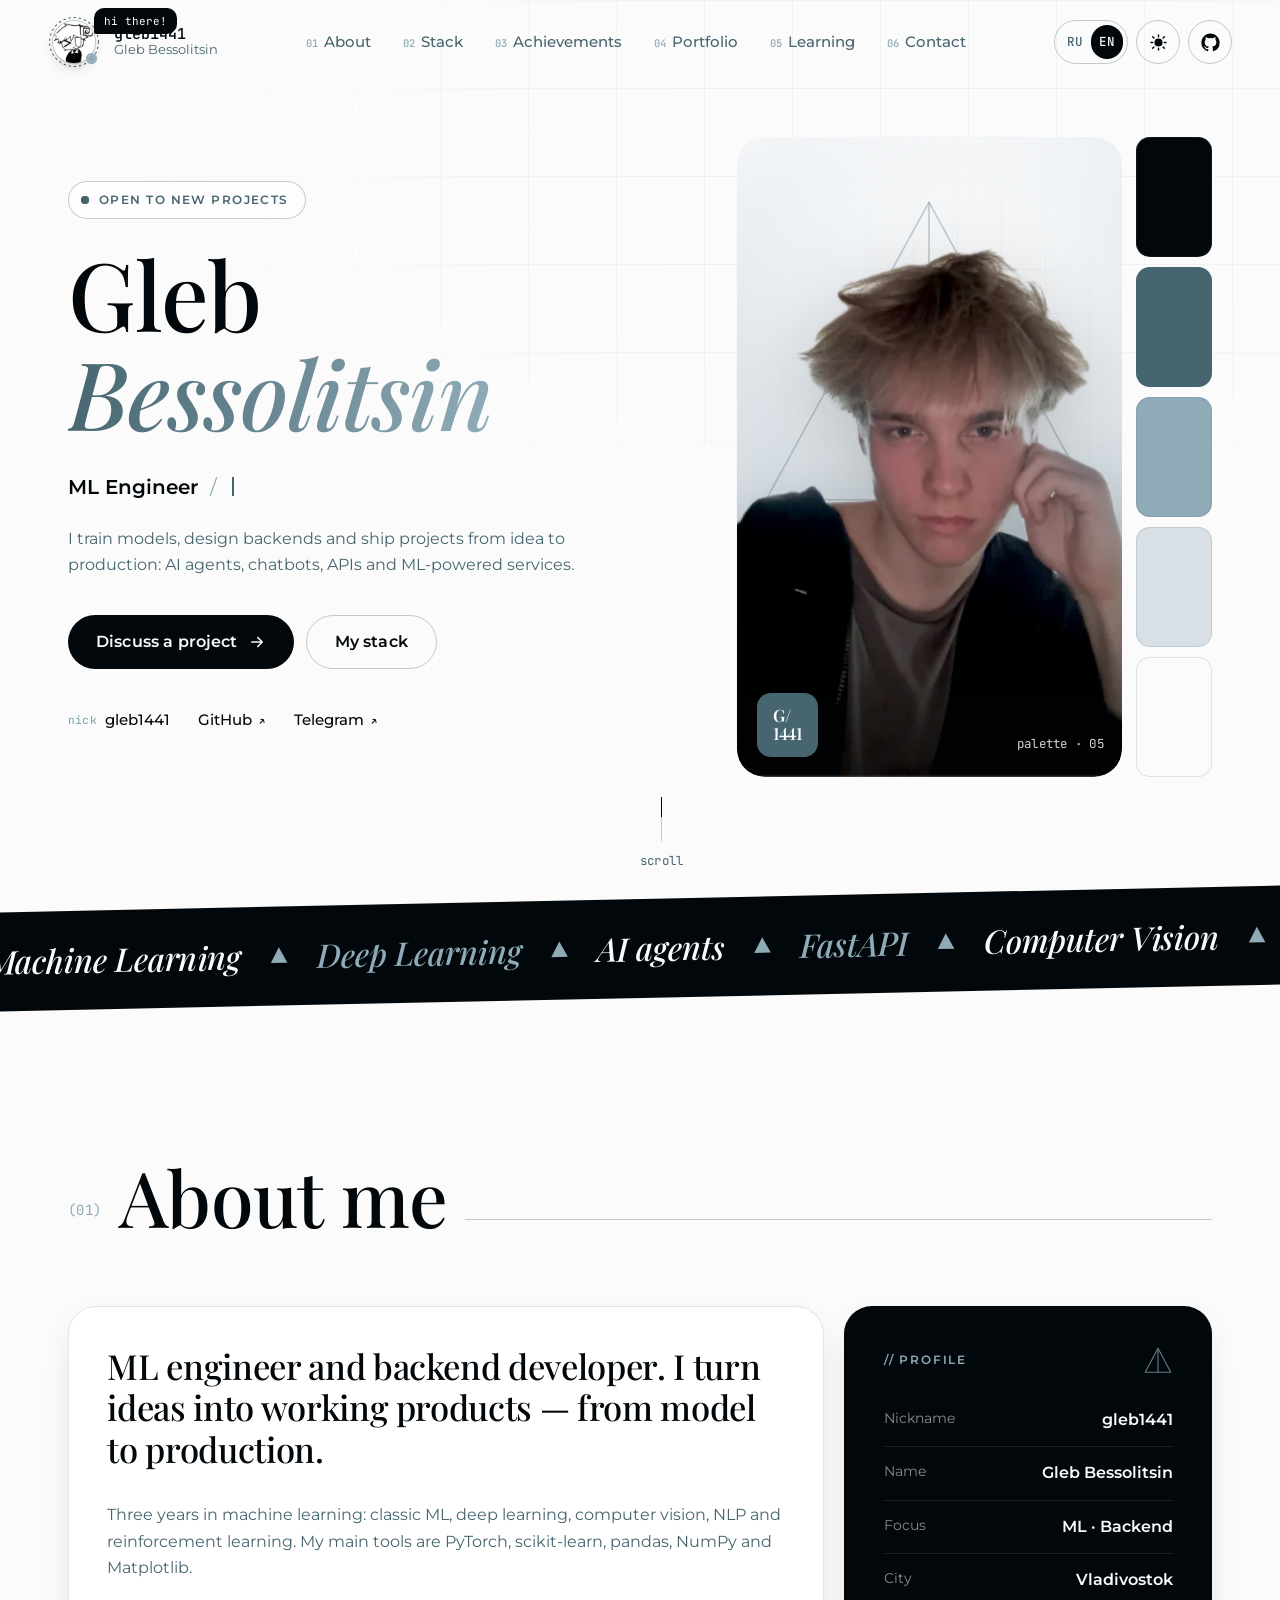
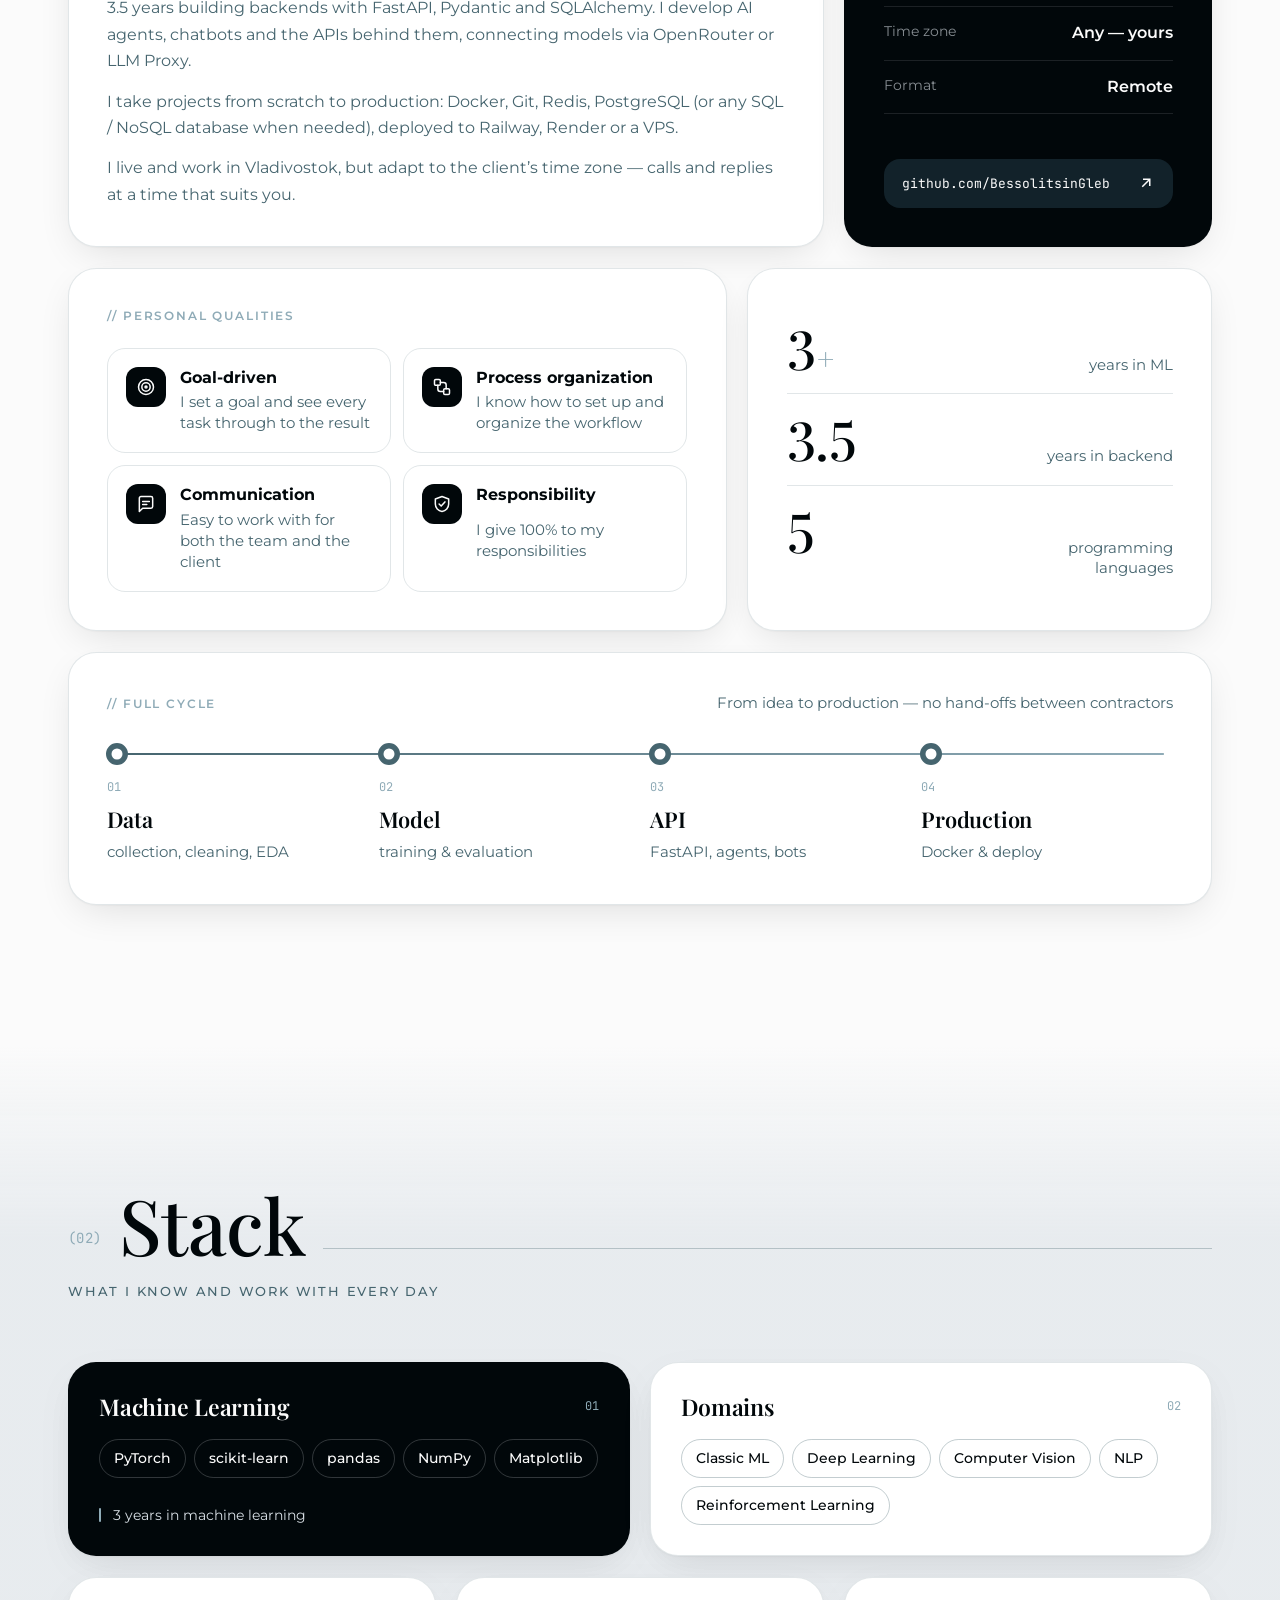
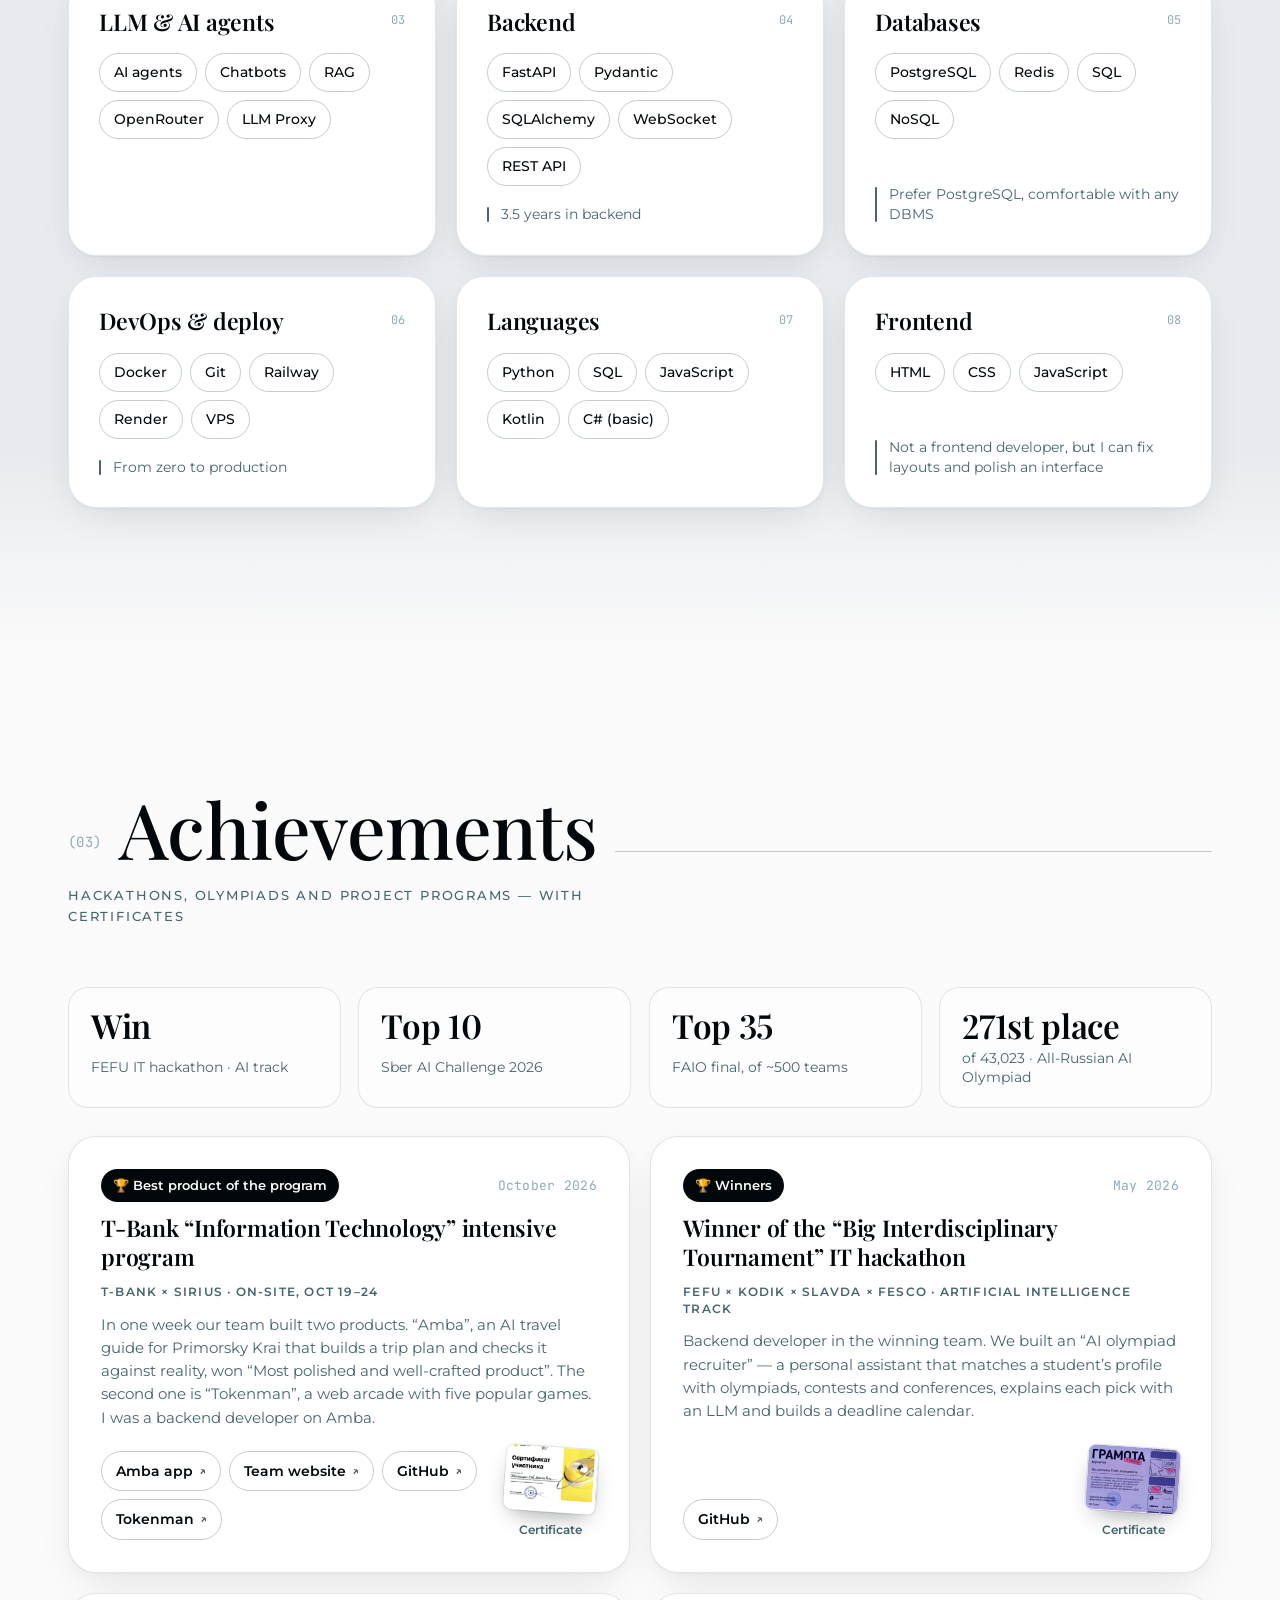
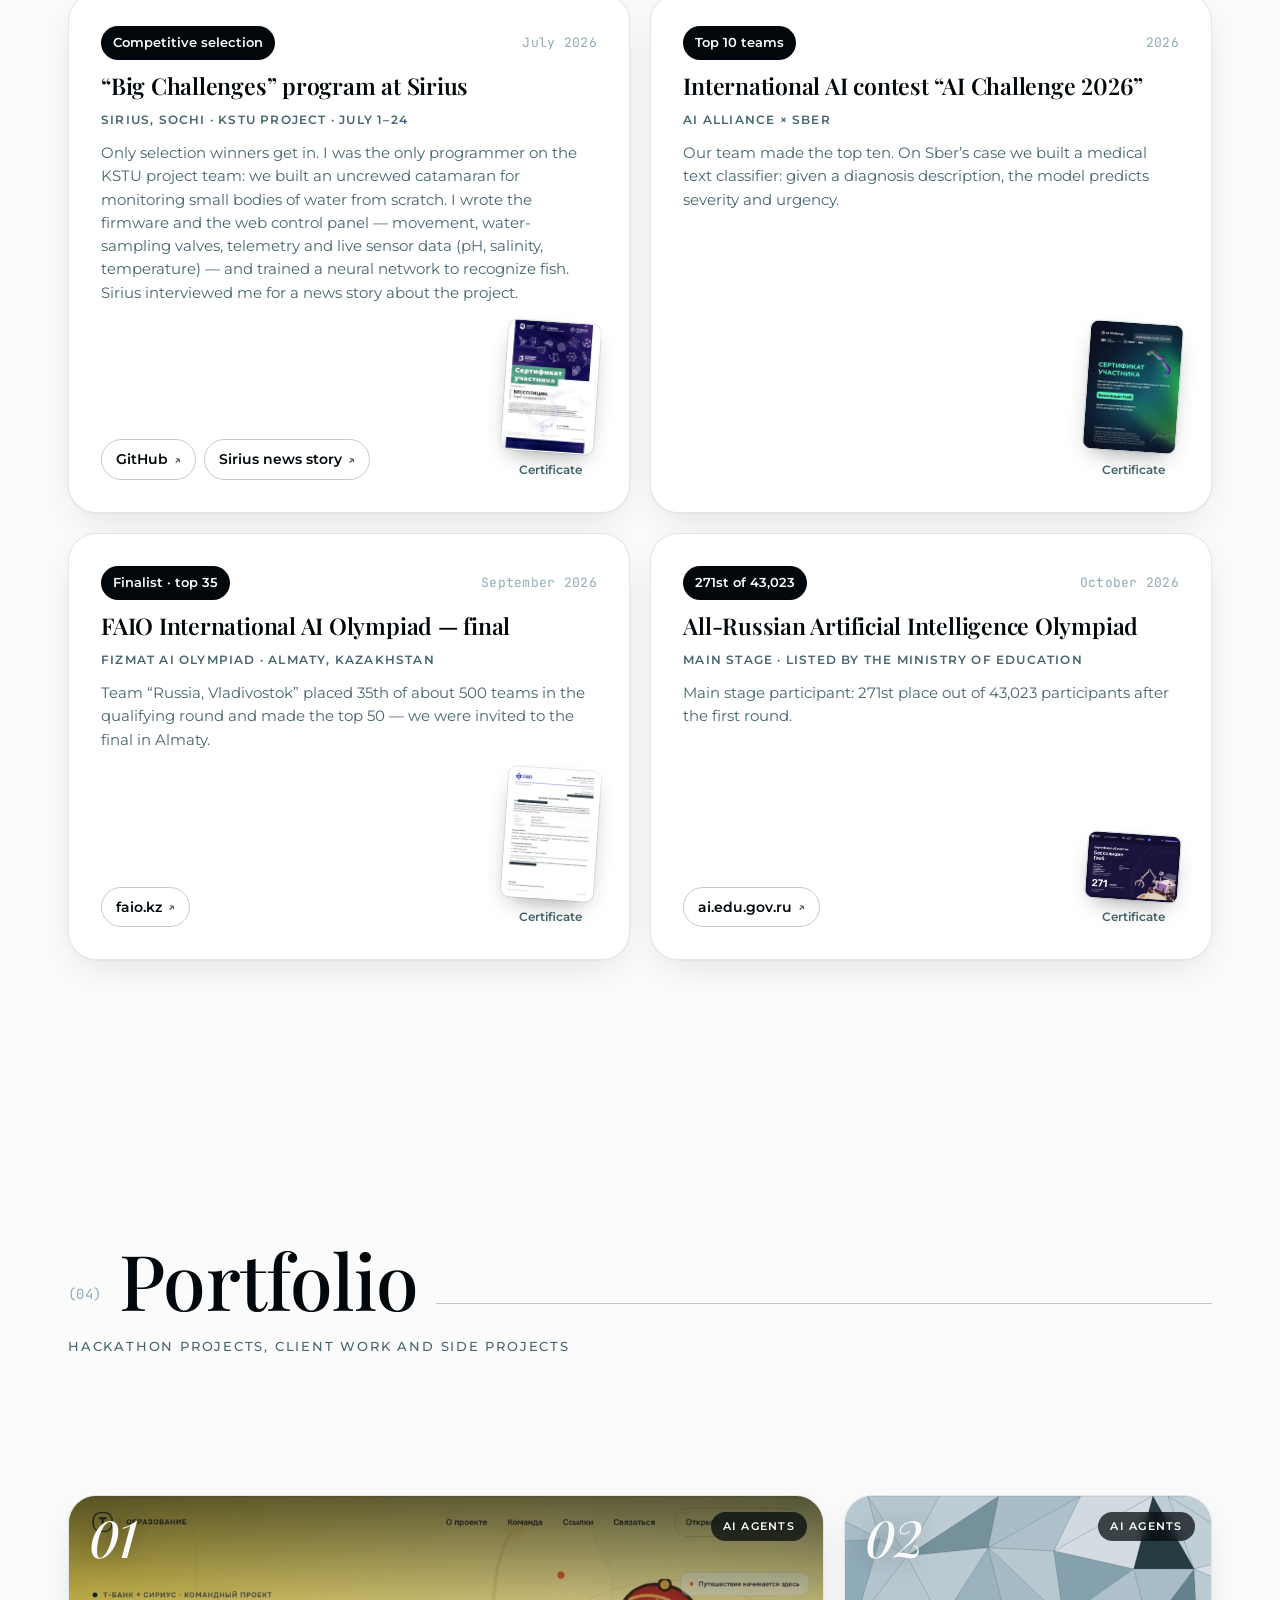
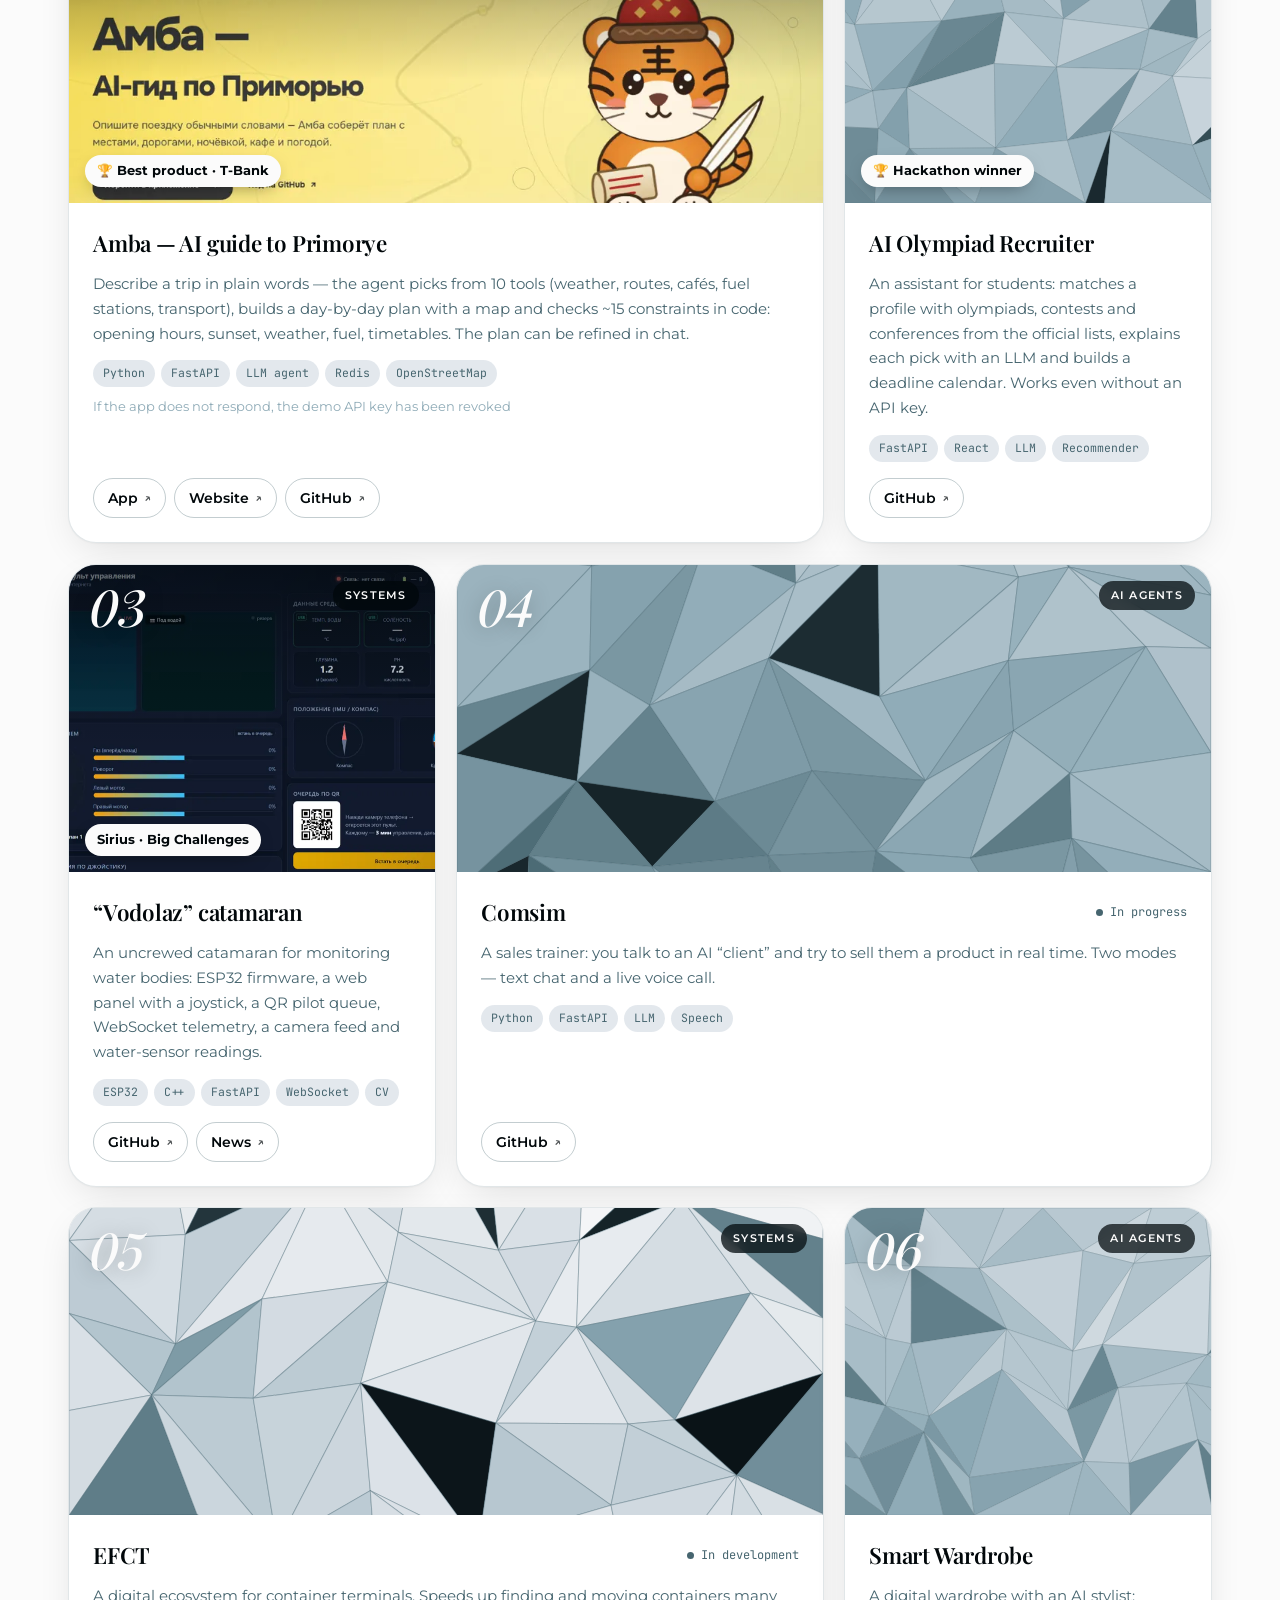
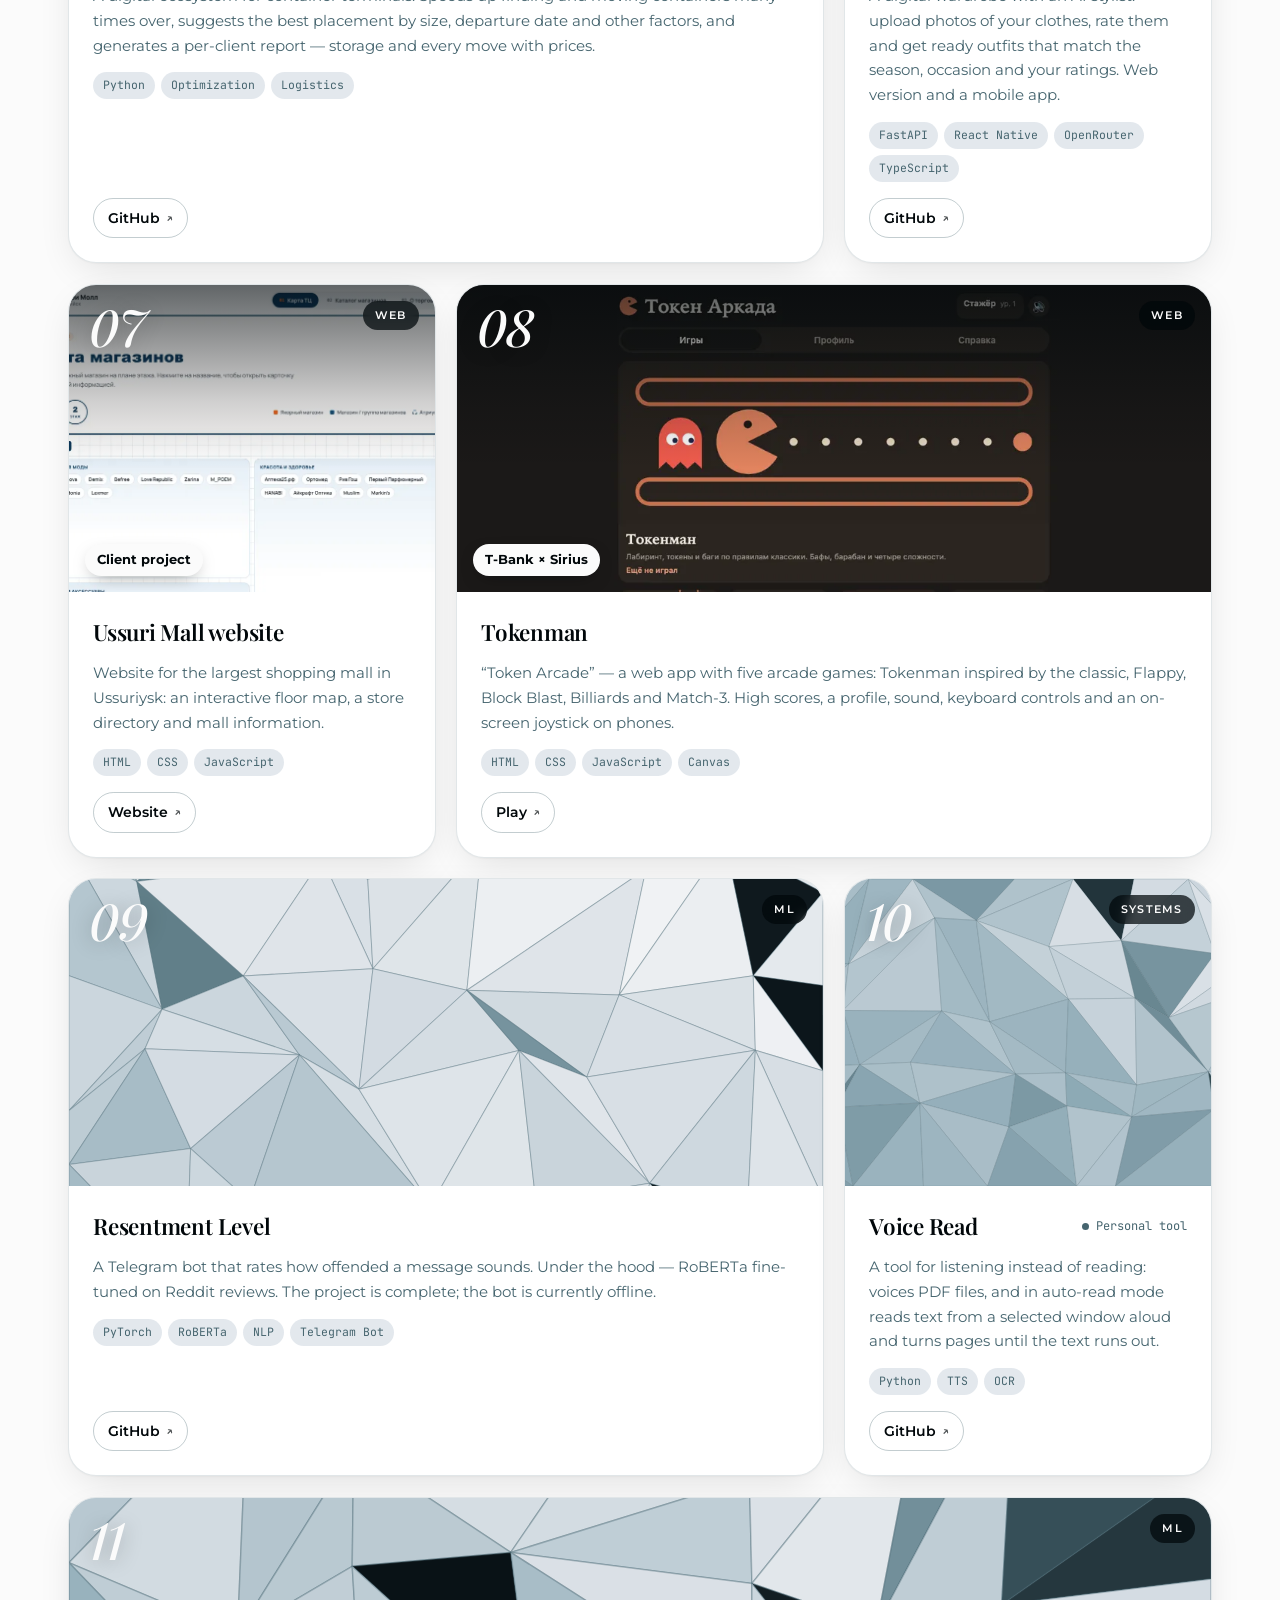
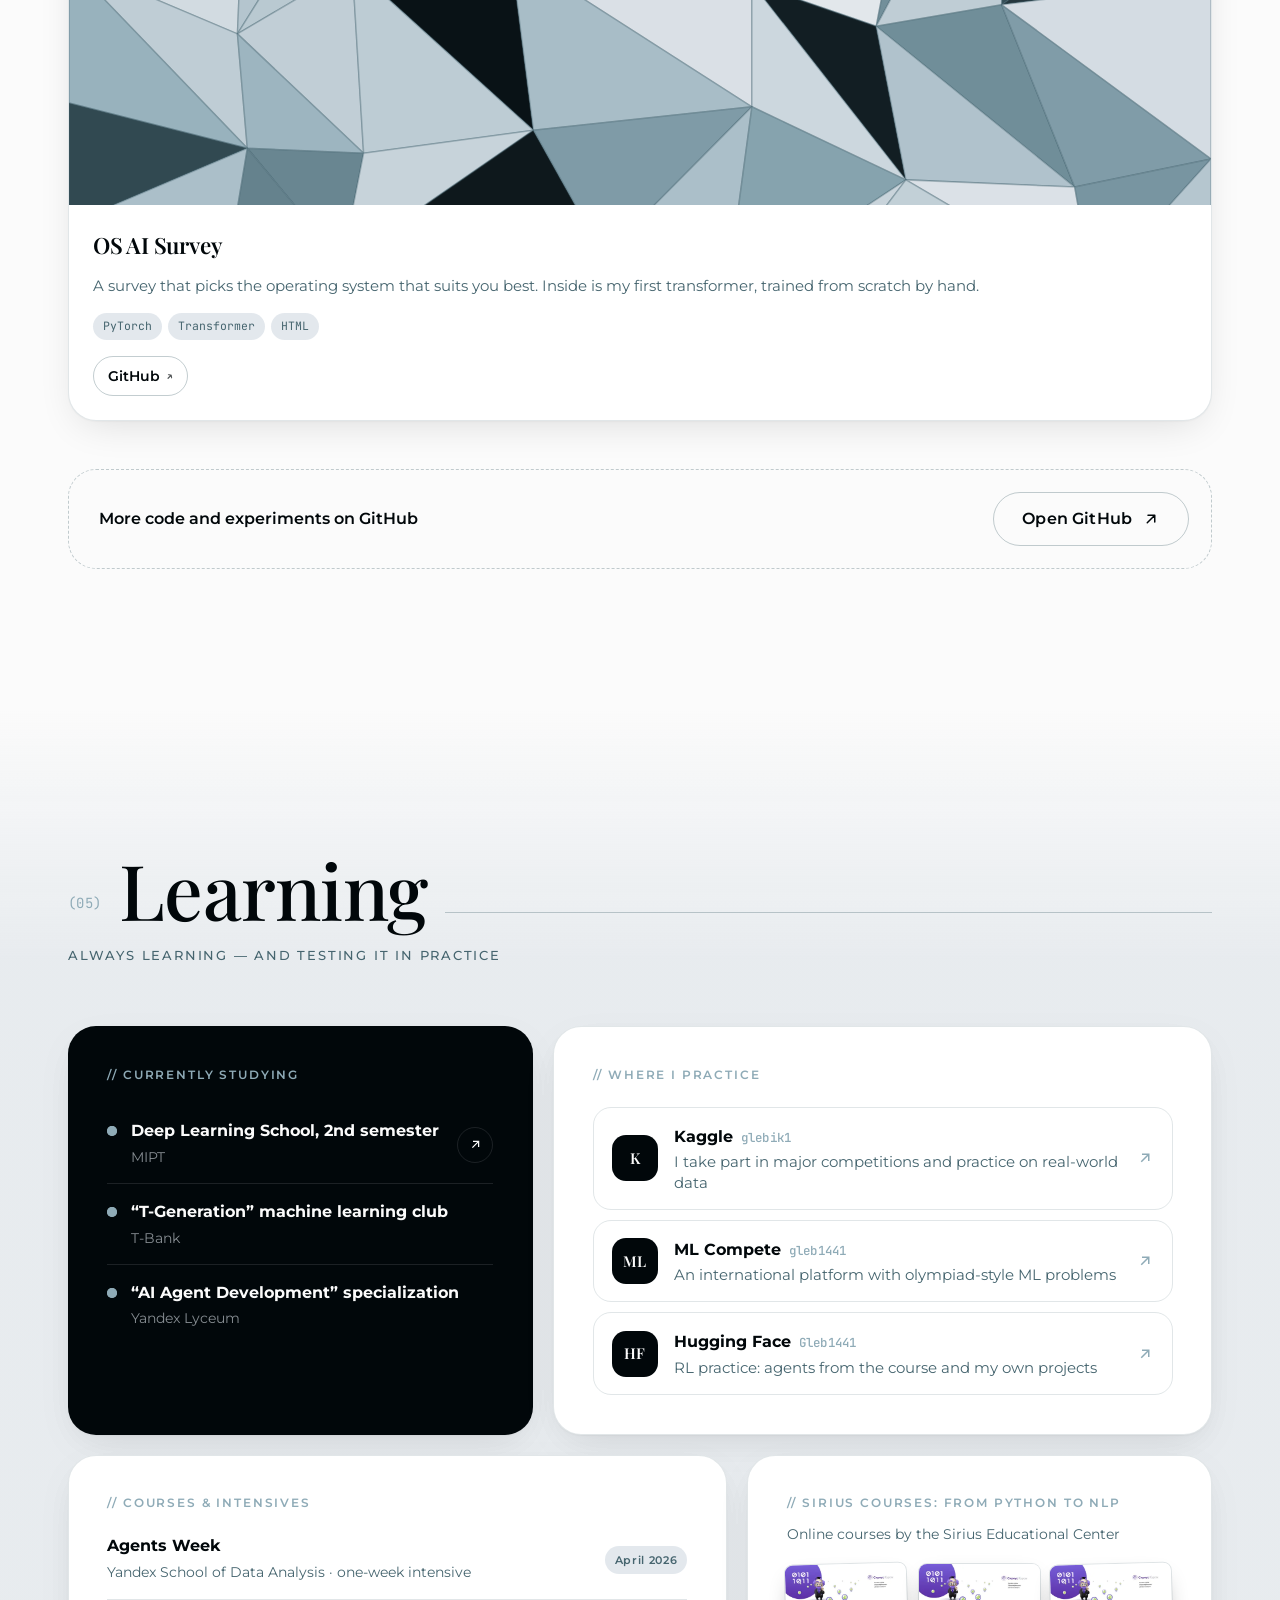
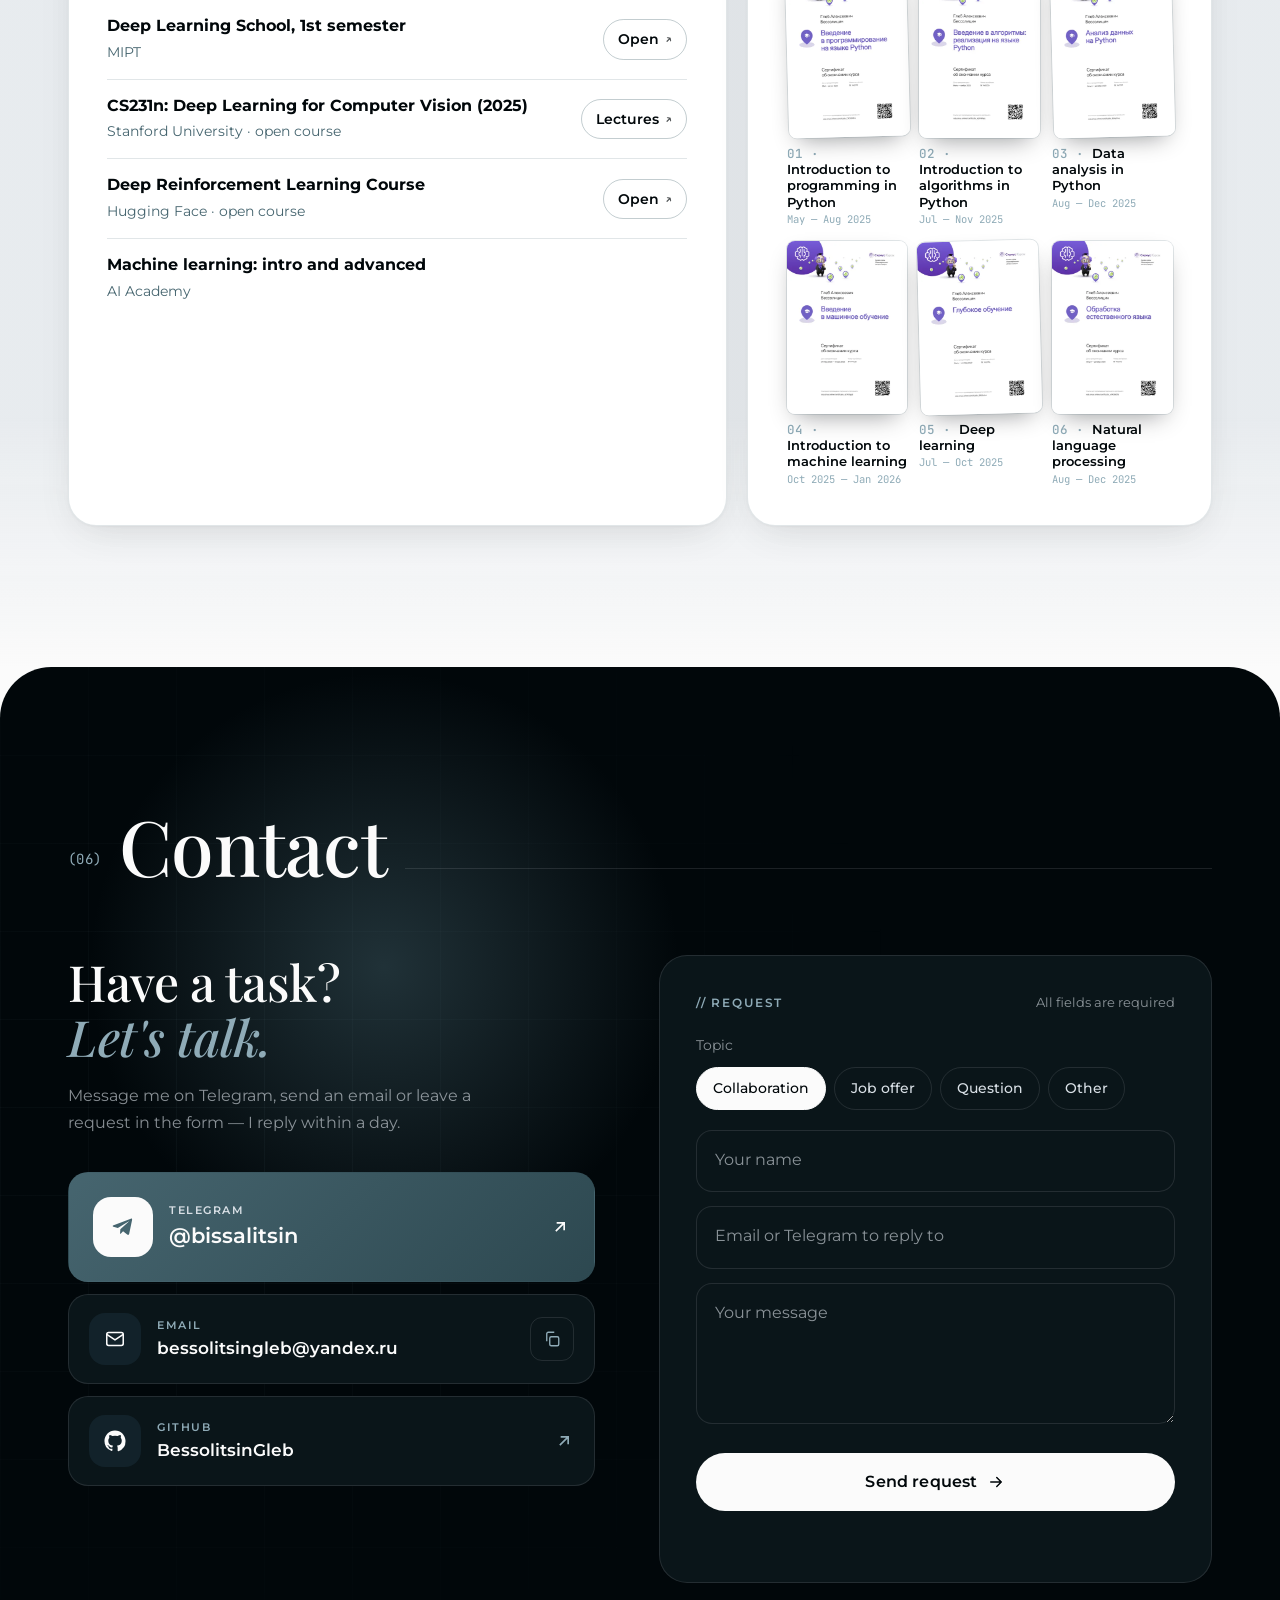
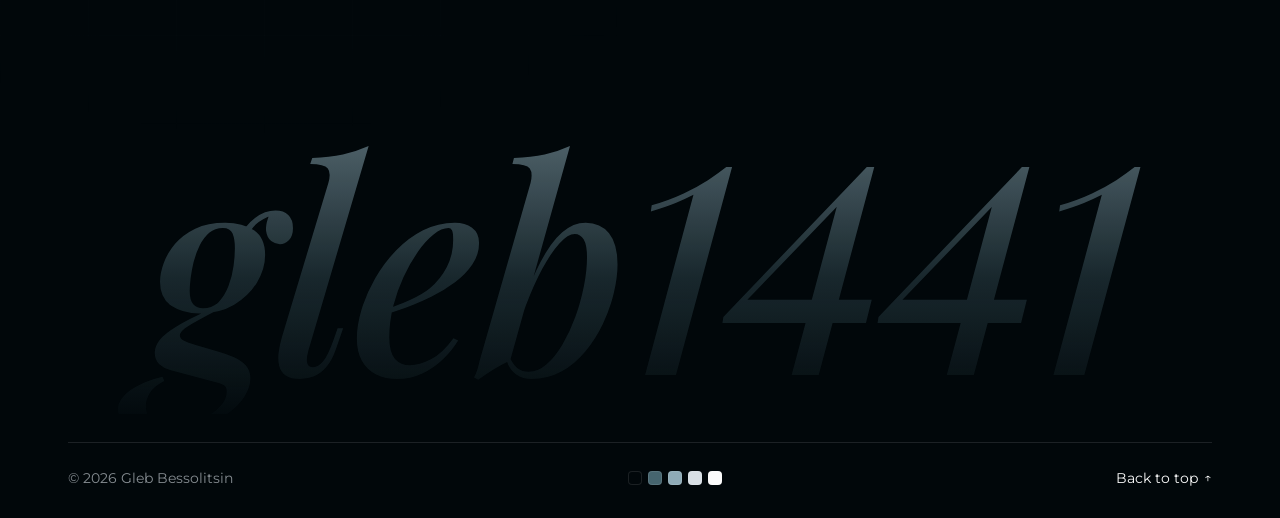
==== index.html @ 003b35a2 "Фото на первом экране вместо фасада из треугольников Фон вырезан (Apple Vision), цвет подогнан под п" ====
<!doctype html>
<html lang="ru" data-theme="light">
<head>
  <meta charset="utf-8">
  <meta name="viewport" content="width=device-width, initial-scale=1, viewport-fit=cover">
  <title>Бессолицин Глеб — ML-инженер · gleb1441</title>
  <meta name="description" content="Бессолицин Глеб (gleb1441) — ML-инженер и бэкенд-разработчик: нейросети, ИИ-агенты, чат-боты, FastAPI. Портфолио, стек и контакты.">
  <meta name="author" content="Бессолицин Глеб">
  <meta name="theme-color" content="#FBFBFB">
  <meta name="color-scheme" content="light dark">

  <link rel="canonical" href="https://bessolitsingleb.github.io/gleb1441/">
  <!-- превью ссылки в Telegram и соцсетях -->
  <meta property="og:type" content="website">
  <meta property="og:site_name" content="gleb1441">
  <meta property="og:locale" content="ru_RU">
  <meta property="og:locale:alternate" content="en_US">
  <meta property="og:url" content="https://bessolitsingleb.github.io/gleb1441/">
  <meta property="og:title" content="Бессолицин Глеб — ML-инженер · gleb1441">
  <meta property="og:description" content="ML-инженер и бэкенд-разработчик: нейросети, ИИ-агенты, чат-боты, FastAPI. Портфолио, достижения и контакты.">
  <meta property="og:image" content="https://bessolitsingleb.github.io/gleb1441/assets/img/og.jpg?v=2">
  <meta property="og:image:width" content="1200">
  <meta property="og:image:height" content="630">
  <meta property="og:image:alt" content="gleb1441 — Бессолицин Глеб, ML-инженер">
  <meta name="twitter:card" content="summary_large_image">
  <meta name="twitter:image" content="https://bessolitsingleb.github.io/gleb1441/assets/img/og.jpg?v=2">

  <link rel="icon" type="image/png" href="assets/img/favicon.png">
  <link rel="apple-touch-icon" href="assets/img/apple-touch-icon.png">

  <link rel="preload" as="image" href="assets/img/portrait.webp" imagesrcset="assets/img/portrait-620.webp 582w, assets/img/portrait.webp 985w" imagesizes="(max-width: 767px) 92vw, (max-width: 1099px) 70vw, 560px">
  <link rel="preconnect" href="https://fonts.googleapis.com">
  <link rel="preconnect" href="https://fonts.gstatic.com" crossorigin>
  <link href="https://fonts.googleapis.com/css2?family=JetBrains+Mono:wght@400;500&family=Montserrat:ital,wght@0,400..700;1,400..500&family=Playfair+Display:ital,wght@0,400..800;1,400..700&display=swap" rel="stylesheet">

  <!-- тема и язык выставляются до отрисовки, чтобы не было «мигания» -->
  <script>
    (function () {
      var d = document.documentElement, t, l;
      try { t = localStorage.getItem('gleb1441:theme'); l = localStorage.getItem('gleb1441:lang'); } catch (e) {}
      if (t !== 'light' && t !== 'dark') t = window.matchMedia('(prefers-color-scheme: dark)').matches ? 'dark' : 'light';
      if (l !== 'ru' && l !== 'en') l = /^ru|^be|^uk|^kk/i.test(navigator.language || 'ru') ? 'ru' : 'en';
      d.setAttribute('data-theme', t);
      d.lang = l;
      d.classList.add('js');
      // открыт внутри Telegram (Mini App или встроенный браузер)
      if (window.TelegramWebviewProxy || /tgWebApp/.test(location.hash)) {
        d.classList.add('in-telegram');
        var s = document.createElement('script');
        s.src = 'https://telegram.org/js/telegram-web-app.js';
        s.async = true;
        document.head.appendChild(s);
      }
    })();
  </script>
  <!-- ?v=… — версия файлов: увеличьте число после правок, чтобы браузеры сразу подхватили изменения -->
  <link rel="stylesheet" href="assets/css/style.css?v=9">
</head>
<body>

  <!-- Прелоадер -->
  <div class="preloader" id="preloader" aria-hidden="true">
    <div class="preloader__inner">
      <svg class="preloader__mark" viewBox="0 0 100 100">
        <path d="M50 8 L92 84 L8 84 Z" />
        <path d="M50 8 L50 84 M29 46 L71 46" />
      </svg>
      <span class="preloader__nick">gleb1441</span>
    </div>
  </div>

  <div class="progress" id="progress"></div>

  <!-- Шапка -->
  <header class="header" id="header">
    <div class="header__inner">
      <a href="#top" class="brand" data-i18n-attr="aria-label:aria.top" aria-label="gleb1441 — наверх">
        <span class="avatar">
          <svg class="avatar__ring" viewBox="0 0 100 100" aria-hidden="true"><circle cx="50" cy="50" r="47" /></svg>
          <span class="avatar__img"><img src="assets/img/avatar.webp" width="512" height="512" alt="gleb1441"></span>
          <span class="avatar__dot" aria-hidden="true"></span>
          <span class="avatar__bubble" aria-hidden="true" data-i18n="avatar.hi">привет!</span>
        </span>
        <span class="brand__text">
          <span class="brand__nick">gleb1441</span>
          <span class="brand__name" data-text="name">Бессолицин Глеб</span>
        </span>
      </a>

      <nav class="nav" id="nav" data-i18n-attr="aria-label:aria.nav" aria-label="Основная навигация">
        <a href="#about" class="nav__link"><span class="nav__num">01</span><span data-i18n="nav.about">Обо мне</span></a>
        <a href="#stack" class="nav__link"><span class="nav__num">02</span><span data-i18n="nav.stack">Стек</span></a>
        <a href="#achievements" class="nav__link"><span class="nav__num">03</span><span data-i18n="nav.achievements">Достижения</span></a>
        <a href="#portfolio" class="nav__link"><span class="nav__num">04</span><span data-i18n="nav.portfolio">Портфолио</span></a>
        <a href="#learning" class="nav__link"><span class="nav__num">05</span><span data-i18n="nav.learning">Обучение</span></a>
        <a href="#contact" class="nav__link"><span class="nav__num">06</span><span data-i18n="nav.contact">Связаться</span></a>
        <div class="nav__extra">
          <a href="https://github.com/BessolitsinGleb" target="_blank" rel="noopener" data-link="github" class="link-arrow">GitHub</a>
          <a href="#" target="_blank" rel="noopener" data-link="telegram" data-bind="telegram" class="link-arrow">Telegram</a>
        </div>
      </nav>

      <div class="header__actions">
        <button class="lang-btn" type="button" id="langBtn" data-i18n-attr="aria-label:aria.lang" aria-label="Сменить язык">
          <span data-l="ru">RU</span><span data-l="en">EN</span>
        </button>
        <button class="icon-btn theme-btn" type="button" id="themeBtn" data-i18n-attr="aria-label:aria.theme" aria-label="Сменить тему">
          <svg class="theme-btn__sun" viewBox="0 0 24 24" aria-hidden="true"><circle cx="12" cy="12" r="4.2"/><path d="M12 2.5v2.2M12 19.3v2.2M4.6 4.6l1.6 1.6M17.8 17.8l1.6 1.6M2.5 12h2.2M19.3 12h2.2M4.6 19.4l1.6-1.6M17.8 6.2l1.6-1.6"/></svg>
          <svg class="theme-btn__moon" viewBox="0 0 24 24" aria-hidden="true"><path d="M20.5 14.6A8.5 8.5 0 0 1 9.4 3.5a8.5 8.5 0 1 0 11.1 11.1Z"/></svg>
        </button>
        <a class="icon-btn header__gh" href="https://github.com/BessolitsinGleb" target="_blank" rel="noopener" aria-label="GitHub" data-link="github">
          <svg viewBox="0 0 24 24" aria-hidden="true"><path d="M12 .5C5.65.5.5 5.65.5 12a11.5 11.5 0 0 0 7.86 10.92c.58.1.79-.25.79-.56v-2c-3.2.7-3.87-1.37-3.87-1.37-.52-1.33-1.28-1.69-1.28-1.69-1.05-.72.08-.7.08-.7 1.16.08 1.77 1.19 1.77 1.19 1.03 1.77 2.7 1.26 3.36.96.1-.75.4-1.26.73-1.55-2.56-.29-5.25-1.28-5.25-5.68 0-1.26.45-2.28 1.19-3.09-.12-.29-.52-1.46.11-3.05 0 0 .97-.31 3.17 1.18a11 11 0 0 1 5.77 0c2.2-1.49 3.17-1.18 3.17-1.18.63 1.59.23 2.76.11 3.05.74.81 1.19 1.83 1.19 3.09 0 4.41-2.7 5.38-5.26 5.67.41.36.78 1.06.78 2.14v3.17c0 .31.21.67.8.56A11.5 11.5 0 0 0 23.5 12C23.5 5.65 18.35.5 12 .5Z"/></svg>
        </a>
        <a class="btn btn--primary btn--sm magnetic header__cta" href="#contact"><span data-i18n="header.cta">Связаться</span></a>
        <button class="burger" id="burger" type="button" data-i18n-attr="aria-label:aria.menuOpen" aria-label="Открыть меню" aria-expanded="false" aria-controls="nav">
          <span></span><span></span>
        </button>
      </div>
    </div>
  </header>

  <main>
    <!-- ============ HERO ============ -->
    <section class="hero" id="top">
      <div class="container hero__grid">
        <div class="hero__content">
          <p class="eyebrow hero__anim" data-bind="status"><span class="pulse" aria-hidden="true"></span><span data-text="status">Открыт для новых проектов</span></p>

          <h1 class="hero__title">
            <span class="line"><span data-text="nameLine1">Бессолицин</span></span>
            <span class="line line--accent"><span data-text="nameLine2">Глеб</span></span>
          </h1>

          <p class="hero__role hero__anim">
            <span data-text="role">ML-инженер</span><span class="hero__slash">/</span><span class="typed" id="typed"></span>
          </p>

          <p class="hero__lead hero__anim" data-text="tagline"></p>

          <div class="hero__cta hero__anim">
            <a class="btn btn--primary magnetic" href="#contact">
              <span data-i18n="hero.cta1">Обсудить проект</span>
              <svg class="btn__arrow" viewBox="0 0 24 24" aria-hidden="true"><path d="M5 12h14M13 6l6 6-6 6"/></svg>
            </a>
            <a class="btn btn--ghost magnetic" href="#stack"><span data-i18n="hero.cta2">Мой стек</span></a>
          </div>

          <ul class="hero__meta hero__anim">
            <li><span class="mono" data-i18n="hero.nick">ник</span> gleb1441</li>
            <li><a href="https://github.com/BessolitsinGleb" target="_blank" rel="noopener" data-link="github" class="link-arrow">GitHub</a></li>
            <li data-bind="telegram"><a href="#" target="_blank" rel="noopener" data-link="telegram" class="link-arrow">Telegram</a></li>
          </ul>
        </div>

        <div class="hero__visual">
          <div class="facade facade--portrait" id="portrait">
            <svg class="portrait__shape" viewBox="0 0 100 100" aria-hidden="true"><path d="M50 4 96 88H4Z"/><path d="M50 4v84"/></svg>
            <img class="portrait__img" src="assets/img/portrait.webp"
                 srcset="assets/img/portrait-620.webp 582w, assets/img/portrait.webp 985w"
                 sizes="(max-width: 767px) 92vw, (max-width: 1099px) 70vw, 560px"
                 width="985" height="1050" alt="Бессолицин Глеб" data-i18n-attr="alt:hero.photoAlt" fetchpriority="high">
            <div class="facade__tag" aria-hidden="true">
              <span>G/</span>
              <span>1441</span>
            </div>
            <div class="facade__coords mono" aria-hidden="true">palette · 05</div>
          </div>
          <ul class="swatches" aria-hidden="true">
            <li style="--c:#01070A" data-hex="#01070A"><span>#01070A</span></li>
            <li style="--c:#46656F" data-hex="#46656F"><span>#46656F</span></li>
            <li style="--c:#8FABB7" data-hex="#8FABB7"><span>#8FABB7</span></li>
            <li style="--c:#D8DFE5" data-hex="#D8DFE5"><span>#D8DFE5</span></li>
            <li style="--c:#FBFBFB" data-hex="#FBFBFB"><span>#FBFBFB</span></li>
          </ul>
        </div>
      </div>

      <a href="#about" class="scroll-cue hero__anim" data-i18n-attr="aria-label:aria.scroll" aria-label="Прокрутить вниз">
        <span class="scroll-cue__line"></span>
        <span class="mono" data-i18n="hero.scroll">листайте</span>
      </a>
    </section>

    <!-- Бегущая строка -->
    <div class="marquee" aria-hidden="true">
      <div class="marquee__track" id="marquee"></div>
    </div>

    <!-- ============ 01 ОБО МНЕ ============ -->
    <section class="section" id="about">
      <div class="container">
        <header class="section__head reveal">
          <span class="section__num mono">(01)</span>
          <h2 class="section__title" data-i18n="about.title">Обо мне</h2>
          <span class="section__line"></span>
        </header>

        <div class="bento">
          <article class="card card--lead spot reveal">
            <p class="about__lead" data-text="aboutLead"></p>
            <div class="about__text" id="aboutText"></div>
          </article>

          <aside class="card card--feature card--facts spot reveal" data-delay="1">
            <div class="facts__head">
              <span class="mono" data-i18n="about.profile">// профиль</span>
              <svg class="facts__glyph" viewBox="0 0 40 40" aria-hidden="true"><path d="M20 3 37 35H3Z"/><path d="M20 3v32"/></svg>
            </div>
            <dl class="facts" id="facts"></dl>
            <a href="https://github.com/BessolitsinGleb" target="_blank" rel="noopener" class="facts__gh" data-link="github">
              <span>github.com/BessolitsinGleb</span>
              <svg viewBox="0 0 24 24" aria-hidden="true"><path d="M7 17 17 7M8 7h9v9"/></svg>
            </a>
          </aside>

          <article class="card card--qualities spot reveal">
            <h3 class="card__title mono" data-i18n="about.qualities">// личные качества</h3>
            <ul class="qualities" id="qualities"></ul>
          </article>

          <article class="card card--stats spot reveal" data-delay="1">
            <div class="stats" id="stats"></div>
          </article>

          <article class="card card--cycle spot reveal">
            <div class="cycle__head">
              <h3 class="card__title mono" data-i18n="about.cycle">// полный цикл</h3>
              <p class="cycle__lead" data-i18n="about.cycleLead">От идеи до продакшена — без передачи проекта между подрядчиками</p>
            </div>
            <ol class="cycle" id="cycle"></ol>
          </article>
        </div>
      </div>
    </section>

    <!-- ============ 02 СТЕК ============ -->
    <section class="section section--soft" id="stack">
      <div class="container">
        <header class="section__head reveal">
          <span class="section__num mono">(02)</span>
          <h2 class="section__title" data-i18n="stack.title">Стек</h2>
          <span class="section__line"></span>
        </header>
        <p class="section__kicker reveal" data-i18n="stack.kicker">Чем владею и с чем работаю каждый день</p>

        <div class="stack" id="stackGrid"></div>
      </div>
    </section>

    <!-- ============ 03 ДОСТИЖЕНИЯ ============ -->
    <section class="section" id="achievements">
      <div class="container">
        <header class="section__head reveal">
          <span class="section__num mono">(03)</span>
          <h2 class="section__title" data-i18n="achievements.title">Достижения</h2>
          <span class="section__line"></span>
        </header>
        <p class="section__kicker reveal" data-i18n="achievements.kicker">Хакатоны, олимпиады и проектные смены — с сертификатами</p>

        <ul class="highlights reveal" id="highlights"></ul>
        <div class="achievements" id="achList"></div>
      </div>
    </section>

    <!-- ============ 04 ПОРТФОЛИО ============ -->
    <section class="section" id="portfolio">
      <div class="container">
        <header class="section__head reveal">
          <span class="section__num mono">(04)</span>
          <h2 class="section__title" data-i18n="portfolio.title">Портфолио</h2>
          <span class="section__line"></span>
        </header>
        <p class="section__kicker reveal" data-i18n="portfolio.kicker">Проекты с хакатонов и смен, заказы и пет-проекты</p>

        <div class="filters reveal" id="filters" role="tablist" data-i18n-attr="aria-label:aria.filters" aria-label="Фильтр проектов"></div>
        <div class="projects" id="projects"></div>

        <div class="portfolio__more reveal">
          <p data-i18n="portfolio.more">Больше кода и экспериментов — на GitHub</p>
          <a class="btn btn--ghost magnetic" href="https://github.com/BessolitsinGleb" target="_blank" rel="noopener" data-link="github">
            <span data-i18n="portfolio.openGh">Открыть GitHub</span>
            <svg class="btn__arrow" viewBox="0 0 24 24" aria-hidden="true"><path d="M7 17 17 7M8 7h9v9"/></svg>
          </a>
        </div>
      </div>
    </section>

    <!-- ============ 05 ОБУЧЕНИЕ ============ -->
    <section class="section section--soft" id="learning">
      <div class="container">
        <header class="section__head reveal">
          <span class="section__num mono">(05)</span>
          <h2 class="section__title" data-i18n="learning.title">Обучение</h2>
          <span class="section__line"></span>
        </header>
        <p class="section__kicker reveal" data-i18n="learning.kicker">Постоянно учусь и проверяю знания на практике</p>

        <div class="learn">
          <article class="card card--feature learn-now spot reveal">
            <h3 class="card__title mono" data-i18n="learning.now">// сейчас изучаю</h3>
            <ul class="learn-now__list" id="learnNow"></ul>
          </article>

          <article class="card learn-practice spot reveal" data-delay="1">
            <h3 class="card__title mono" data-i18n="learning.practice">// где практикуюсь</h3>
            <ul class="practice" id="practice"></ul>
          </article>

          <article class="card learn-courses spot reveal">
            <h3 class="card__title mono" data-i18n="learning.courses">// курсы и интенсивы</h3>
            <ul class="courses" id="courses"></ul>
          </article>

          <article class="card learn-sirius spot reveal" data-delay="1" id="sirius"></article>
        </div>
      </div>
    </section>

    <!-- ============ 06 СВЯЗАТЬСЯ ============ -->
    <section class="contact" id="contact">
      <div class="contact__glow" aria-hidden="true"></div>
      <div class="container">
        <header class="section__head section__head--light reveal">
          <span class="section__num mono">(06)</span>
          <h2 class="section__title" data-i18n="contact.title">Связаться</h2>
          <span class="section__line"></span>
        </header>

        <div class="contact__grid">
          <div class="contact__info">
            <h3 class="contact__title reveal"><span data-i18n="contact.h1">Есть задача?</span> <br><span class="contact__accent" data-i18n="contact.h2">Давайте обсудим.</span></h3>
            <p class="contact__text reveal" data-i18n="contact.text">Напишите в Telegram, на почту или оставьте заявку в форме — отвечу в течение дня.</p>

            <div class="channels">
              <a class="channel channel--tg spot reveal" href="#" target="_blank" rel="noopener" data-link="telegram">
                <span class="channel__icon">
                  <svg viewBox="0 0 24 24" aria-hidden="true"><path d="M21.9 4.3 18.7 19.5c-.24 1.07-.87 1.33-1.76.83l-4.87-3.59-2.35 2.26c-.26.26-.48.48-.98.48l.35-4.96 9.03-8.16c.39-.35-.09-.54-.61-.2L6.36 13.2l-4.8-1.5c-1.05-.33-1.07-1.05.22-1.55L20.5 2.9c.87-.32 1.63.2 1.4 1.4Z"/></svg>
                </span>
                <span class="channel__body">
                  <span class="channel__label mono">Telegram</span>
                  <span class="channel__value" data-text="telegramHandle">@username</span>
                </span>
                <svg class="channel__arrow" viewBox="0 0 24 24" aria-hidden="true"><path d="M7 17 17 7M8 7h9v9"/></svg>
              </a>

              <div class="channel channel--mail spot reveal" data-delay="1">
                <a class="channel__main" href="#" data-link="email">
                  <span class="channel__icon">
                    <svg viewBox="0 0 24 24" aria-hidden="true"><rect x="3" y="5" width="18" height="14" rx="2"/><path d="m3 7 9 6 9-6"/></svg>
                  </span>
                  <span class="channel__body">
                    <span class="channel__label mono" data-i18n="contact.mail">Почта</span>
                    <span class="channel__value" data-text="emailText">почта скоро появится</span>
                  </span>
                </a>
                <button class="copy-btn" type="button" id="copyEmail" data-i18n-attr="aria-label:aria.copyEmail" aria-label="Скопировать почту">
                  <svg viewBox="0 0 24 24" aria-hidden="true"><rect x="9" y="9" width="12" height="12" rx="2"/><path d="M5 15V5a2 2 0 0 1 2-2h8"/></svg>
                </button>
              </div>

              <a class="channel channel--gh spot reveal" data-delay="2" href="https://github.com/BessolitsinGleb" target="_blank" rel="noopener" data-link="github">
                <span class="channel__icon">
                  <svg viewBox="0 0 24 24" aria-hidden="true"><path d="M12 .5C5.65.5.5 5.65.5 12a11.5 11.5 0 0 0 7.86 10.92c.58.1.79-.25.79-.56v-2c-3.2.7-3.87-1.37-3.87-1.37-.52-1.33-1.28-1.69-1.28-1.69-1.05-.72.08-.7.08-.7 1.16.08 1.77 1.19 1.77 1.19 1.03 1.77 2.7 1.26 3.36.96.1-.75.4-1.26.73-1.55-2.56-.29-5.25-1.28-5.25-5.68 0-1.26.45-2.28 1.19-3.09-.12-.29-.52-1.46.11-3.05 0 0 .97-.31 3.17 1.18a11 11 0 0 1 5.77 0c2.2-1.49 3.17-1.18 3.17-1.18.63 1.59.23 2.76.11 3.05.74.81 1.19 1.83 1.19 3.09 0 4.41-2.7 5.38-5.26 5.67.41.36.78 1.06.78 2.14v3.17c0 .31.21.67.8.56A11.5 11.5 0 0 0 23.5 12C23.5 5.65 18.35.5 12 .5Z"/></svg>
                </span>
                <span class="channel__body">
                  <span class="channel__label mono">GitHub</span>
                  <span class="channel__value">BessolitsinGleb</span>
                </span>
                <svg class="channel__arrow" viewBox="0 0 24 24" aria-hidden="true"><path d="M7 17 17 7M8 7h9v9"/></svg>
              </a>
            </div>
          </div>

          <form class="form reveal" id="contactForm" data-delay="1" novalidate>
            <div class="form__head">
              <span class="mono" data-i18n="form.head">// заявка</span>
              <span class="form__hint" data-i18n="form.hint">Все поля обязательны</span>
            </div>

            <fieldset class="topics">
              <legend class="topics__legend" data-i18n="form.topic">Тема</legend>
              <label><input type="radio" name="topic" value="0" checked><span data-i18n="form.topic1">Сотрудничество</span></label>
              <label><input type="radio" name="topic" value="1"><span data-i18n="form.topic2">Предложение работы</span></label>
              <label><input type="radio" name="topic" value="2"><span data-i18n="form.topic3">Вопрос</span></label>
              <label><input type="radio" name="topic" value="3"><span data-i18n="form.topic4">Другое</span></label>
            </fieldset>

            <div class="field">
              <input id="f-name" name="name" type="text" placeholder=" " required autocomplete="name" maxlength="80">
              <label for="f-name" data-i18n="form.name">Как вас зовут</label>
            </div>
            <div class="field">
              <input id="f-contact" name="contact" type="text" placeholder=" " required maxlength="120">
              <label for="f-contact" data-i18n="form.contact">Почта или Telegram для ответа</label>
            </div>
            <div class="field">
              <textarea id="f-message" name="message" rows="4" placeholder=" " required maxlength="3000"></textarea>
              <label for="f-message" data-i18n="form.message">Ваше сообщение</label>
            </div>
            <!-- антиспам: поле скрыто от людей -->
            <input type="text" name="_honey" class="honey" tabindex="-1" autocomplete="off" aria-hidden="true">

            <button class="btn btn--light btn--block magnetic" type="submit" id="formSubmit">
              <span class="btn__label" data-i18n="form.submit">Отправить заявку</span>
              <svg class="btn__arrow" viewBox="0 0 24 24" aria-hidden="true"><path d="M5 12h14M13 6l6 6-6 6"/></svg>
            </button>
            <p class="form__status" id="formStatus" role="status" aria-live="polite"></p>
          </form>
        </div>
      </div>

      <footer class="footer">
        <div class="container">
          <div class="footer__big" aria-hidden="true">gleb1441</div>
          <div class="footer__row">
            <span>© <span id="year">2026</span> <span data-text="name">Бессолицин Глеб</span></span>
            <span class="mono footer__palette">
              <i style="--c:#01070A"></i><i style="--c:#46656F"></i><i style="--c:#8FABB7"></i><i style="--c:#D8DFE5"></i><i style="--c:#FBFBFB"></i>
            </span>
            <a href="#top" class="link-arrow link-arrow--up" data-i18n="footer.top">Наверх</a>
          </div>
        </div>
      </footer>
    </section>
  </main>

  <!-- просмотр сертификатов -->
  <dialog class="viewer" id="viewer" aria-labelledby="viewerTitle">
    <div class="viewer__bar">
      <p class="viewer__title" id="viewerTitle"></p>
      <div class="viewer__actions">
        <a class="viewer__pdf" id="viewerPdf" href="#" target="_blank" rel="noopener" data-i18n="viewer.pdf">Оригинал PDF</a>
        <button class="viewer__btn" type="button" data-viewer="close" data-i18n-attr="aria-label:viewer.close" aria-label="Закрыть">
          <svg viewBox="0 0 24 24" aria-hidden="true"><path d="M6 6l12 12M18 6 6 18"/></svg>
        </button>
      </div>
    </div>
    <figure class="viewer__stage">
      <button class="viewer__nav viewer__nav--prev" type="button" data-viewer="prev" data-i18n-attr="aria-label:viewer.prev" aria-label="Предыдущий">
        <svg viewBox="0 0 24 24" aria-hidden="true"><path d="M15 5l-7 7 7 7"/></svg>
      </button>
      <img id="viewerImg" alt="">
      <button class="viewer__nav viewer__nav--next" type="button" data-viewer="next" data-i18n-attr="aria-label:viewer.next" aria-label="Следующий">
        <svg viewBox="0 0 24 24" aria-hidden="true"><path d="M9 5l7 7-7 7"/></svg>
      </button>
    </figure>
    <p class="viewer__count mono" id="viewerCount"></p>
  </dialog>

  <div class="toast" id="toast" role="status" aria-live="polite"></div>

  <script src="assets/js/content.js?v=9"></script>
  <script src="assets/js/main.js?v=9"></script>
</body>
</html>
---- assets/css/style.css ----
/* ==========================================================================
   gleb1441 — визитка
   Палитра: #01070A · #46656F · #8FABB7 · #D8DFE5 · #FBFBFB
   Темы: светлая (по умолчанию) и тёмная — [data-theme="dark"] на <html>
   ========================================================================== */

:root {
  /* палитра */
  --ink: #01070A;
  --slate: #46656F;
  --steel: #8FABB7;
  --mist: #D8DFE5;
  --paper: #FBFBFB;
  --white: #FFFFFF;
  --ink-2: #0A1519;
  --ink-3: #12222A;

  /* семантические токены — светлая тема */
  --bg: var(--paper);
  --bg-soft: rgba(216, 223, 229, .55);
  --surface: var(--white);
  --text: var(--ink);
  --text-2: var(--slate);
  --text-3: var(--steel);
  --accent: var(--slate);
  --line: rgba(70, 101, 111, .16);
  --line-strong: rgba(70, 101, 111, .32);
  --inv-bg: var(--ink);
  --inv-fg: var(--paper);
  --inv-fill: var(--slate);
  --hover-bg: rgba(216, 223, 229, .6);
  --glass: rgba(255, 255, 255, .6);
  --header-bg: rgba(251, 251, 251, .78);
  --grid: rgba(70, 101, 111, .07);
  --tag-bg: rgba(216, 223, 229, .7);
  --feature-bg: var(--ink);
  --feature-2: var(--ink-3);
  --marquee-bg: var(--ink);
  --marquee-fg: var(--paper);
  --marquee-alt: var(--steel);
  --title-grad: linear-gradient(100deg, #46656F 0%, #8FABB7 45%, #46656F 90%);
  --shadow: 0 1px 2px rgba(1, 7, 10, .04), 0 12px 40px -12px rgba(1, 7, 10, .14);
  --shadow-lg: 0 30px 80px -30px rgba(1, 7, 10, .35);
  --facade-filter: none;

  /* блок контактов — всегда тёмный */
  --c-bg: var(--ink);
  --c-card: var(--ink-2);
  --c-card-2: var(--ink-3);
  --c-line: rgba(216, 223, 229, .12);
  --c-muted: rgba(216, 223, 229, .62);

  --font: 'Montserrat', system-ui, -apple-system, 'Segoe UI', sans-serif;
  --font-display: 'Playfair Display', Georgia, 'Times New Roman', serif;
  --font-mono: 'JetBrains Mono', ui-monospace, 'SFMono-Regular', Menlo, monospace;

  --container: 1240px;
  --gutter: clamp(16px, 4vw, 48px);
  --radius: 28px;
  --radius-sm: 16px;
  --header-h: 84px;

  --ease: cubic-bezier(.22, 1, .36, 1);
  --ease-io: cubic-bezier(.65, 0, .35, 1);

  color-scheme: light;
}

/* ---------- Тёмная тема ---------- */
:root[data-theme="dark"] {
  --bg: #050C0F;
  --bg-soft: rgba(18, 34, 42, .55);
  --surface: #0B161B;
  --text: #EEF2F4;
  --text-2: #A9BEC7;
  --text-3: #6F8C97;
  --accent: var(--steel);
  --line: rgba(143, 171, 183, .12);
  --line-strong: rgba(143, 171, 183, .26);
  --inv-bg: var(--paper);
  --inv-fg: var(--ink);
  --inv-fill: var(--steel);
  --hover-bg: rgba(143, 171, 183, .1);
  --glass: rgba(11, 22, 27, .6);
  --header-bg: rgba(5, 12, 15, .72);
  --grid: rgba(143, 171, 183, .05);
  --tag-bg: rgba(143, 171, 183, .12);
  --feature-bg: linear-gradient(160deg, #183440 0%, #0B161B 70%);
  --feature-2: rgba(1, 7, 10, .45);
  --marquee-bg: var(--mist);
  --marquee-fg: var(--ink);
  --marquee-alt: var(--slate);
  --title-grad: linear-gradient(100deg, #8FABB7 0%, #D8DFE5 45%, #8FABB7 90%);
  --shadow: 0 1px 2px rgba(0, 0, 0, .3), 0 12px 40px -12px rgba(0, 0, 0, .6);
  --shadow-lg: 0 30px 80px -30px rgba(0, 0, 0, .8);
  --facade-filter: brightness(.62) contrast(1.06);

  --c-bg: #0B161B;
  --c-card: rgba(1, 7, 10, .5);
  --c-card-2: #142830;

  color-scheme: dark;
}

/* ---------- База ---------- */
*, *::before, *::after { box-sizing: border-box; }
html { scroll-behavior: smooth; -webkit-text-size-adjust: 100%; scroll-padding-top: 72px; }
body {
  margin: 0;
  font-family: var(--font);
  font-size: 17px;
  line-height: 1.6;
  color: var(--text);
  background: var(--bg);
  -webkit-font-smoothing: antialiased;
  text-rendering: optimizeLegibility;
  overflow-x: hidden;
}
body.is-locked { overflow: hidden; }
[hidden] { display: none !important; }
main { overflow-x: clip; }
img, svg, canvas { display: block; max-width: 100%; }
a { color: inherit; text-decoration: none; }
button, input, textarea { font: inherit; color: inherit; }
button { cursor: pointer; background: none; border: 0; padding: 0; }
h1, h2, h3, h4, p, dl, dd, ol, ul { margin: 0; }
ol, ul { list-style: none; padding: 0; }
::selection { background: var(--slate); color: var(--paper); }
:focus-visible { outline: 2px solid var(--accent); outline-offset: 3px; border-radius: 6px; }

/* чертёжная сетка на фоне */
body::before {
  content: '';
  position: fixed;
  inset: 0;
  z-index: -1;
  pointer-events: none;
  background-image:
    linear-gradient(to right, var(--grid) 1px, transparent 1px),
    linear-gradient(to bottom, var(--grid) 1px, transparent 1px);
  background-size: 88px 88px;
  mask-image: radial-gradient(ellipse 80% 60% at 70% 20%, #000 20%, transparent 75%);
  -webkit-mask-image: radial-gradient(ellipse 80% 60% at 70% 20%, #000 20%, transparent 75%);
}

.container { width: 100%; max-width: var(--container); margin: 0 auto; padding: 0 var(--gutter); }
.mono { font-family: var(--font-mono); font-size: .78em; letter-spacing: .02em; }

/* смена темы — круговое раскрытие (View Transitions) */
::view-transition-old(root), ::view-transition-new(root) { animation: none; mix-blend-mode: normal; }
::view-transition-new(root) { z-index: 9999; }
/* запасной вариант без View Transitions */
.theme-fade, .theme-fade *, .theme-fade *::before, .theme-fade *::after {
  transition: background-color .5s ease, color .5s ease, border-color .5s ease, fill .5s ease, stroke .5s ease !important;
}

/* смена языка — мягкое затухание */
main, .nav, .brand__name { transition: opacity .22s ease, transform .22s ease; }
.is-switching main, .is-switching .nav, .is-switching .brand__name { opacity: 0; transform: translateY(6px); }

/* ---------- Прелоадер ---------- */
.preloader {
  position: fixed;
  inset: 0;
  z-index: 200;
  display: grid;
  place-items: center;
  background: var(--ink);
  color: var(--paper);
  transition: clip-path 1s var(--ease-io), visibility 0s 1s;
  clip-path: inset(0 0 0 0);
}
.preloader.is-done { clip-path: inset(0 0 100% 0); visibility: hidden; }
.preloader__inner { display: grid; justify-items: center; gap: 18px; }
.preloader__mark { width: 64px; height: 64px; fill: none; stroke: var(--steel); stroke-width: 2.5; stroke-linejoin: round; }
.preloader__mark path { stroke-dasharray: 300; stroke-dashoffset: 300; animation: draw 1.1s var(--ease) forwards; }
.preloader__mark path + path { stroke: var(--slate); animation-delay: .25s; }
.preloader__nick { font-family: var(--font-mono); font-size: 14px; letter-spacing: .3em; opacity: 0; animation: fadeUp .6s .35s var(--ease) forwards; }
html:not(.js) .preloader { display: none; }

@keyframes draw { to { stroke-dashoffset: 0; } }
@keyframes fadeUp { from { opacity: 0; transform: translateY(10px); } to { opacity: 1; transform: none; } }

/* ---------- Прогресс прокрутки ---------- */
.progress {
  position: fixed;
  top: 0; left: 0; right: 0;
  height: 2px;
  z-index: 120;
  background: linear-gradient(90deg, var(--slate), var(--steel));
  transform-origin: 0 50%;
  transform: scaleX(0);
}

/* ---------- Кнопки ---------- */
.btn {
  --b-bg: var(--inv-bg);
  --b-fg: var(--inv-fg);
  --b-fill: var(--inv-fill);
  position: relative;
  display: inline-flex;
  align-items: center;
  justify-content: center;
  gap: 10px;
  min-height: 54px;
  padding: 0 28px;
  border-radius: 999px;
  background: var(--b-bg);
  color: var(--b-fg);
  font-weight: 600;
  font-size: 15.5px;
  letter-spacing: .01em;
  white-space: nowrap;
  overflow: hidden;
  isolation: isolate;
  transition: color .4s var(--ease), border-color .4s var(--ease), transform .3s var(--ease);
}
.btn::before {
  content: '';
  position: absolute;
  inset: 0;
  z-index: -1;
  border-radius: inherit;
  background: var(--b-fill);
  transform: translateY(101%);
  transition: transform .5s var(--ease);
}
.btn:hover::before { transform: none; }
.btn > * { pointer-events: none; }
.btn__arrow { width: 18px; height: 18px; fill: none; stroke: currentColor; stroke-width: 2; stroke-linecap: round; stroke-linejoin: round; transition: transform .4s var(--ease); }
.btn:hover .btn__arrow { transform: translateX(4px); }
.btn--ghost { --b-bg: transparent; --b-fg: var(--text); --b-fill: var(--inv-bg); border: 1px solid var(--line-strong); }
.btn--ghost:hover { color: var(--inv-fg); border-color: var(--inv-bg); }
.btn--light { --b-bg: var(--paper); --b-fg: var(--ink); --b-fill: var(--steel); }
.btn--sm { min-height: 44px; padding: 0 20px; font-size: 14.5px; }
.btn--block { width: 100%; }
.btn[disabled] { opacity: .6; pointer-events: none; }

.icon-btn {
  position: relative;
  display: grid;
  place-items: center;
  width: 44px;
  height: 44px;
  flex: none;
  border-radius: 50%;
  border: 1px solid var(--line-strong);
  color: var(--text);
  transition: background .3s, color .3s, border-color .3s, transform .3s var(--ease);
}
.icon-btn svg { width: 19px; height: 19px; fill: currentColor; }
.icon-btn:hover { background: var(--inv-bg); color: var(--inv-fg); border-color: var(--inv-bg); transform: rotate(-8deg); }

/* переключатель темы */
.theme-btn { overflow: hidden; }
.theme-btn svg { position: absolute; transition: transform .6s var(--ease), opacity .4s; }
.theme-btn__sun { fill: none !important; stroke: currentColor; stroke-width: 1.8; stroke-linecap: round; }
.theme-btn__sun circle { fill: currentColor; }
.theme-btn__moon { opacity: 0; transform: translateY(120%) rotate(-40deg); }
[data-theme="dark"] .theme-btn__sun { opacity: 0; transform: translateY(-120%) rotate(90deg); }
[data-theme="dark"] .theme-btn__moon { opacity: 1; transform: none; }

/* переключатель языка */
.lang-btn {
  position: relative;
  display: inline-grid;
  grid-template-columns: 1fr 1fr;
  align-items: center;
  height: 44px;
  padding: 4px;
  flex: none;
  border-radius: 999px;
  border: 1px solid var(--line-strong);
  font-family: var(--font-mono);
  font-size: 12.5px;
  font-weight: 500;
  isolation: isolate;
  transition: border-color .3s;
}
.lang-btn::before {
  content: '';
  position: absolute;
  z-index: -1;
  top: 4px; bottom: 4px; left: 4px;
  width: calc(50% - 4px);
  border-radius: 999px;
  background: var(--inv-bg);
  transition: transform .5s var(--ease), background .3s;
}
.lang-btn span { display: grid; place-items: center; min-width: 32px; height: 100%; color: var(--text-2); transition: color .4s; }
html[lang="ru"] .lang-btn [data-l="ru"], html[lang="en"] .lang-btn [data-l="en"] { color: var(--inv-fg); }
html[lang="en"] .lang-btn::before { transform: translateX(100%); }
.lang-btn:hover { border-color: var(--accent); }

.link-arrow { position: relative; display: inline-flex; align-items: center; gap: 6px; }
.link-arrow::after { content: '↗'; font-size: .9em; transition: transform .3s var(--ease); }
.link-arrow--up::after { content: '↑'; }
.link-arrow:hover::after { transform: translate(2px, -2px); }
.link-arrow::before {
  content: '';
  position: absolute;
  left: 0; right: 1.1em; bottom: -2px;
  height: 1px;
  background: currentColor;
  transform: scaleX(0);
  transform-origin: right;
  transition: transform .4s var(--ease);
}
.link-arrow:hover::before { transform: scaleX(1); transform-origin: left; }

/* ---------- Шапка ---------- */
.header {
  position: fixed;
  top: 0; left: 0; right: 0;
  z-index: 100;
  transition: transform .5s var(--ease), background .4s, box-shadow .4s;
}
.header__inner {
  display: flex;
  align-items: center;
  justify-content: space-between;
  gap: 20px;
  height: var(--header-h);
  max-width: calc(var(--container) + 80px);
  margin: 0 auto;
  padding: 0 var(--gutter);
  transition: height .4s var(--ease);
}
.header.is-scrolled {
  background: var(--header-bg);
  backdrop-filter: blur(16px) saturate(140%);
  -webkit-backdrop-filter: blur(16px) saturate(140%);
  box-shadow: 0 1px 0 var(--line);
}
.header.is-scrolled .header__inner { height: 68px; }
.header.is-hidden:not(.is-open) { transform: translateY(-100%); }

/* бренд + аватар */
.brand { display: flex; align-items: center; gap: 14px; position: relative; z-index: 2; min-width: 0; }
.avatar {
  position: relative;
  width: 52px;
  height: 52px;
  flex: none;
  animation: avatarIn 1s .9s var(--ease) both;
}
.avatar__img {
  position: absolute;
  inset: 5px;
  border-radius: 50%;
  overflow: hidden;
  background: var(--white);
  box-shadow: 0 0 0 1px var(--line-strong), 0 6px 16px -6px rgba(1, 7, 10, .35);
  animation: bob 5s ease-in-out infinite;
  transform-origin: 50% 80%;
}
.avatar__img img {
  width: 100%;
  height: 100%;
  object-fit: cover;
  object-position: 50% 50%;
  transform: scale(1.12) translateY(5%);
  transition: transform .6s var(--ease);
}
.avatar__ring {
  position: absolute;
  inset: 0;
  fill: none;
  stroke: var(--accent);
  stroke-width: 2;
  stroke-dasharray: 3 7;
  stroke-linecap: round;
  animation: spin 18s linear infinite;
  transition: stroke .4s;
}
.avatar__dot {
  position: absolute;
  right: 3px;
  bottom: 4px;
  width: 11px;
  height: 11px;
  border-radius: 50%;
  background: var(--steel);
  border: 2px solid var(--bg);
}
.avatar__dot::after {
  content: '';
  position: absolute;
  inset: -2px;
  border-radius: 50%;
  border: 2px solid var(--steel);
  animation: ping 2.4s var(--ease) infinite;
}
.avatar__bubble {
  position: absolute;
  left: calc(100% - 6px);
  top: -8px;
  padding: 4px 10px;
  border-radius: 10px 10px 10px 2px;
  background: var(--inv-bg);
  color: var(--inv-fg);
  font-family: var(--font-mono);
  font-size: 11px;
  white-space: nowrap;
  opacity: 0;
  transform: translate(-6px, 6px) scale(.8);
  transform-origin: 0 100%;
  transition: opacity .3s, transform .4s var(--ease);
  pointer-events: none;
}
.brand:hover .avatar__bubble, .avatar.is-waving .avatar__bubble { opacity: 1; transform: none; }
.brand:hover .avatar__img, .avatar.is-waving .avatar__img, .avatar.is-wobble .avatar__img { animation: wobble .9s var(--ease); }
.brand:hover .avatar__img img { transform: scale(1.22) translateY(5%); }
.brand:hover .avatar__ring { stroke: var(--text); animation-duration: 4s; }

.brand__text { display: grid; line-height: 1.15; min-width: 0; }
.brand__nick { font-family: var(--font-mono); font-weight: 500; font-size: 15px; }
.brand__name { font-size: 12.5px; color: var(--text-2); white-space: nowrap; overflow: hidden; text-overflow: ellipsis; }

@keyframes avatarIn { from { opacity: 0; transform: scale(.4) rotate(-40deg); } to { opacity: 1; transform: none; } }
@keyframes bob { 0%, 100% { transform: translateY(0) rotate(-3deg); } 50% { transform: translateY(-2px) rotate(3deg); } }
@keyframes wobble {
  0% { transform: rotate(0) scale(1); }
  25% { transform: rotate(-12deg) scale(1.06); }
  50% { transform: rotate(9deg) scale(.96); }
  75% { transform: rotate(-4deg) scale(1.02); }
  100% { transform: rotate(0) scale(1); }
}
@keyframes spin { to { transform: rotate(360deg); } }
@keyframes ping { 0% { transform: scale(1); opacity: .9; } 80%, 100% { transform: scale(2.2); opacity: 0; } }

/* навигация */
.nav { display: flex; align-items: center; gap: 4px; }
.nav__link {
  position: relative;
  display: inline-flex;
  align-items: baseline;
  gap: 6px;
  padding: 9px 14px;
  border-radius: 999px;
  font-size: 15px;
  font-weight: 500;
  color: var(--text-2);
  white-space: nowrap;
  transition: color .3s, background .3s;
}
.nav__num { font-family: var(--font-mono); font-size: 10.5px; color: var(--text-3); transition: color .3s; }
.nav__link:hover { color: var(--text); background: var(--hover-bg); }
.nav__link.is-active { color: var(--inv-fg); background: var(--inv-bg); }
.nav__link.is-active .nav__num { color: var(--steel); }
.nav__extra { display: none; }

.header__actions { display: flex; align-items: center; gap: 8px; position: relative; z-index: 2; }

.burger { display: none; position: relative; width: 44px; height: 44px; flex: none; border-radius: 50%; background: var(--inv-bg); }
.burger span {
  position: absolute;
  left: 13px; right: 13px;
  height: 2px;
  border-radius: 2px;
  background: var(--inv-fg);
  transition: transform .45s var(--ease), top .45s var(--ease);
}
.burger span:first-child { top: 17px; }
.burger span:last-child { top: 25px; }
.header.is-open .burger span:first-child { top: 21px; transform: rotate(45deg); }
.header.is-open .burger span:last-child { top: 21px; transform: rotate(-45deg); }

/* ---------- Hero ---------- */
.hero {
  position: relative;
  min-height: 100vh;
  min-height: 100svh;
  display: flex;
  align-items: center;
  padding: calc(var(--header-h) + 40px) 0 110px;
}
.hero__grid {
  display: grid;
  grid-template-columns: minmax(0, 1.12fr) minmax(0, .88fr);
  align-items: center;
  gap: clamp(32px, 5vw, 80px);
}

.eyebrow {
  display: inline-flex;
  align-items: center;
  gap: 10px;
  margin-bottom: 28px;
  padding: 8px 16px 8px 12px;
  border: 1px solid var(--line-strong);
  border-radius: 999px;
  background: var(--glass);
  font-size: 14px;
  font-weight: 500;
  color: var(--text-2);
}
.pulse { position: relative; width: 8px; height: 8px; border-radius: 50%; background: var(--accent); }
.pulse::after { content: ''; position: absolute; inset: 0; border-radius: 50%; background: var(--accent); animation: ping 2s var(--ease) infinite; }

.hero__title {
  font-family: var(--font-display);
  font-weight: 600;
  font-size: min(4.6rem, 5.2vw);
  line-height: 1.02;
  letter-spacing: -.035em;
  margin-bottom: 26px;
}
.hero__title .line { display: block; overflow: hidden; padding-bottom: .06em; }
.hero__title .line > span { display: inline-block; white-space: nowrap; }
.hero__title .line--accent > span {
  color: transparent;
  background: var(--title-grad);
  background-size: 220% 100%;
  -webkit-background-clip: text;
  background-clip: text;
  animation: sheen 7s ease-in-out infinite;
}
@keyframes sheen { 0%, 100% { background-position: 0% 50%; } 50% { background-position: 100% 50%; } }

.hero__role {
  display: flex;
  align-items: center;
  flex-wrap: wrap;
  gap: 0 12px;
  min-height: 1.6em;
  margin-bottom: 22px;
  font-size: clamp(1.05rem, 1.6vw, 1.35rem);
  font-weight: 600;
}
.hero__slash { color: var(--text-3); font-weight: 400; }
.typed { font-family: var(--font-mono); font-weight: 500; color: var(--accent); font-size: .92em; }
.typed::after {
  content: '';
  display: inline-block;
  width: 2px;
  height: 1.05em;
  margin-left: 3px;
  vertical-align: -.15em;
  background: var(--accent);
  animation: caret 1s steps(1) infinite;
}
@keyframes caret { 50% { opacity: 0; } }

.hero__lead { max-width: 540px; margin-bottom: 36px; font-size: clamp(1rem, 1.2vw, 1.12rem); color: var(--text-2); }
.hero__cta { display: flex; flex-wrap: wrap; gap: 12px; margin-bottom: 40px; }
.hero__meta { display: flex; flex-wrap: wrap; gap: 10px 28px; font-size: 14.5px; font-weight: 500; }
.hero__meta li { display: inline-flex; align-items: center; gap: 8px; }
.hero__meta .mono { color: var(--text-3); }

/* визуал: фасад + образцы цвета */
.hero__visual {
  display: grid;
  grid-template-columns: minmax(0, 1fr) 76px;
  gap: 14px;
  height: min(640px, 72vh);
  min-height: 420px;
}
.facade {
  position: relative;
  border-radius: var(--radius);
  overflow: hidden;
  background: var(--mist);
  box-shadow: var(--shadow-lg);
}
.facade canvas { width: 100%; height: 100%; filter: var(--facade-filter); transition: filter .6s; }
.facade::after {
  content: '';
  position: absolute;
  inset: 0;
  pointer-events: none;
  background: linear-gradient(180deg, transparent 60%, rgba(1, 7, 10, .25));
}
.facade__tag {
  position: absolute;
  left: 20px; bottom: 20px;
  z-index: 1;
  display: grid;
  padding: 14px 16px;
  border-radius: 14px;
  background: var(--slate);
  color: var(--paper);
  font-family: var(--font-display);
  font-weight: 600;
  font-size: 15px;
  line-height: 1.05;
  letter-spacing: .02em;
}
.facade__coords {
  position: absolute;
  right: 18px; bottom: 22px;
  z-index: 1;
  color: var(--paper);
  opacity: .85;
}
.swatches { display: grid; grid-template-rows: repeat(5, 1fr); gap: 10px; }
.swatches li {
  position: relative;
  border-radius: 14px;
  background: var(--c);
  box-shadow: inset 0 0 0 1px var(--line);
  cursor: pointer;
  transform-origin: 50% 0;
  transition: transform .5s var(--ease), border-radius .5s var(--ease);
}
.swatches li:hover { transform: scaleX(1.1); border-radius: 10px; }
.swatches span {
  position: absolute;
  right: calc(100% + 10px);
  top: 50%;
  padding: 4px 8px;
  border-radius: 6px;
  background: var(--inv-bg);
  color: var(--inv-fg);
  font-family: var(--font-mono);
  font-size: 11px;
  white-space: nowrap;
  opacity: 0;
  transform: translate(6px, -50%);
  transition: opacity .25s, transform .35s var(--ease);
  pointer-events: none;
}
.swatches li:hover span { opacity: 1; transform: translate(0, -50%); }

.scroll-cue {
  position: absolute;
  left: 50%;
  bottom: 28px;
  display: grid;
  justify-items: center;
  gap: 10px;
  color: var(--text-2);
  transform: translateX(-50%);
}
.scroll-cue__line { position: relative; width: 1px; height: 44px; background: var(--line-strong); overflow: hidden; }
.scroll-cue__line::after {
  content: '';
  position: absolute;
  left: 0; top: 0;
  width: 1px; height: 45%;
  background: var(--text);
  animation: scrollLine 2s var(--ease-io) infinite;
}
@keyframes scrollLine { from { transform: translateY(-100%); } to { transform: translateY(240%); } }

/* анимация появления hero */
.js .hero__title .line > span { transform: translateY(110%); transition: transform 1.2s var(--ease); }
.js .hero__title .line:nth-child(2) > span { transition-delay: .12s; }
.js .hero__anim { opacity: 0; transform: translateY(18px); transition: opacity .9s var(--ease), transform .9s var(--ease); }
.js .hero__visual .facade { clip-path: inset(100% 0 0 0 round var(--radius)); transition: clip-path 1.4s var(--ease-io) .15s; }
.js .swatches li { transform: scaleY(0); transition: transform .9s var(--ease); }
.is-loaded .hero__title .line > span { transform: none; }
.is-loaded .hero__anim { opacity: 1; transform: none; }
.is-loaded .hero__role { transition-delay: .3s; }
.is-loaded .hero__lead { transition-delay: .4s; }
.is-loaded .hero__cta { transition-delay: .5s; }
.is-loaded .hero__meta { transition-delay: .6s; }
.is-loaded .scroll-cue { transition-delay: 1s; }
.is-loaded .hero__visual .facade { clip-path: inset(0 0 0 0 round var(--radius)); }
.is-loaded .swatches li { transform: none; }
.is-loaded .swatches li:hover { transform: scaleX(1.1); }
.is-loaded .swatches li:nth-child(1) { transition-delay: .5s; }
.is-loaded .swatches li:nth-child(2) { transition-delay: .58s; }
.is-loaded .swatches li:nth-child(3) { transition-delay: .66s; }
.is-loaded .swatches li:nth-child(4) { transition-delay: .74s; }
.is-loaded .swatches li:nth-child(5) { transition-delay: .82s; }
.is-loaded.is-settled .swatches li { transition-delay: 0s; transition-duration: .5s; }

/* ---------- Бегущая строка ---------- */
.marquee {
  position: relative;
  overflow: hidden;
  padding: 22px 0;
  background: var(--marquee-bg);
  color: var(--marquee-fg);
  transform: rotate(-1.2deg) scale(1.02);
  margin: 0 0 20px;
}
.marquee__track {
  display: flex;
  width: max-content;
  animation: marquee 44s linear infinite;
}
.marquee:hover .marquee__track { animation-play-state: paused; }
.marquee__item {
  display: inline-flex;
  align-items: center;
  gap: 28px;
  padding-right: 28px;
  font-family: var(--font-display);
  font-weight: 500;
  font-size: clamp(1.1rem, 2.2vw, 1.6rem);
  letter-spacing: -.01em;
  white-space: nowrap;
}
.marquee__item svg { width: 18px; height: 18px; fill: var(--marquee-alt); flex: none; }
.marquee__item:nth-child(even) { color: var(--marquee-alt); }
@keyframes marquee { to { transform: translateX(-50%); } }

/* ---------- Секции ---------- */
.section { position: relative; padding: clamp(84px, 11vw, 150px) 0; }
.section--soft { background: linear-gradient(180deg, transparent 0%, var(--bg-soft) 16%, var(--bg-soft) 84%, transparent 100%); }

.section__head {
  display: grid;
  grid-template-columns: auto auto 1fr;
  align-items: end;
  gap: 18px;
  margin-bottom: clamp(40px, 6vw, 72px);
}
.section__head:has(+ .section__kicker) { margin-bottom: 18px; }
.section__num { color: var(--text-3); font-size: 14px; padding-bottom: .9em; }
.section__title {
  font-family: var(--font-display);
  font-weight: 600;
  font-size: clamp(2.1rem, 5.2vw, 4.2rem);
  line-height: 1;
  letter-spacing: -.035em;
}
.section__line {
  height: 1px;
  margin-bottom: .9em;
  background: var(--line-strong);
  transform-origin: 0 50%;
  transform: scaleX(0);
  transition: transform 1.4s var(--ease) .2s;
}
.section__head.is-visible .section__line { transform: none; }
.section__kicker { max-width: 560px; margin-bottom: clamp(36px, 5vw, 60px); color: var(--text-2); font-size: clamp(1rem, 1.3vw, 1.15rem); }
.section__head--light .section__title { color: var(--paper); }
.section__head--light .section__num { color: var(--steel); }
.section__head--light .section__line { background: var(--c-line); }

/* reveal при прокрутке */
.js .reveal { opacity: 0; transform: translateY(36px); transition: opacity 1s var(--ease), transform 1s var(--ease); }
.js .reveal.is-visible { opacity: 1; transform: none; }
.js .reveal[data-delay="1"] { transition-delay: .1s; }
.js .reveal[data-delay="2"] { transition-delay: .2s; }
.js .reveal[data-delay="3"] { transition-delay: .3s; }

/* ---------- Карточки ---------- */
.card {
  position: relative;
  padding: clamp(24px, 3vw, 40px);
  border-radius: var(--radius);
  background: var(--surface);
  border: 1px solid var(--line);
  box-shadow: var(--shadow);
  overflow: hidden;
  isolation: isolate;
}
.card__title { margin-bottom: 22px; color: var(--text-3); font-weight: 400; font-size: 13px; }
.card--feature { background: var(--feature-bg); color: var(--paper); border-color: transparent; }
[data-theme="dark"] .card--feature { border-color: var(--line-strong); }

/* подсветка за курсором */
.spot::before {
  content: '';
  position: absolute;
  inset: 0;
  z-index: -1;
  opacity: 0;
  background: radial-gradient(420px circle at var(--mx, 50%) var(--my, 50%), rgba(143, 171, 183, .2), transparent 60%);
  transition: opacity .4s;
  pointer-events: none;
}
.spot:hover::before { opacity: 1; }

/* ---------- Обо мне (bento) ---------- */
.bento { display: grid; grid-template-columns: repeat(12, minmax(0, 1fr)); gap: clamp(14px, 1.6vw, 22px); }
.card--lead { grid-column: span 8; display: flex; flex-direction: column; justify-content: space-between; gap: 32px; }
.card--facts { grid-column: span 4; display: flex; flex-direction: column; }
.card--qualities { grid-column: span 7; }
.card--stats { grid-column: span 5; }
.card--cycle { grid-column: 1 / -1; }

.about__lead {
  font-family: var(--font-display);
  font-weight: 500;
  font-size: clamp(1.4rem, 2.4vw, 2.05rem);
  line-height: 1.22;
  letter-spacing: -.025em;
  max-width: 20em;
}
.about__text { display: grid; gap: 14px; max-width: 680px; color: var(--text-2); }

.facts__head { display: flex; justify-content: space-between; align-items: center; margin-bottom: 18px; color: var(--steel); }
.facts__glyph { width: 30px; height: 30px; fill: none; stroke: var(--steel); stroke-width: 1.5; stroke-linejoin: round; opacity: .7; transition: transform 1s var(--ease); }
.card--facts:hover .facts__glyph { transform: rotate(180deg); }
.facts { display: grid; flex: 1; align-content: start; }
.facts > div { display: flex; justify-content: space-between; gap: 16px; padding: 13px 0; border-bottom: 1px solid var(--c-line); }
.facts dt { color: var(--c-muted); font-size: 14px; }
.facts dd { font-weight: 600; text-align: right; }
.facts__gh {
  display: flex;
  align-items: center;
  justify-content: space-between;
  gap: 10px;
  margin-top: 24px;
  padding: 14px 18px;
  border-radius: var(--radius-sm);
  background: var(--feature-2);
  font-family: var(--font-mono);
  font-size: 13px;
  transition: background .3s;
  overflow: hidden;
}
.facts__gh span { overflow: hidden; text-overflow: ellipsis; white-space: nowrap; }
.facts__gh svg { width: 18px; height: 18px; flex: none; fill: none; stroke: currentColor; stroke-width: 2; transition: transform .4s var(--ease); }
.facts__gh:hover { background: var(--slate); }
.facts__gh:hover svg { transform: translate(2px, -2px) rotate(45deg); }

/* личные качества */
.qualities { display: grid; grid-template-columns: repeat(2, minmax(0, 1fr)); gap: 12px; }
.quality {
  position: relative;
  display: grid;
  grid-template-columns: auto 1fr;
  gap: 4px 14px;
  align-items: start;
  padding: 18px;
  border-radius: 18px;
  border: 1px solid var(--line);
  transition: border-color .4s, background .4s, transform .5s var(--ease);
}
.quality:hover { border-color: var(--line-strong); background: var(--hover-bg); transform: translateY(-2px); }
.quality__icon {
  grid-row: span 2;
  display: grid;
  place-items: center;
  width: 40px;
  height: 40px;
  border-radius: 12px;
  background: var(--inv-bg);
  color: var(--inv-fg);
  transition: transform .6s var(--ease);
}
.quality:hover .quality__icon { transform: rotate(-10deg) scale(1.06); }
.quality__icon svg { width: 20px; height: 20px; fill: none; stroke: currentColor; stroke-width: 1.8; stroke-linecap: round; stroke-linejoin: round; }
.quality__title { font-weight: 700; font-size: 15.5px; line-height: 1.3; padding-top: 1px; }
.quality__text { color: var(--text-2); font-size: 14.5px; line-height: 1.45; }

/* цифры */
.stats { display: grid; height: 100%; align-content: center; }
.stat { display: flex; align-items: baseline; justify-content: space-between; gap: 16px; padding: 18px 0; border-bottom: 1px solid var(--line); }
.stat:first-child { padding-top: 0; }
.stat:last-child { border-bottom: 0; padding-bottom: 0; }
.stat__value { font-family: var(--font-display); font-weight: 600; font-size: clamp(2rem, 3.6vw, 3rem); line-height: 1; letter-spacing: -.04em; font-variant-numeric: tabular-nums; white-space: nowrap; }
.stat__value small { font-size: .55em; color: var(--text-3); margin-left: 2px; }
.stat__label { max-width: 12em; text-align: right; color: var(--text-2); font-size: 15px; line-height: 1.35; }

/* полный цикл */
.cycle__head { display: flex; align-items: baseline; justify-content: space-between; flex-wrap: wrap; gap: 6px 24px; margin-bottom: 28px; }
.cycle__head .card__title { margin: 0; }
.cycle__lead { color: var(--text-2); font-size: 15px; }
.cycle { position: relative; display: grid; grid-template-columns: repeat(4, minmax(0, 1fr)); gap: 20px; }
.cycle::before, .cycle::after {
  content: '';
  position: absolute;
  top: 9px;
  left: 9px;
  right: 9px;
  height: 2px;
  border-radius: 2px;
  background: var(--line-strong);
}
.cycle::after {
  background: linear-gradient(90deg, var(--slate), var(--steel));
  transform-origin: 0 50%;
  transform: scaleX(0);
  transition: transform 1.8s var(--ease-io) .3s;
}
.card--cycle.is-visible .cycle::after { transform: none; }
.cycle__step { position: relative; display: grid; gap: 4px; padding-top: 34px; }
.cycle__dot {
  position: absolute;
  left: 0; top: 0;
  z-index: 1;
  width: 20px;
  height: 20px;
  border-radius: 50%;
  background: var(--surface);
  border: 2px solid var(--line-strong);
  transition: background .5s, border-color .5s, transform .6s var(--ease);
  transition-delay: calc(.3s + var(--i, 0) * .45s);
}
.cycle__dot::after { content: ''; position: absolute; inset: 3px; border-radius: 50%; background: var(--surface); }
.card--cycle.is-visible .cycle__dot { background: var(--accent); border-color: var(--accent); transform: scale(1.1); }
.cycle__num { font-family: var(--font-mono); font-size: 12px; color: var(--text-3); }
.cycle__title { font-family: var(--font-display); font-weight: 500; font-size: clamp(1.05rem, 1.5vw, 1.3rem); letter-spacing: -.02em; }
.cycle__text { color: var(--text-2); font-size: 14.5px; }

/* ---------- Стек ---------- */
.stack { display: grid; grid-template-columns: repeat(6, minmax(0, 1fr)); gap: clamp(14px, 1.6vw, 22px); }
.stack-card { grid-column: span 2; display: flex; flex-direction: column; gap: 18px; padding: clamp(22px, 2.4vw, 30px); transition: transform .5s var(--ease), border-color .4s, box-shadow .5s, opacity 1s var(--ease); }
.stack-card:nth-child(1), .stack-card:nth-child(2) { grid-column: span 3; }
.js .stack-card:not(.is-visible) { opacity: 0; transform: translateY(36px); }
.stack-card:nth-child(3n+2) { transition-delay: 0s, 0s, 0s, .08s; }
.stack-card:hover { transform: translateY(-4px); border-color: var(--line-strong); box-shadow: var(--shadow-lg); }
.stack-card__head { display: flex; align-items: center; justify-content: space-between; gap: 12px; }
.stack-card__title { font-family: var(--font-display); font-weight: 500; font-size: clamp(1.1rem, 1.5vw, 1.3rem); letter-spacing: -.02em; line-height: 1.2; }
.stack-card__num { font-family: var(--font-mono); font-size: 12px; color: var(--text-3); }
.stack-card .chips { flex: 1; align-content: flex-start; }
.stack-card__note {
  position: relative;
  padding-left: 14px;
  font-size: 14px;
  line-height: 1.45;
  color: var(--text-2);
}
.stack-card__note::before { content: ''; position: absolute; left: 0; top: .2em; bottom: .2em; width: 2px; border-radius: 2px; background: var(--accent); }
.stack-card.card--feature .stack-card__num { color: var(--steel); }
.stack-card.card--feature .stack-card__note { color: var(--mist); }
.stack-card.card--feature .stack-card__note::before { background: var(--steel); }
.stack-card.card--feature .chip { border-color: rgba(216, 223, 229, .22); color: var(--paper); }
.stack-card.card--feature .chip:hover { background: var(--paper); color: var(--ink); border-color: var(--paper); }

.chips { display: flex; flex-wrap: wrap; gap: 8px; }
.chip {
  padding: 7px 14px;
  border-radius: 999px;
  border: 1px solid var(--line-strong);
  font-size: 14px;
  font-weight: 500;
  transition: background .3s, color .3s, border-color .3s, transform .3s var(--ease), opacity .6s var(--ease);
}
.chip:hover { background: var(--inv-bg); color: var(--inv-fg); border-color: var(--inv-bg); transform: translateY(-2px); }
.js .stack-card .chip { opacity: 0; transform: translateY(10px); transition-delay: calc(.15s + var(--i, 0) * 45ms); }
.js .stack-card.is-visible .chip { opacity: 1; transform: none; }
.js .stack-card.is-visible .chip:hover { transform: translateY(-2px); transition-delay: 0s; }

/* ---------- Портфолио ---------- */
.filters { display: flex; flex-wrap: wrap; gap: 8px; margin-bottom: 32px; }
.filter {
  display: inline-flex;
  align-items: center;
  gap: 8px;
  padding: 10px 18px;
  border-radius: 999px;
  border: 1px solid var(--line-strong);
  font-size: 14.5px;
  font-weight: 600;
  color: var(--text-2);
  transition: background .3s, color .3s, border-color .3s;
}
.filter sup { font-family: var(--font-mono); font-size: 10px; color: var(--text-3); }
.filter:hover { color: var(--text); border-color: var(--accent); }
.filter.is-active { background: var(--inv-bg); border-color: var(--inv-bg); color: var(--inv-fg); }

.projects { display: grid; grid-template-columns: repeat(6, minmax(0, 1fr)); gap: clamp(14px, 1.6vw, 22px); }
.project { grid-column: span 3; }
.project:nth-child(4n+1), .project:nth-child(4n+4) { grid-column: span 4; }
.project:nth-child(4n+2), .project:nth-child(4n+3) { grid-column: span 2; }
.project:only-child, .project:nth-child(4n+1):last-child, .project:nth-child(4n+3):last-child { grid-column: span 6; }

.project__link {
  display: flex;
  flex-direction: column;
  height: 100%;
  border-radius: var(--radius);
  background: var(--surface);
  border: 1px solid var(--line);
  box-shadow: var(--shadow);
  overflow: hidden;
  transform-style: preserve-3d;
  transition: transform .5s var(--ease), box-shadow .5s var(--ease), border-color .5s;
  will-change: transform;
}
.project__link:hover { box-shadow: var(--shadow-lg); border-color: var(--line-strong); }
.project__cover { position: relative; height: clamp(220px, 24vw, 320px); overflow: hidden; background: var(--mist); }
.project__cover img, .project__cover svg { width: 100%; height: 100%; object-fit: cover; transition: transform 1s var(--ease), filter .6s; }
.project__cover svg { filter: var(--facade-filter); }
.project__link:hover .project__cover img, .project__link:hover .project__cover svg { transform: scale(1.06); }
.project__index {
  position: absolute;
  left: 20px; top: 16px;
  font-family: var(--font-display);
  font-weight: 600;
  font-size: clamp(2.4rem, 4vw, 3.6rem);
  line-height: 1;
  color: var(--paper);
  letter-spacing: -.04em;
  text-shadow: 0 2px 20px rgba(1, 7, 10, .25);
}
.project__cat {
  position: absolute;
  right: 16px; top: 16px;
  padding: 6px 12px;
  border-radius: 999px;
  background: rgba(1, 7, 10, .72);
  color: var(--paper);
  font-family: var(--font-mono);
  font-size: 11.5px;
  backdrop-filter: blur(6px);
}
.project__body { display: grid; gap: 10px; flex: 1; align-content: start; padding: 22px 24px 24px; }
.project__top { display: flex; align-items: center; justify-content: space-between; gap: 12px; }
.project__title { font-family: var(--font-display); font-weight: 500; font-size: 1.2rem; letter-spacing: -.02em; }
.project__go {
  display: grid;
  place-items: center;
  flex: none;
  width: 40px;
  height: 40px;
  border-radius: 50%;
  border: 1px solid var(--line-strong);
  transition: background .4s, color .4s, transform .5s var(--ease), border-color .4s;
}
.project__go svg { width: 16px; height: 16px; fill: none; stroke: currentColor; stroke-width: 2; stroke-linecap: round; stroke-linejoin: round; }
.project__link:hover .project__go { background: var(--inv-bg); color: var(--inv-fg); border-color: var(--inv-bg); transform: rotate(45deg); }
.project__desc { color: var(--text-2); font-size: 15px; }
.project__tags { display: flex; flex-wrap: wrap; gap: 6px; margin-top: 4px; }
.project__tags li { padding: 4px 10px; border-radius: 999px; background: var(--tag-bg); font-family: var(--font-mono); font-size: 11.5px; color: var(--text-2); }
.project.is-entering { animation: projectIn .7s var(--ease) both; }
@keyframes projectIn { from { opacity: 0; transform: translateY(24px) scale(.98); } to { opacity: 1; transform: none; } }

.portfolio__more {
  display: flex;
  align-items: center;
  justify-content: space-between;
  flex-wrap: wrap;
  gap: 16px 24px;
  margin-top: clamp(28px, 4vw, 48px);
  padding: 22px 22px 22px 30px;
  border-radius: var(--radius);
  border: 1px dashed var(--line-strong);
}
.portfolio__more p { font-weight: 600; }

/* ---------- Контакты ---------- */
.contact {
  position: relative;
  padding: clamp(84px, 11vw, 140px) 0 0;
  background: var(--c-bg);
  color: var(--paper);
  border-radius: clamp(28px, 4vw, 56px) clamp(28px, 4vw, 56px) 0 0;
  overflow: hidden;
  isolation: isolate;
}
[data-theme="dark"] .contact { box-shadow: inset 0 1px 0 var(--line-strong); }
.contact::before {
  content: '';
  position: absolute;
  inset: 0;
  z-index: -1;
  background-image:
    linear-gradient(to right, rgba(143, 171, 183, .06) 1px, transparent 1px),
    linear-gradient(to bottom, rgba(143, 171, 183, .06) 1px, transparent 1px);
  background-size: 88px 88px;
  mask-image: radial-gradient(ellipse 70% 60% at 20% 30%, #000, transparent 75%);
  -webkit-mask-image: radial-gradient(ellipse 70% 60% at 20% 30%, #000, transparent 75%);
}
.contact__glow {
  position: absolute;
  z-index: -1;
  left: 0; top: 0;
  width: 640px;
  height: 640px;
  margin: -320px 0 0 -320px;
  border-radius: 50%;
  background: radial-gradient(circle, rgba(70, 101, 111, .45), transparent 65%);
  transform: translate(var(--gx, 30vw), var(--gy, 300px));
  transition: transform 1.2s var(--ease);
  pointer-events: none;
}

.contact__grid { display: grid; grid-template-columns: minmax(0, 1fr) minmax(0, 1.05fr); gap: clamp(28px, 5vw, 72px); align-items: start; }
.contact__title {
  margin-bottom: 18px;
  font-family: var(--font-display);
  font-weight: 500;
  font-size: clamp(1.8rem, 3.4vw, 2.8rem);
  line-height: 1.1;
  letter-spacing: -.03em;
}
.contact__accent { color: var(--steel); }
.contact__text { max-width: 440px; margin-bottom: 36px; color: var(--c-muted); }

.channels { display: grid; gap: 12px; }
.channel {
  position: relative;
  display: flex;
  align-items: center;
  gap: 16px;
  padding: 18px 20px;
  border-radius: 20px;
  background: var(--c-card);
  border: 1px solid var(--c-line);
  overflow: hidden;
  isolation: isolate;
  transition: border-color .4s, transform .5s var(--ease), background .4s;
}
.channel:hover { border-color: rgba(143, 171, 183, .4); transform: translateY(-3px); }
.channel.spot::before { background: radial-gradient(300px circle at var(--mx, 50%) var(--my, 50%), rgba(143, 171, 183, .16), transparent 60%); }
.channel__main { display: flex; align-items: center; gap: 16px; flex: 1; min-width: 0; }
.channel__icon {
  display: grid;
  place-items: center;
  flex: none;
  width: 52px;
  height: 52px;
  border-radius: 16px;
  background: var(--c-card-2);
  transition: background .4s, transform .6s var(--ease);
}
.channel__icon svg { width: 22px; height: 22px; fill: var(--paper); }
.channel--mail .channel__icon svg { fill: none; stroke: var(--paper); stroke-width: 1.7; stroke-linejoin: round; }
.channel:hover .channel__icon { transform: rotate(-10deg) scale(1.06); }
.channel__body { display: grid; flex: 1; min-width: 0; }
.channel__label { color: var(--steel); }
.channel__value { font-weight: 600; font-size: 1.08rem; overflow: hidden; text-overflow: ellipsis; white-space: nowrap; }
.channel__arrow { width: 20px; height: 20px; flex: none; fill: none; stroke: var(--steel); stroke-width: 2; transition: transform .4s var(--ease), stroke .4s; }
.channel:hover .channel__arrow { transform: translate(3px, -3px); stroke: var(--paper); }

.channel--tg { padding: 24px; background: linear-gradient(135deg, var(--slate), #2D4850); border-color: transparent; }
.channel--tg .channel__icon { width: 60px; height: 60px; background: var(--paper); border-radius: 18px; }
.channel--tg .channel__icon svg { fill: var(--slate); }
.channel--tg .channel__label { color: var(--mist); }
.channel--tg .channel__value { font-size: 1.3rem; }
.channel--tg .channel__arrow { stroke: var(--paper); }
.channel.is-empty .channel__value { opacity: .6; font-weight: 500; }

.copy-btn {
  display: grid;
  place-items: center;
  flex: none;
  width: 44px;
  height: 44px;
  border-radius: 12px;
  border: 1px solid var(--c-line);
  color: var(--steel);
  transition: background .3s, color .3s, border-color .3s;
}
.copy-btn svg { width: 18px; height: 18px; fill: none; stroke: currentColor; stroke-width: 1.8; }
.copy-btn:hover { background: var(--paper); color: var(--ink); border-color: var(--paper); }

/* форма */
.form {
  display: grid;
  gap: 14px;
  padding: clamp(22px, 3vw, 36px);
  border-radius: var(--radius);
  background: var(--c-card);
  border: 1px solid var(--c-line);
  backdrop-filter: blur(8px);
}
.form__head { display: flex; justify-content: space-between; align-items: center; gap: 12px; margin-bottom: 6px; color: var(--steel); }
.form__hint { font-size: 13px; color: var(--c-muted); }

.topics { display: flex; flex-wrap: wrap; gap: 8px; margin: 0 0 6px; padding: 0; border: 0; min-width: 0; }
.topics__legend { width: 100%; margin-bottom: 10px; padding: 0; font-size: 14px; color: var(--c-muted); }
.topics label { position: relative; cursor: pointer; }
.topics input { position: absolute; opacity: 0; pointer-events: none; }
.topics span {
  display: inline-block;
  padding: 9px 16px;
  border-radius: 999px;
  border: 1px solid var(--c-line);
  font-size: 14px;
  font-weight: 500;
  color: var(--mist);
  transition: background .3s, color .3s, border-color .3s;
}
.topics label:hover span { border-color: rgba(143, 171, 183, .5); }
.topics input:checked + span { background: var(--paper); color: var(--ink); border-color: var(--paper); }
.topics input:focus-visible + span { outline: 2px solid var(--steel); outline-offset: 2px; }

.field { position: relative; }
.field input, .field textarea {
  width: 100%;
  padding: 24px 18px 10px;
  border-radius: var(--radius-sm);
  border: 1px solid var(--c-line);
  background: var(--c-card);
  color: var(--paper);
  font-size: 16px;
  outline: none;
  resize: vertical;
  transition: border-color .3s, background .3s, box-shadow .3s;
}
.field textarea { min-height: 140px; }
.field label {
  position: absolute;
  left: 19px;
  top: 17px;
  color: var(--c-muted);
  font-size: 15.5px;
  pointer-events: none;
  transform-origin: 0 0;
  transition: transform .3s var(--ease), color .3s;
}
.field input:focus, .field textarea:focus { border-color: var(--steel); background: var(--c-card-2); box-shadow: 0 0 0 4px rgba(143, 171, 183, .12); }
.field input:focus + label, .field textarea:focus + label,
.field input:not(:placeholder-shown) + label, .field textarea:not(:placeholder-shown) + label { transform: translateY(-10px) scale(.78); color: var(--steel); }
.field.is-invalid input, .field.is-invalid textarea { border-color: #C98A8A; }
.honey { position: absolute; left: -9999px; width: 1px; height: 1px; opacity: 0; }

.form .btn { margin-top: 6px; min-height: 58px; }
.form__status { min-height: 1.5em; font-size: 14.5px; color: var(--c-muted); }
.form__status.is-ok { color: var(--steel); }
.form__status.is-error { color: #E0A9A9; }
.btn.is-loading .btn__label::after { content: '…'; }
.btn.is-loading .btn__arrow { animation: spin 1s linear infinite; }

/* подвал */
.footer { margin-top: clamp(80px, 10vw, 140px); padding-bottom: 28px; }
.footer__big {
  font-family: var(--font-display);
  font-weight: 700;
  font-size: min(14rem, calc((100vw - 2 * var(--gutter)) / 5.05));
  line-height: .9;
  letter-spacing: -.06em;
  text-align: center;
  white-space: nowrap;
  user-select: none;
  color: transparent;
  background: linear-gradient(180deg, rgba(143, 171, 183, .62) 0%, rgba(70, 101, 111, .35) 55%, rgba(70, 101, 111, .04) 100%);
  -webkit-background-clip: text;
  background-clip: text;
  opacity: 0;
  transform: translateY(40%);
  transition: opacity 1.2s var(--ease), transform 1.4s var(--ease);
}
.footer__big.is-visible { opacity: 1; transform: none; }
html:not(.js) .footer__big { opacity: 1; transform: none; }
.footer__row {
  display: flex;
  align-items: center;
  justify-content: space-between;
  flex-wrap: wrap;
  gap: 14px 24px;
  margin-top: 28px;
  padding-top: 24px;
  border-top: 1px solid var(--c-line);
  font-size: 14px;
  color: var(--c-muted);
}
.footer__row a { color: var(--paper); }
.footer__palette { display: inline-flex; gap: 6px; }
.footer__palette i { width: 14px; height: 14px; border-radius: 4px; background: var(--c); box-shadow: inset 0 0 0 1px rgba(255, 255, 255, .1); }

/* ---------- Тост ---------- */
.toast {
  position: fixed;
  left: 50%;
  bottom: 24px;
  z-index: 150;
  max-width: calc(100vw - 32px);
  padding: 12px 20px;
  border-radius: 999px;
  background: var(--inv-bg);
  color: var(--inv-fg);
  font-size: 14.5px;
  font-weight: 500;
  box-shadow: var(--shadow-lg);
  opacity: 0;
  transform: translate(-50%, 20px);
  transition: opacity .35s, transform .5s var(--ease);
  pointer-events: none;
}
.toast.is-shown { opacity: 1; transform: translate(-50%, 0); }

/* ==========================================================================
   АДАПТИВ
   ≥1100 — компьютер · 768–1099 — планшет · <768 — телефон
   ========================================================================== */

/* --- Большие экраны --- */
@media (min-width: 1600px) {
  :root { --container: 1360px; }
  body { font-size: 18px; }
}

/* --- Ноутбуки / небольшие десктопы --- */
@media (max-width: 1480px) {
  .header__cta { display: none; }
}
@media (max-width: 1240px) {
  .nav__link { padding: 9px 11px; }
  .nav__num { display: none; }
}

/* --- Планшет: альбомная и книжная --- */
@media (max-width: 1099px) {
  :root { --header-h: 76px; }

  /* меню прячется в бургер */
  .burger { display: block; }
  .nav {
    position: fixed;
    inset: 0;
    z-index: 1;
    flex-direction: column;
    align-items: stretch;
    justify-content: center;
    gap: 4px;
    padding: 100px var(--gutter) 40px;
    background: var(--bg);
    opacity: 0;
    visibility: hidden;
    clip-path: circle(0 at calc(100% - 44px) 40px);
    transition: clip-path .8s var(--ease-io), opacity .3s, visibility 0s .8s;
  }
  .header.is-open .nav { opacity: 1; visibility: visible; clip-path: circle(150% at calc(100% - 44px) 40px); transition: clip-path .8s var(--ease-io), opacity .2s, visibility 0s; }
  .nav__link {
    padding: 14px 0;
    border-radius: 0;
    border-bottom: 1px solid var(--line);
    font-family: var(--font-display);
    font-size: clamp(1.7rem, 6vw, 2.6rem);
    font-weight: 500;
    color: var(--text);
    letter-spacing: -.03em;
    gap: 14px;
    opacity: 0;
    transform: translateY(20px);
    transition: opacity .5s var(--ease), transform .6s var(--ease), color .3s;
  }
  .nav__num { display: inline; font-size: 13px; }
  .nav__link:hover, .nav__link.is-active { background: none; color: var(--accent); }
  .nav__link.is-active .nav__num { color: var(--accent); }
  .nav__extra {
    display: flex;
    gap: 24px;
    padding-top: 26px;
    font-weight: 600;
    opacity: 0;
    transition: opacity .5s var(--ease) .1s;
  }
  .header.is-open .nav__link, .header.is-open .nav__extra { opacity: 1; transform: none; }
  .header.is-open .nav__link:nth-child(1) { transition-delay: .2s; }
  .header.is-open .nav__link:nth-child(2) { transition-delay: .25s; }
  .header.is-open .nav__link:nth-child(3) { transition-delay: .3s; }
  .header.is-open .nav__link:nth-child(4) { transition-delay: .35s; }
  .header.is-open .nav__link:nth-child(5) { transition-delay: .4s; }
  .header.is-open .nav__extra { transition-delay: .5s; }
  .header.is-open { background: transparent; box-shadow: none; backdrop-filter: none; -webkit-backdrop-filter: none; }

  /* hero: текст сверху, визуал снизу */
  .hero { min-height: auto; padding-top: calc(var(--header-h) + 48px); padding-bottom: 96px; }
  .hero__grid { grid-template-columns: 1fr; gap: 56px; }
  .hero__title { font-size: min(5.2rem, 9.4vw); }
  .hero__lead { max-width: 600px; }
  .hero__visual { height: auto; min-height: 0; grid-template-columns: 1fr; gap: 12px; }
  .facade { aspect-ratio: 16 / 10; }
  .swatches { grid-template-rows: none; grid-template-columns: repeat(5, 1fr); height: 64px; }
  .swatches li { transform-origin: 0 50%; }
  .js:not(.is-loaded) .swatches li { transform: scaleX(0); }
  .swatches li:hover, .is-loaded .swatches li:hover { transform: scaleY(1.1); }
  .swatches span { right: auto; left: 50%; top: auto; bottom: calc(100% + 8px); transform: translate(-50%, 6px); }
  .swatches li:hover span { transform: translate(-50%, 0); }
  .scroll-cue { display: none; }

  /* bento → 2 колонки */
  .bento { grid-template-columns: repeat(2, minmax(0, 1fr)); }
  .card--lead, .card--qualities, .card--cycle { grid-column: 1 / -1; }
  .card--facts, .card--stats { grid-column: span 1; }
  .card--qualities { order: 3; }
  .card--cycle { order: 4; }

  /* стек → 2 колонки */
  .stack { grid-template-columns: repeat(2, minmax(0, 1fr)); }
  .stack-card, .stack-card:nth-child(n) { grid-column: span 1; }

  /* портфолио → 2 колонки */
  .projects { grid-template-columns: repeat(2, minmax(0, 1fr)); }
  .project, .project:nth-child(n) { grid-column: span 1; }
  .project:only-child, .projects .project:last-child:nth-child(odd) { grid-column: 1 / -1; }

  /* контакты в одну колонку */
  .contact__grid { grid-template-columns: 1fr; }
  .contact__text { max-width: 560px; }
  .channels { grid-template-columns: repeat(2, minmax(0, 1fr)); }
  .channel--tg { grid-column: 1 / -1; }
}

/* --- Телефон --- */
@media (max-width: 767px) {
  :root { --header-h: 68px; --radius: 22px; }
  body { font-size: 16px; }
  html { scroll-padding-top: 64px; }
  body::before { background-size: 56px 56px; }

  .header__inner { gap: 10px; }
  .header.is-scrolled .header__inner { height: 60px; }
  .header__actions { gap: 6px; }
  .header__gh { display: none; }
  .avatar { width: 44px; height: 44px; }
  .avatar__img { inset: 4px; }
  .brand { gap: 10px; }
  .brand__nick { font-size: 14px; }
  .brand__name { font-size: 11.5px; }
  .icon-btn { width: 40px; height: 40px; }
  .lang-btn { height: 40px; padding: 3px; font-size: 11.5px; }
  .lang-btn::before { top: 3px; bottom: 3px; left: 3px; width: calc(50% - 3px); }
  .lang-btn span { min-width: 28px; }
  .burger { width: 40px; height: 40px; }
  .burger span { left: 12px; right: 12px; }
  .burger span:first-child { top: 15px; }
  .burger span:last-child { top: 23px; }
  .header.is-open .burger span:first-child, .header.is-open .burger span:last-child { top: 19px; }
  .avatar__bubble { display: none; }

  .hero { padding-top: calc(var(--header-h) + 32px); padding-bottom: 72px; }
  .hero__grid { gap: 40px; }
  .eyebrow { margin-bottom: 22px; font-size: 13px; }
  .hero__title { font-size: min(3.6rem, 10.8vw); margin-bottom: 20px; }
  .hero__lead { margin-bottom: 28px; }
  .hero__cta { flex-direction: column; margin-bottom: 30px; }
  .hero__cta .btn { width: 100%; }
  .hero__meta { gap: 10px 22px; }
  .facade { aspect-ratio: 4 / 3.4; }
  .facade__tag { left: 14px; bottom: 14px; padding: 11px 13px; font-size: 13px; }
  .facade__coords { right: 14px; bottom: 16px; }
  .swatches { height: 48px; gap: 8px; }
  .swatches li { border-radius: 10px; }
  .swatches span { display: none; }

  .marquee { padding: 16px 0; }
  .marquee__item { gap: 20px; padding-right: 20px; }
  .marquee__item svg { width: 14px; height: 14px; }

  .section__head { grid-template-columns: auto 1fr; gap: 6px 14px; }
  .section__num { grid-column: 1 / -1; padding: 0; }
  .section__line { margin-bottom: .45em; }

  .bento { grid-template-columns: 1fr; }
  .card--lead, .card--facts, .card--qualities, .card--stats, .card--cycle { grid-column: 1 / -1; }
  .card--stats { order: 2; }
  .about__text { font-size: 15.5px; }
  .qualities { grid-template-columns: 1fr; }
  .quality { padding: 16px; }

  .cycle { grid-template-columns: 1fr; gap: 22px; }
  .cycle::before, .cycle::after { top: 9px; bottom: 9px; left: 9px; right: auto; width: 2px; height: auto; }
  .cycle::after { transform-origin: 50% 0; transform: scaleY(0); }
  .card--cycle.is-visible .cycle::after { transform: none; }
  .cycle__step { padding: 0 0 0 38px; }

  .stack { grid-template-columns: 1fr; }

  .filters { flex-wrap: nowrap; overflow-x: auto; margin: 0 calc(var(--gutter) * -1) 24px; padding: 0 var(--gutter) 4px; scrollbar-width: none; }
  .filters::-webkit-scrollbar { display: none; }
  .filter { flex: none; }
  .projects { grid-template-columns: 1fr; }
  .project, .project:nth-child(n), .projects .project:last-child:nth-child(odd) { grid-column: 1 / -1; }
  .project__cover { height: 210px; }
  .project__body { padding: 18px 20px 22px; }
  .portfolio__more { flex-direction: column; align-items: stretch; text-align: center; padding: 22px; }

  .contact__title { font-size: clamp(1.7rem, 8vw, 2.2rem); }
  .contact__text { margin-bottom: 28px; }
  .channels { grid-template-columns: 1fr; }
  .channel { padding: 16px; gap: 14px; }
  .channel__main { gap: 14px; }
  .channel__icon { width: 46px; height: 46px; border-radius: 14px; }
  .channel--tg { padding: 18px; }
  .channel--tg .channel__icon { width: 52px; height: 52px; }
  .channel--tg .channel__value { font-size: 1.15rem; }
  .channel__value { font-size: 1rem; }
  .form__head { flex-direction: column; align-items: flex-start; gap: 2px; }
  .topics span { padding: 8px 14px; font-size: 13.5px; }

  .footer__row { flex-direction: column; text-align: center; }
  .toast { bottom: 16px; border-radius: 16px; text-align: center; }
}

/* --- Маленькие телефоны --- */
@media (max-width: 359px) {
  .brand__name { display: none; }
  .hero__title { font-size: 10.4vw; }
  .stat__label { font-size: 14px; }
}

/* --- Сенсорные устройства: без hover-эффектов, которые «залипают» --- */
@media (hover: none) {
  .spot::before { display: none; }
  .project__link:hover, .stack-card:hover { box-shadow: var(--shadow); transform: none; }
  .channel:hover, .quality:hover { transform: none; }
}

/* --- Пониженная анимация --- */
@media (prefers-reduced-motion: reduce) {
  html { scroll-behavior: auto; }
  *, *::before, *::after { animation-duration: .01ms !important; animation-iteration-count: 1 !important; transition-duration: .01ms !important; transition-delay: 0s !important; }
  .js .reveal, .js .hero__anim, .js .stack-card .chip { opacity: 1; transform: none; }
  .marquee__track { animation: none; }
}

/* ==========================================================================
   ДОСТИЖЕНИЯ · ПОРТФОЛИО · ОБУЧЕНИЕ · ПРОСМОТР СЕРТИФИКАТОВ
   ========================================================================== */

/* ---------- Главные цифры ---------- */
.highlights { display: grid; grid-template-columns: repeat(4, minmax(0, 1fr)); gap: clamp(10px, 1.4vw, 18px); margin-bottom: clamp(18px, 2.4vw, 28px); }
.highlight {
  display: grid;
  gap: 6px;
  padding: 20px 22px;
  border-radius: 20px;
  border: 1px solid var(--line);
  background: var(--glass);
  backdrop-filter: blur(6px);
}
.highlight__value { font-family: var(--font-display); font-weight: 600; font-size: clamp(1.35rem, 2.3vw, 1.9rem); line-height: 1.05; letter-spacing: -.03em; white-space: nowrap; }
.highlight__label { color: var(--text-2); font-size: 14px; line-height: 1.35; }

/* ---------- Достижения ---------- */
.achievements { display: grid; grid-template-columns: repeat(2, minmax(0, 1fr)); gap: clamp(14px, 1.6vw, 22px); }
.ach { display: flex; flex-direction: column; gap: 12px; padding: clamp(22px, 2.6vw, 32px); }
.ach__top { display: flex; align-items: center; justify-content: space-between; flex-wrap: wrap; gap: 8px 12px; }
.ach__badge {
  display: inline-flex;
  align-items: center;
  padding: 6px 12px;
  border-radius: 999px;
  background: var(--inv-bg);
  color: var(--inv-fg);
  font-size: 13px;
  font-weight: 600;
}
.ach__date { color: var(--text-3); font-size: 13px; }
.ach__title { font-family: var(--font-display); font-weight: 500; font-size: clamp(1.1rem, 1.6vw, 1.35rem); line-height: 1.25; letter-spacing: -.02em; }
.ach__place { color: var(--accent); font-size: 14px; font-weight: 600; line-height: 1.4; }
.ach__text { color: var(--text-2); font-size: 15px; line-height: 1.55; flex: 1; }
.ach__foot { display: flex; align-items: flex-end; justify-content: space-between; gap: 16px; margin-top: 6px; }

.pills { display: flex; flex-wrap: wrap; gap: 8px; }
.pill {
  display: inline-flex;
  align-items: center;
  gap: 6px;
  padding: 8px 14px;
  border-radius: 999px;
  border: 1px solid var(--line-strong);
  font-size: 13.5px;
  font-weight: 600;
  transition: background .3s, color .3s, border-color .3s;
}
.pill::after { content: '↗'; font-size: .9em; opacity: .7; transition: transform .3s var(--ease); }
.pill:hover { background: var(--inv-bg); color: var(--inv-fg); border-color: var(--inv-bg); }
.pill:hover::after { transform: translate(2px, -2px); }

/* превью сертификата — «листок» с лёгким наклоном */
.cert-btn {
  position: relative;
  flex: none;
  display: grid;
  justify-items: center;
  gap: 8px;
  width: 92px;
  color: var(--text-2);
  font-size: 12px;
  font-weight: 600;
}
.cert-btn__paper {
  position: relative;
  width: 100%;
  border-radius: 8px;
  overflow: hidden;
  background: var(--white);
  box-shadow: 0 0 0 1px var(--line), 0 10px 24px -10px rgba(1, 7, 10, .45);
  transform: rotate(4deg);
  transition: transform .5s var(--ease), box-shadow .5s var(--ease);
}
.cert-btn__paper img { width: 100%; height: auto; max-height: 132px; object-fit: cover; object-position: top left; }
.cert-btn__paper::after {
  content: '';
  position: absolute;
  inset: 0;
  display: grid;
  background: rgba(1, 7, 10, 0) url("data:image/svg+xml,%3Csvg xmlns='http://www.w3.org/2000/svg' viewBox='0 0 24 24' fill='none' stroke='%23FBFBFB' stroke-width='2' stroke-linecap='round'%3E%3Ccircle cx='11' cy='11' r='6'/%3E%3Cpath d='m20 20-4.5-4.5M11 8v6M8 11h6'/%3E%3C/svg%3E") center / 26px no-repeat;
  opacity: 0;
  transition: opacity .3s, background-color .3s;
}
.cert-btn:hover .cert-btn__paper { transform: rotate(0) translateY(-4px) scale(1.04); box-shadow: 0 0 0 1px var(--line-strong), 0 18px 34px -12px rgba(1, 7, 10, .5); }
.cert-btn:hover .cert-btn__paper::after { opacity: 1; background-color: rgba(1, 7, 10, .45); }
.cert-btn:hover { color: var(--text); }

/* ---------- Портфолио: карточка с несколькими ссылками ---------- */
.project__cover img { object-position: top center; }
.project__flag {
  position: absolute;
  left: 16px; bottom: 16px;
  z-index: 1;
  padding: 6px 12px;
  border-radius: 999px;
  background: var(--paper);
  color: var(--ink);
  font-size: 12.5px;
  font-weight: 700;
  box-shadow: 0 6px 18px -8px rgba(1, 7, 10, .5);
}
.project__status {
  display: inline-flex;
  align-items: center;
  gap: 7px;
  font-family: var(--font-mono);
  font-size: 12px;
  color: var(--text-2);
}
.project__status::before { content: ''; width: 7px; height: 7px; border-radius: 50%; background: var(--accent); animation: pulseDot 2s ease-in-out infinite; }
@keyframes pulseDot { 50% { opacity: .3; } }
.project__note { font-size: 13px; color: var(--text-3); line-height: 1.4; }
.project__links { display: flex; flex-wrap: wrap; gap: 8px; margin-top: auto; padding-top: 6px; }
.project__soon { font-family: var(--font-mono); font-size: 12px; color: var(--text-3); padding: 8px 0; }
.project__link { cursor: default; }
.project__body { align-content: stretch; display: flex; flex-direction: column; }

/* ---------- Обучение ---------- */
.learn { display: grid; grid-template-columns: repeat(12, minmax(0, 1fr)); gap: clamp(14px, 1.6vw, 22px); }
.learn-now { grid-column: span 5; }
.learn-practice { grid-column: span 7; }
.learn-courses { grid-column: span 7; }
.learn-sirius { grid-column: span 5; }

.learn-now__list { display: grid; gap: 4px; }
.learn-now__item { display: grid; grid-template-columns: auto 1fr auto; align-items: center; gap: 4px 14px; padding: 14px 0; border-bottom: 1px solid var(--c-line); }
.learn-now__item:last-child { border-bottom: 0; padding-bottom: 0; }
.learn-now__dot { position: relative; width: 10px; height: 10px; border-radius: 50%; background: var(--steel); }
.learn-now__dot::after { content: ''; position: absolute; inset: 0; border-radius: 50%; background: var(--steel); animation: ping 2.2s var(--ease) infinite; }
.learn-now__title { font-weight: 700; line-height: 1.3; }
.learn-now__org { grid-column: 2; color: var(--c-muted); font-size: 14px; }
.learn-now__link { grid-row: 1 / span 2; grid-column: 3; display: grid; place-items: center; width: 36px; height: 36px; border-radius: 50%; border: 1px solid var(--c-line); transition: background .3s, color .3s; }
.learn-now__link svg { width: 15px; height: 15px; fill: none; stroke: currentColor; stroke-width: 2; }
.learn-now__link:hover { background: var(--paper); color: var(--ink); }

.practice { display: grid; gap: 10px; }
.practice__item {
  display: grid;
  grid-template-columns: auto 1fr auto;
  align-items: center;
  gap: 2px 16px;
  padding: 16px 18px;
  border-radius: 18px;
  border: 1px solid var(--line);
  transition: border-color .4s, background .4s, transform .5s var(--ease);
}
.practice__item:hover { border-color: var(--line-strong); background: var(--hover-bg); transform: translateX(4px); }
.practice__logo {
  grid-row: span 2;
  display: grid;
  place-items: center;
  width: 46px;
  height: 46px;
  border-radius: 14px;
  background: var(--inv-bg);
  color: var(--inv-fg);
  font-family: var(--font-display);
  font-weight: 600;
  font-size: 15px;
}
.practice__title { display: flex; flex-wrap: wrap; align-items: baseline; column-gap: 8px; font-weight: 700; white-space: nowrap; }
.practice__title .mono { color: var(--text-3); font-weight: 500; }
.practice__text { grid-column: 2; color: var(--text-2); font-size: 14.5px; line-height: 1.4; }
.practice__arrow { grid-row: 1 / span 2; grid-column: 3; width: 18px; height: 18px; fill: none; stroke: var(--text-3); stroke-width: 2; transition: transform .4s var(--ease), stroke .3s; }
.practice__item:hover .practice__arrow { transform: translate(3px, -3px); stroke: var(--text); }

.courses { display: grid; }
.course { display: grid; grid-template-columns: 1fr auto; align-items: center; gap: 4px 16px; padding: 15px 0; border-bottom: 1px solid var(--line); }
.course:first-child { padding-top: 0; }
.course:last-child { border-bottom: 0; padding-bottom: 0; }
.course__title { font-weight: 700; line-height: 1.35; }
.course__org { grid-column: 1; color: var(--text-2); font-size: 14px; }
.course__side { grid-row: 1 / span 2; grid-column: 2; display: flex; align-items: center; gap: 8px; }
.course__date { padding: 5px 10px; border-radius: 999px; background: var(--tag-bg); font-family: var(--font-mono); font-size: 11.5px; color: var(--text-2); white-space: nowrap; }

.sirius__org { margin: -12px 0 18px; color: var(--text-2); font-size: 14px; }
.sirius__grid { display: grid; grid-template-columns: repeat(3, minmax(0, 1fr)); gap: 14px 12px; counter-reset: step; }
.sirius__cert { display: grid; gap: 8px; width: auto; min-width: 0; justify-items: stretch; align-content: start; text-align: left; }
.sirius__cert .cert-btn__paper img { max-height: none; }
.sirius__cert .cert-btn__paper { transform: none; aspect-ratio: 974 / 1400; }
.sirius__cert:hover .cert-btn__paper { transform: translateY(-4px); }
.sirius__cert:nth-child(odd) .cert-btn__paper { transform: rotate(-1.5deg); }
.sirius__cert:nth-child(odd):hover .cert-btn__paper { transform: rotate(0) translateY(-4px); }
.sirius__name { hyphens: auto; overflow-wrap: break-word; font-size: 12.5px; font-weight: 600; line-height: 1.3; color: var(--text); }
.sirius__name::before { counter-increment: step; content: counter(step, decimal-leading-zero) ' · '; font-family: var(--font-mono); color: var(--text-3); font-weight: 500; }
.sirius__date { display: block; margin-top: 2px; font-family: var(--font-mono); font-size: 10.5px; color: var(--text-3); font-weight: 400; }

/* ---------- Просмотр сертификата ---------- */
.viewer {
  width: 100vw;
  max-width: 100vw;
  height: 100vh;
  height: 100dvh;
  max-height: 100dvh;
  margin: 0;
  padding: max(14px, env(safe-area-inset-top)) max(16px, env(safe-area-inset-right)) max(14px, env(safe-area-inset-bottom)) max(16px, env(safe-area-inset-left));
  border: 0;
  background: transparent;
  color: var(--paper);
  display: none;
  flex-direction: column;
  gap: 12px;
  overscroll-behavior: contain;
}
.viewer[open] { display: flex; animation: viewerIn .35s var(--ease); }
.viewer::backdrop { background: rgba(1, 7, 10, .86); backdrop-filter: blur(10px); -webkit-backdrop-filter: blur(10px); }
@keyframes viewerIn { from { opacity: 0; } to { opacity: 1; } }
.viewer__bar { display: flex; align-items: center; justify-content: space-between; gap: 16px; max-width: 1100px; width: 100%; margin: 0 auto; }
.viewer__title { font-weight: 600; font-size: 15.5px; line-height: 1.35; min-width: 0; }
.viewer__actions { display: flex; align-items: center; gap: 8px; flex: none; }
.viewer__pdf { padding: 10px 16px; border-radius: 999px; border: 1px solid rgba(216, 223, 229, .25); font-size: 14px; font-weight: 600; transition: background .3s, color .3s; }
.viewer__pdf:hover { background: var(--paper); color: var(--ink); }
.viewer__btn, .viewer__nav {
  display: grid;
  place-items: center;
  width: 44px;
  height: 44px;
  flex: none;
  border-radius: 50%;
  background: rgba(216, 223, 229, .12);
  color: var(--paper);
  transition: background .3s, color .3s, opacity .3s;
}
.viewer__btn:hover, .viewer__nav:hover { background: var(--paper); color: var(--ink); }
.viewer__btn svg, .viewer__nav svg { width: 20px; height: 20px; fill: none; stroke: currentColor; stroke-width: 2; stroke-linecap: round; stroke-linejoin: round; }
.viewer__stage { position: relative; flex: 1; min-height: 0; margin: 0; display: flex; align-items: center; justify-content: center; gap: 16px; }
.viewer__stage img {
  max-width: min(100%, 1000px);
  max-height: 100%;
  object-fit: contain;
  border-radius: 10px;
  background: var(--white);
  box-shadow: 0 30px 80px -20px rgba(0, 0, 0, .8);
  animation: viewerImg .45s var(--ease);
  min-width: 0;
}
.viewer__stage img.is-swap { animation: none; }
@keyframes viewerImg { from { opacity: 0; transform: scale(.96) translateY(10px); } to { opacity: 1; transform: none; } }
.viewer__nav[hidden] { display: none; }
.viewer__count { text-align: center; color: rgba(216, 223, 229, .6); min-height: 1em; }

/* ---------- Безопасные зоны (вырезы экрана, Telegram) ---------- */
@supports (padding: max(0px)) {
  .header__inner { padding-left: max(var(--gutter), env(safe-area-inset-left)); padding-right: max(var(--gutter), env(safe-area-inset-right)); }
  .header { padding-top: env(safe-area-inset-top); }
  .hero { padding-top: calc(var(--header-h) + 40px + env(safe-area-inset-top)); }
  .footer { padding-bottom: calc(28px + env(safe-area-inset-bottom)); }
  .toast { bottom: calc(24px + env(safe-area-inset-bottom)); }
}
/* внутри Telegram: без системной подсветки тапа и «резинового» скролла */
.in-telegram body { -webkit-tap-highlight-color: transparent; overscroll-behavior-y: none; }
.in-telegram .marquee:hover .marquee__track { animation-play-state: running; }

/* ---------- Адаптив новых блоков ---------- */
@media (max-width: 1240px) {
  .highlights { grid-template-columns: repeat(2, minmax(0, 1fr)); }
}
@media (max-width: 1099px) {
  .achievements { grid-template-columns: 1fr; }
  .projects > .project:nth-child(n) { grid-column: span 1; }
  .projects > .project:last-child:nth-child(odd) { grid-column: 1 / -1; }
  .learn { grid-template-columns: repeat(2, minmax(0, 1fr)); }
  .learn-now, .learn-practice, .learn-courses, .learn-sirius { grid-column: 1 / -1; }
  .learn-now { grid-column: span 1; }
  .learn-practice { grid-column: span 1; }
  .sirius__grid { grid-template-columns: repeat(6, minmax(0, 1fr)); }
}
@media (max-width: 767px) {
  .hero { padding-top: calc(var(--header-h) + 32px + env(safe-area-inset-top)); }
  .highlight { padding: 16px; }
  .ach__foot { flex-direction: column-reverse; align-items: flex-start; }
  .ach .cert-btn { grid-template-columns: 64px auto; justify-items: start; align-items: center; width: auto; gap: 12px; font-size: 13.5px; }
  .ach .cert-btn__paper { width: 64px; }
  .projects > .project:nth-child(n), .projects > .project:last-child:nth-child(odd) { grid-column: 1 / -1; }
  .learn { grid-template-columns: 1fr; }
  .learn-now, .learn-practice, .learn-courses, .learn-sirius { grid-column: 1 / -1; }
  .sirius__grid { grid-template-columns: repeat(2, minmax(0, 1fr)); gap: 18px 14px; }
  .course { grid-template-columns: 1fr; }
  .course__side { grid-row: auto; grid-column: 1; margin-top: 6px; }
  .practice__item { padding: 14px; gap: 2px 12px; }
  .practice__logo { width: 40px; height: 40px; font-size: 13px; }
  .viewer__title { font-size: 14px; }
  .viewer__pdf { padding: 9px 12px; font-size: 13px; }
  .viewer__stage { flex-direction: column; }
  .viewer__nav { position: absolute; bottom: 8px; z-index: 1; background: rgba(1, 7, 10, .7); }
  .viewer__nav--prev { left: calc(50% - 56px); }
  .viewer__nav--next { right: calc(50% - 56px); }
  .viewer__stage img { max-height: calc(100% - 64px); align-self: center; margin-bottom: 56px; }
}
@media (max-width: 420px) {
  .highlights { grid-template-columns: 1fr 1fr; gap: 8px; }
  .highlight__value { font-size: 1.2rem; }
  .highlight__label { font-size: 12.5px; }
}
@media (hover: none) {
  .practice__item:hover { transform: none; }
}

/* обложки-скриншоты: затемнение сверху, чтобы номер и категория читались */
.project__cover--img::after {
  content: '';
  position: absolute;
  inset: 0;
  pointer-events: none;
  background: linear-gradient(180deg, rgba(1, 7, 10, .62) 0%, rgba(1, 7, 10, .18) 38%, transparent 60%);
}
.project__cover--img .project__index, .project__cover--img .project__cat, .project__cover--img .project__flag { z-index: 1; }

/* ==========================================================================
   ТИПОГРАФИКА: Playfair Display (заголовки) + Montserrat (текст и подписи)
   Пара в духе «The Seasons + Beautifully Delicious»
   ========================================================================== */
body { font-size: 16px; line-height: 1.65; }

/* заголовки: антиква, прямое начертание + курсивный акцент */
.hero__title, .section__title, .about__lead, .stat__value, .cycle__title, .stack-card__title,
.ach__title, .project__title, .project__index, .contact__title, .highlight__value,
.marquee__item, .footer__big, .facade__tag, .preloader__nick { letter-spacing: -.01em; }

.hero__title { font-weight: 500; line-height: .98; }
.hero__title .line--accent > span { font-style: italic; font-weight: 500; padding-right: .08em; }
.section__title { font-weight: 500; font-size: clamp(2.5rem, 6vw, 5rem); }
.about__lead { font-weight: 500; font-size: clamp(1.6rem, 2.7vw, 2.35rem); line-height: 1.2; }
.contact__title { font-weight: 500; font-size: clamp(2.1rem, 3.9vw, 3.2rem); }
.contact__accent { font-style: italic; }
.stat__value { font-weight: 500; font-size: clamp(2.4rem, 4.2vw, 3.6rem); }
.highlight__value { font-weight: 600; font-size: clamp(1.6rem, 2.6vw, 2.2rem); }
.ach__title, .stack-card__title { font-weight: 600; font-size: clamp(1.25rem, 1.8vw, 1.55rem); }
.cycle__title { font-weight: 600; font-size: clamp(1.25rem, 1.7vw, 1.5rem); }
.project__title { font-weight: 600; font-size: 1.4rem; }
.project__index { font-style: italic; font-weight: 500; }
.marquee__item { font-style: italic; font-weight: 500; font-size: clamp(1.35rem, 2.6vw, 2rem); }
.facade__tag { font-weight: 600; font-size: 17px; }
.footer__big { font-style: italic; font-weight: 500; font-size: min(15rem, calc((100vw - 2 * var(--gutter)) / 4.4)); line-height: 1; padding-bottom: .05em; }
.tl-card__title { font-weight: 600; }

/* подписи: широкий гротеск капсом с разрядкой */
.card__title, .eyebrow, .section__kicker, .ach__place, .cycle__lead, .sirius__org, .form__head .mono,
.facts__head .mono, .channel__label, .highlight__label, .project__cat, .ach__badge, .project__flag, .course__date {
  font-family: var(--font);
}
.card__title, .facts__head .mono, .form__head .mono {
  font-size: 11.5px;
  font-weight: 600;
  letter-spacing: .16em;
  text-transform: uppercase;
}
.section__kicker { text-transform: uppercase; letter-spacing: .14em; font-size: clamp(.78rem, 1vw, .9rem); font-weight: 500; }
.channel__label { font-size: 11px; font-weight: 600; letter-spacing: .14em; text-transform: uppercase; }
.ach__place { font-size: 12px; letter-spacing: .1em; text-transform: uppercase; }
.project__cat { font-size: 10.5px; font-weight: 600; letter-spacing: .12em; text-transform: uppercase; }
.course__date { font-size: 11px; font-weight: 600; letter-spacing: .06em; }
.eyebrow { font-size: 12px; font-weight: 600; letter-spacing: .12em; text-transform: uppercase; }
.hero__role { font-weight: 600; }
.nav__link { font-weight: 500; }

@media (max-width: 1099px) {
  .nav__link { font-family: var(--font-display); font-weight: 500; letter-spacing: -.01em; }
  .nav__link > span:last-child { font-style: italic; }
}
@media (max-width: 767px) {
  .eyebrow { font-size: 11px; }
  .ach__title, .stack-card__title { font-size: 1.3rem; }
}

/* размер имени: самая длинная строка ≈ 5.6em */
.hero__title { font-size: min(6.4rem, 7.4vw); }
.footer__big { font-size: min(18rem, calc((100vw - 2 * var(--gutter)) / 3.5)); }
@media (max-width: 1099px) { .hero__title { font-size: min(8rem, 14.5vw); } }
@media (max-width: 767px) { .hero__title { font-size: min(4.6rem, 14.8vw); } }
@media (max-width: 359px) { .hero__title { font-size: 14.4vw; } }

/* ровные (прописные) цифры в заголовках Playfair */
.hero__title, .section__title, .stat__value, .highlight__value, .project__index, .facade__tag,
.ach__title, .project__title, .stack-card__title, .cycle__title, .footer__big, .marquee__item, .about__lead {
  font-variant-numeric: lining-nums;
}
.stat__value { font-variant-numeric: lining-nums tabular-nums; }

/* ==========================================================================
   ПОРТРЕТ НА ПЕРВОМ ЭКРАНЕ (вместо фасада из треугольников)
   ========================================================================== */
:root {
  --portrait-bg:
    radial-gradient(85% 60% at 60% 30%, rgba(255, 255, 255, .95) 0%, rgba(255, 255, 255, 0) 70%),
    linear-gradient(170deg, #F3F5F7 0%, #D8DFE5 48%, #9FB6C1 100%);
  --portrait-shape: rgba(70, 101, 111, .28);
}
:root[data-theme="dark"] {
  --portrait-bg:
    radial-gradient(80% 55% at 60% 30%, rgba(95, 132, 145, .55) 0%, rgba(70, 101, 111, 0) 72%),
    linear-gradient(170deg, #1B323B 0%, #0E1D23 55%, #060E12 100%);
  --portrait-shape: rgba(143, 171, 183, .22);
}
.facade--portrait { background: var(--portrait-bg); isolation: isolate; }
.facade--portrait::before {
  content: '';
  position: absolute;
  inset: 0;
  z-index: -1;
  background-image:
    linear-gradient(to right, var(--grid) 1px, transparent 1px),
    linear-gradient(to bottom, var(--grid) 1px, transparent 1px);
  background-size: 44px 44px;
  mask-image: radial-gradient(ellipse 70% 60% at 60% 35%, #000, transparent 75%);
  -webkit-mask-image: radial-gradient(ellipse 70% 60% at 60% 35%, #000, transparent 75%);
}
.facade--portrait::after { background: linear-gradient(180deg, transparent 72%, rgba(1, 7, 10, .28)); z-index: 1; }
.portrait__shape {
  position: absolute;
  left: 50%;
  top: 8%;
  width: 92%;
  fill: none;
  stroke: var(--portrait-shape);
  stroke-width: .5;
  stroke-linejoin: round;
  transform: translate(calc(-50% + var(--px, 0) * -14px), calc(var(--py, 0) * -10px)) rotate(calc(var(--px, 0) * -4deg));
  animation: shapeSway 16s ease-in-out infinite alternate;
}
@keyframes shapeSway { from { rotate: -3deg; } to { rotate: 3deg; } }
.portrait__img {
  position: absolute;
  right: -4%;
  bottom: 0;
  height: 92%;
  width: auto;
  max-width: none;
  transform-origin: 60% 100%;
  transform: translate3d(calc(var(--px, 0) * 14px), calc(var(--py, 0) * 6px), 0);
  filter: drop-shadow(0 24px 40px rgba(1, 7, 10, .22));
  transition: transform .2s linear;
}
[data-theme="dark"] .portrait__img { filter: drop-shadow(0 24px 50px rgba(0, 0, 0, .55)); }
.facade--portrait .facade__tag, .facade--portrait .facade__coords { z-index: 2; }

/* появление: фото поднимается снизу */
.js .portrait__img { opacity: 0; translate: 0 8%; transition: opacity 1.2s var(--ease) .45s, translate 1.4s var(--ease) .45s, transform .2s linear; }
.is-loaded .portrait__img { opacity: 1; translate: 0 0; }

@media (max-width: 1099px) {
  .facade--portrait { aspect-ratio: 1 / 1.02; max-height: 760px; }
  .portrait__img { right: 0; height: 94%; }
}
@media (max-width: 767px) {
  .facade--portrait { aspect-ratio: 1 / 1.08; }
  .portrait__img { right: -2%; height: 93%; }
  .portrait__shape { width: 100%; top: 6%; }
}
@media (prefers-reduced-motion: reduce) {
  .js .portrait__img { opacity: 1; translate: 0 0; }
  .portrait__shape { animation: none; }
}
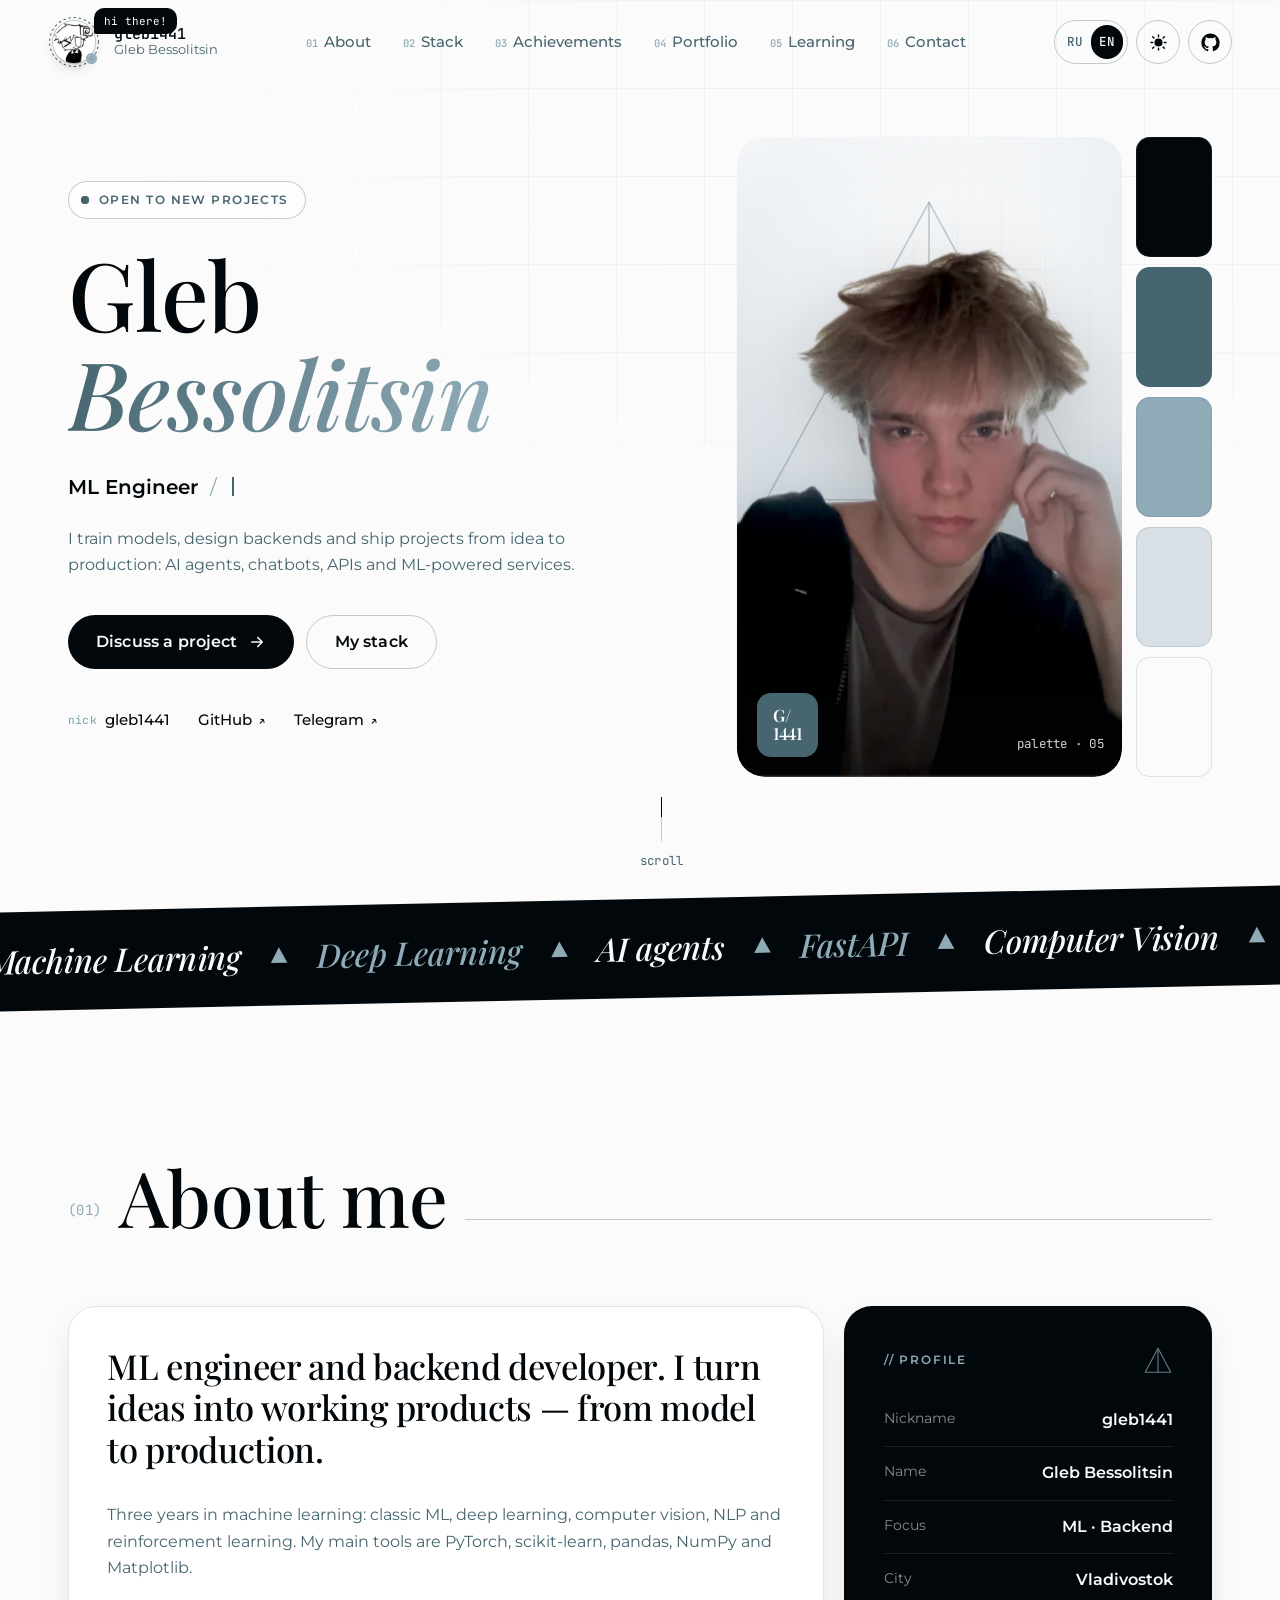
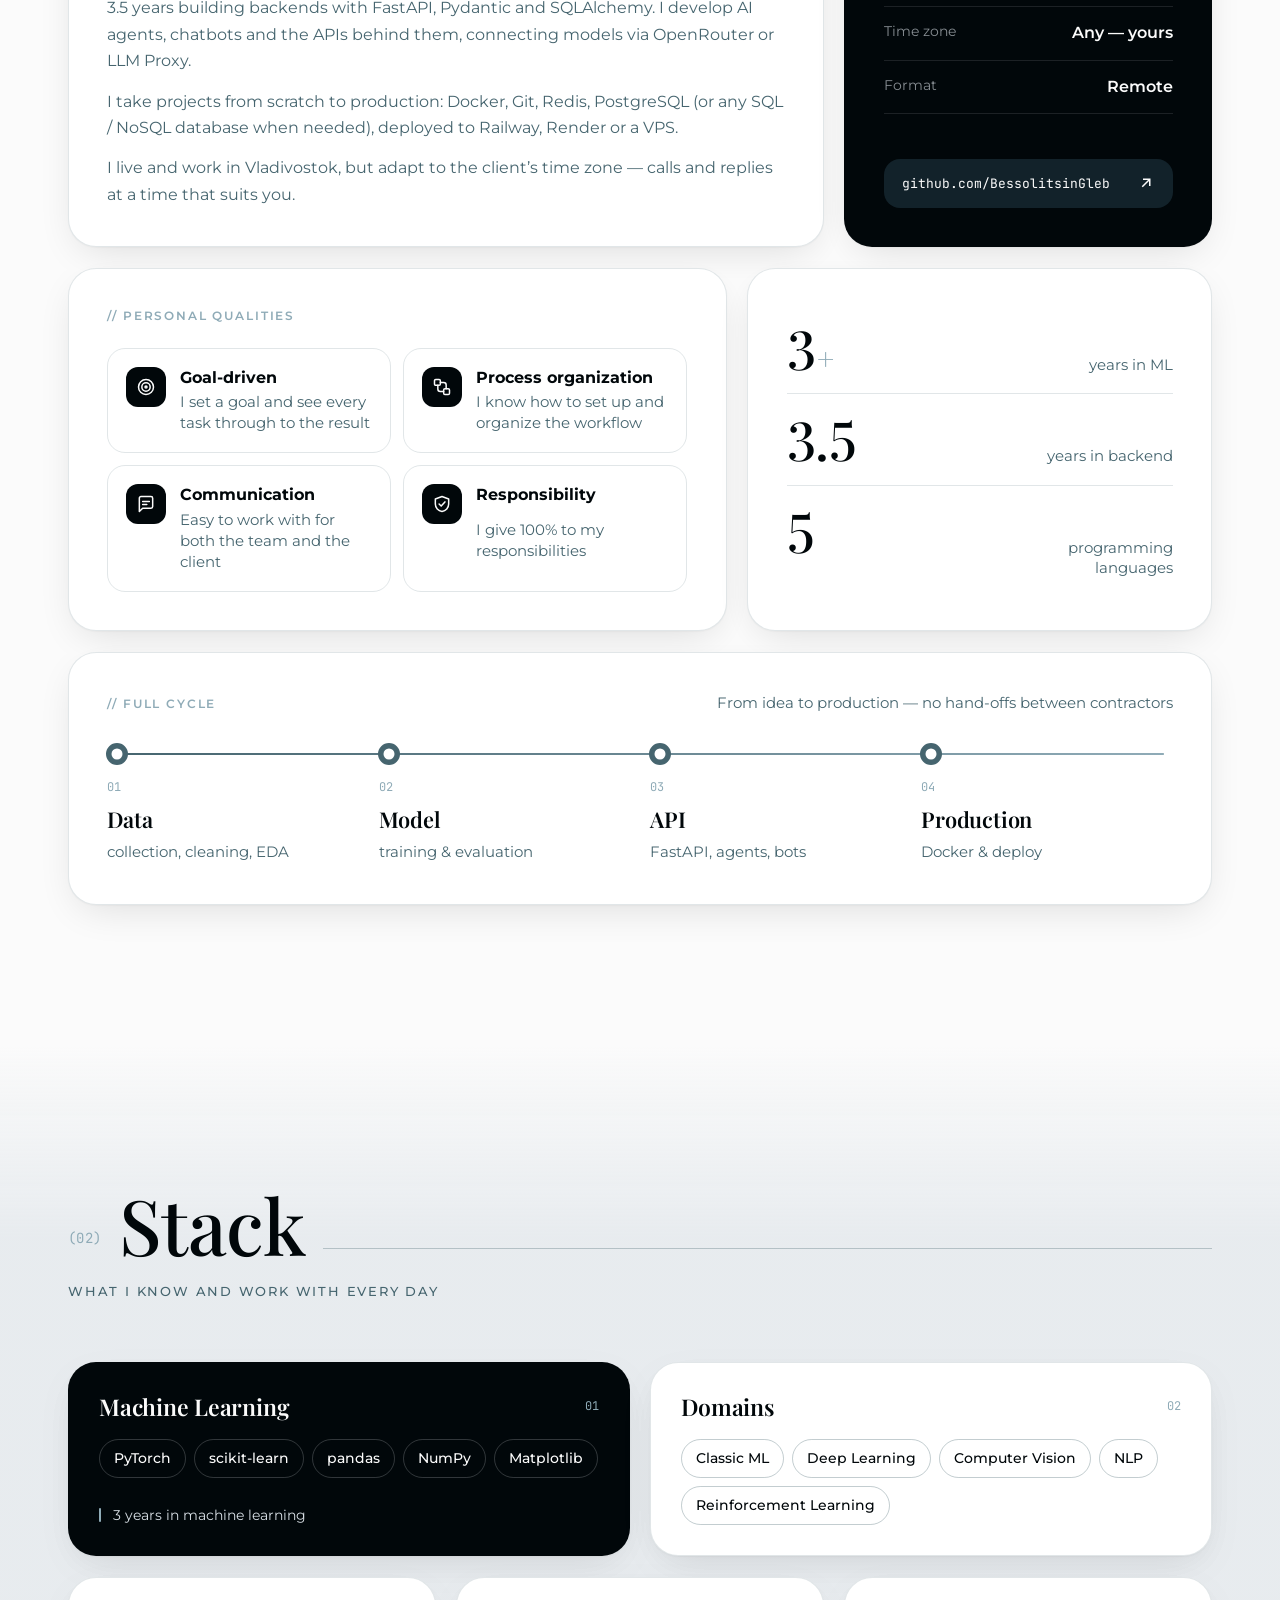
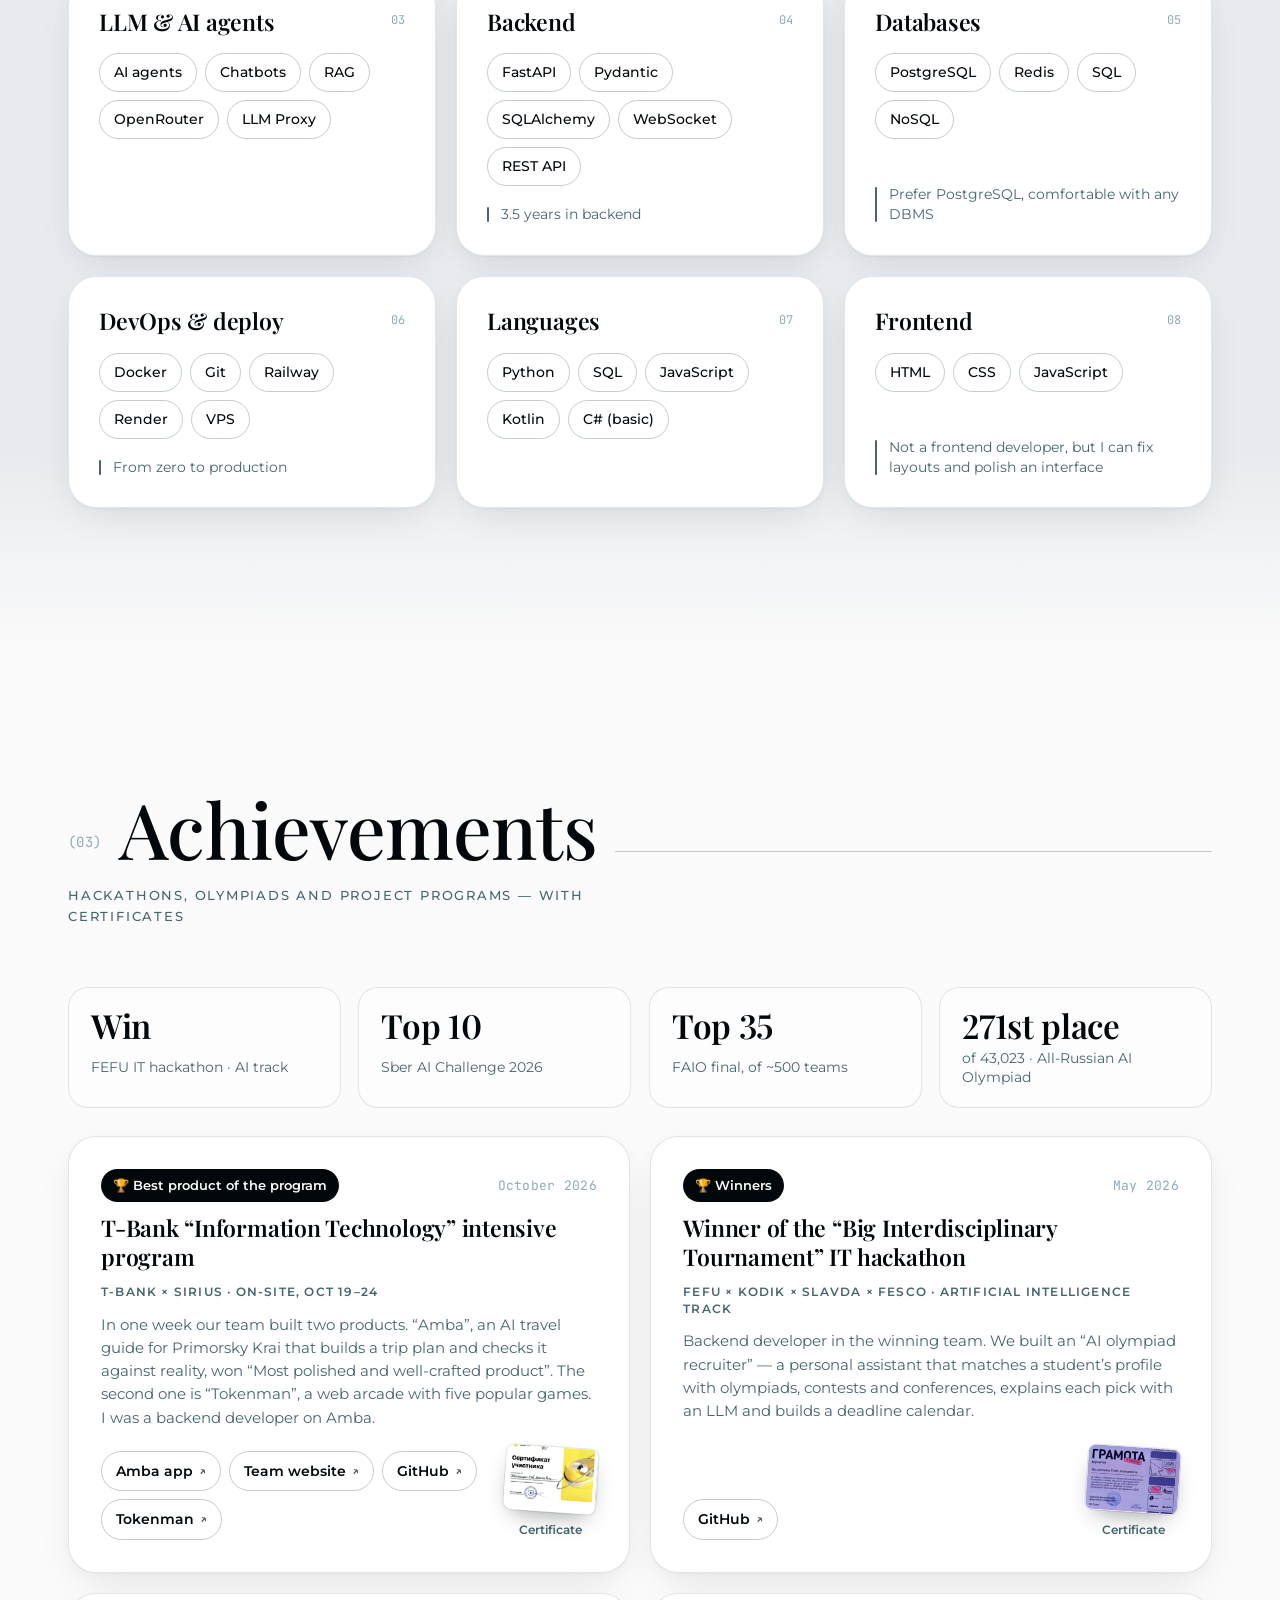
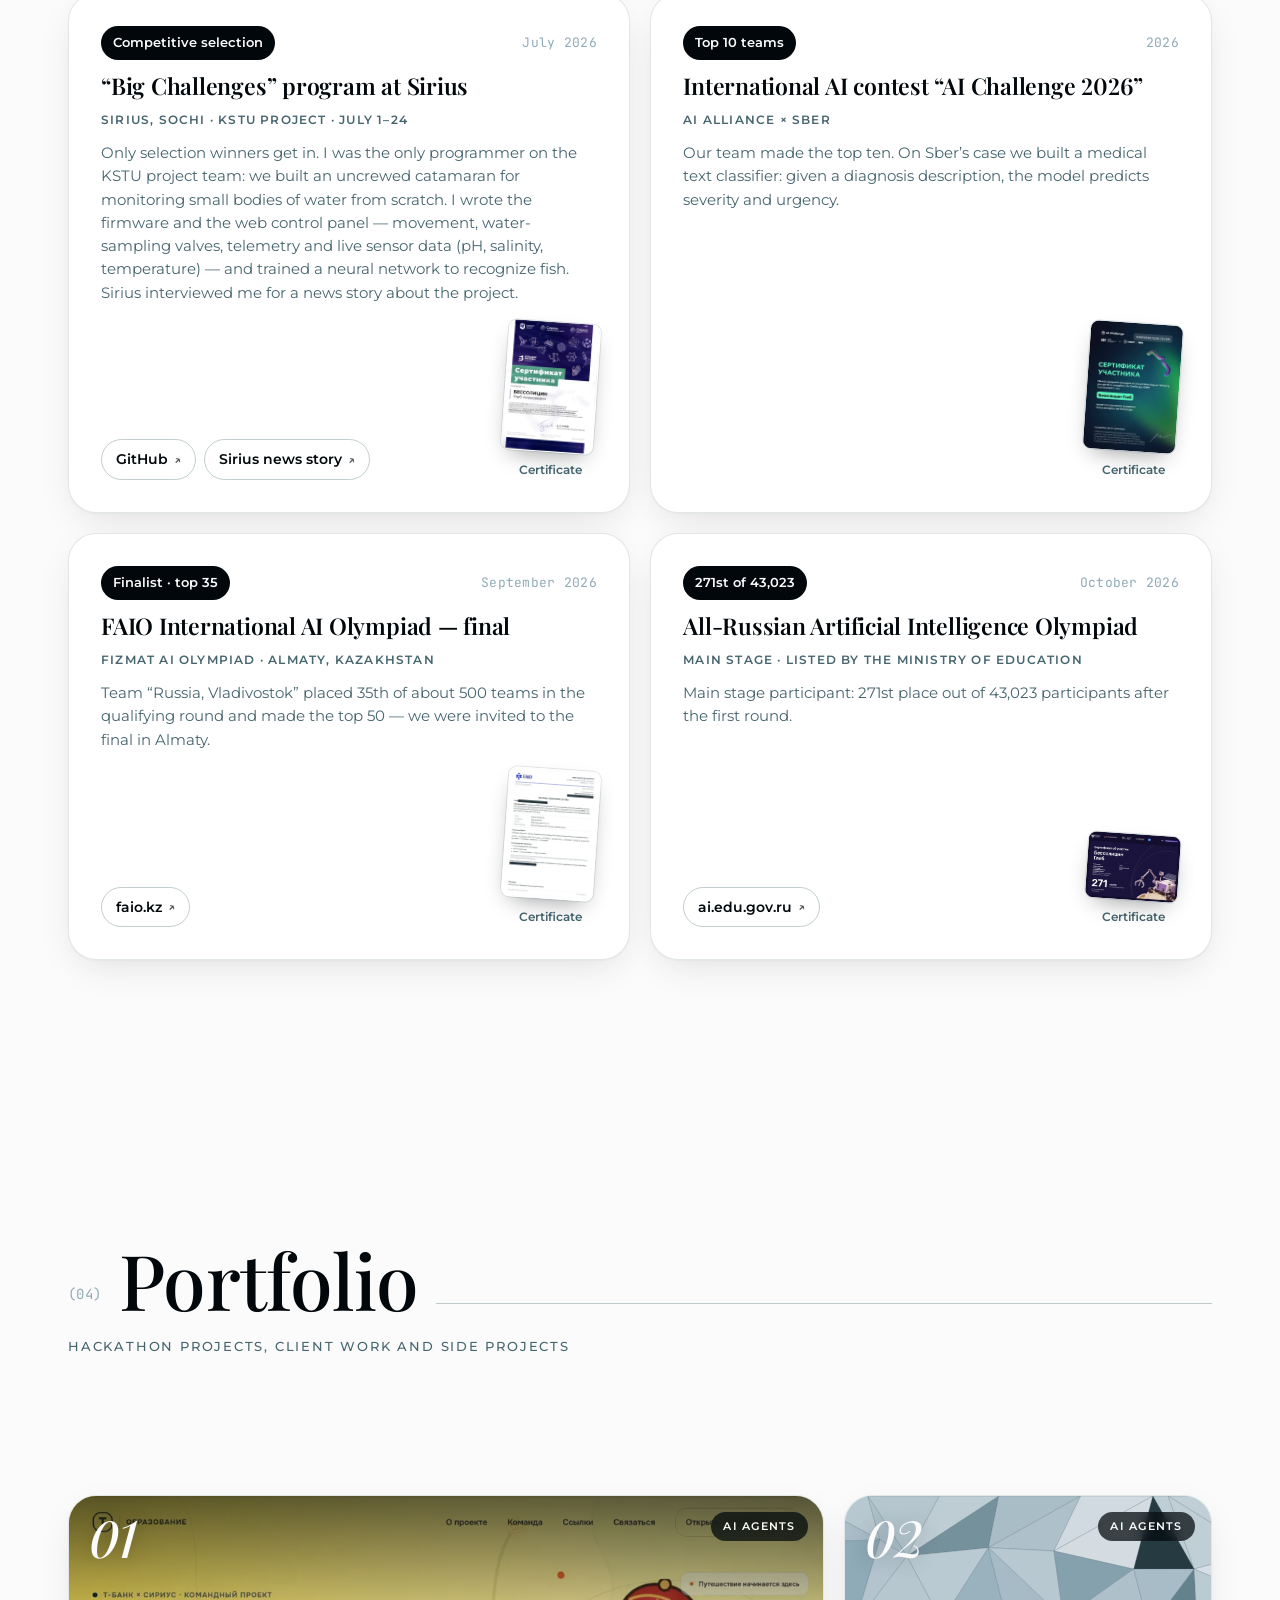
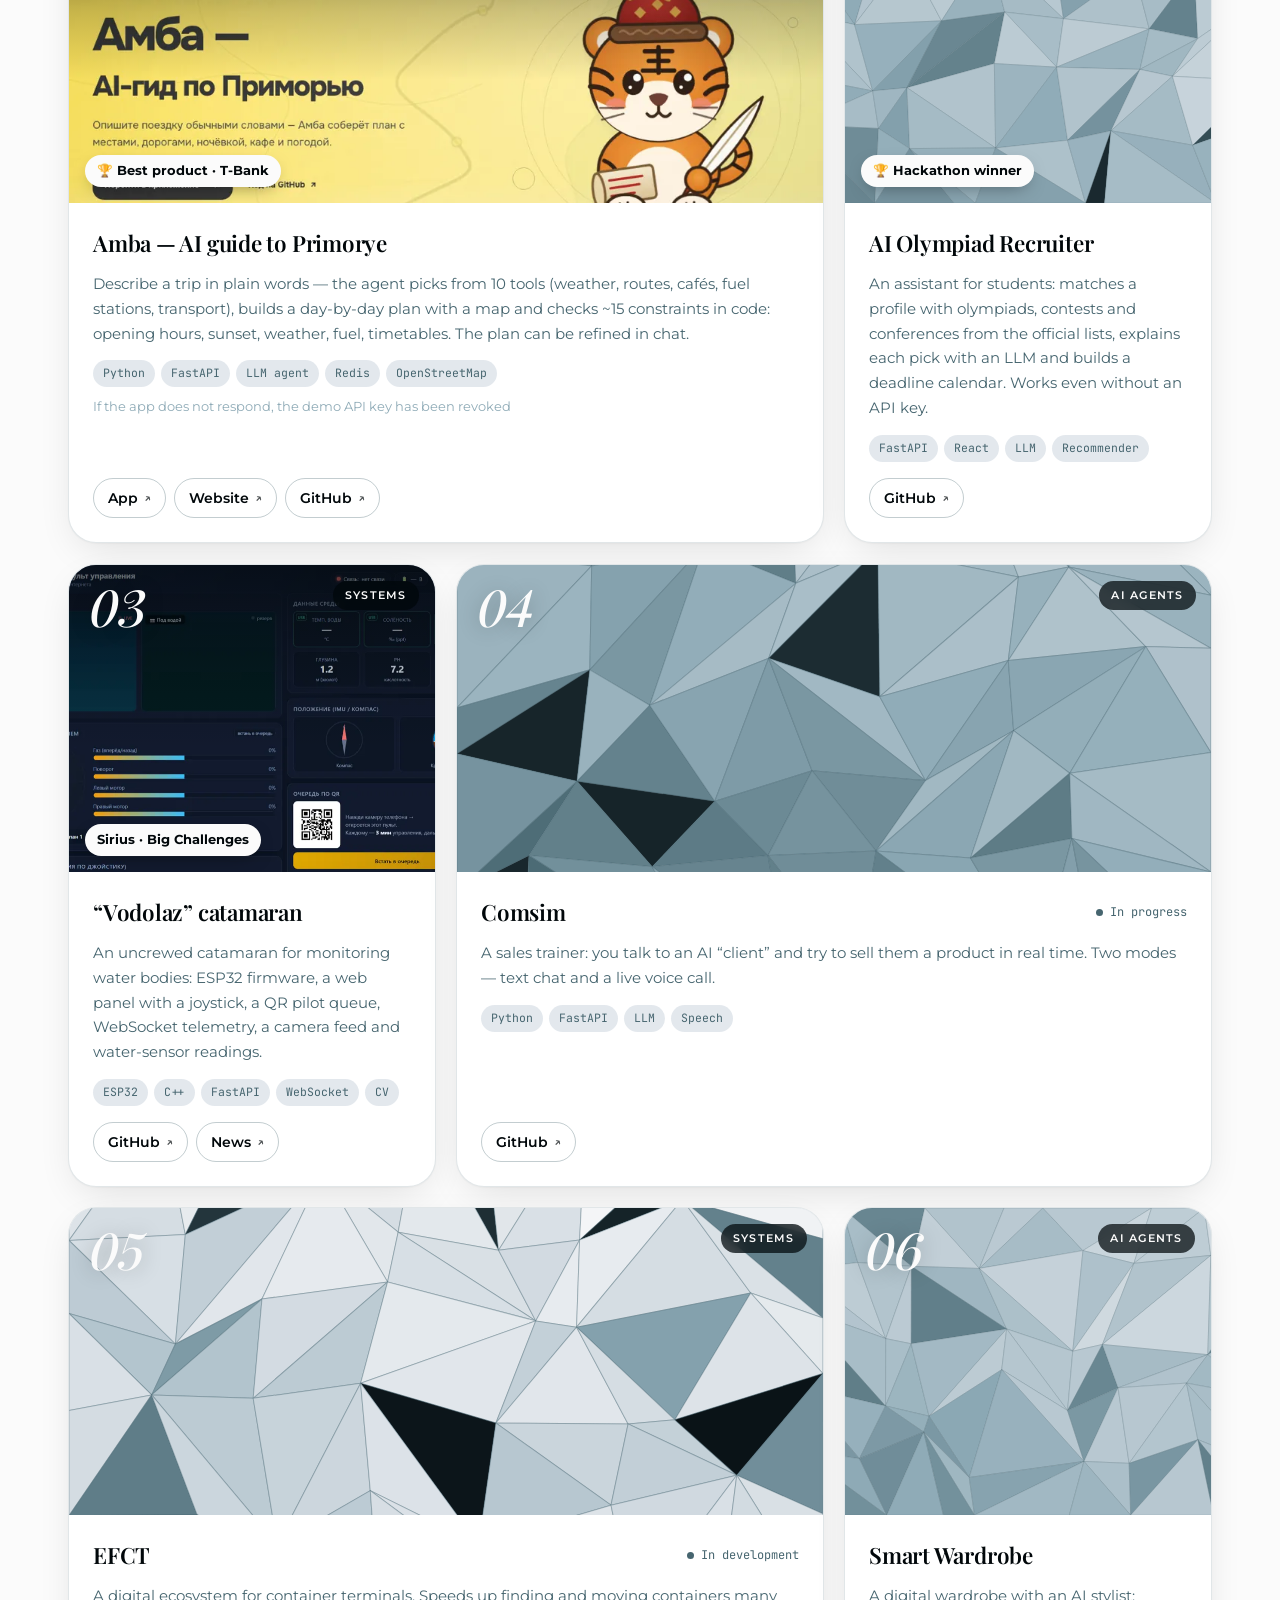
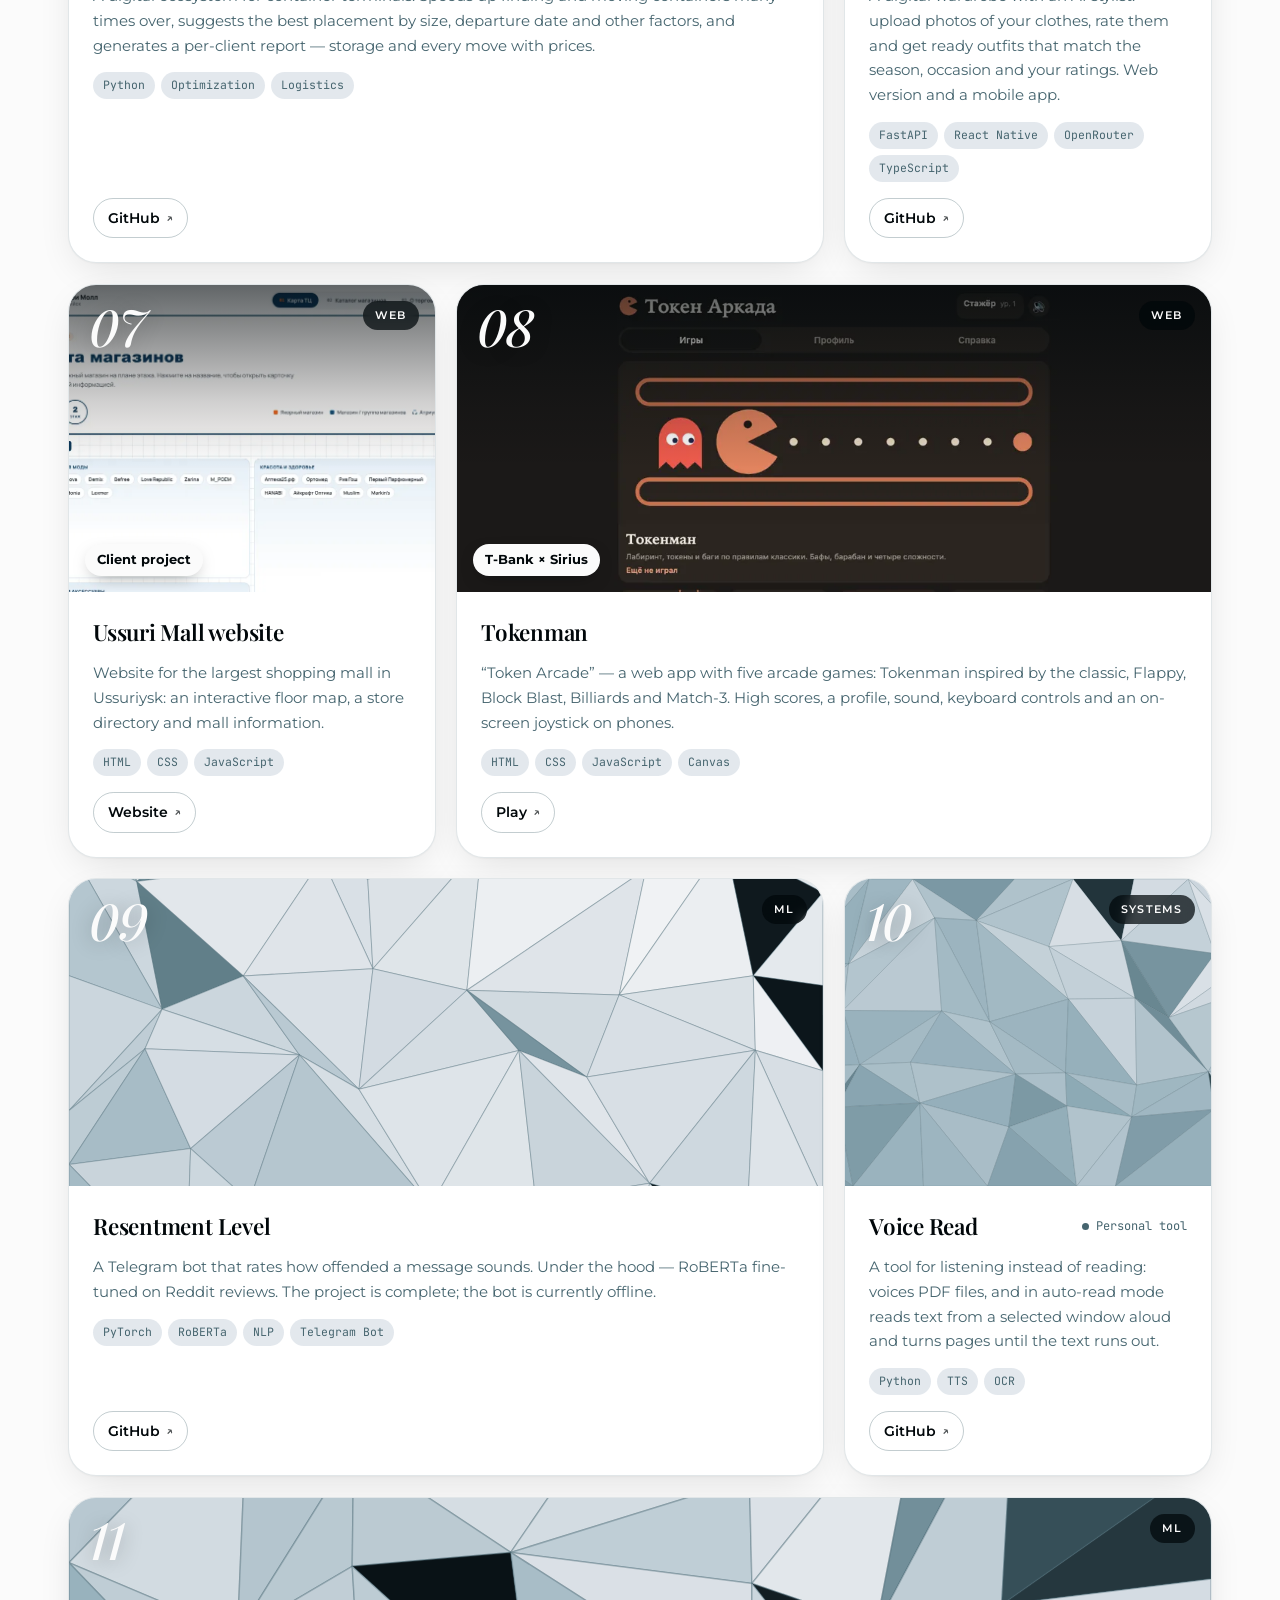
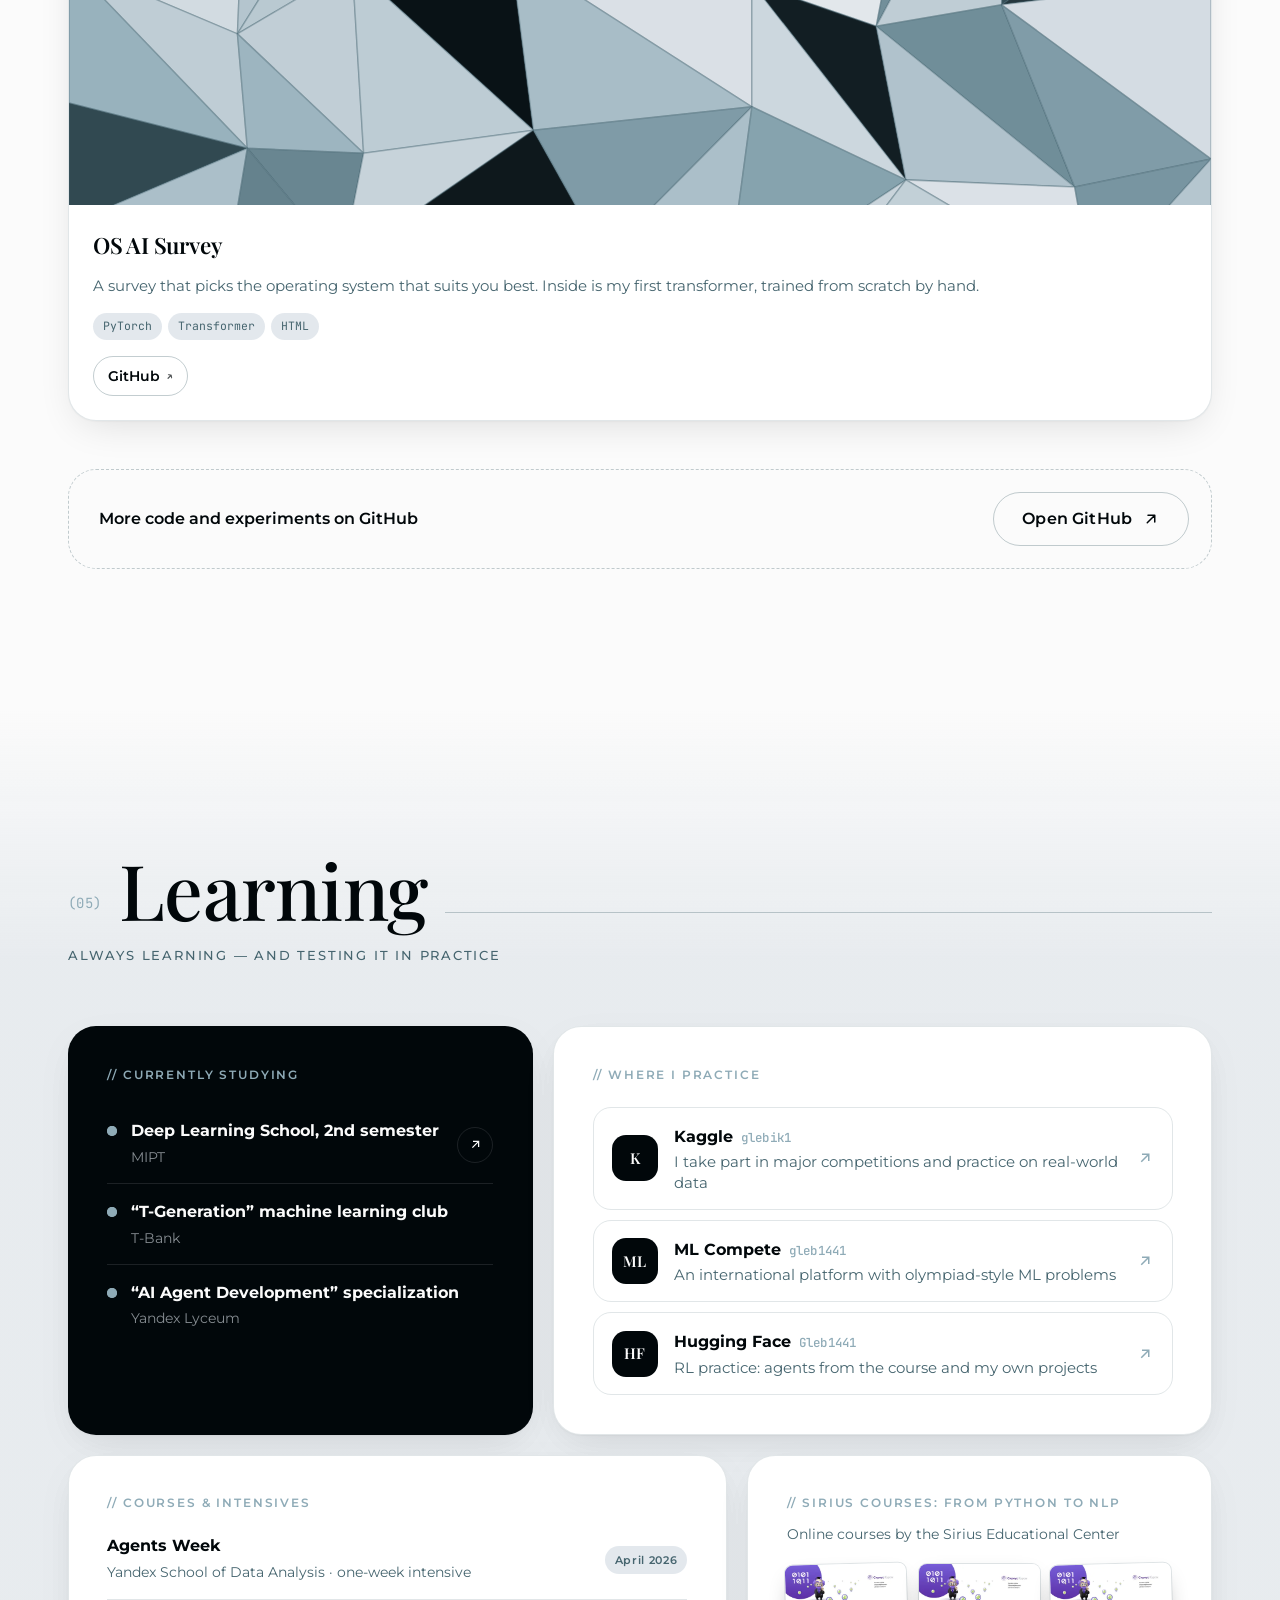
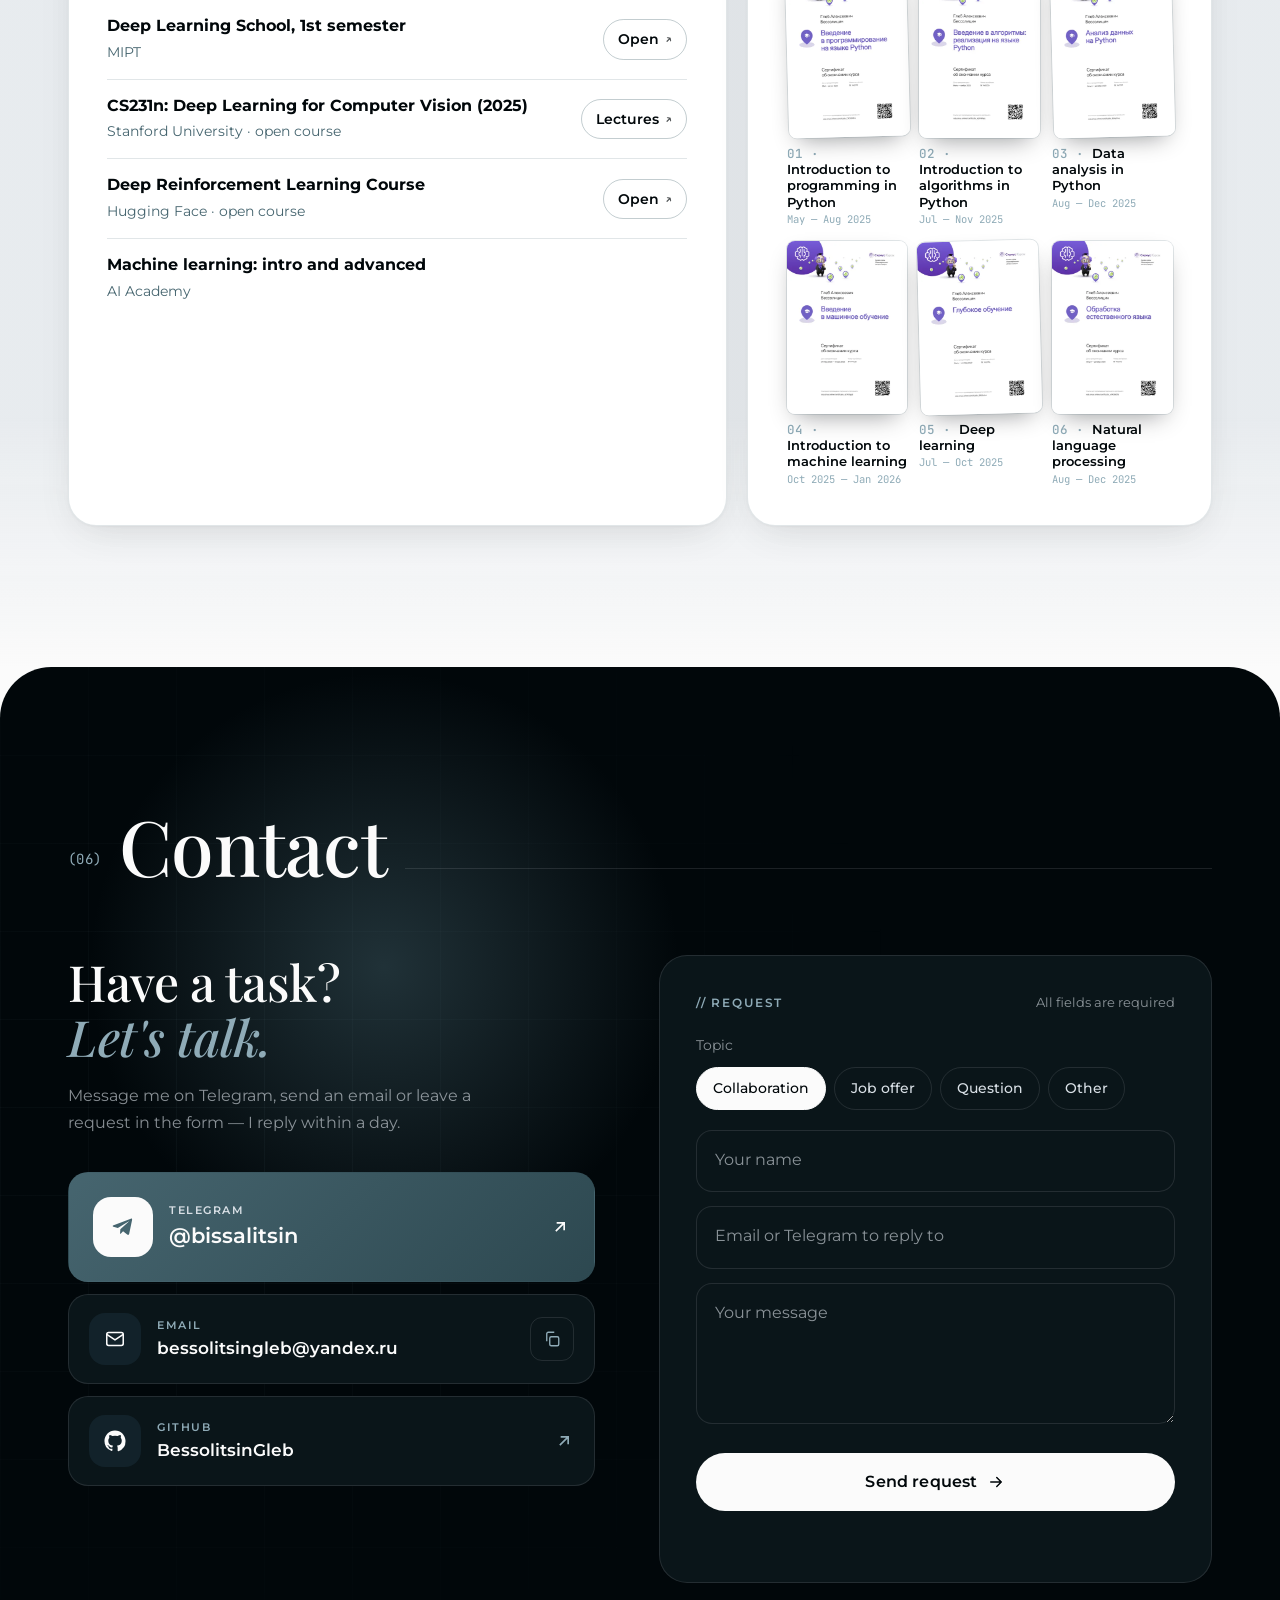
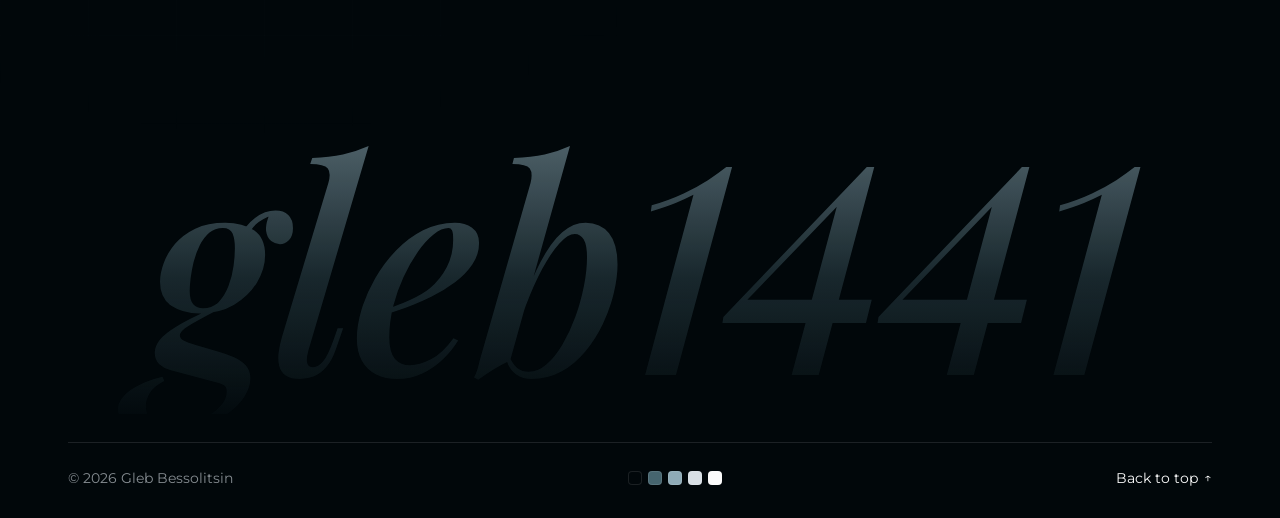
==== commit 5739fe5e: "Фото на светлом фоне в обеих темах Co-Authored-By: Claude Opus 5.5 <noreply@anthropic.com>" ====
--- a/index.html
+++ b/index.html
@@ -54,7 +54,7 @@
     })();
   </script>
   <!-- ?v=… — версия файлов: увеличьте число после правок, чтобы браузеры сразу подхватили изменения -->
-  <link rel="stylesheet" href="assets/css/style.css?v=9">
+  <link rel="stylesheet" href="assets/css/style.css?v=10">
 </head>
 <body>
 
@@ -449,7 +449,7 @@
 
   <div class="toast" id="toast" role="status" aria-live="polite"></div>
 
-  <script src="assets/js/content.js?v=9"></script>
-  <script src="assets/js/main.js?v=9"></script>
+  <script src="assets/js/content.js?v=10"></script>
+  <script src="assets/js/main.js?v=10"></script>
 </body>
 </html>
--- a/assets/css/style.css
+++ b/assets/css/style.css
@@ -1878,12 +1878,14 @@
     linear-gradient(170deg, #F3F5F7 0%, #D8DFE5 48%, #9FB6C1 100%);
   --portrait-shape: rgba(70, 101, 111, .28);
 }
+/* в тёмной теме фото тоже на светлом фоне — только чуть приглушённом */
 :root[data-theme="dark"] {
   --portrait-bg:
-    radial-gradient(80% 55% at 60% 30%, rgba(95, 132, 145, .55) 0%, rgba(70, 101, 111, 0) 72%),
-    linear-gradient(170deg, #1B323B 0%, #0E1D23 55%, #060E12 100%);
-  --portrait-shape: rgba(143, 171, 183, .22);
-}
+    radial-gradient(85% 60% at 60% 30%, rgba(240, 244, 246, .9) 0%, rgba(240, 244, 246, 0) 70%),
+    linear-gradient(170deg, #DDE4E9 0%, #C2CFD7 50%, #8FABB7 100%);
+  --portrait-shape: rgba(70, 101, 111, .3);
+}
+[data-theme="dark"] .facade--portrait::before { background-image: linear-gradient(to right, rgba(70, 101, 111, .08) 1px, transparent 1px), linear-gradient(to bottom, rgba(70, 101, 111, .08) 1px, transparent 1px); }
 .facade--portrait { background: var(--portrait-bg); isolation: isolate; }
 .facade--portrait::before {
   content: '';
@@ -1923,7 +1925,7 @@
   filter: drop-shadow(0 24px 40px rgba(1, 7, 10, .22));
   transition: transform .2s linear;
 }
-[data-theme="dark"] .portrait__img { filter: drop-shadow(0 24px 50px rgba(0, 0, 0, .55)); }
+
 .facade--portrait .facade__tag, .facade--portrait .facade__coords { z-index: 2; }
 
 /* появление: фото поднимается снизу */
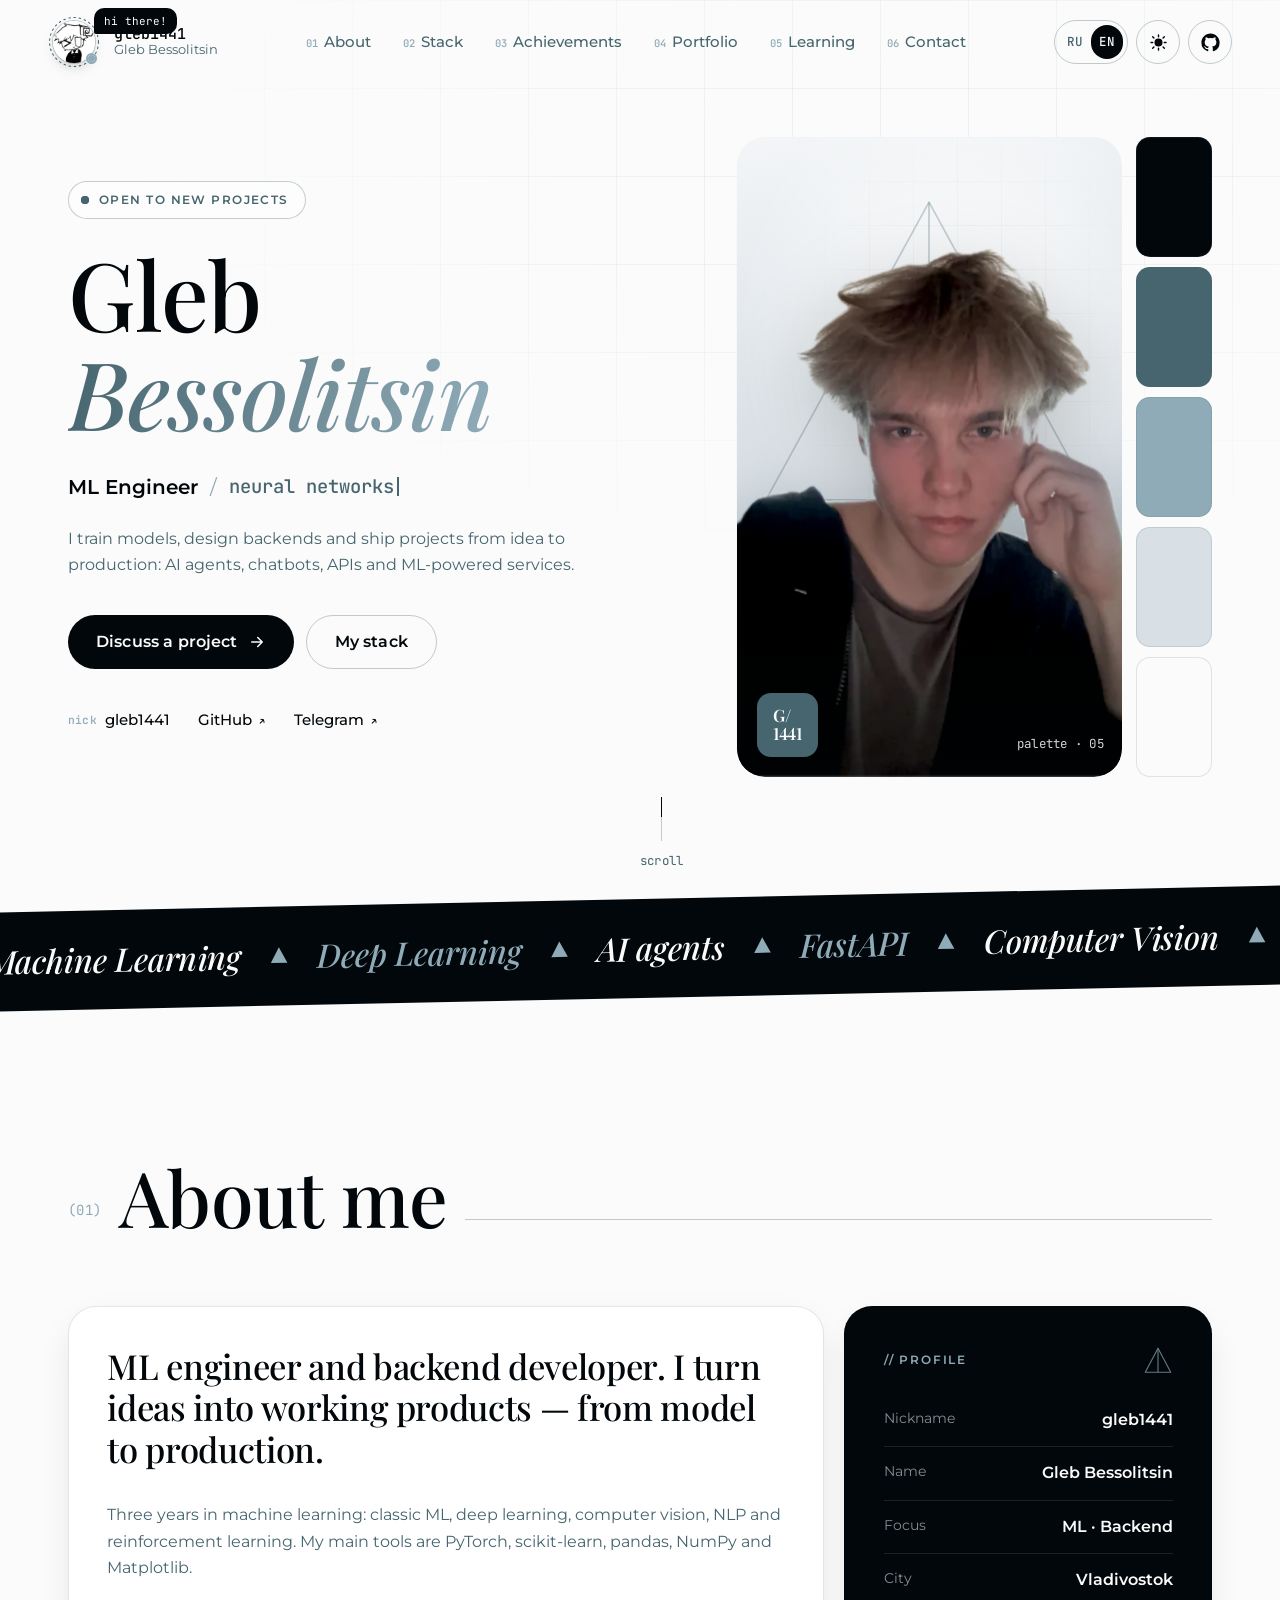
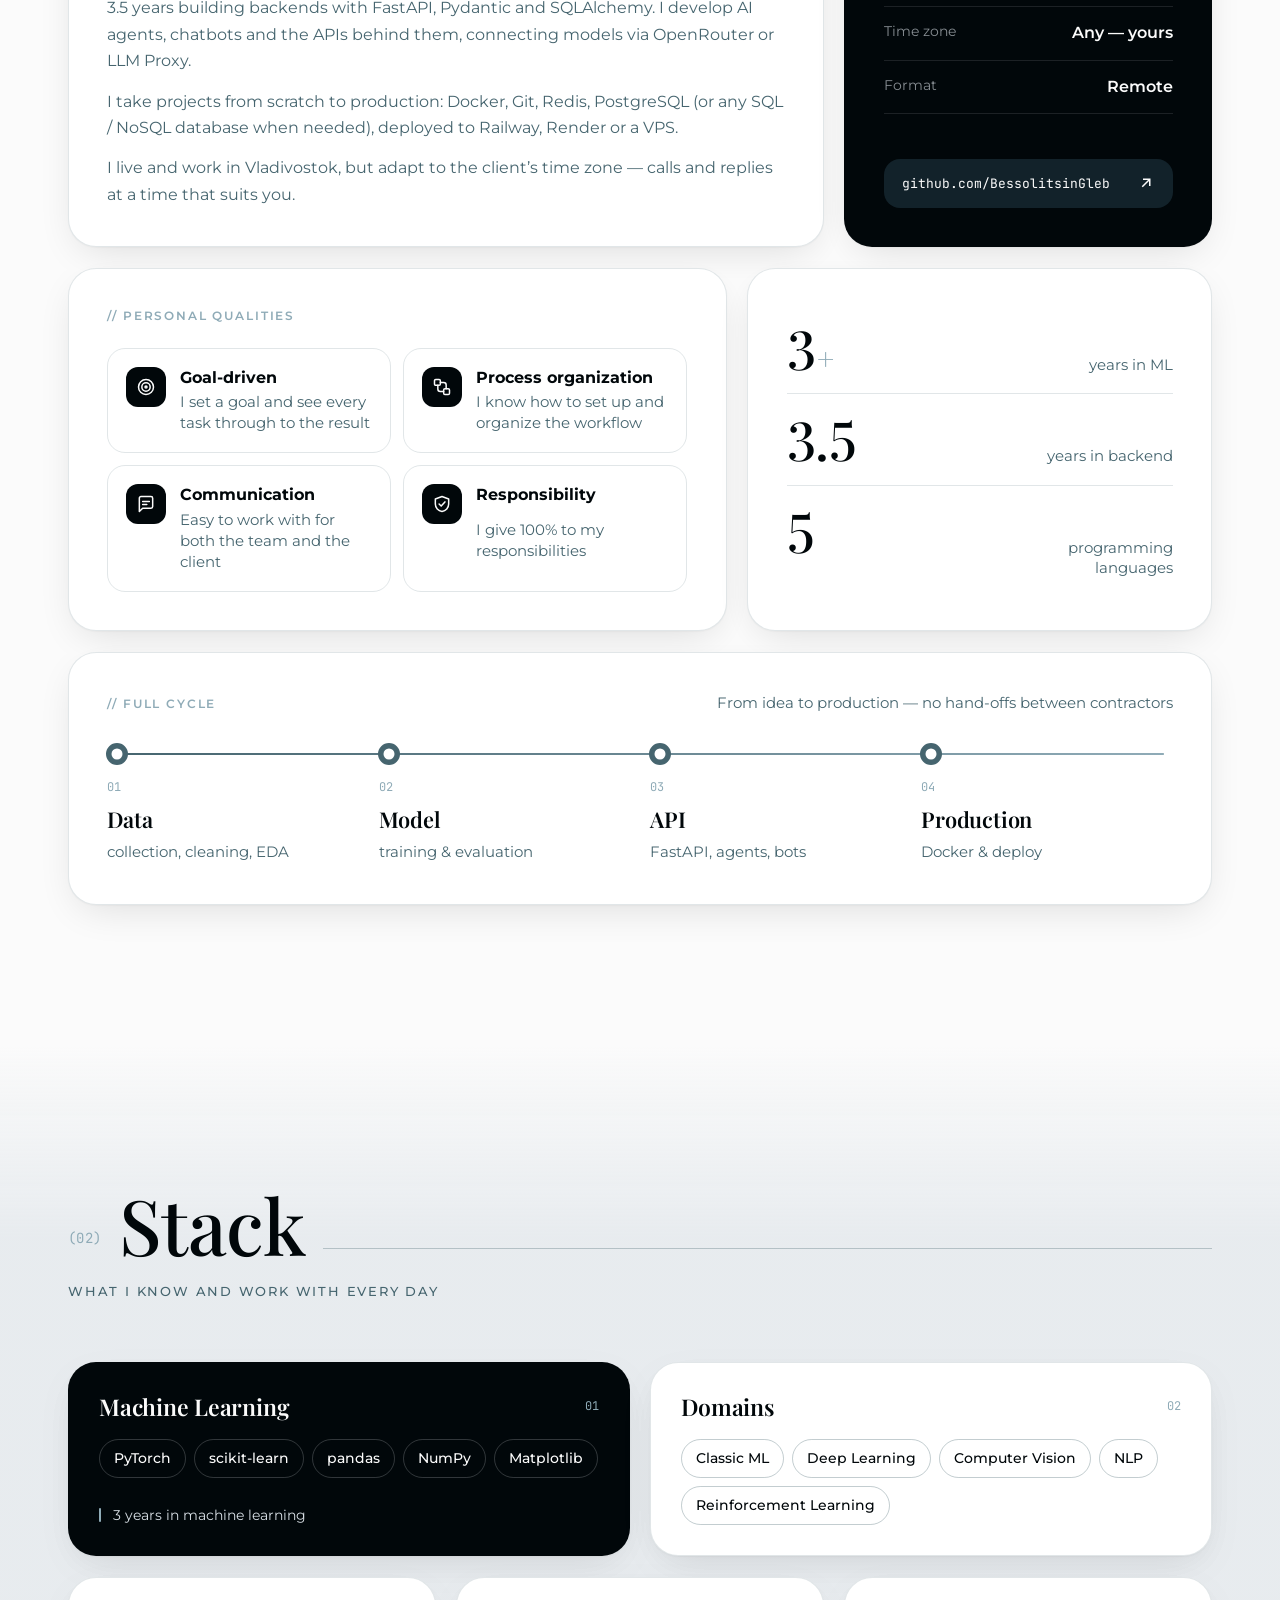
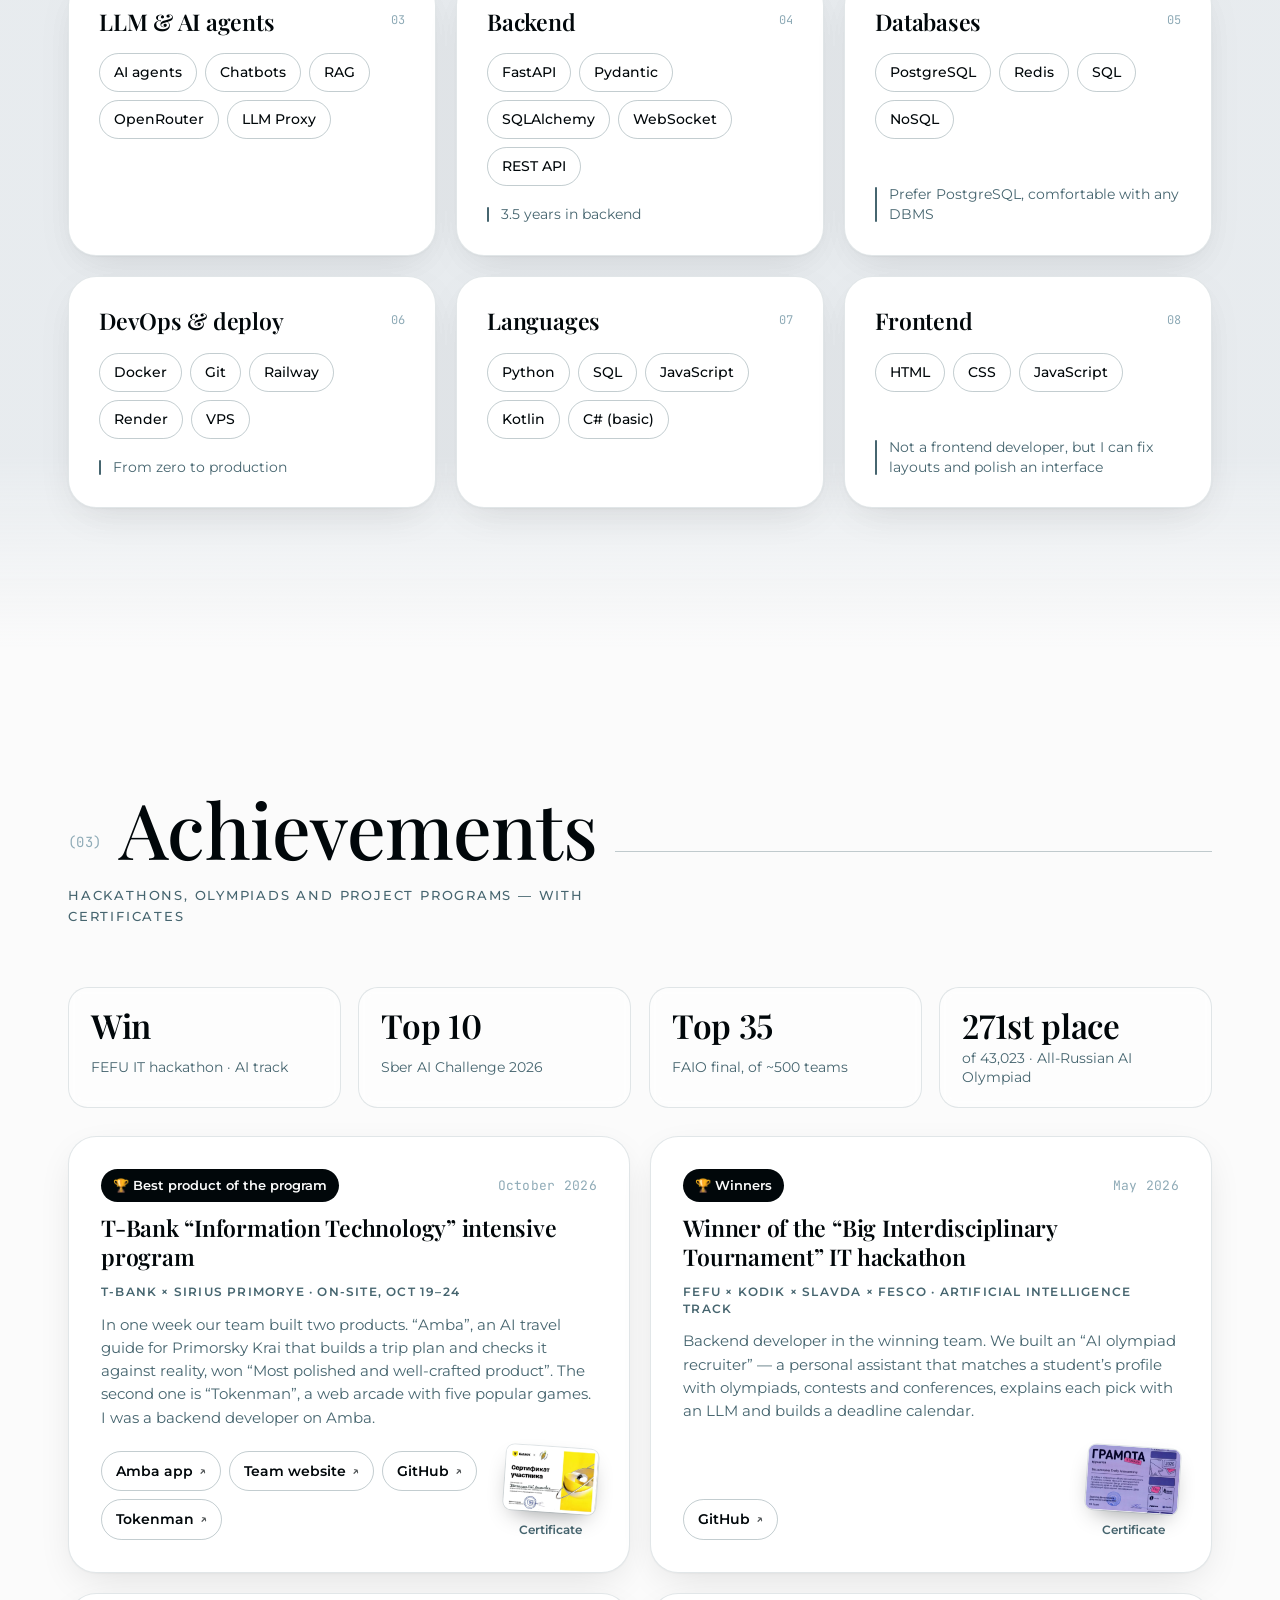
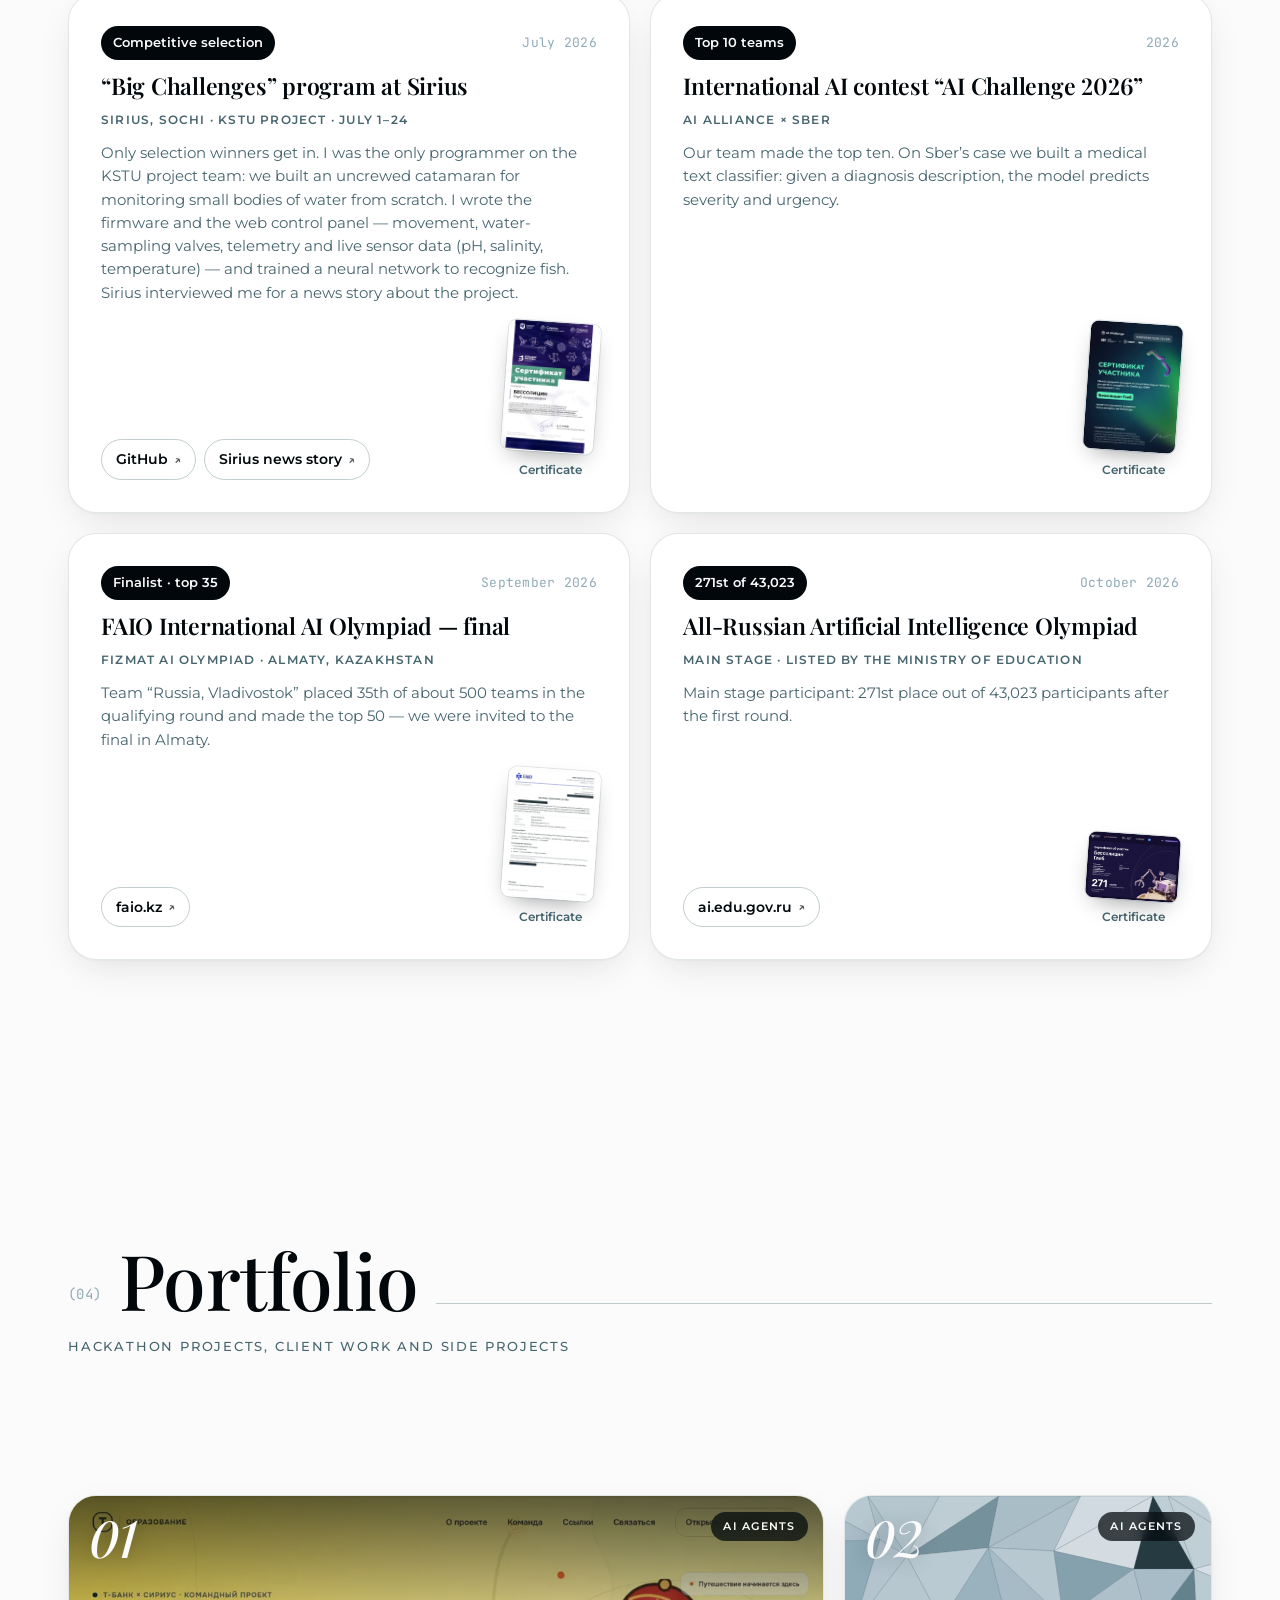
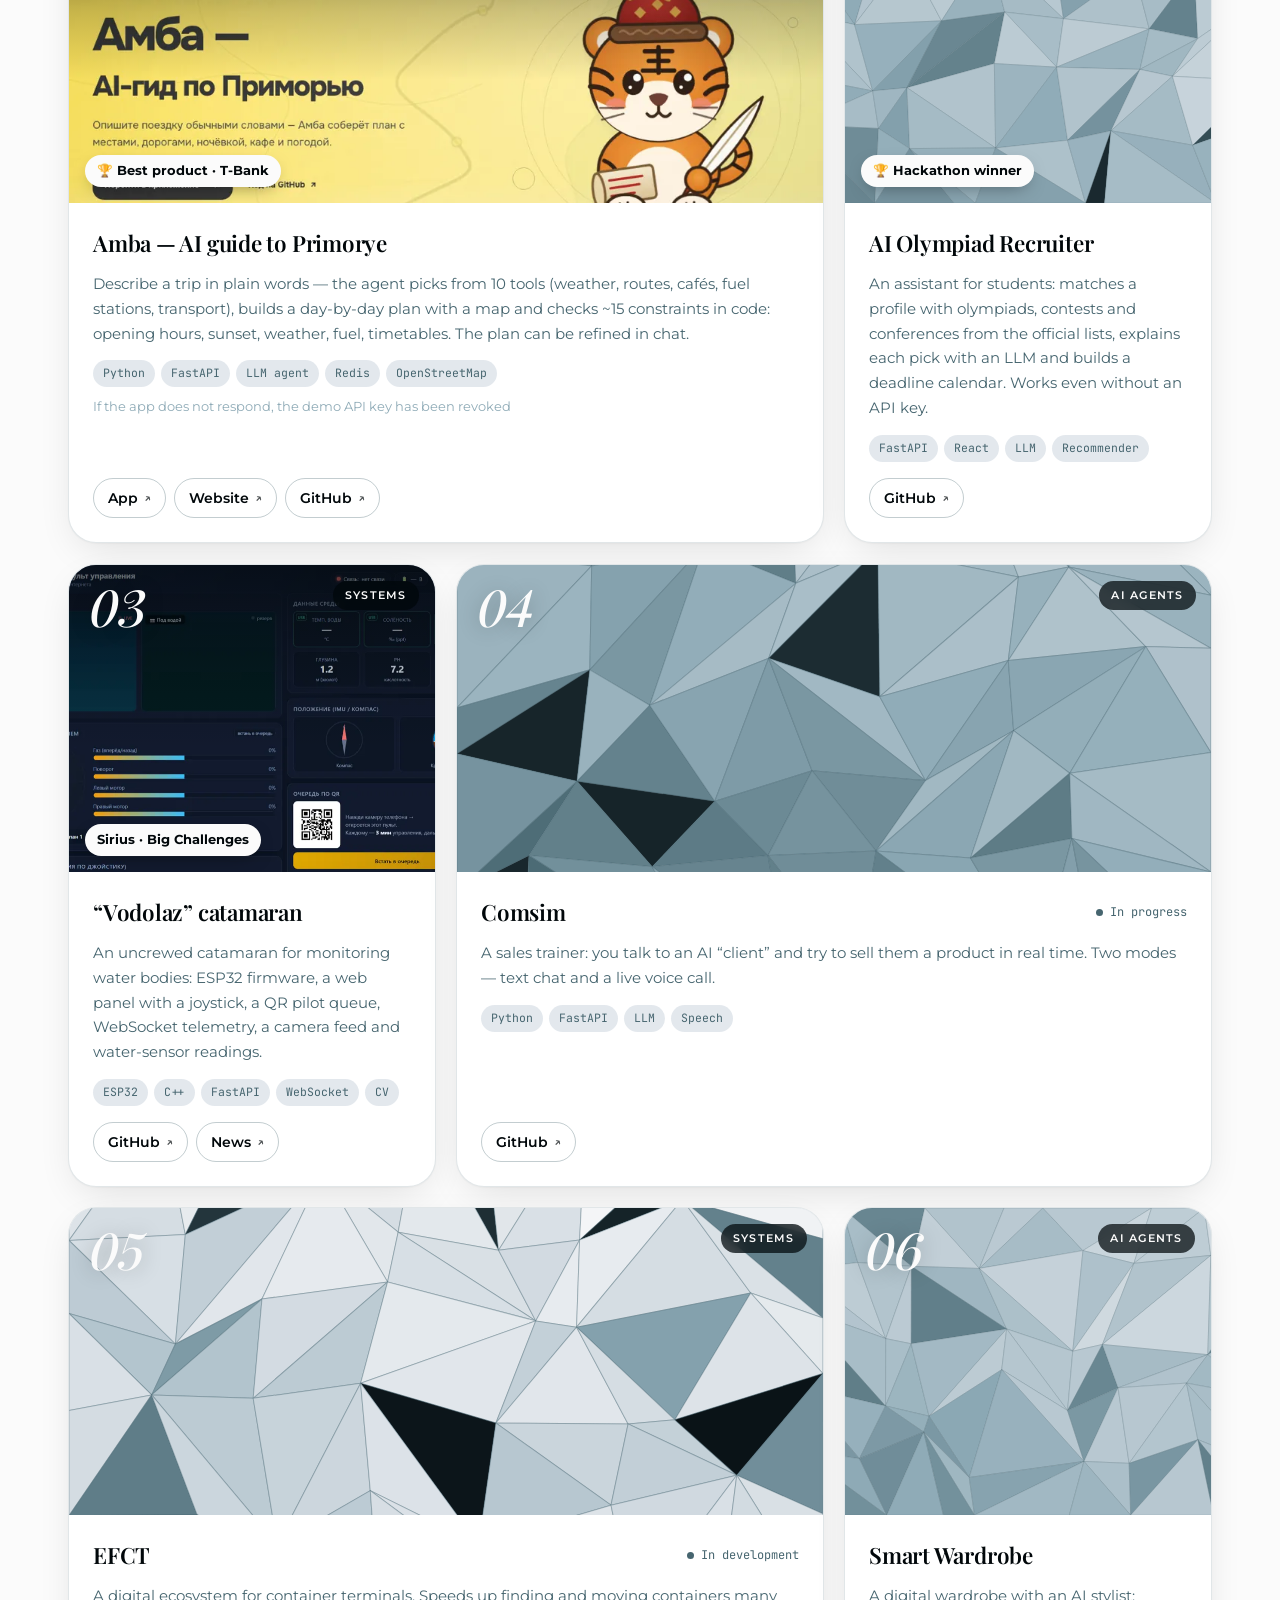
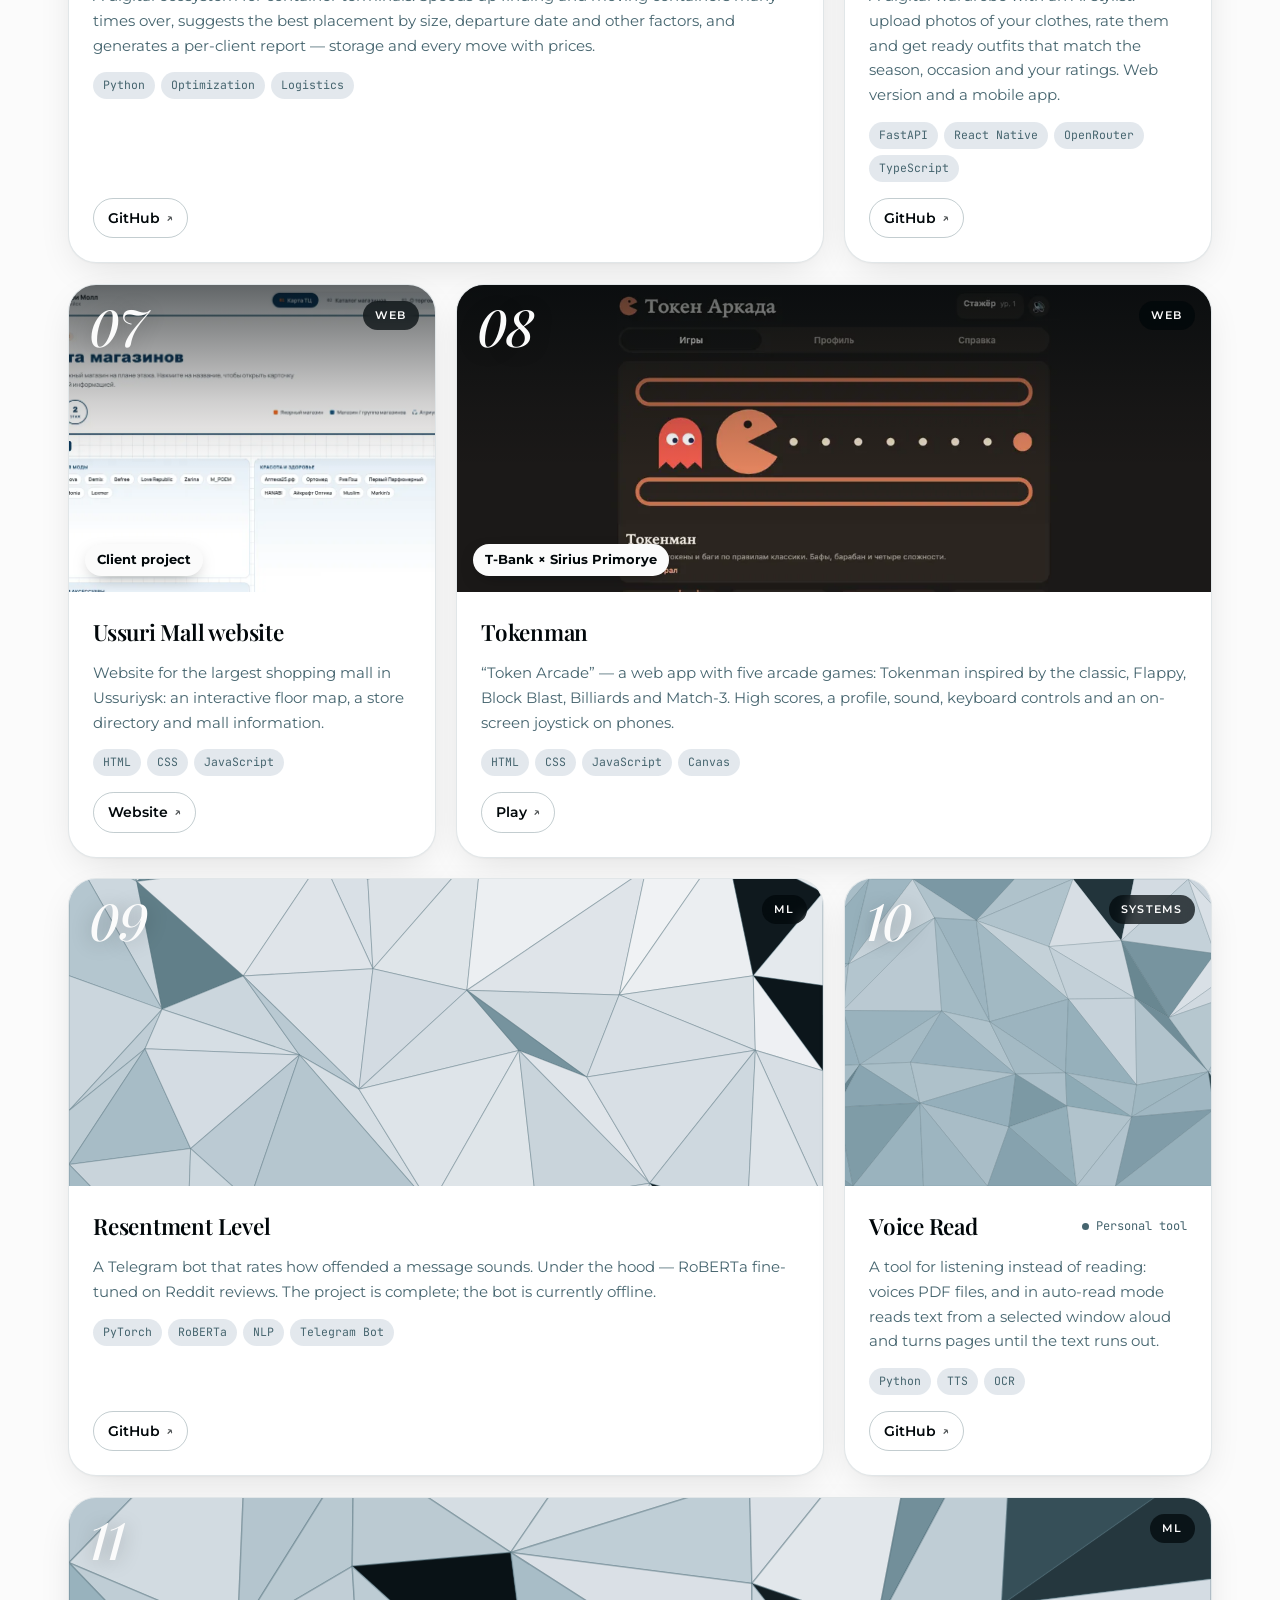
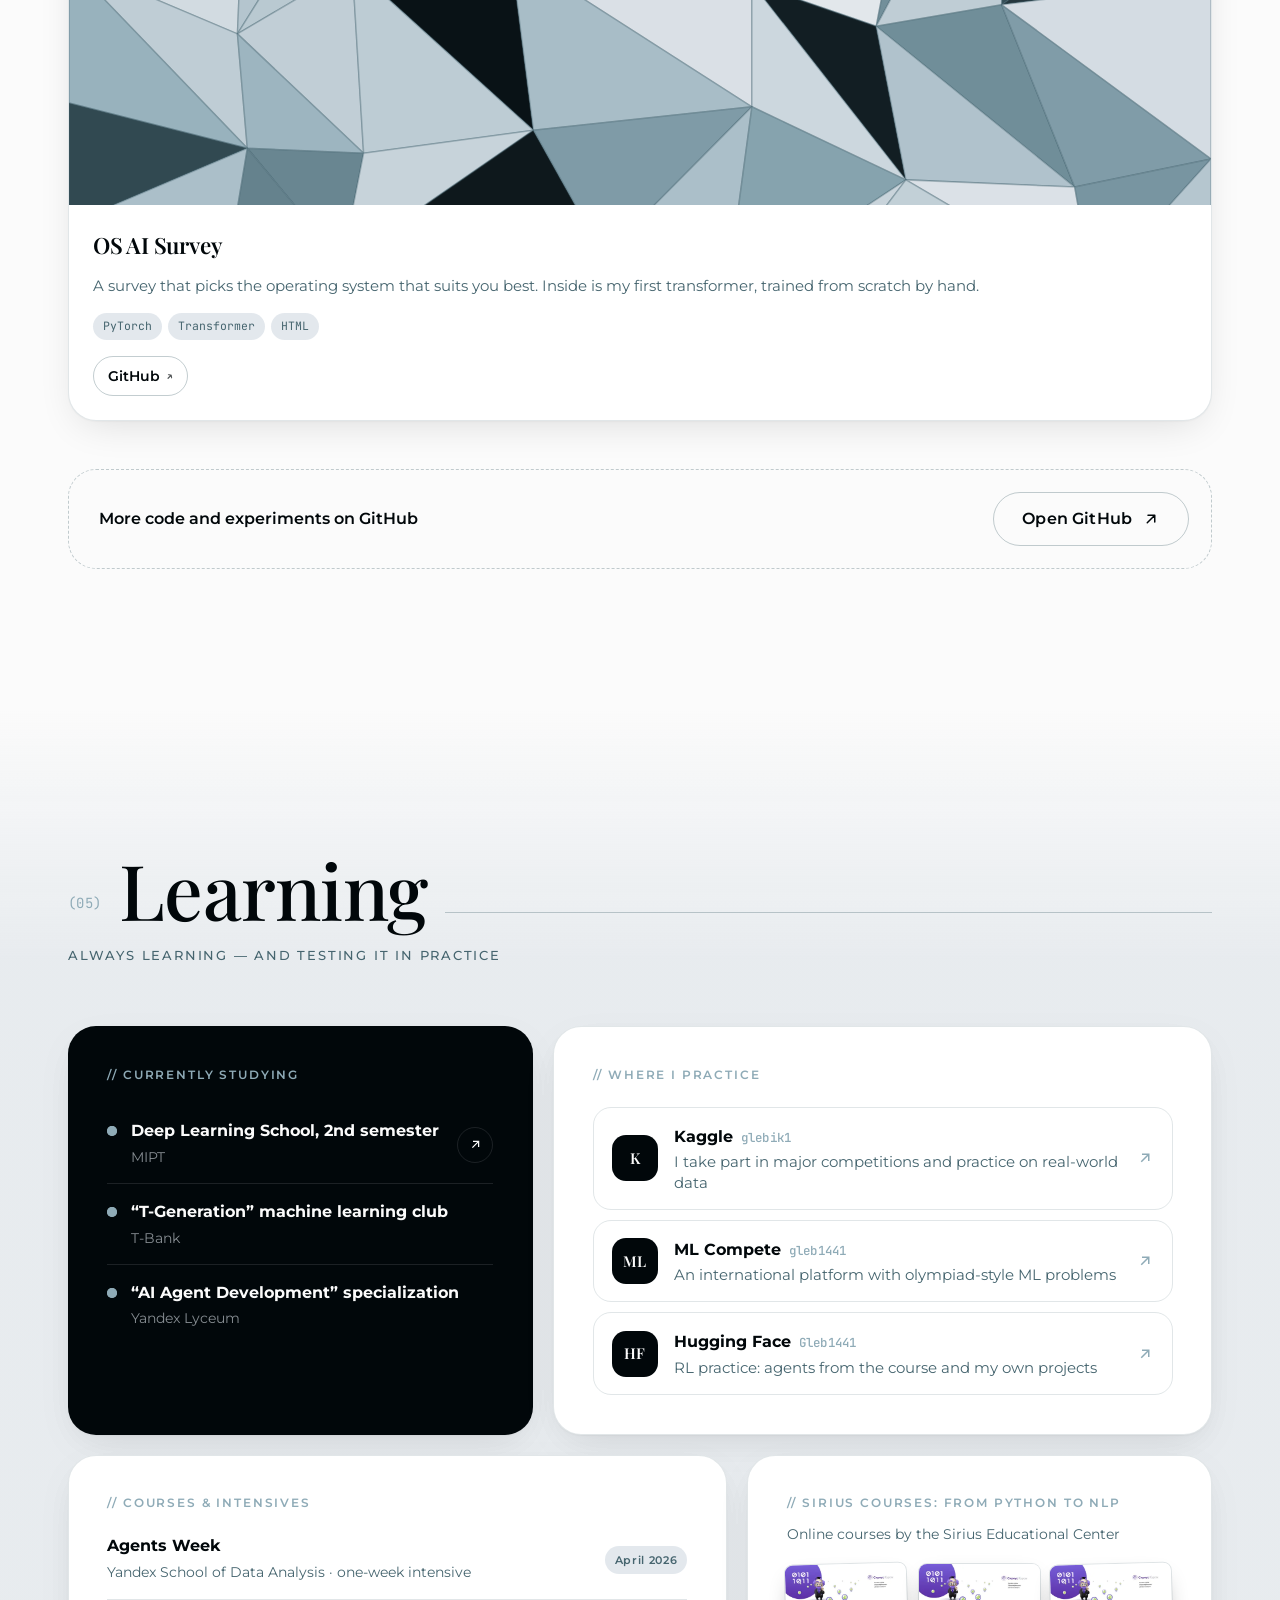
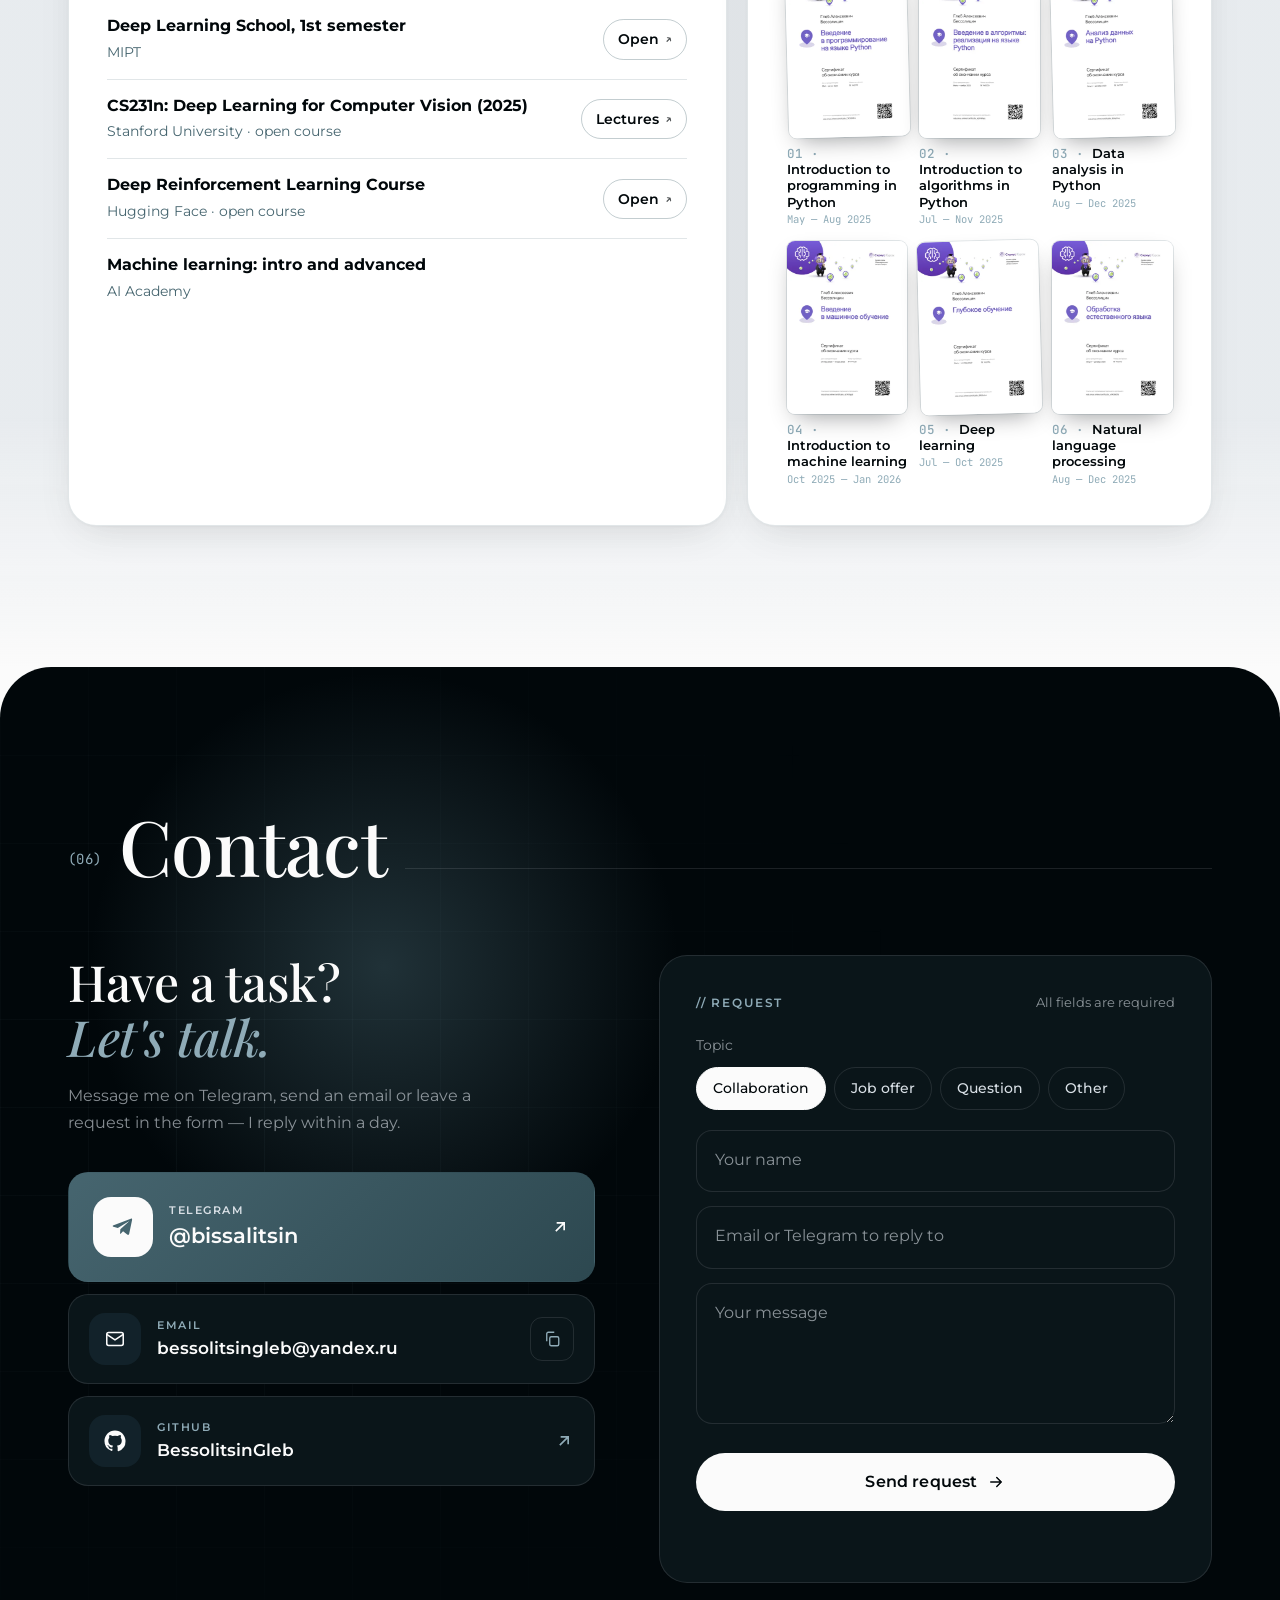
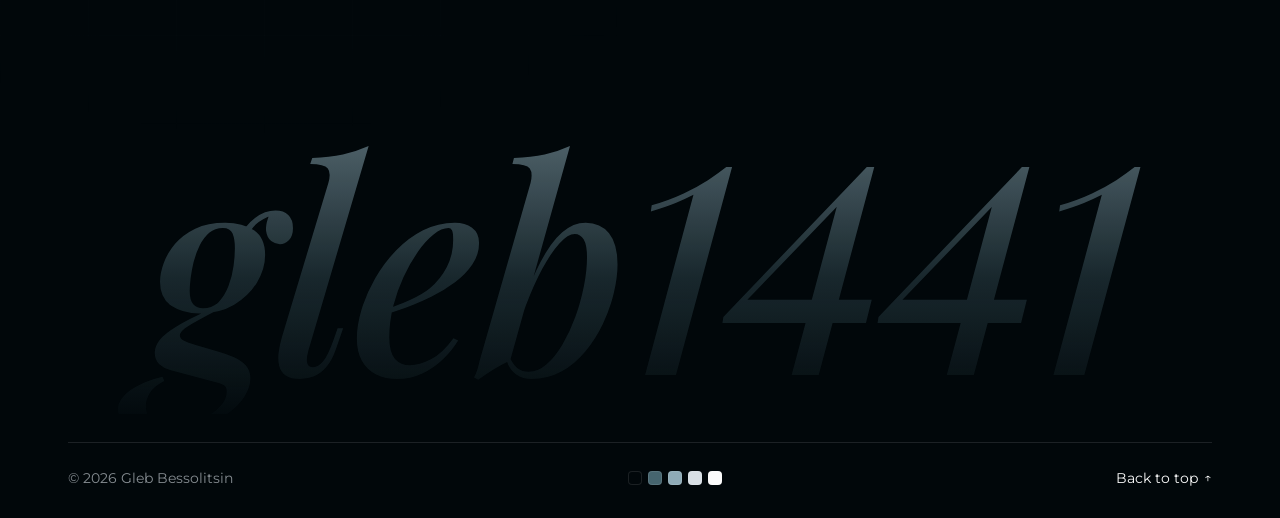
==== commit c8850f42: "Полный сертификат Т-Банка с логотипами и оригиналом PDF Скан извлечён из PDF целиком (страница была " ====
--- a/index.html
+++ b/index.html
@@ -54,7 +54,7 @@
     })();
   </script>
   <!-- ?v=… — версия файлов: увеличьте число после правок, чтобы браузеры сразу подхватили изменения -->
-  <link rel="stylesheet" href="assets/css/style.css?v=10">
+  <link rel="stylesheet" href="assets/css/style.css?v=11">
 </head>
 <body>
 
@@ -449,7 +449,7 @@
 
   <div class="toast" id="toast" role="status" aria-live="polite"></div>
 
-  <script src="assets/js/content.js?v=10"></script>
-  <script src="assets/js/main.js?v=10"></script>
+  <script src="assets/js/content.js?v=11"></script>
+  <script src="assets/js/main.js?v=11"></script>
 </body>
 </html>
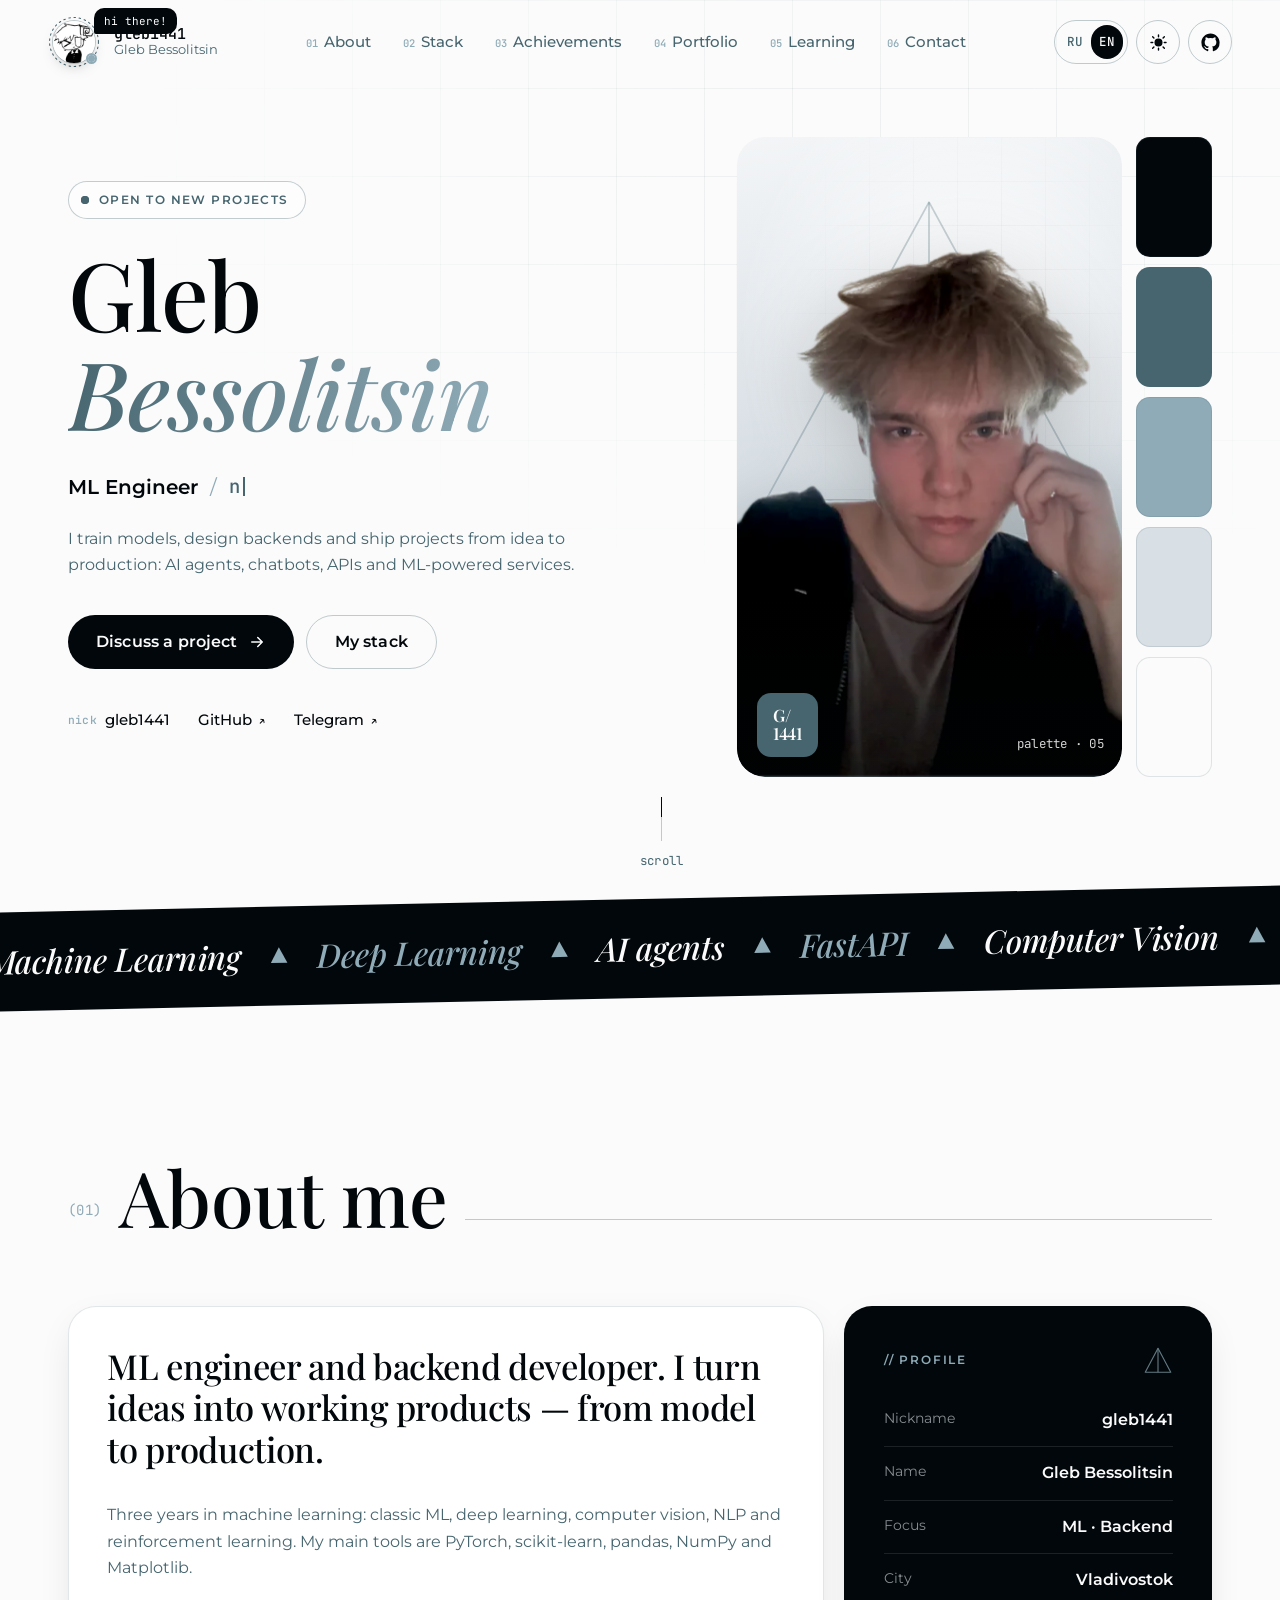
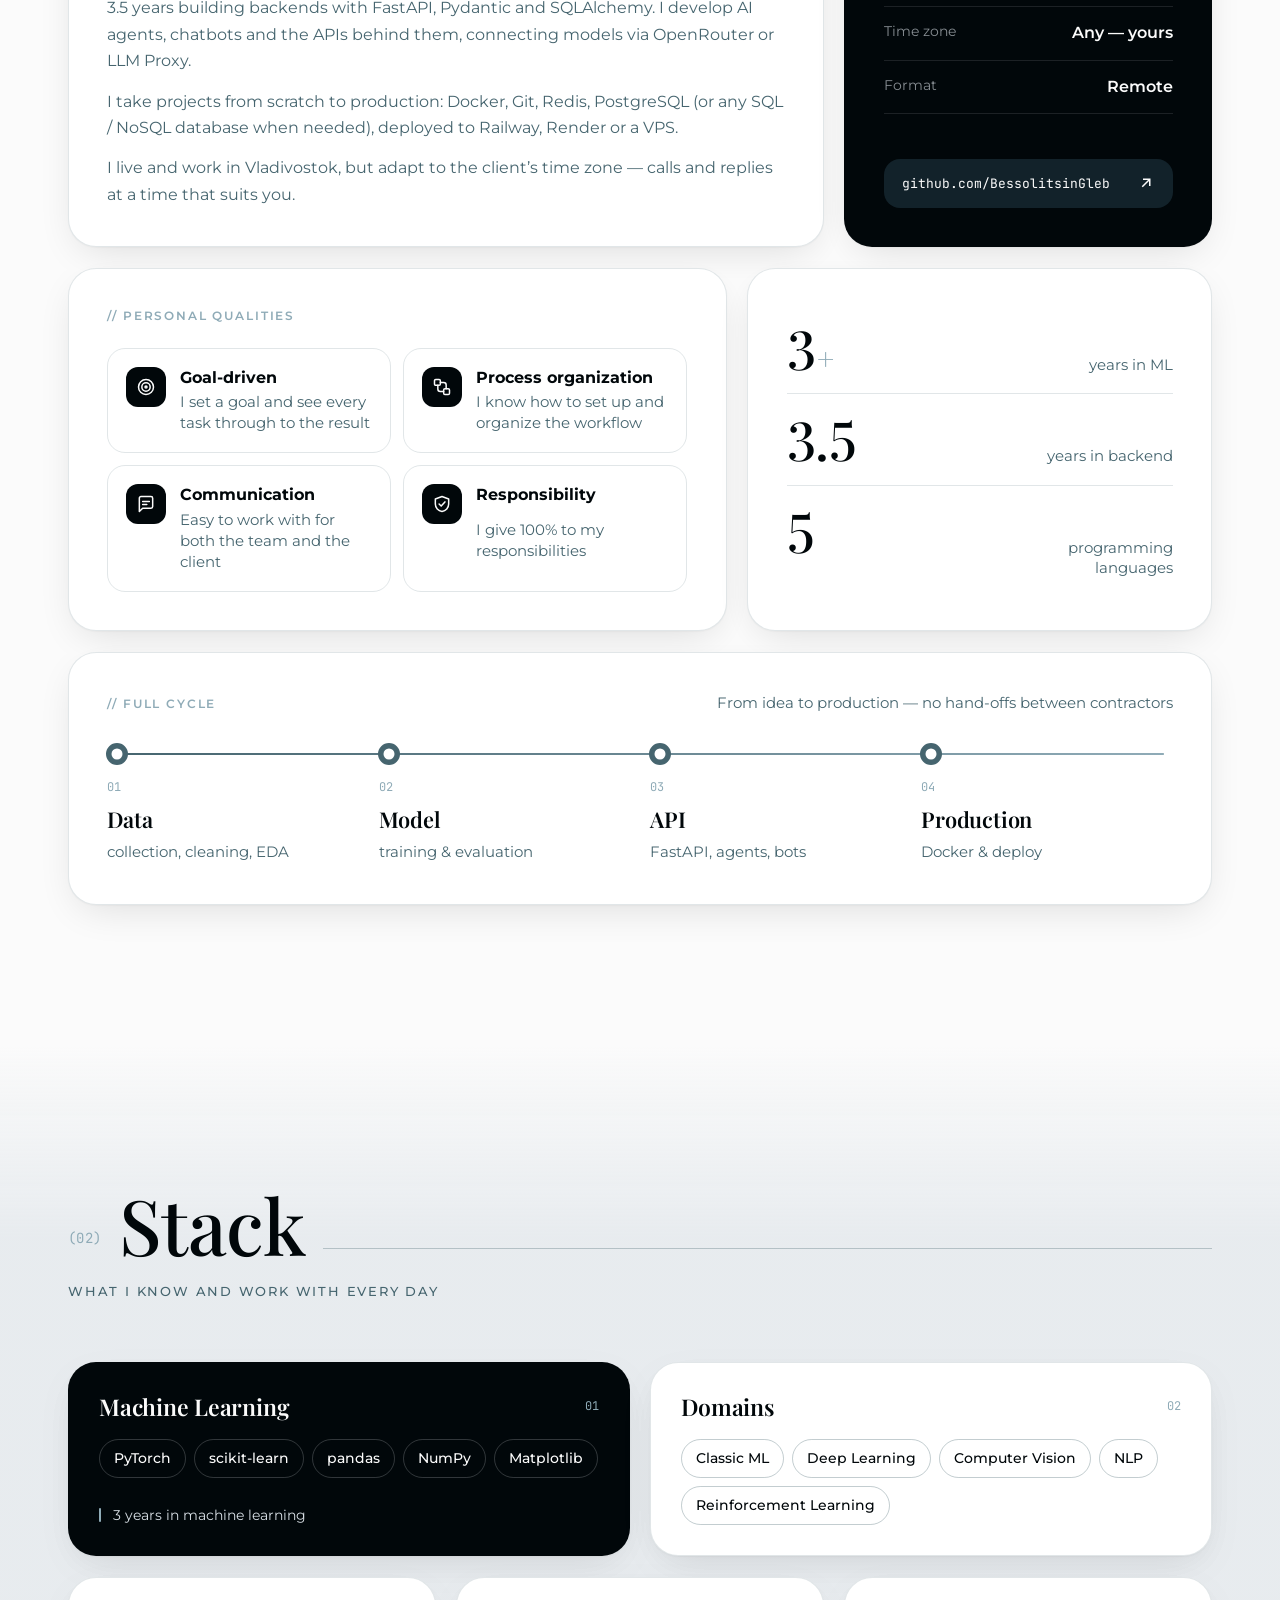
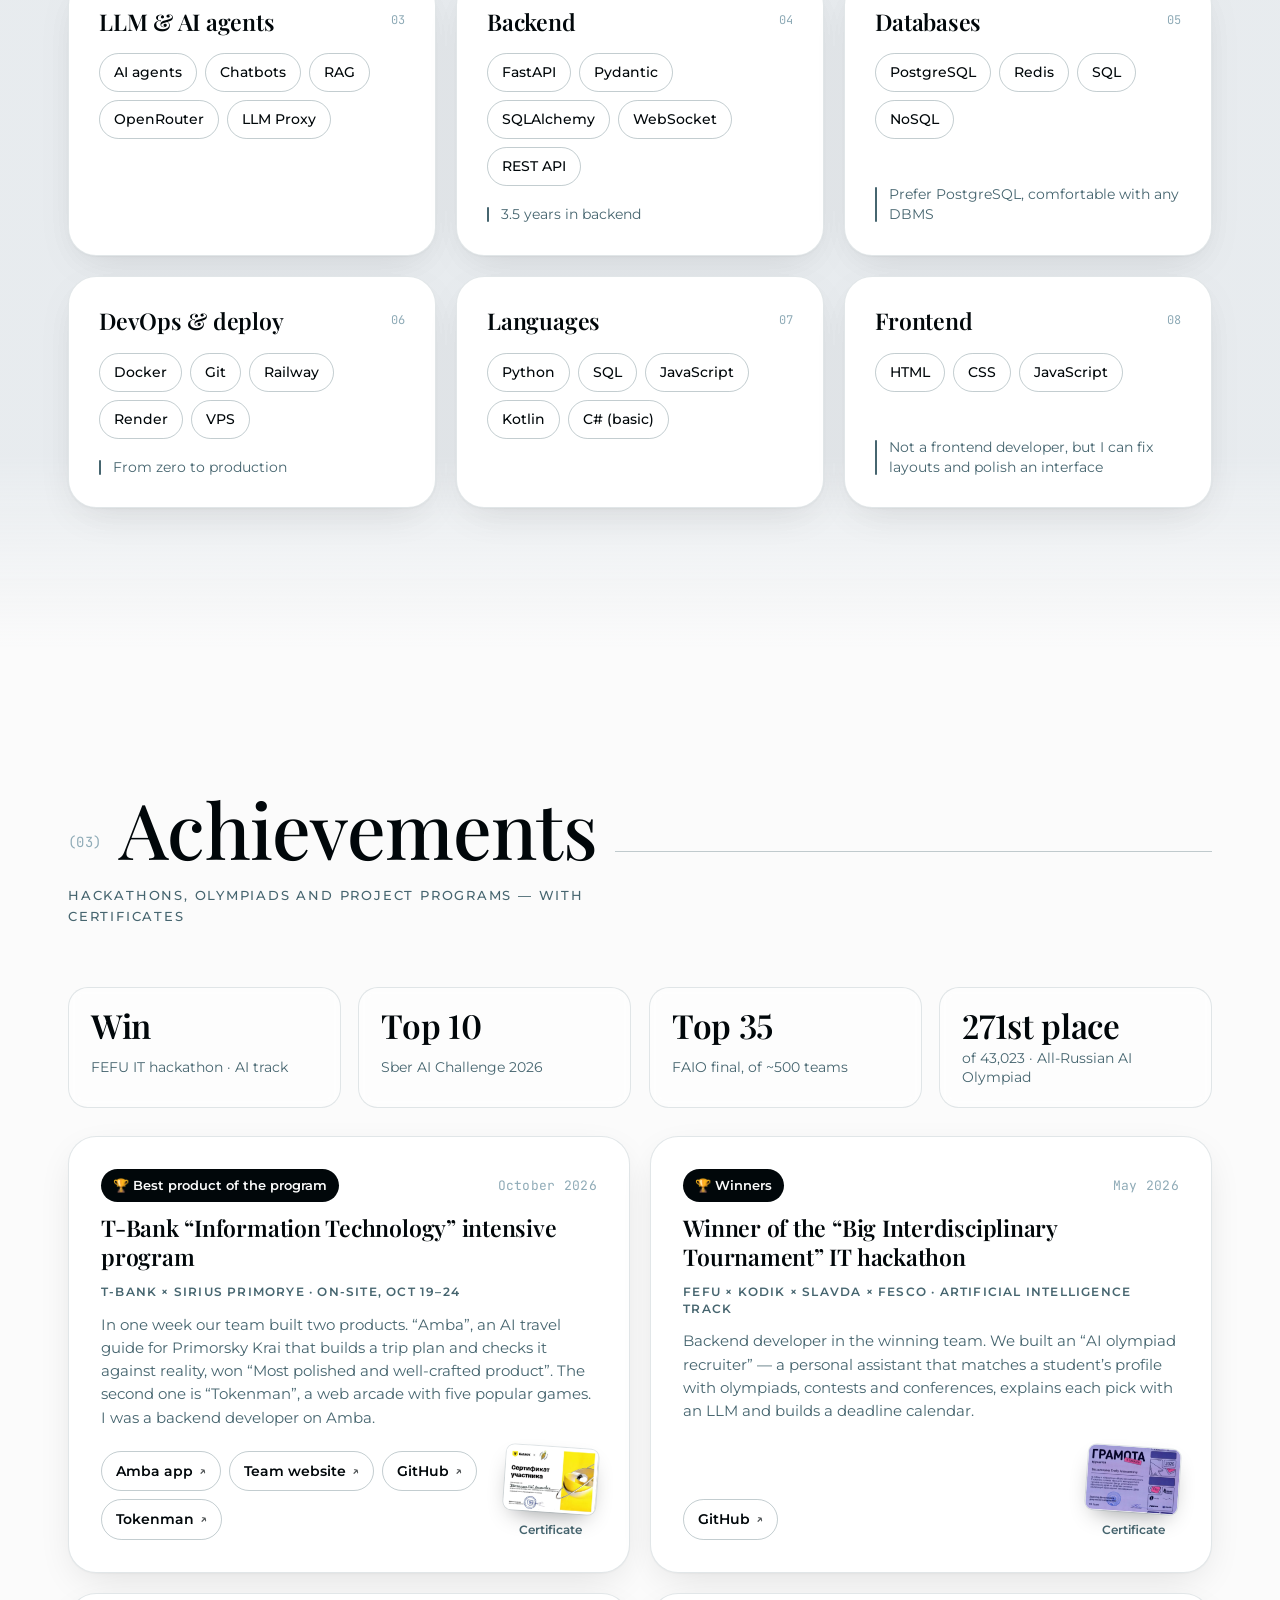
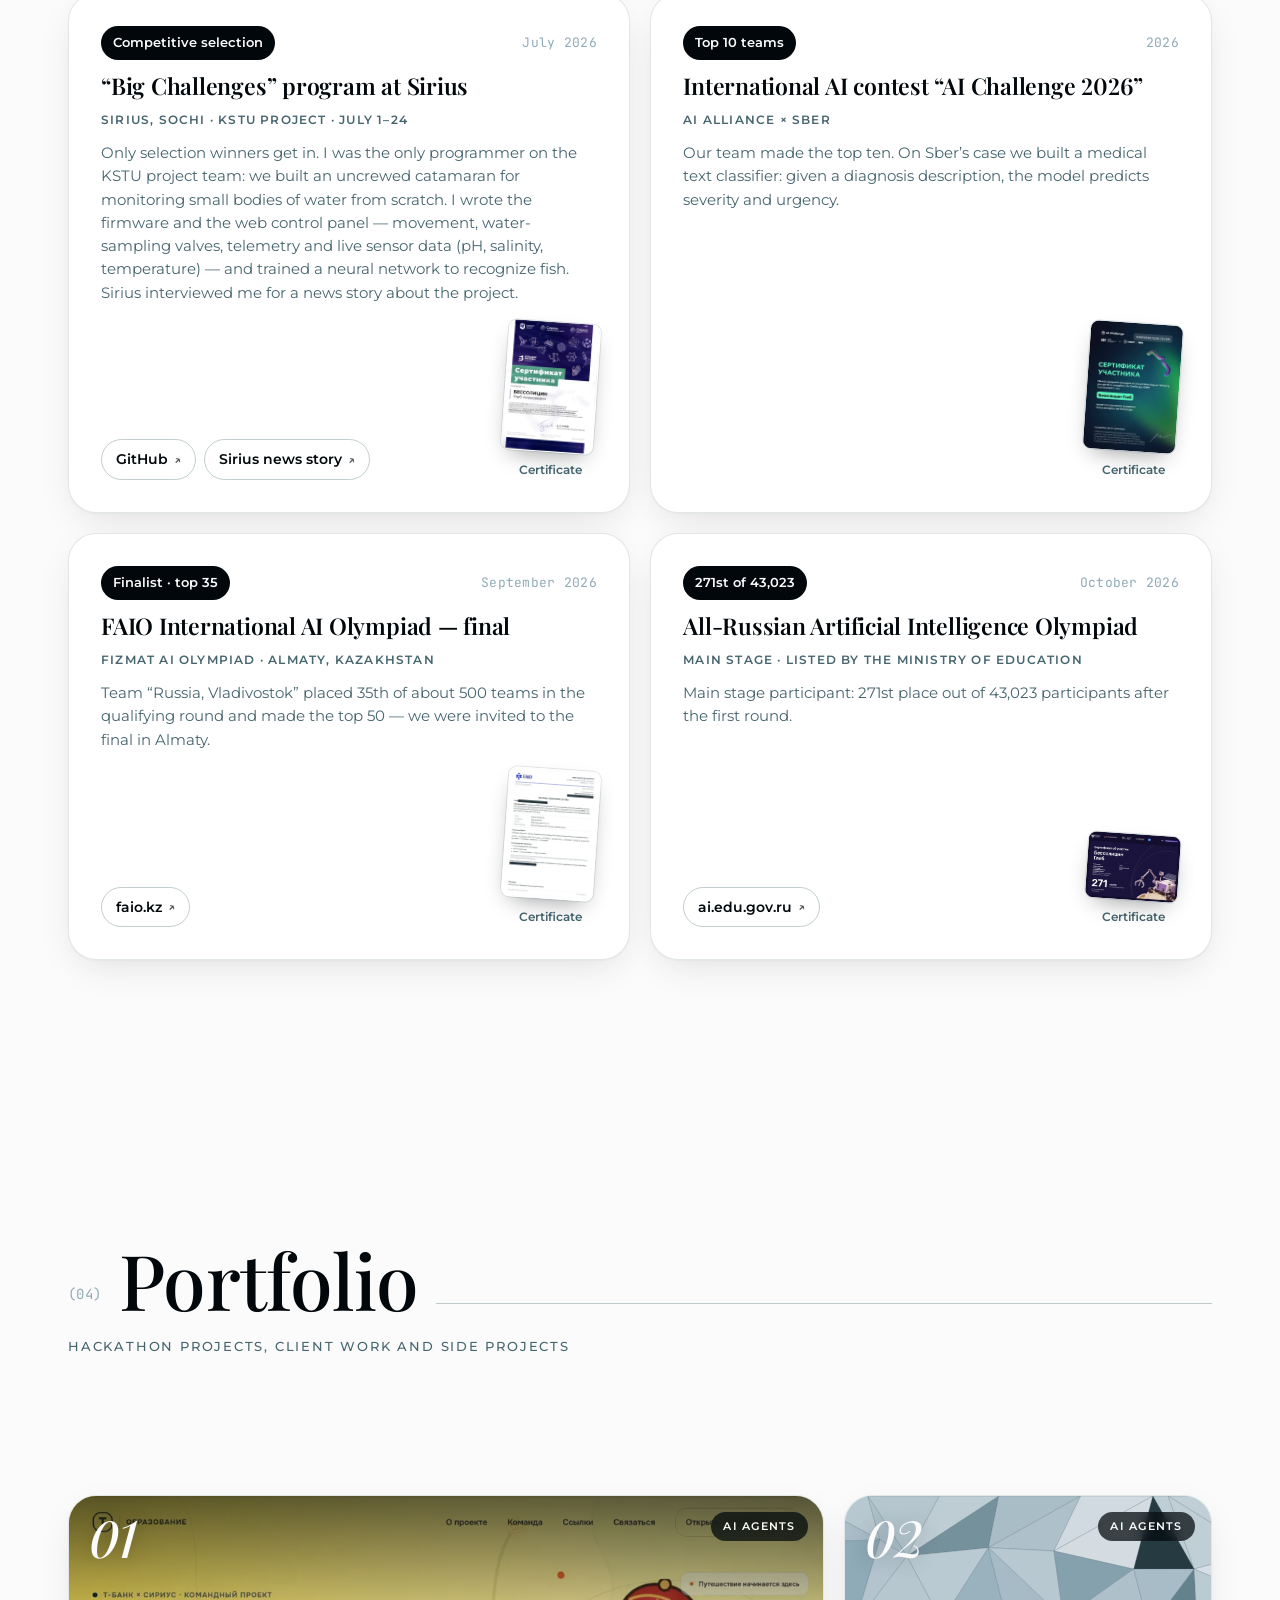
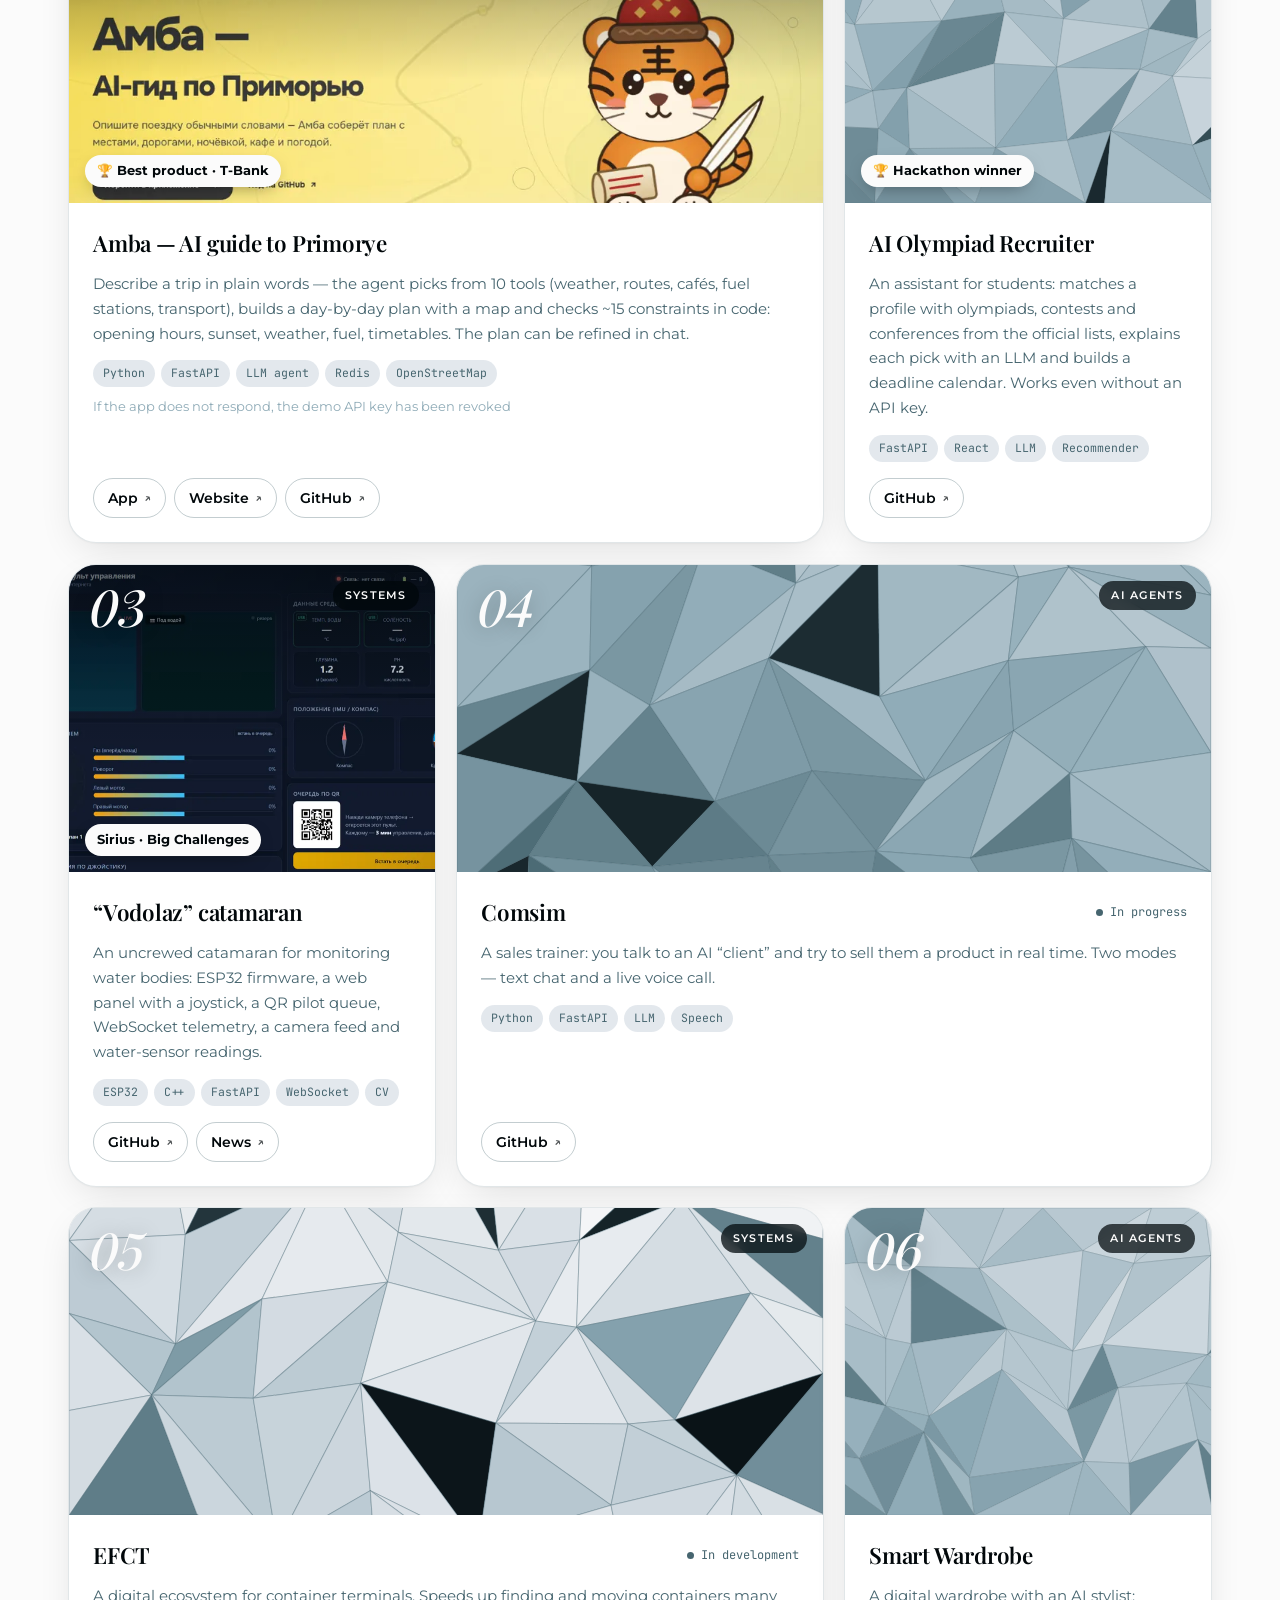
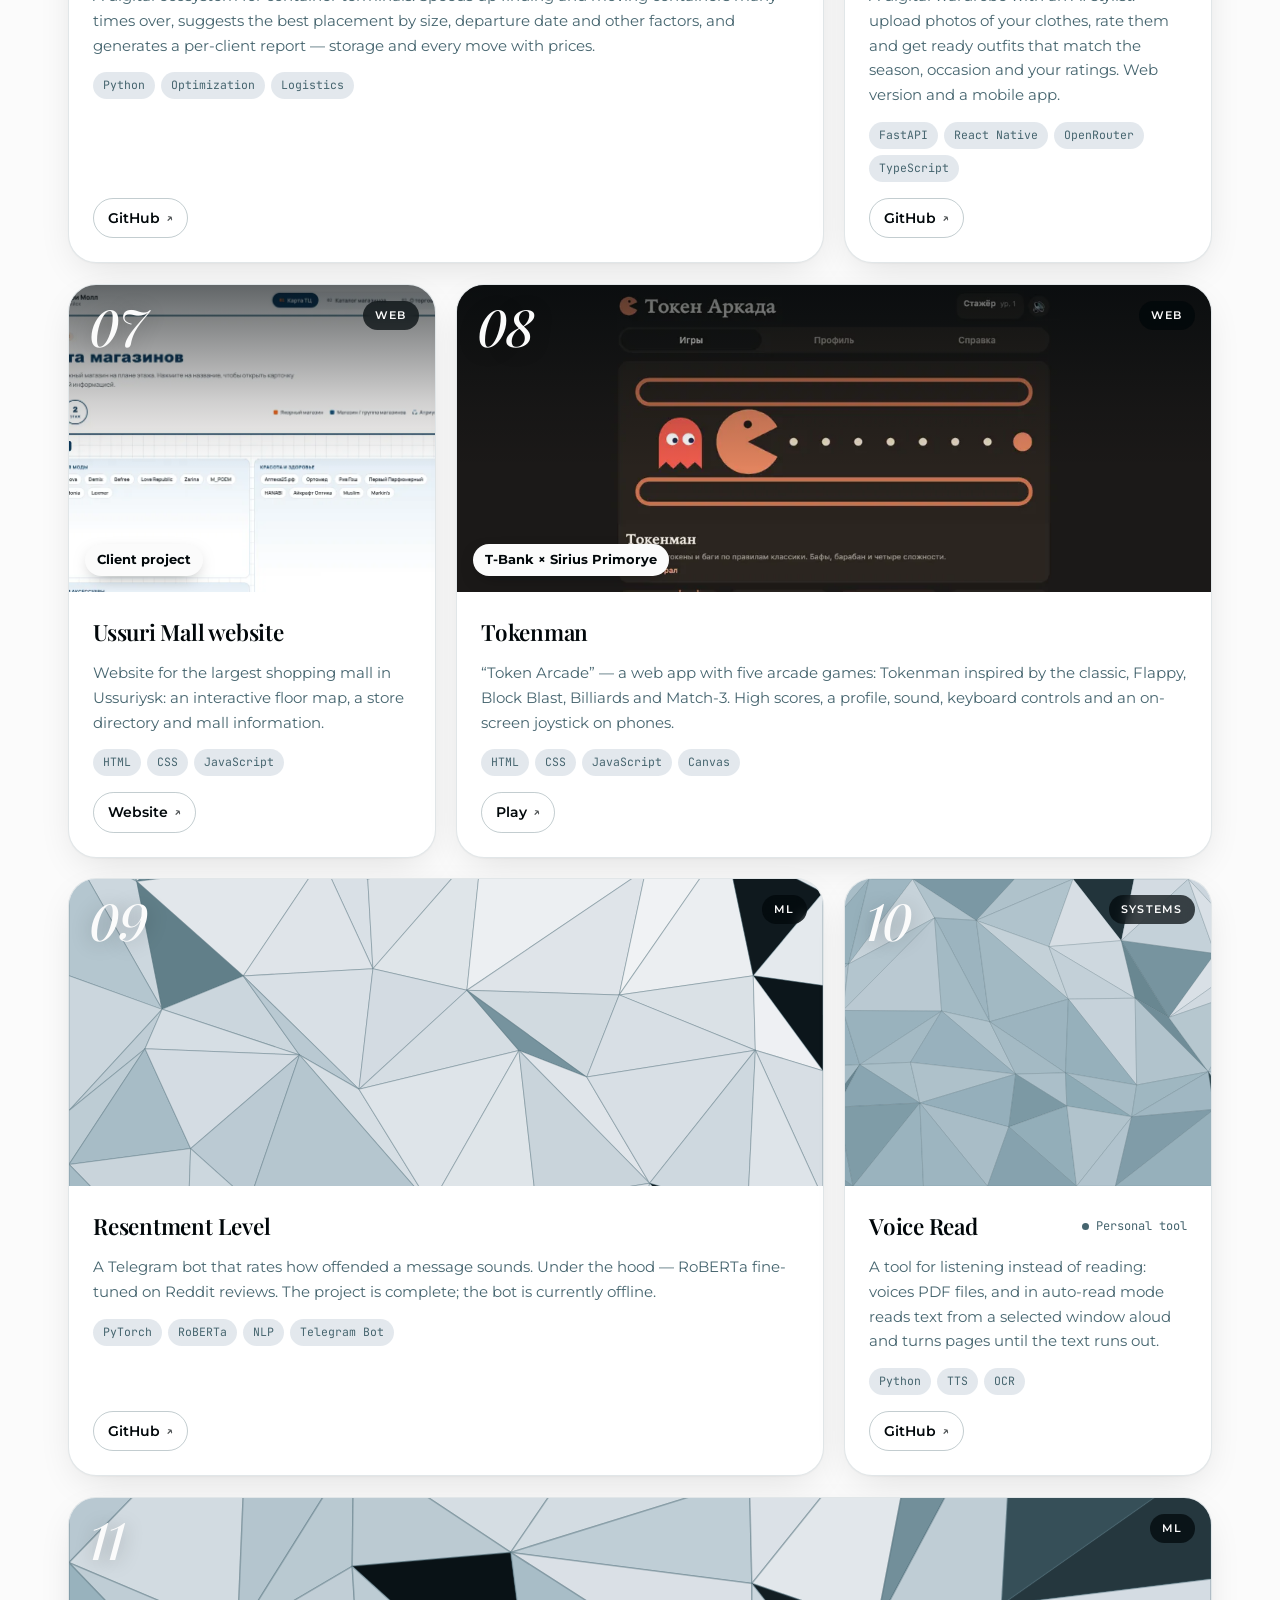
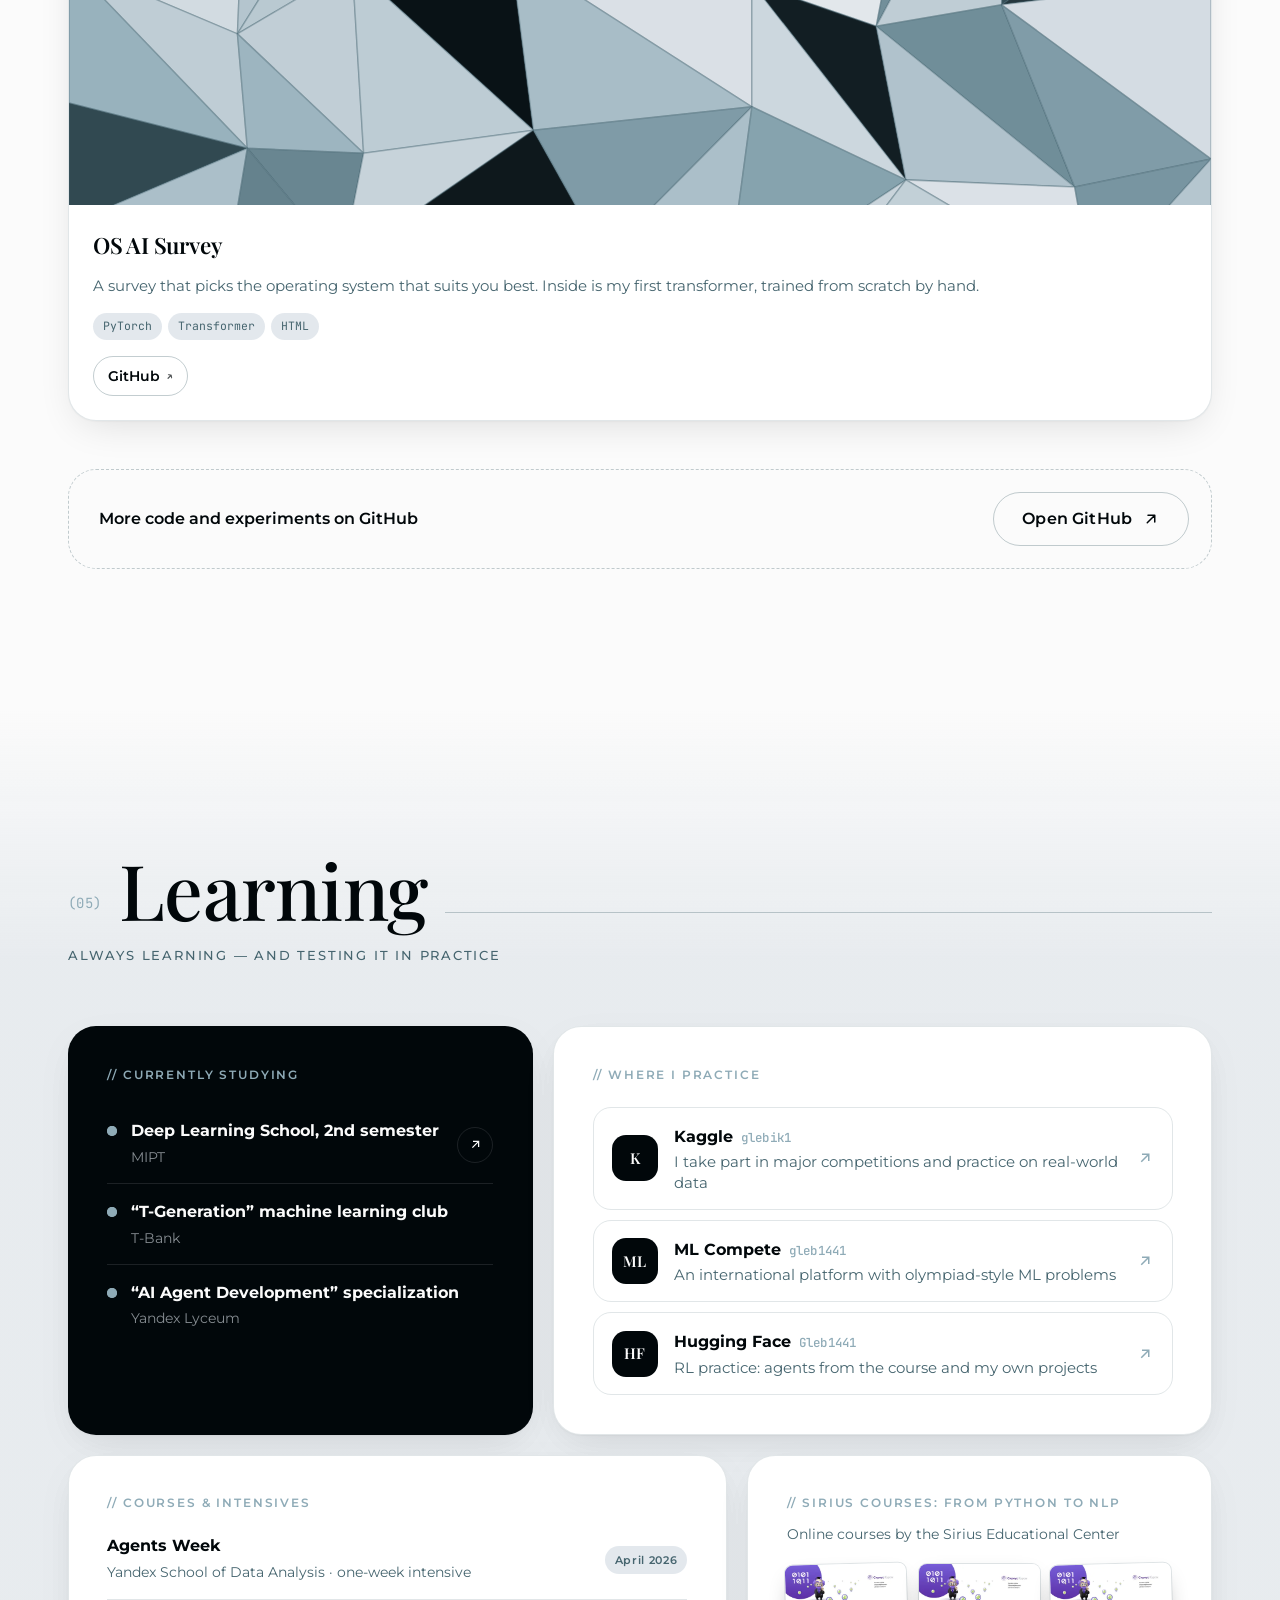
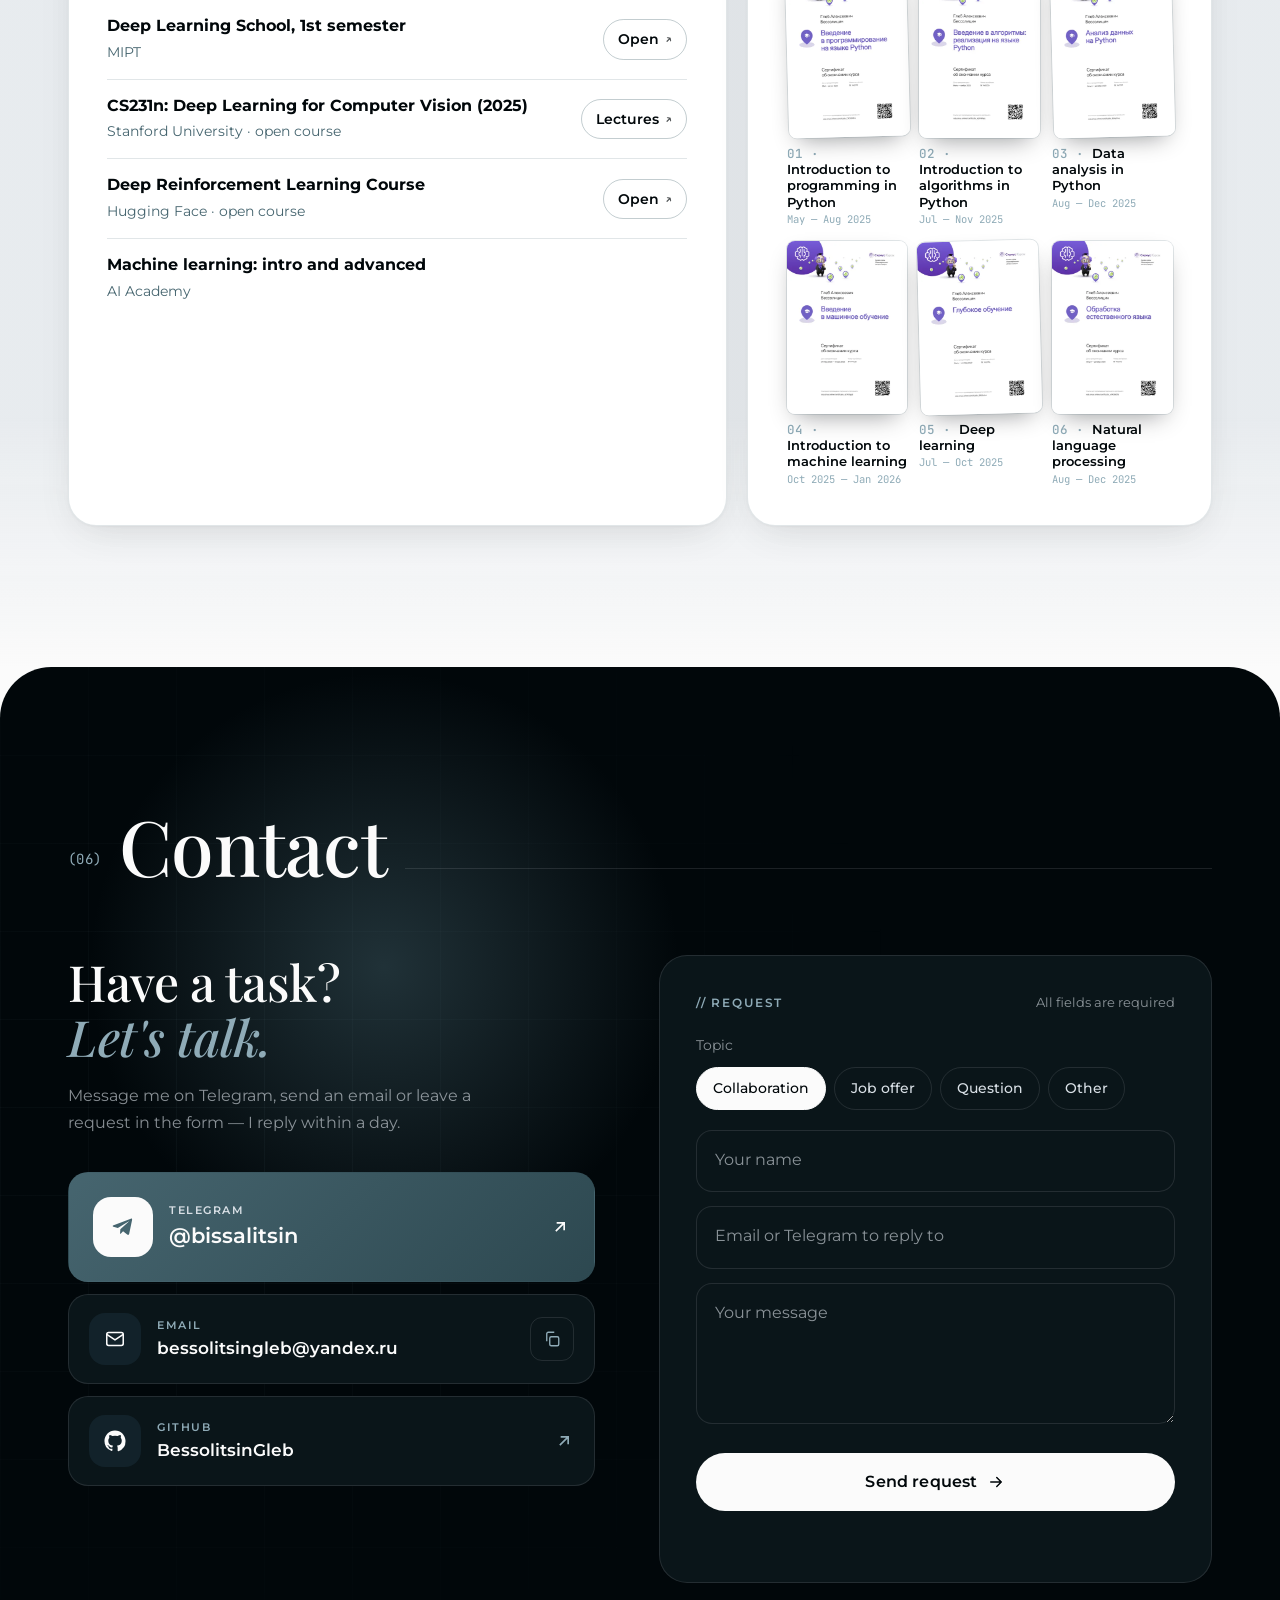
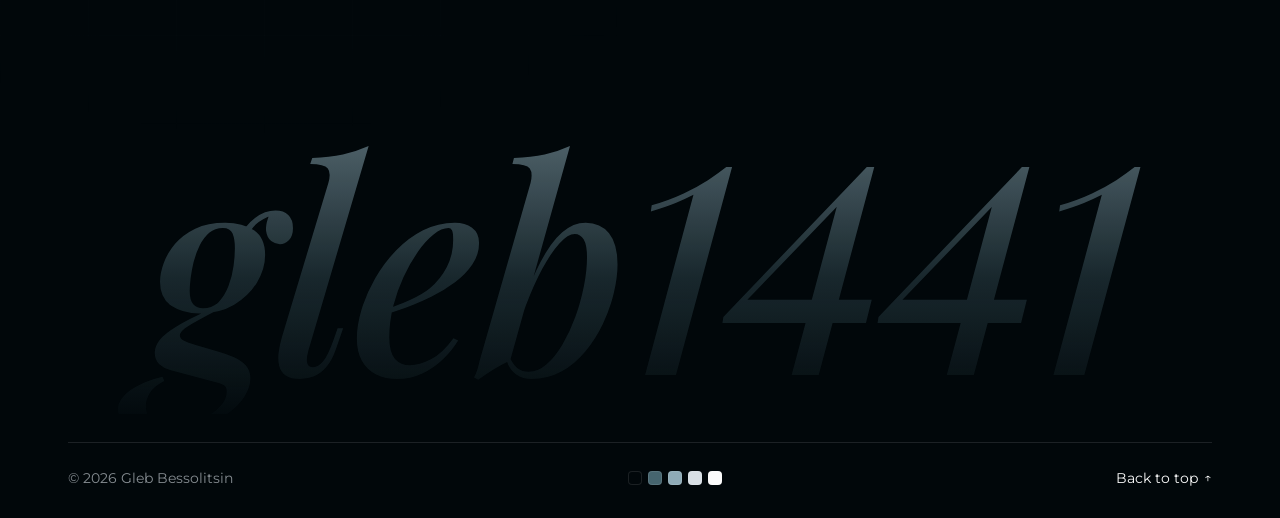
==== commit 9d1a8db7: "Автообновление версии: страница из кэша (например, в Telegram) сама перезагружается на свежую Co-Aut" ====
--- a/index.html
+++ b/index.html
@@ -41,6 +41,8 @@
       if (t !== 'light' && t !== 'dark') t = window.matchMedia('(prefers-color-scheme: dark)').matches ? 'dark' : 'light';
       if (l !== 'ru' && l !== 'en') l = /^ru|^be|^uk|^kk/i.test(navigator.language || 'ru') ? 'ru' : 'en';
       d.setAttribute('data-theme', t);
+      // версия сайта: должна совпадать с version.json (см. README)
+      window.SITE_VERSION = '12';
       d.lang = l;
       d.classList.add('js');
       // открыт внутри Telegram (Mini App или встроенный браузер)
@@ -54,7 +56,7 @@
     })();
   </script>
   <!-- ?v=… — версия файлов: увеличьте число после правок, чтобы браузеры сразу подхватили изменения -->
-  <link rel="stylesheet" href="assets/css/style.css?v=11">
+  <link rel="stylesheet" href="assets/css/style.css?v=12">
 </head>
 <body>
 
@@ -449,7 +451,25 @@
 
   <div class="toast" id="toast" role="status" aria-live="polite"></div>
 
-  <script src="assets/js/content.js?v=11"></script>
-  <script src="assets/js/main.js?v=11"></script>
+  <!-- автообновление: если браузер (например, встроенный в Telegram) показал страницу из кэша,
+       а на сервере уже новая версия — перезагружаемся на свежую -->
+  <script>
+    (function () {
+      if (!window.fetch || !window.URL) return;
+      fetch('version.json?t=' + Date.now(), { cache: 'no-store' })
+        .then(function (r) { return r.ok ? r.json() : null; })
+        .then(function (d) {
+          if (!d || !d.version || String(d.version) === window.SITE_VERSION) return;
+          var key = 'gleb1441:reloaded-' + d.version;
+          try { if (sessionStorage.getItem(key)) return; sessionStorage.setItem(key, '1'); } catch (e) {}
+          var u = new URL(location.href);
+          u.searchParams.set('v', d.version);
+          location.replace(u.toString());
+        })
+        .catch(function () {});
+    })();
+  </script>
+  <script src="assets/js/content.js?v=12"></script>
+  <script src="assets/js/main.js?v=12"></script>
 </body>
 </html>
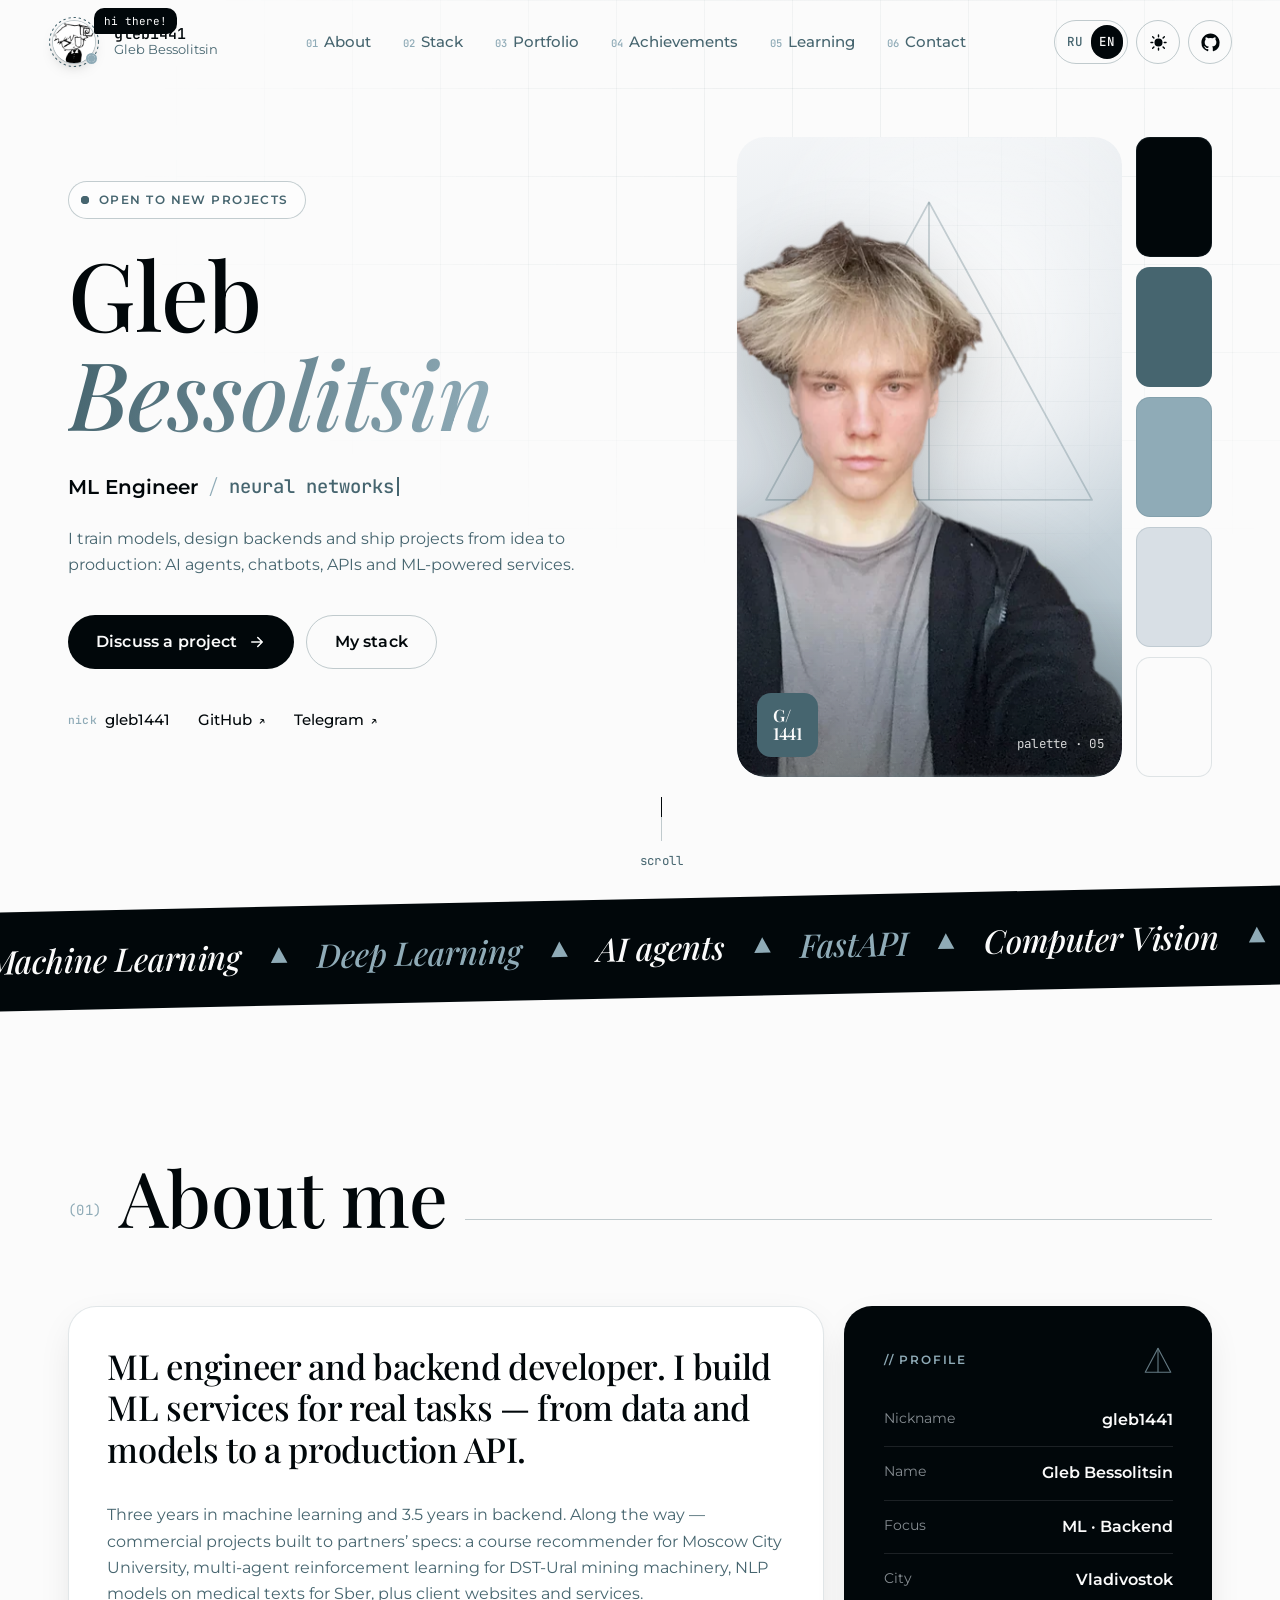
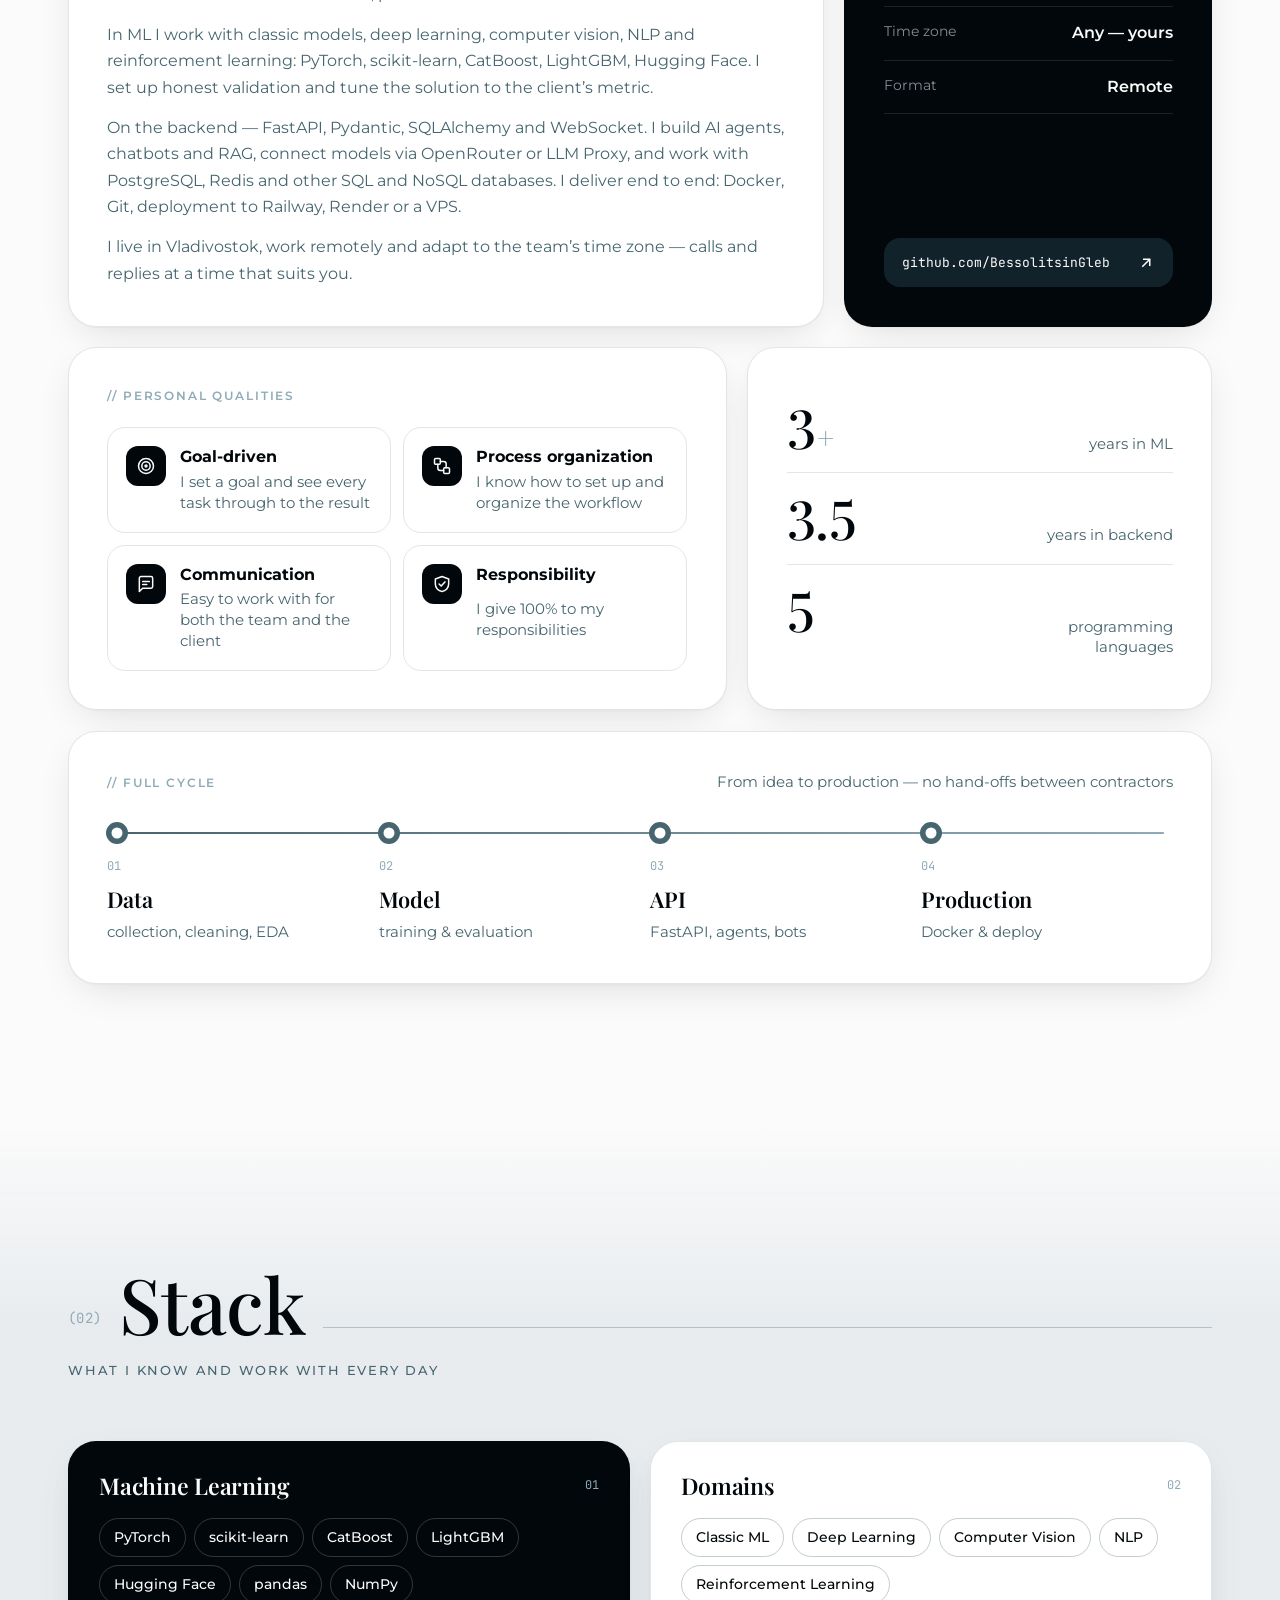
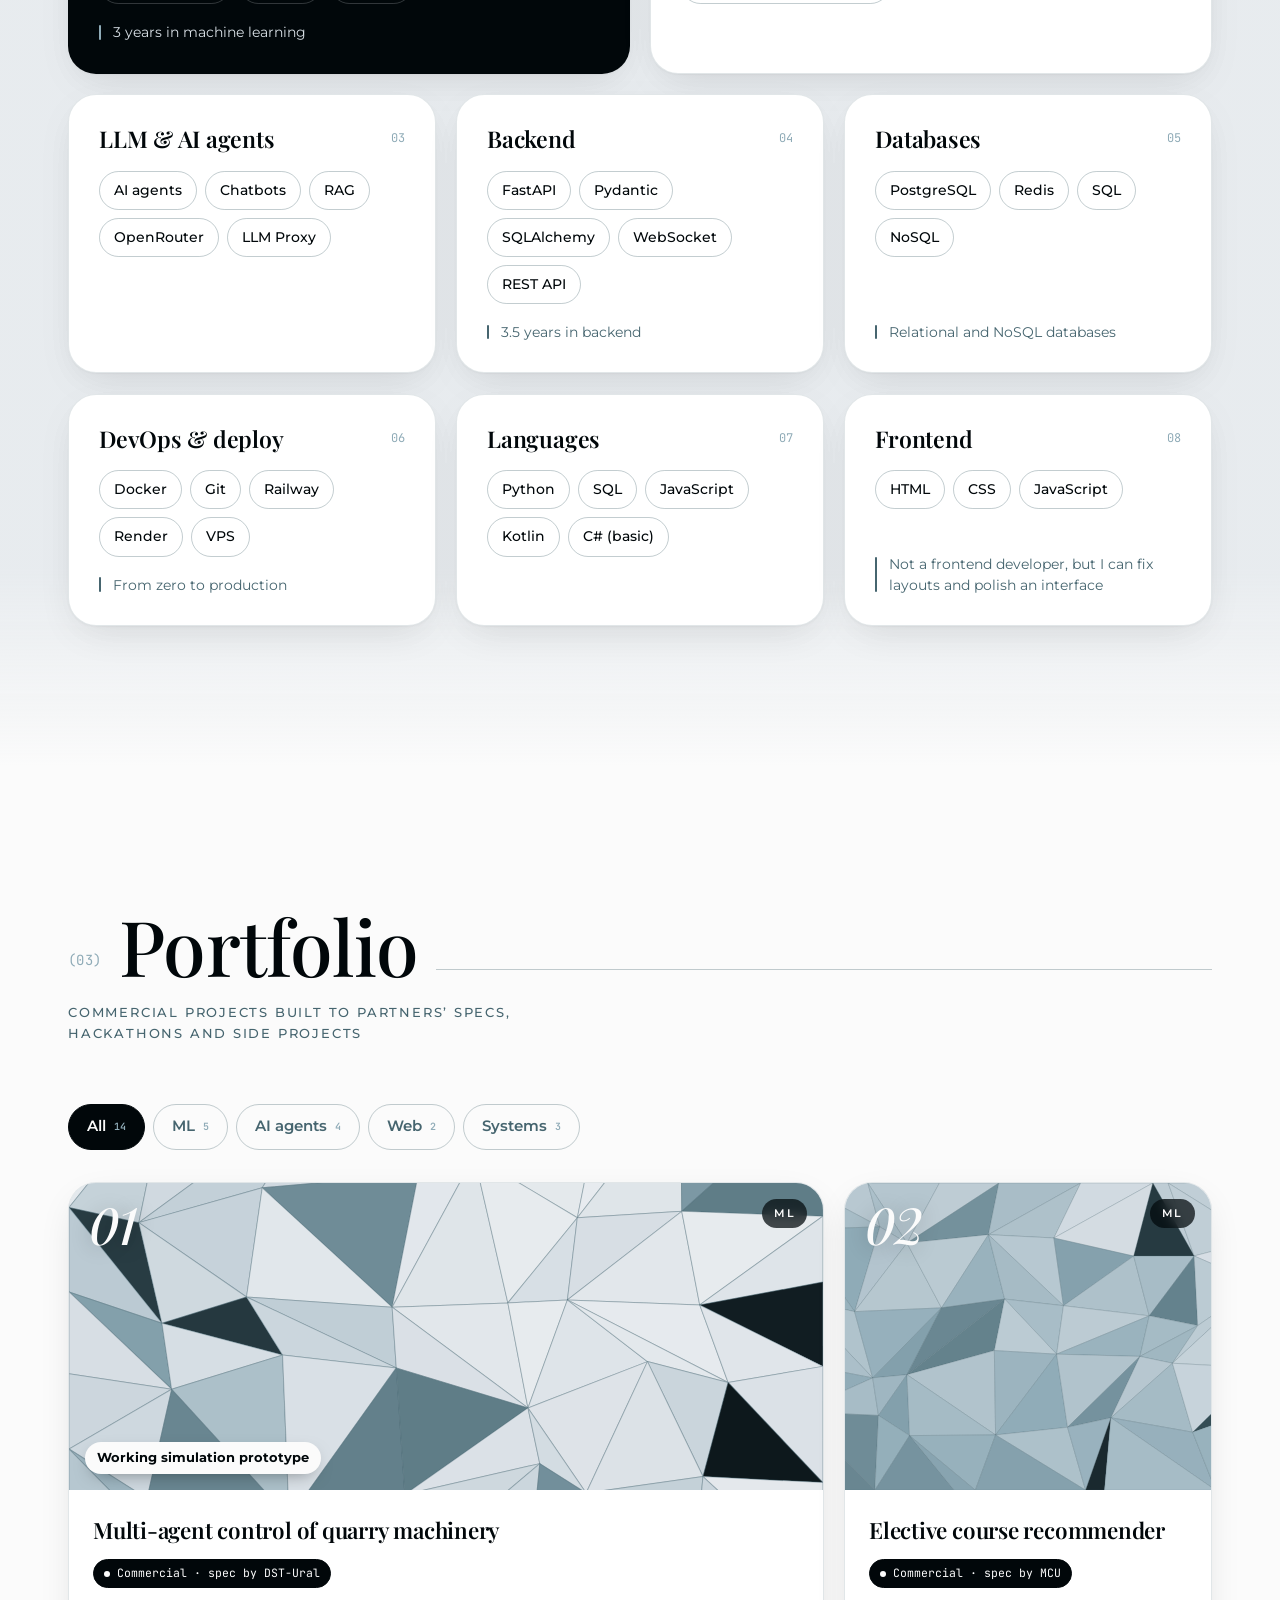
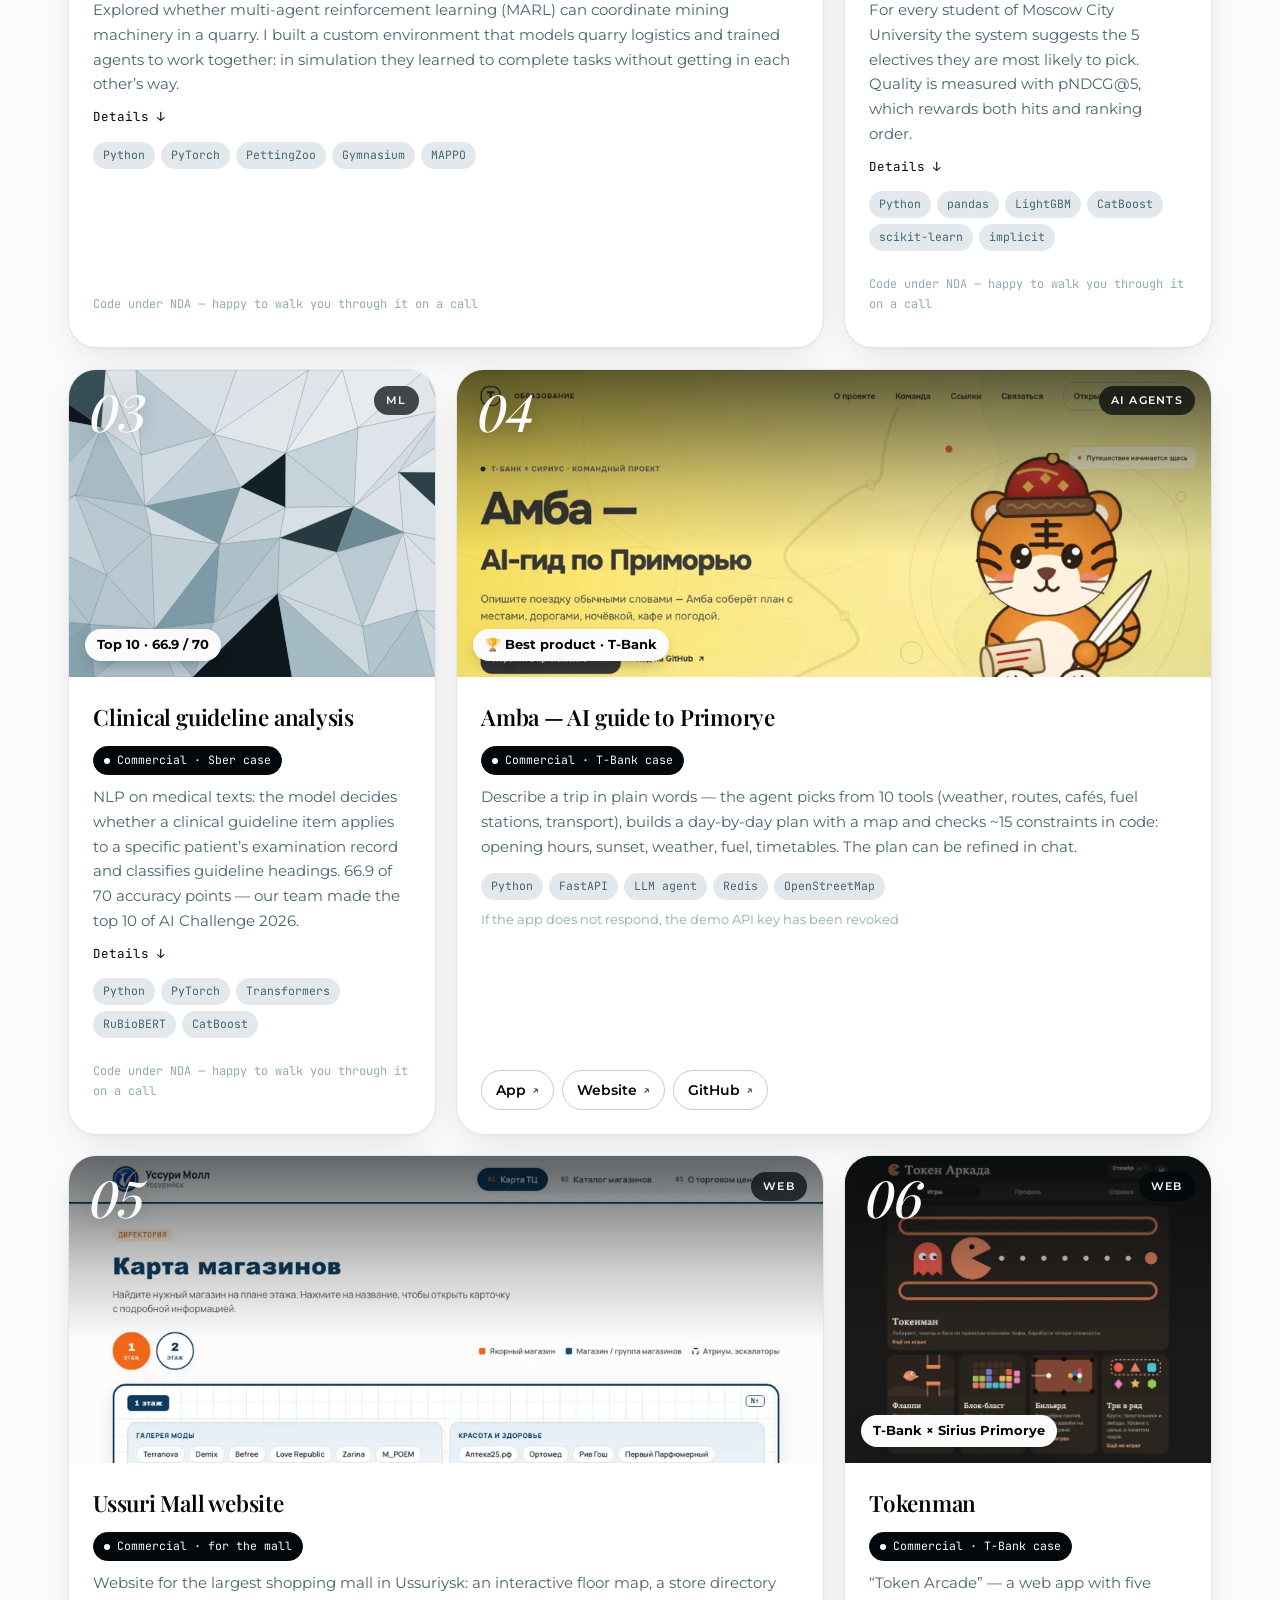
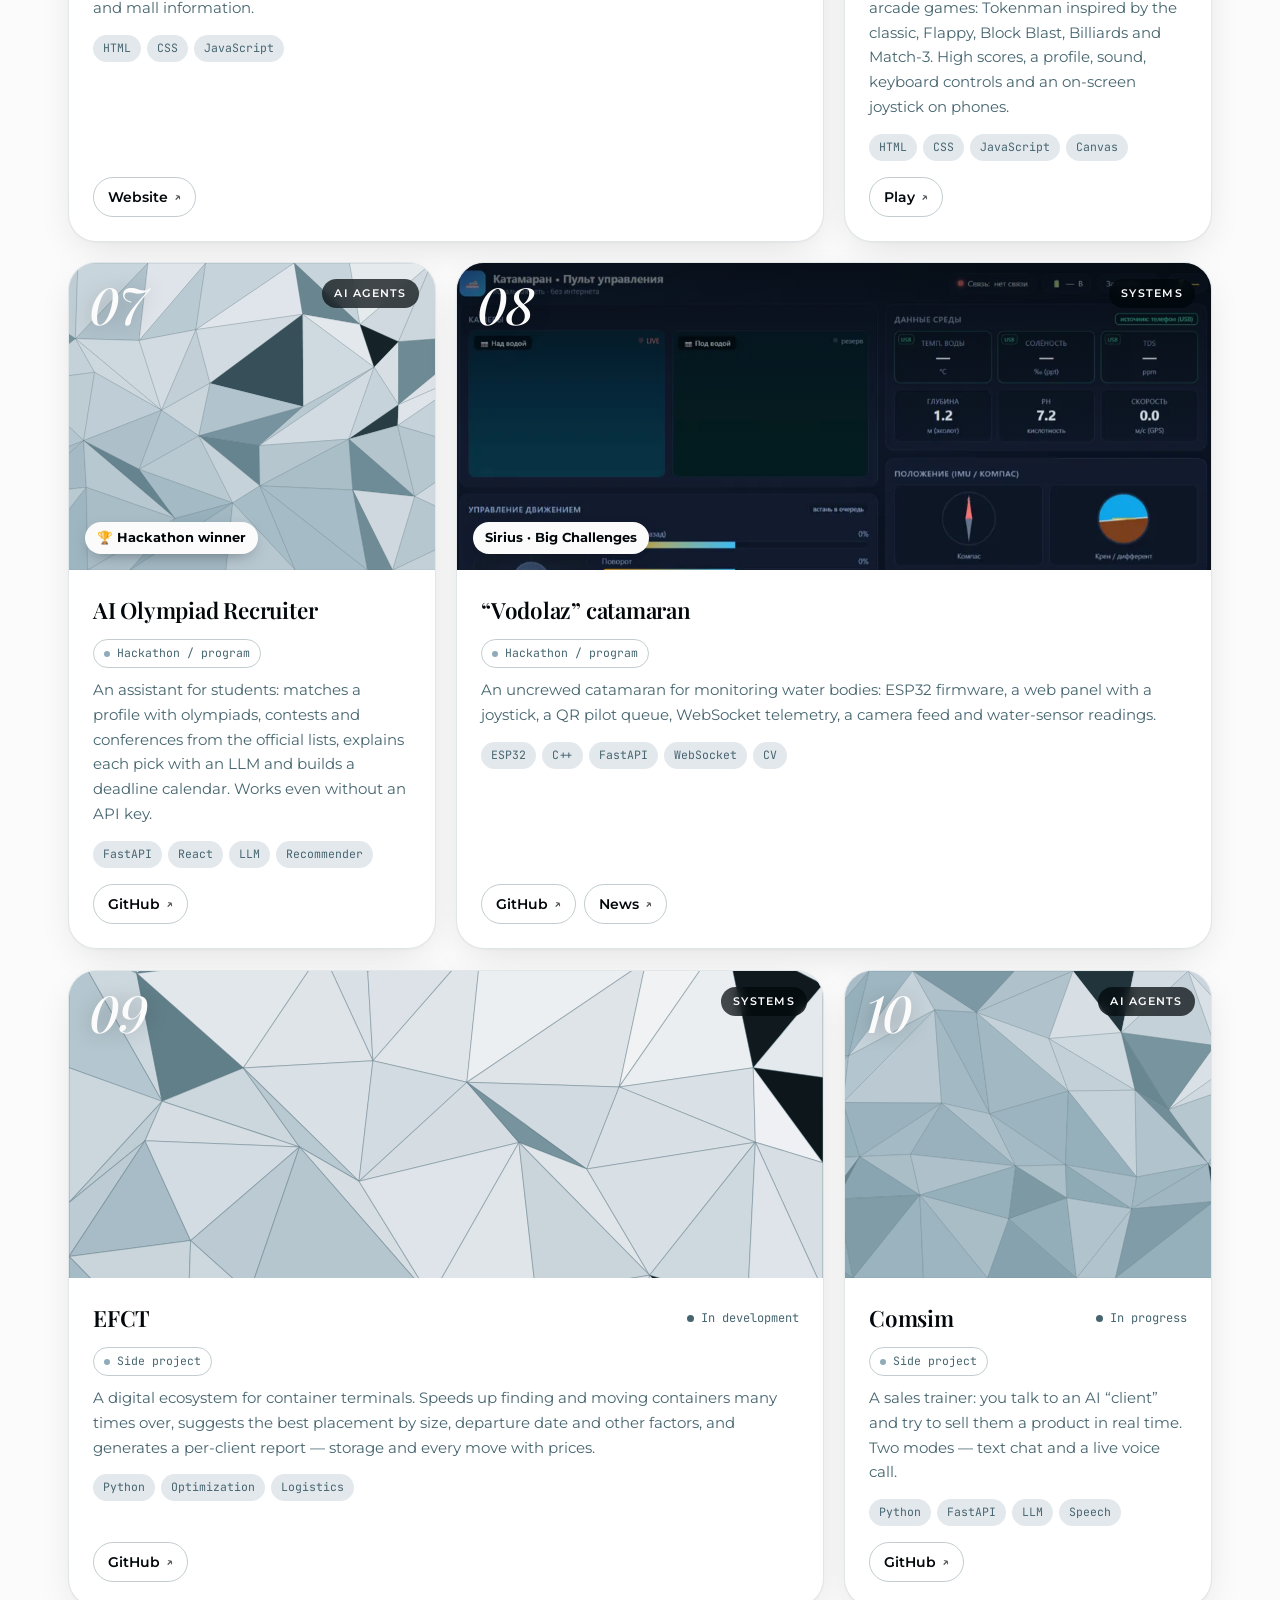
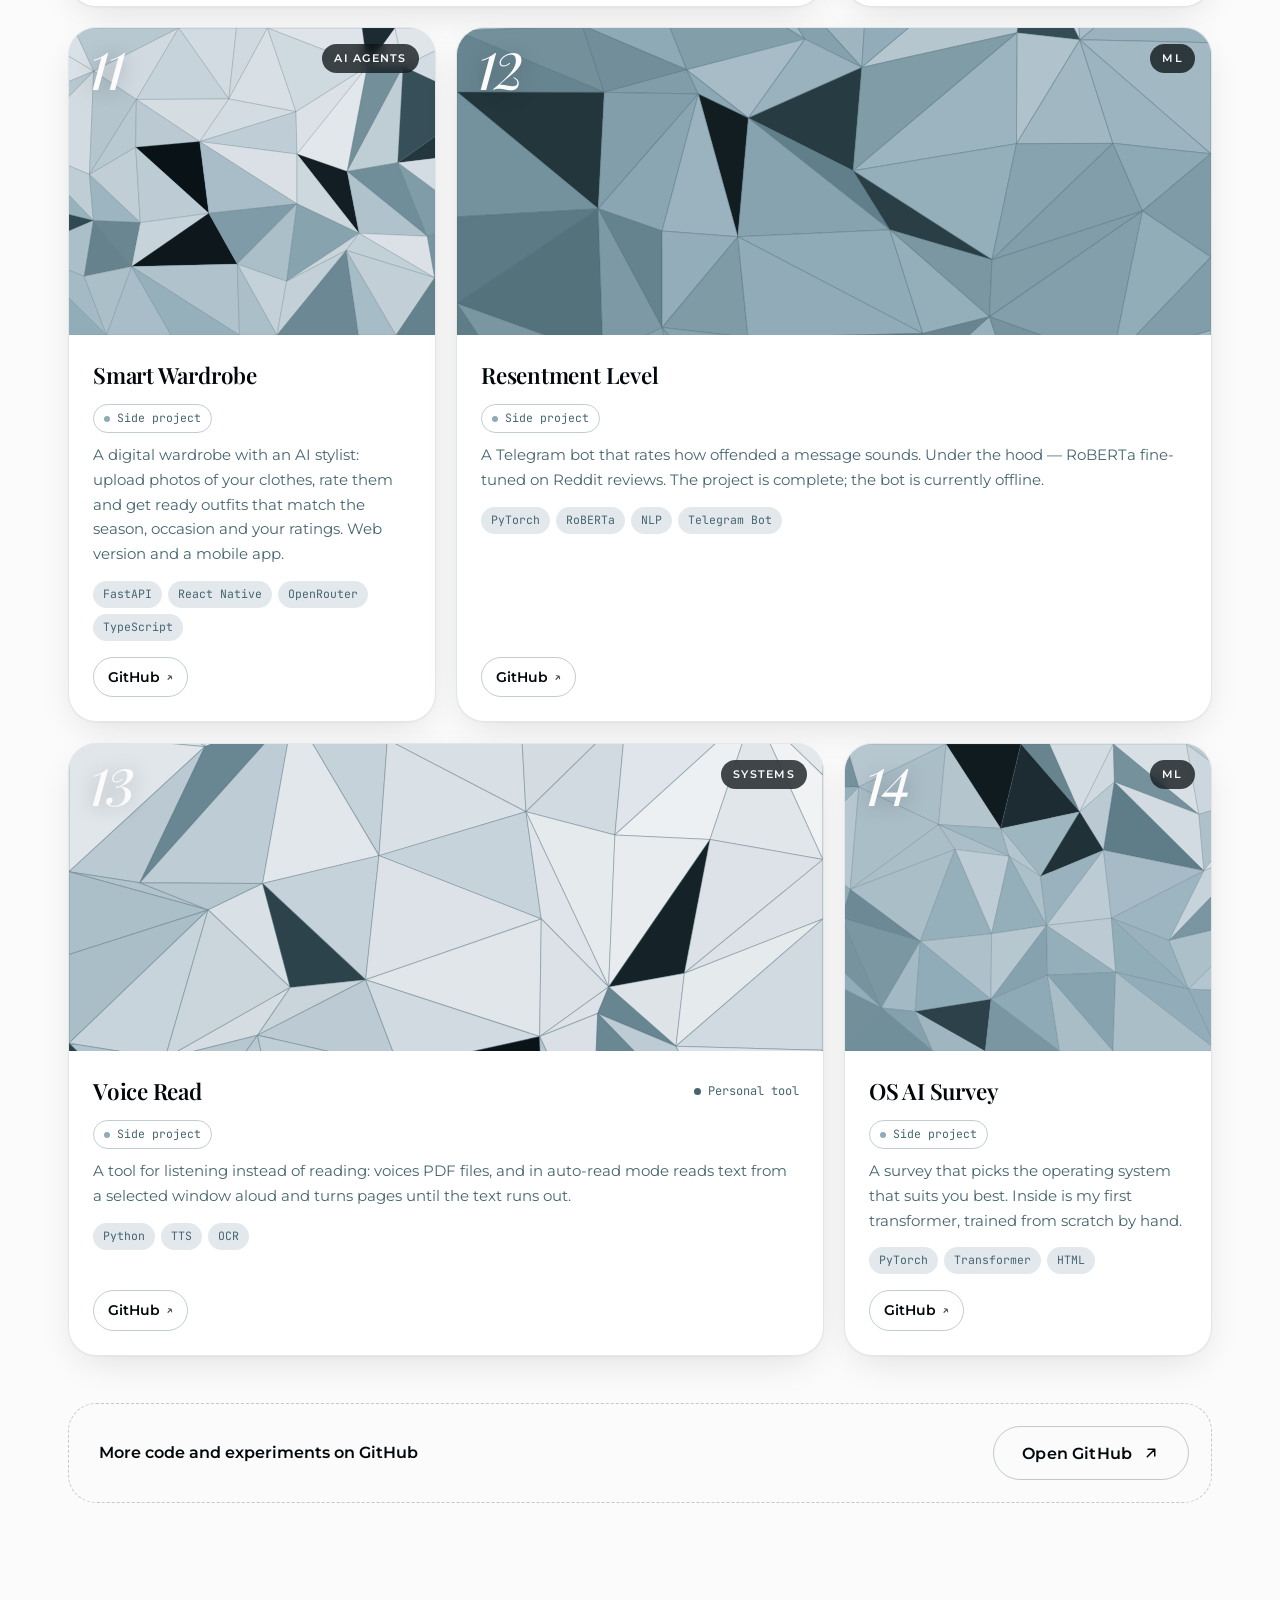
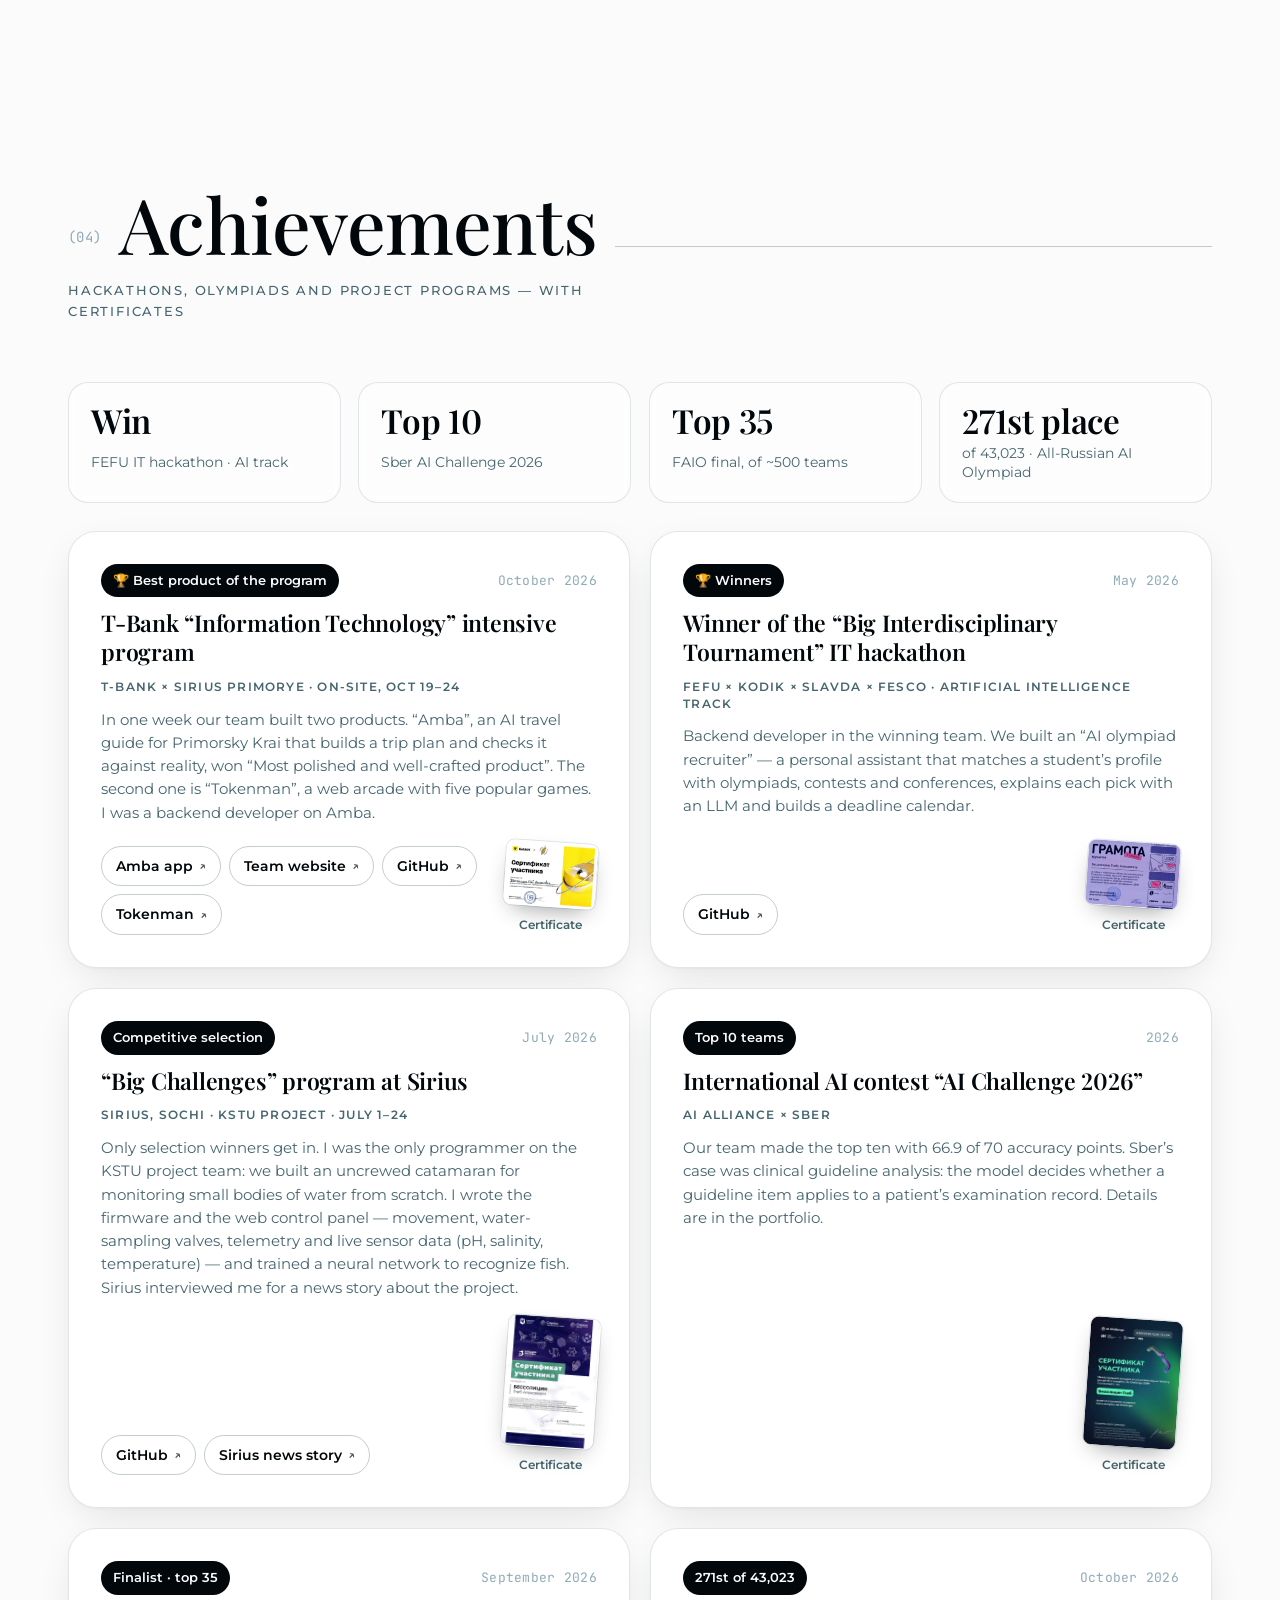
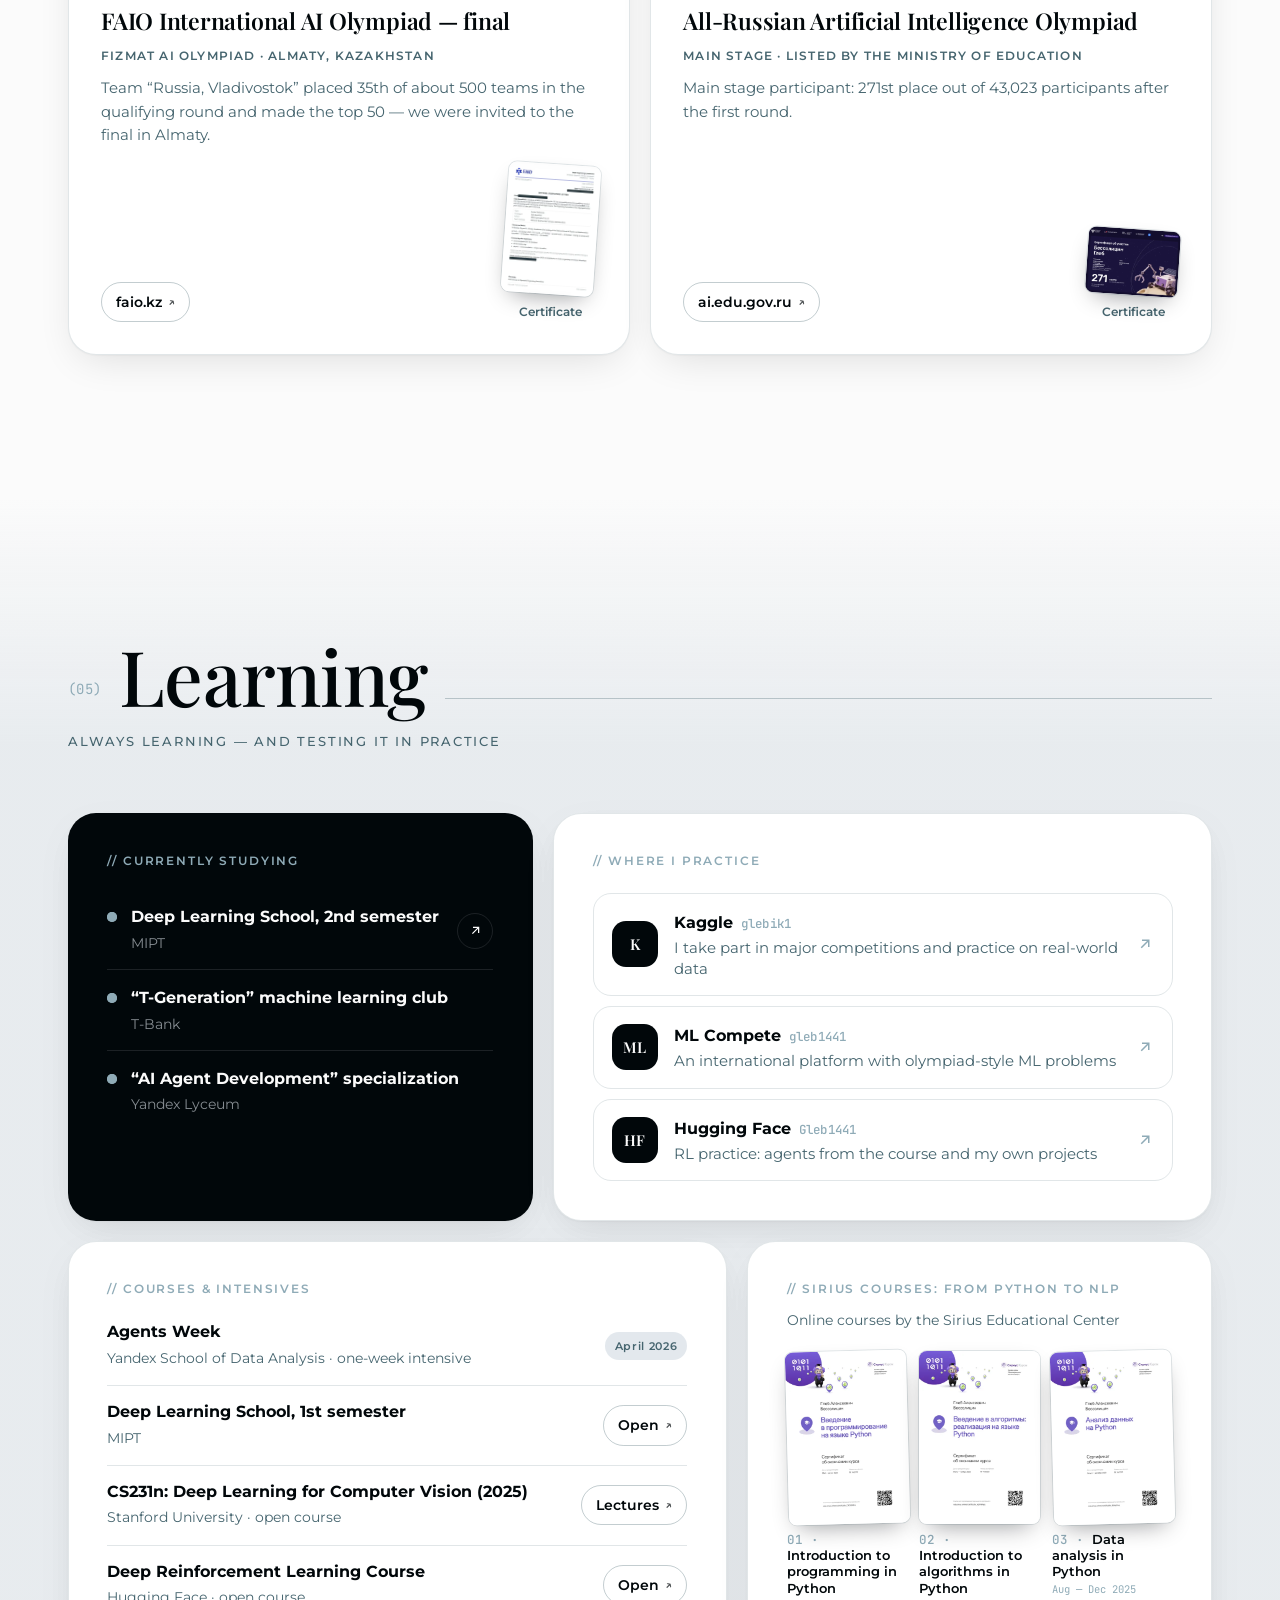
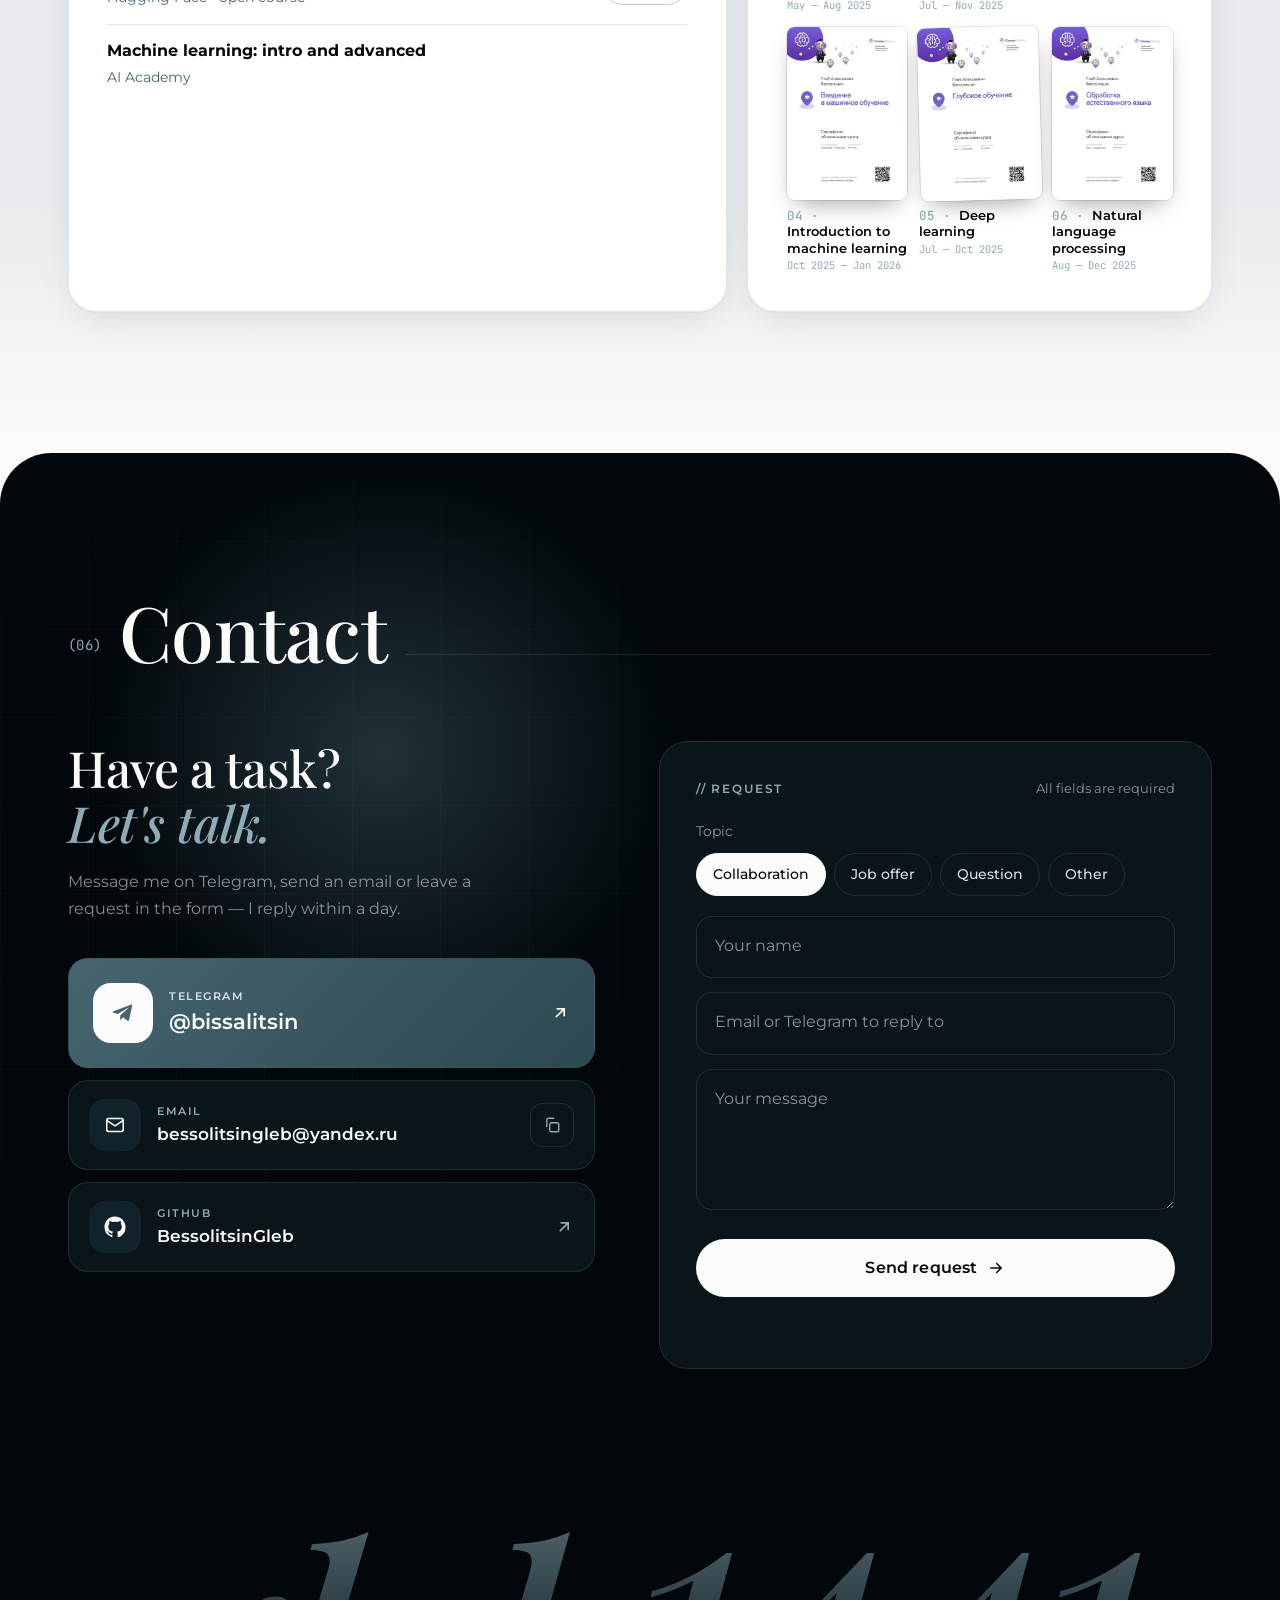
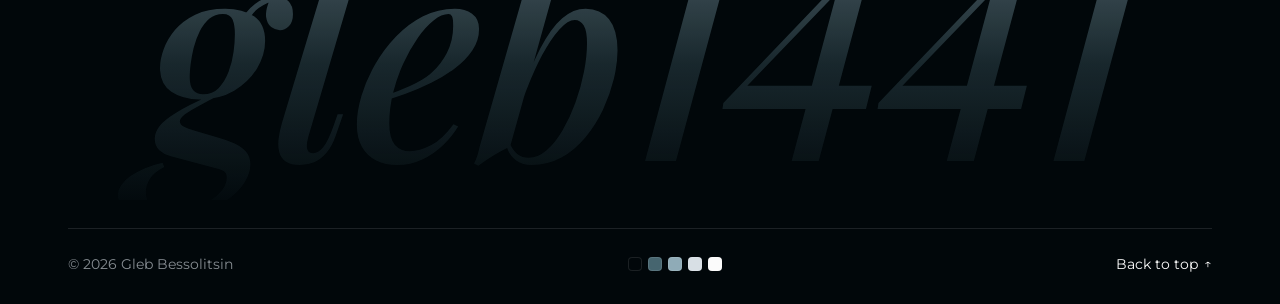
==== commit ea901694: "Новое фото, уверенный блок «Обо мне», портфолио перед достижениями - три коммерческих проекта: ДСТ-У" ====
--- a/index.html
+++ b/index.html
@@ -28,7 +28,7 @@
   <link rel="icon" type="image/png" href="assets/img/favicon.png">
   <link rel="apple-touch-icon" href="assets/img/apple-touch-icon.png">
 
-  <link rel="preload" as="image" href="assets/img/portrait.webp" imagesrcset="assets/img/portrait-620.webp 582w, assets/img/portrait.webp 985w" imagesizes="(max-width: 767px) 92vw, (max-width: 1099px) 70vw, 560px">
+  <link rel="preload" as="image" href="assets/img/portrait.webp?v=13" imagesrcset="assets/img/portrait-620.webp?v=13 582w, assets/img/portrait.webp?v=13 985w" imagesizes="(max-width: 767px) 92vw, (max-width: 1099px) 70vw, 560px">
   <link rel="preconnect" href="https://fonts.googleapis.com">
   <link rel="preconnect" href="https://fonts.gstatic.com" crossorigin>
   <link href="https://fonts.googleapis.com/css2?family=JetBrains+Mono:wght@400;500&family=Montserrat:ital,wght@0,400..700;1,400..500&family=Playfair+Display:ital,wght@0,400..800;1,400..700&display=swap" rel="stylesheet">
@@ -42,7 +42,7 @@
       if (l !== 'ru' && l !== 'en') l = /^ru|^be|^uk|^kk/i.test(navigator.language || 'ru') ? 'ru' : 'en';
       d.setAttribute('data-theme', t);
       // версия сайта: должна совпадать с version.json (см. README)
-      window.SITE_VERSION = '12';
+      window.SITE_VERSION = '13';
       d.lang = l;
       d.classList.add('js');
       // открыт внутри Telegram (Mini App или встроенный браузер)
@@ -56,7 +56,7 @@
     })();
   </script>
   <!-- ?v=… — версия файлов: увеличьте число после правок, чтобы браузеры сразу подхватили изменения -->
-  <link rel="stylesheet" href="assets/css/style.css?v=12">
+  <link rel="stylesheet" href="assets/css/style.css?v=13">
 </head>
 <body>
 
@@ -92,8 +92,8 @@
       <nav class="nav" id="nav" data-i18n-attr="aria-label:aria.nav" aria-label="Основная навигация">
         <a href="#about" class="nav__link"><span class="nav__num">01</span><span data-i18n="nav.about">Обо мне</span></a>
         <a href="#stack" class="nav__link"><span class="nav__num">02</span><span data-i18n="nav.stack">Стек</span></a>
-        <a href="#achievements" class="nav__link"><span class="nav__num">03</span><span data-i18n="nav.achievements">Достижения</span></a>
-        <a href="#portfolio" class="nav__link"><span class="nav__num">04</span><span data-i18n="nav.portfolio">Портфолио</span></a>
+        <a href="#portfolio" class="nav__link"><span class="nav__num">03</span><span data-i18n="nav.portfolio">Портфолио</span></a>
+        <a href="#achievements" class="nav__link"><span class="nav__num">04</span><span data-i18n="nav.achievements">Достижения</span></a>
         <a href="#learning" class="nav__link"><span class="nav__num">05</span><span data-i18n="nav.learning">Обучение</span></a>
         <a href="#contact" class="nav__link"><span class="nav__num">06</span><span data-i18n="nav.contact">Связаться</span></a>
         <div class="nav__extra">
@@ -157,8 +157,8 @@
         <div class="hero__visual">
           <div class="facade facade--portrait" id="portrait">
             <svg class="portrait__shape" viewBox="0 0 100 100" aria-hidden="true"><path d="M50 4 96 88H4Z"/><path d="M50 4v84"/></svg>
-            <img class="portrait__img" src="assets/img/portrait.webp"
-                 srcset="assets/img/portrait-620.webp 582w, assets/img/portrait.webp 985w"
+            <img class="portrait__img" src="assets/img/portrait.webp?v=13"
+                 srcset="assets/img/portrait-620.webp?v=13 582w, assets/img/portrait.webp?v=13 985w"
                  sizes="(max-width: 767px) 92vw, (max-width: 1099px) 70vw, 560px"
                  width="985" height="1050" alt="Бессолицин Глеб" data-i18n-attr="alt:hero.photoAlt" fetchpriority="high">
             <div class="facade__tag" aria-hidden="true">
@@ -249,30 +249,15 @@
       </div>
     </section>
 
-    <!-- ============ 03 ДОСТИЖЕНИЯ ============ -->
-    <section class="section" id="achievements">
+    <!-- ============ 03 ПОРТФОЛИО ============ -->
+    <section class="section" id="portfolio">
       <div class="container">
         <header class="section__head reveal">
           <span class="section__num mono">(03)</span>
-          <h2 class="section__title" data-i18n="achievements.title">Достижения</h2>
-          <span class="section__line"></span>
-        </header>
-        <p class="section__kicker reveal" data-i18n="achievements.kicker">Хакатоны, олимпиады и проектные смены — с сертификатами</p>
-
-        <ul class="highlights reveal" id="highlights"></ul>
-        <div class="achievements" id="achList"></div>
-      </div>
-    </section>
-
-    <!-- ============ 04 ПОРТФОЛИО ============ -->
-    <section class="section" id="portfolio">
-      <div class="container">
-        <header class="section__head reveal">
-          <span class="section__num mono">(04)</span>
           <h2 class="section__title" data-i18n="portfolio.title">Портфолио</h2>
           <span class="section__line"></span>
         </header>
-        <p class="section__kicker reveal" data-i18n="portfolio.kicker">Проекты с хакатонов и смен, заказы и пет-проекты</p>
+        <p class="section__kicker reveal" data-i18n="portfolio.kicker">Коммерческие проекты по ТЗ партнёров, хакатоны и пет-проекты</p>
 
         <div class="filters reveal" id="filters" role="tablist" data-i18n-attr="aria-label:aria.filters" aria-label="Фильтр проектов"></div>
         <div class="projects" id="projects"></div>
@@ -284,6 +269,21 @@
             <svg class="btn__arrow" viewBox="0 0 24 24" aria-hidden="true"><path d="M7 17 17 7M8 7h9v9"/></svg>
           </a>
         </div>
+      </div>
+    </section>
+
+    <!-- ============ 04 ДОСТИЖЕНИЯ ============ -->
+    <section class="section" id="achievements">
+      <div class="container">
+        <header class="section__head reveal">
+          <span class="section__num mono">(04)</span>
+          <h2 class="section__title" data-i18n="achievements.title">Достижения</h2>
+          <span class="section__line"></span>
+        </header>
+        <p class="section__kicker reveal" data-i18n="achievements.kicker">Хакатоны, олимпиады и проектные смены — с сертификатами</p>
+
+        <ul class="highlights reveal" id="highlights"></ul>
+        <div class="achievements" id="achList"></div>
       </div>
     </section>
 
@@ -469,7 +469,7 @@
         .catch(function () {});
     })();
   </script>
-  <script src="assets/js/content.js?v=12"></script>
-  <script src="assets/js/main.js?v=12"></script>
+  <script src="assets/js/content.js?v=13"></script>
+  <script src="assets/js/main.js?v=13"></script>
 </body>
 </html>
--- a/assets/css/style.css
+++ b/assets/css/style.css
@@ -1945,3 +1945,34 @@
   .js .portrait__img { opacity: 1; translate: 0 0; }
   .portrait__shape { animation: none; }
 }
+
+/* ---------- Портфолио: тип проекта и раскрывающееся описание ---------- */
+.project__kind {
+  justify-self: start;
+  align-self: flex-start;
+  display: inline-flex;
+  align-items: center;
+  gap: 7px;
+  padding: 4px 10px;
+  border-radius: 999px;
+  border: 1px solid var(--line-strong);
+  font-family: var(--font-mono);
+  font-size: 11.5px;
+  color: var(--text-2);
+}
+.project__kind::before { content: ''; width: 6px; height: 6px; border-radius: 50%; background: var(--text-3); }
+.project__kind--client { background: var(--inv-bg); border-color: var(--inv-bg); color: var(--inv-fg); }
+.project__kind--client::before { background: currentColor; }
+.project__details { font-size: 14.5px; color: var(--text-2); }
+.project__details summary {
+  cursor: pointer;
+  width: max-content;
+  font-family: var(--font-mono);
+  font-size: 12.5px;
+  color: var(--text);
+  list-style: none;
+}
+.project__details summary::-webkit-details-marker { display: none; }
+.project__details summary::after { content: ' ↓'; }
+.project__details[open] summary::after { content: ' ↑'; }
+.project__details p { margin-top: 8px; }
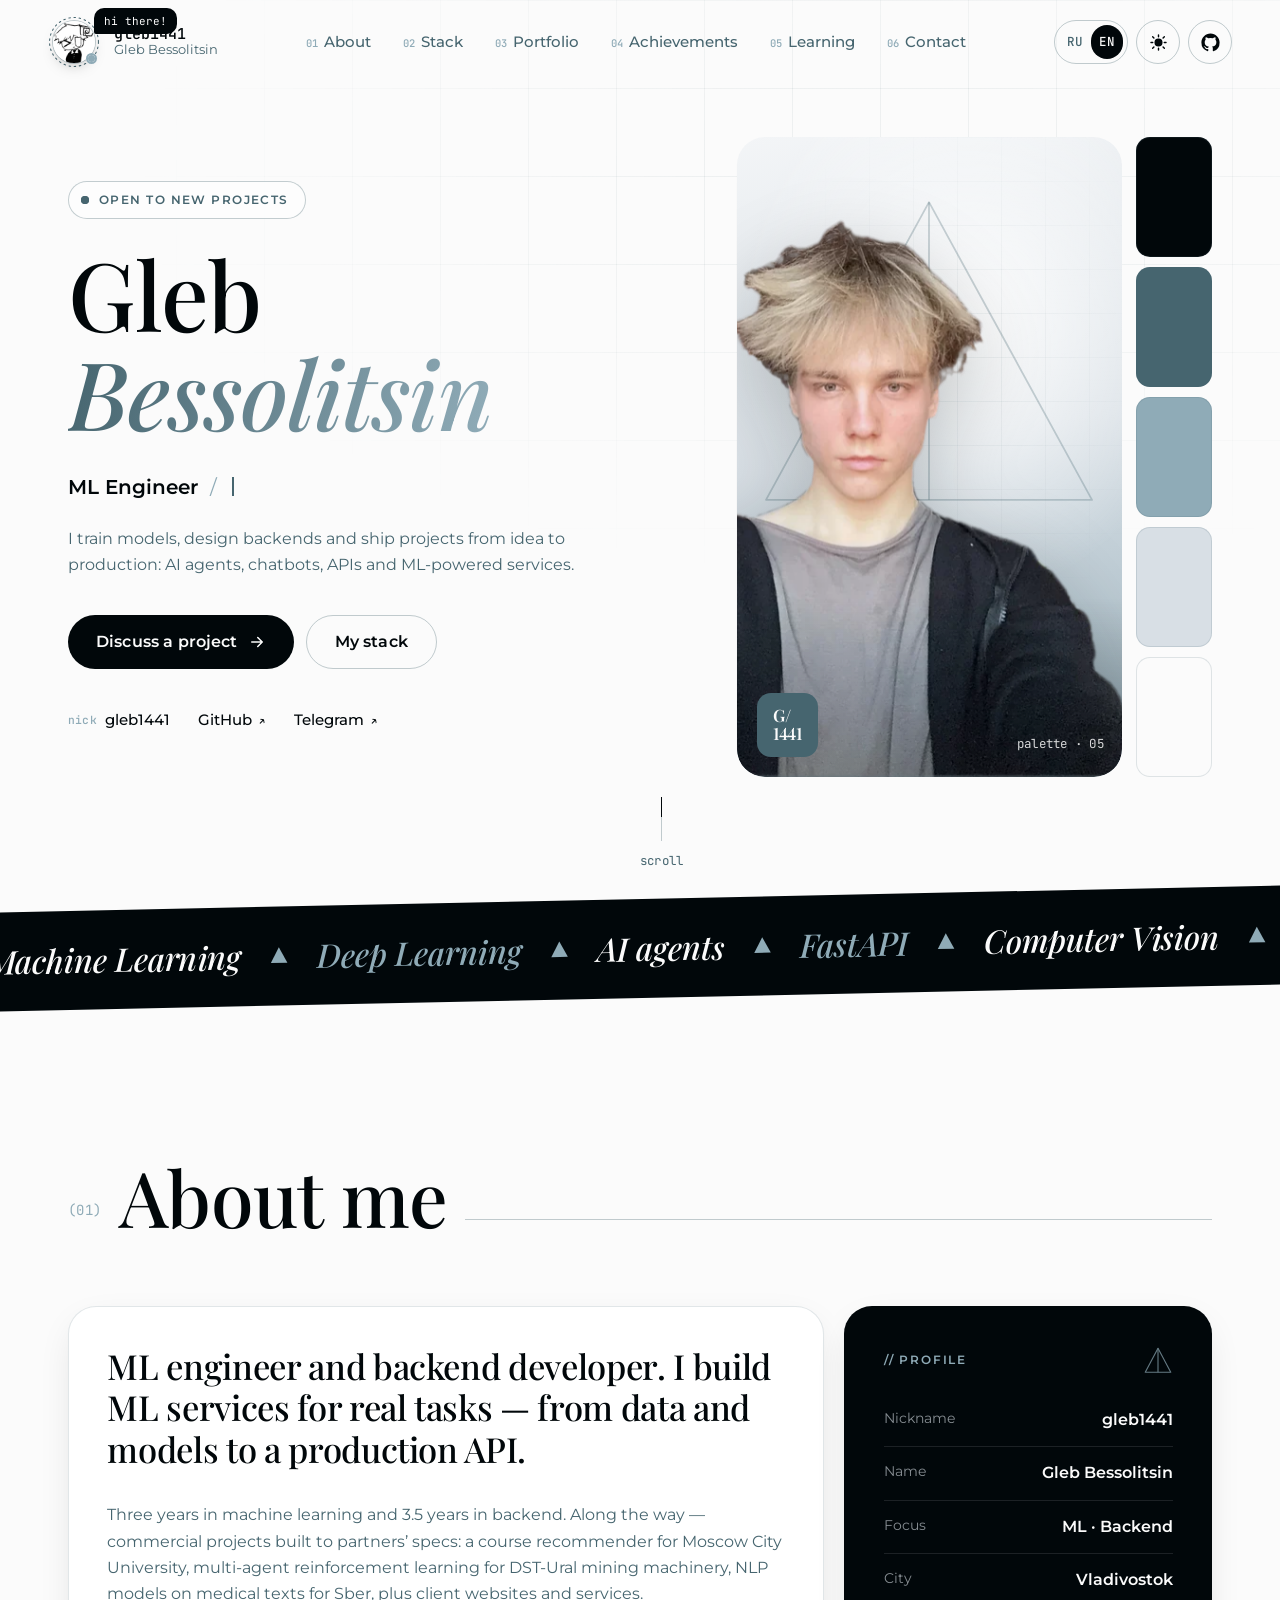
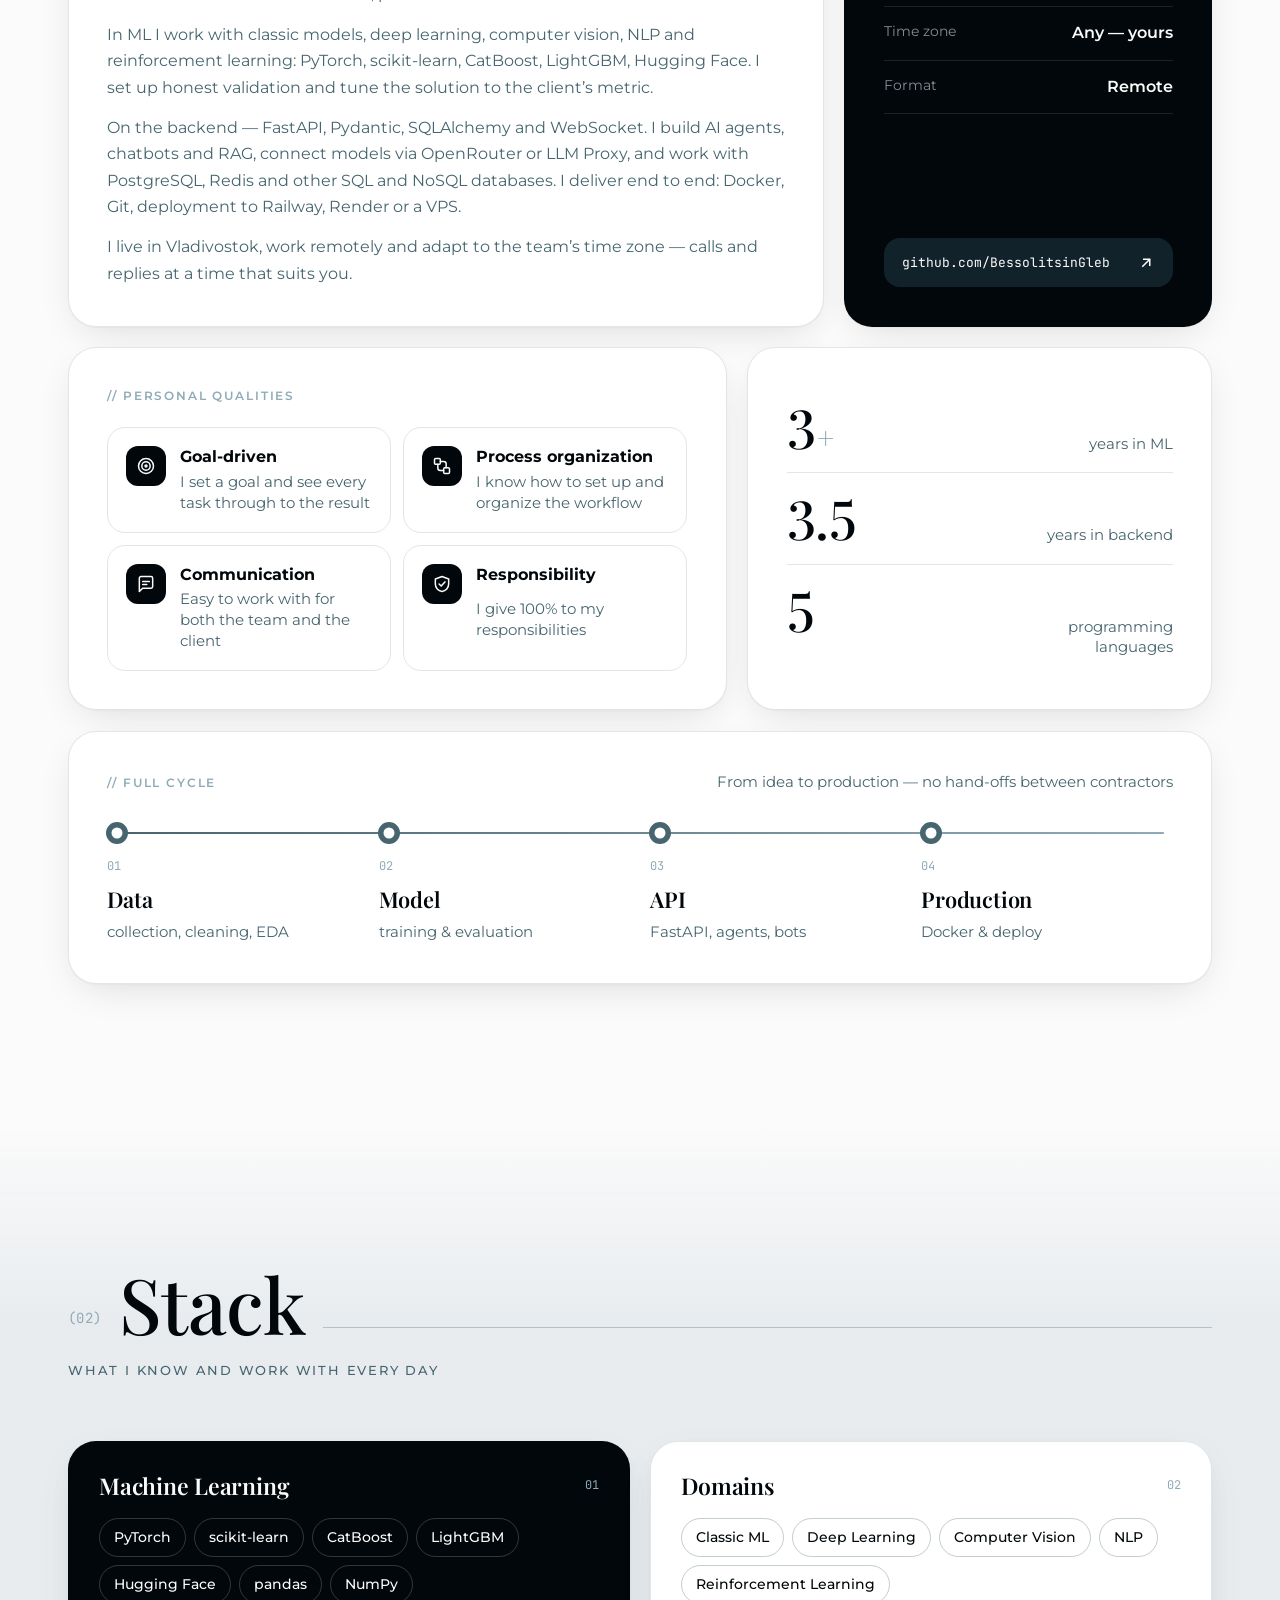
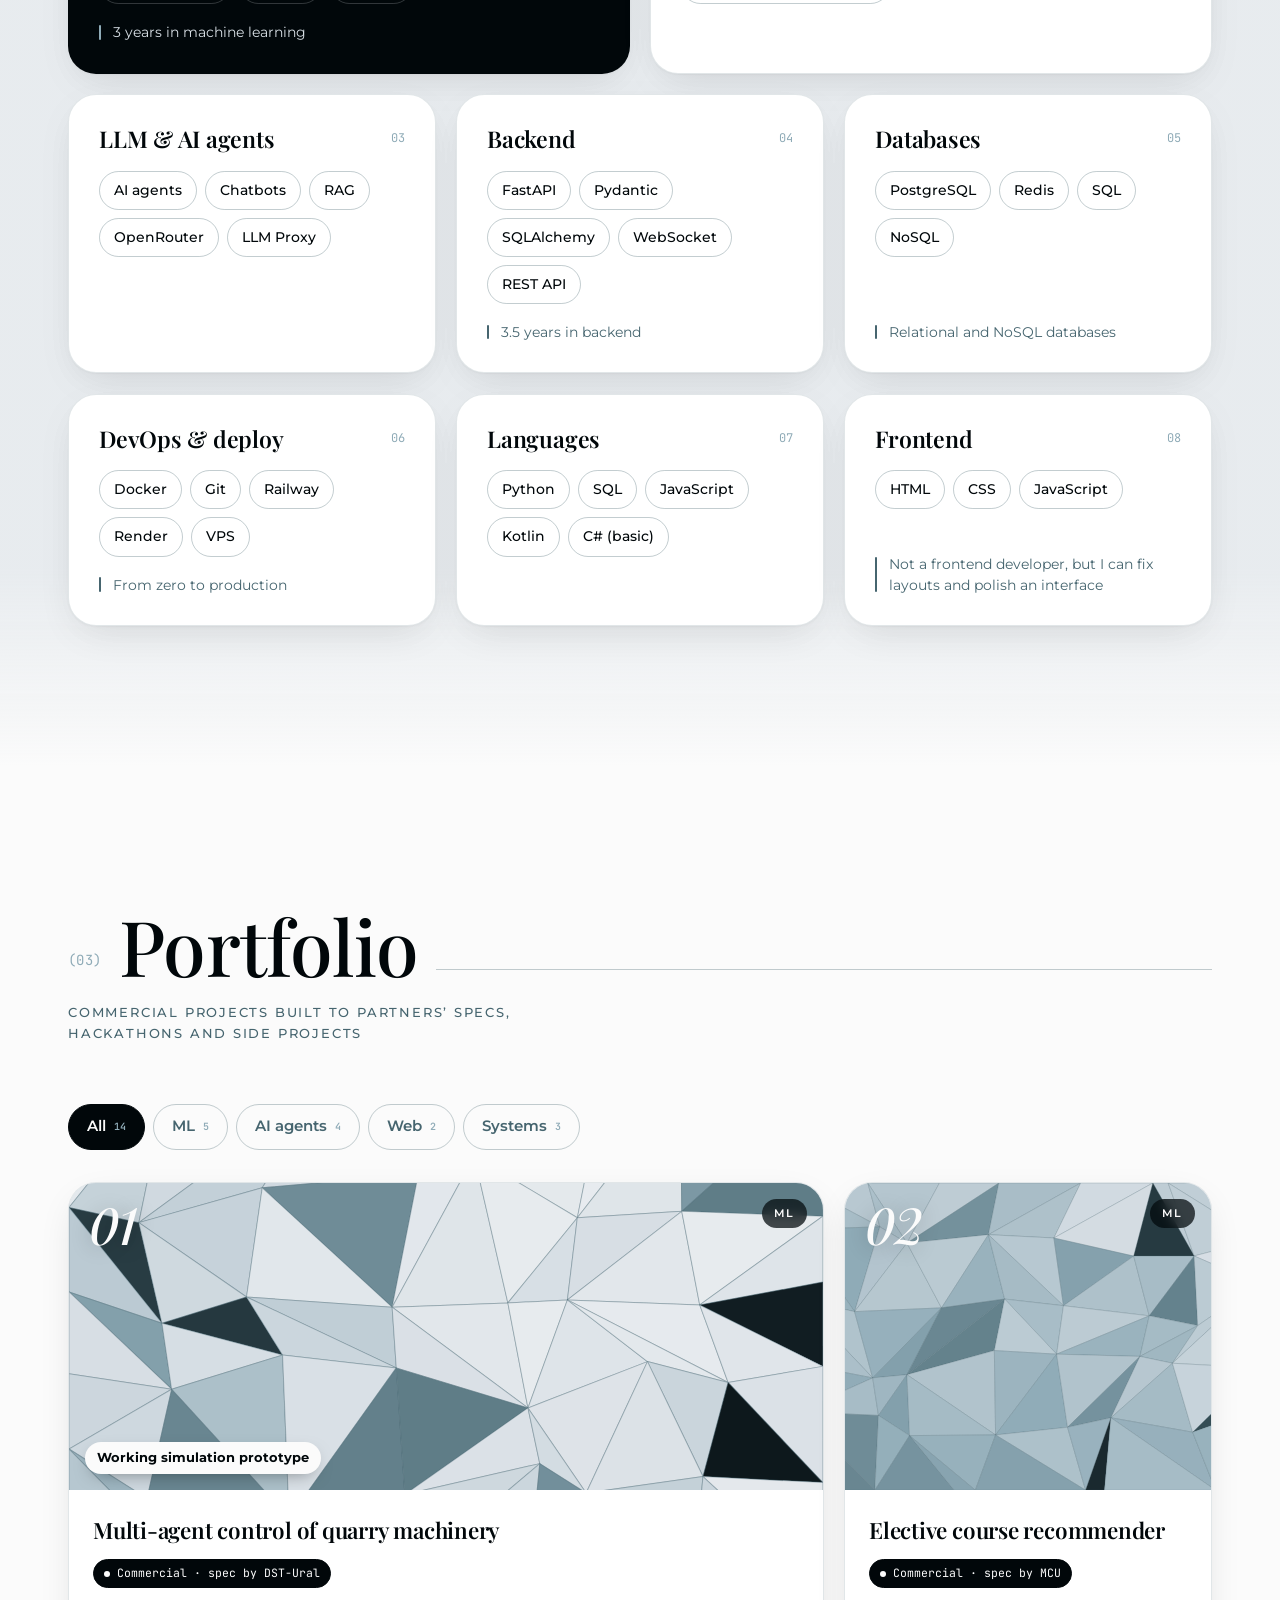
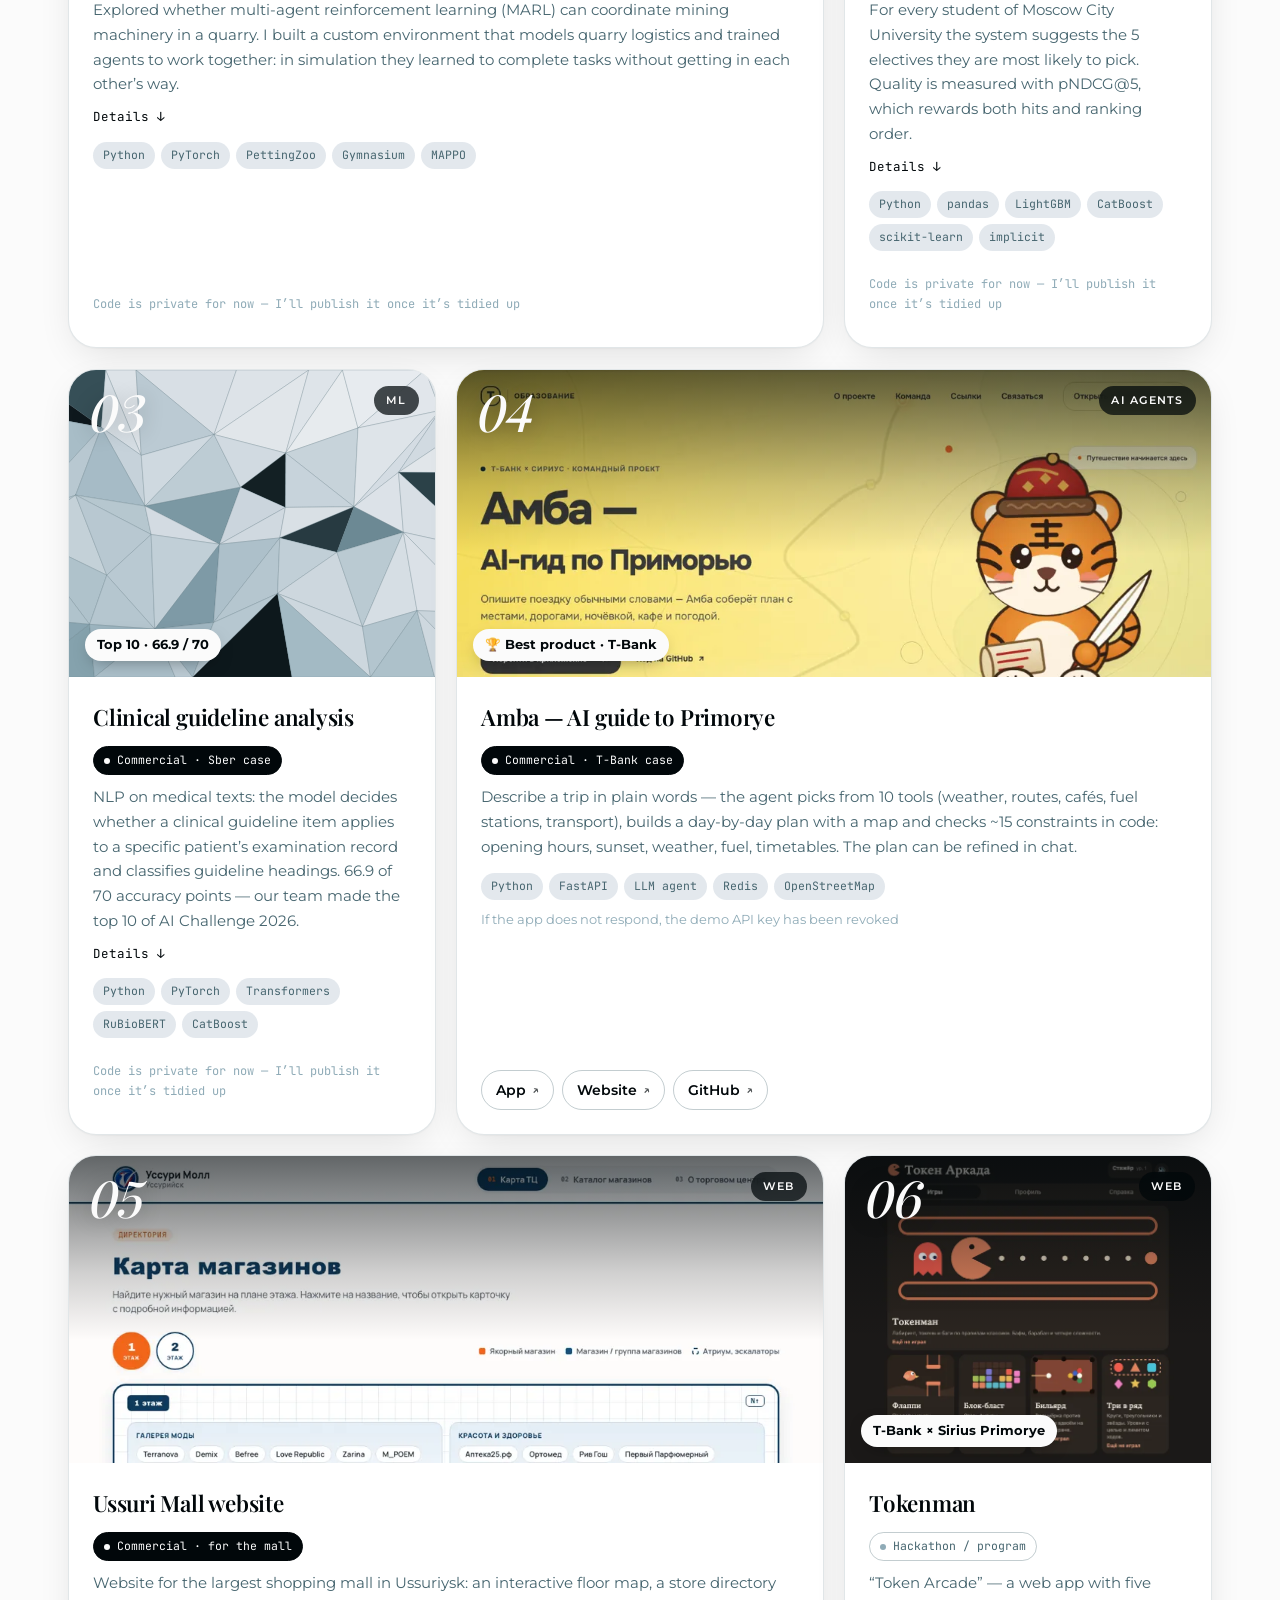
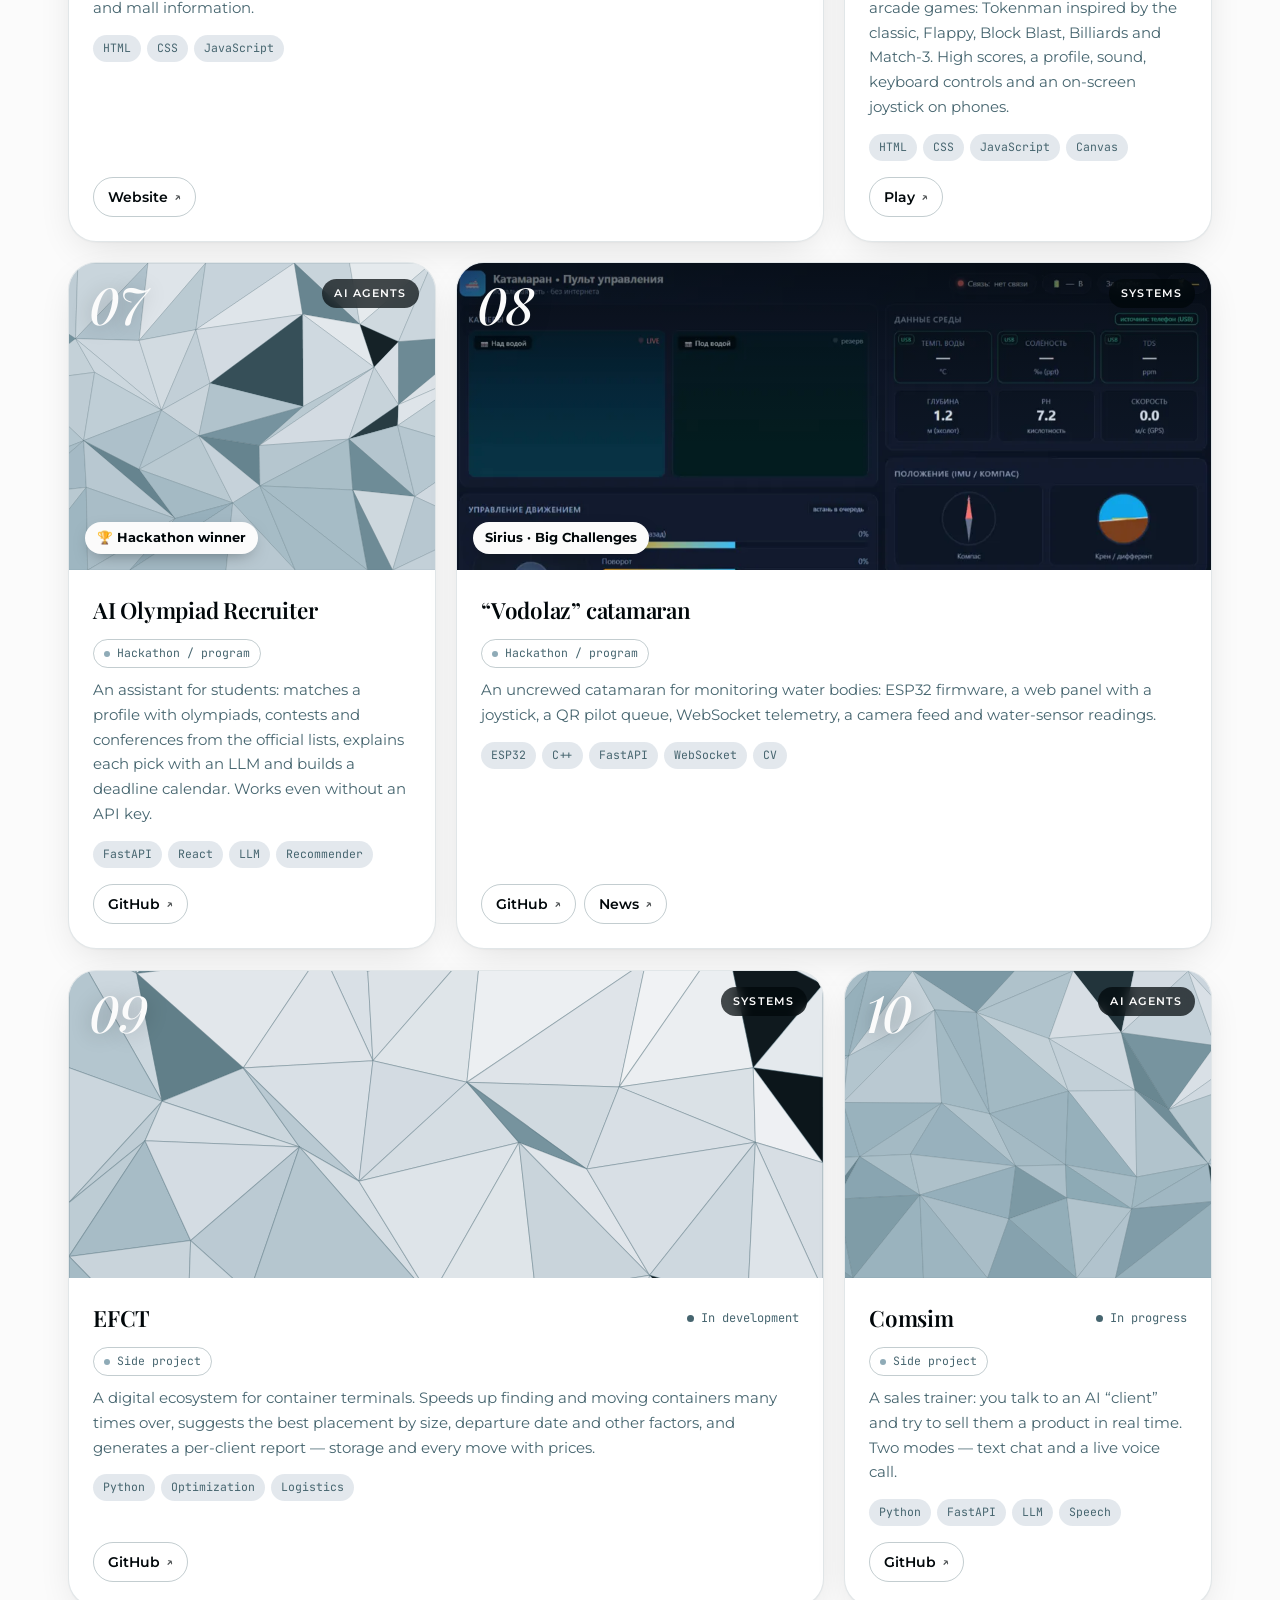
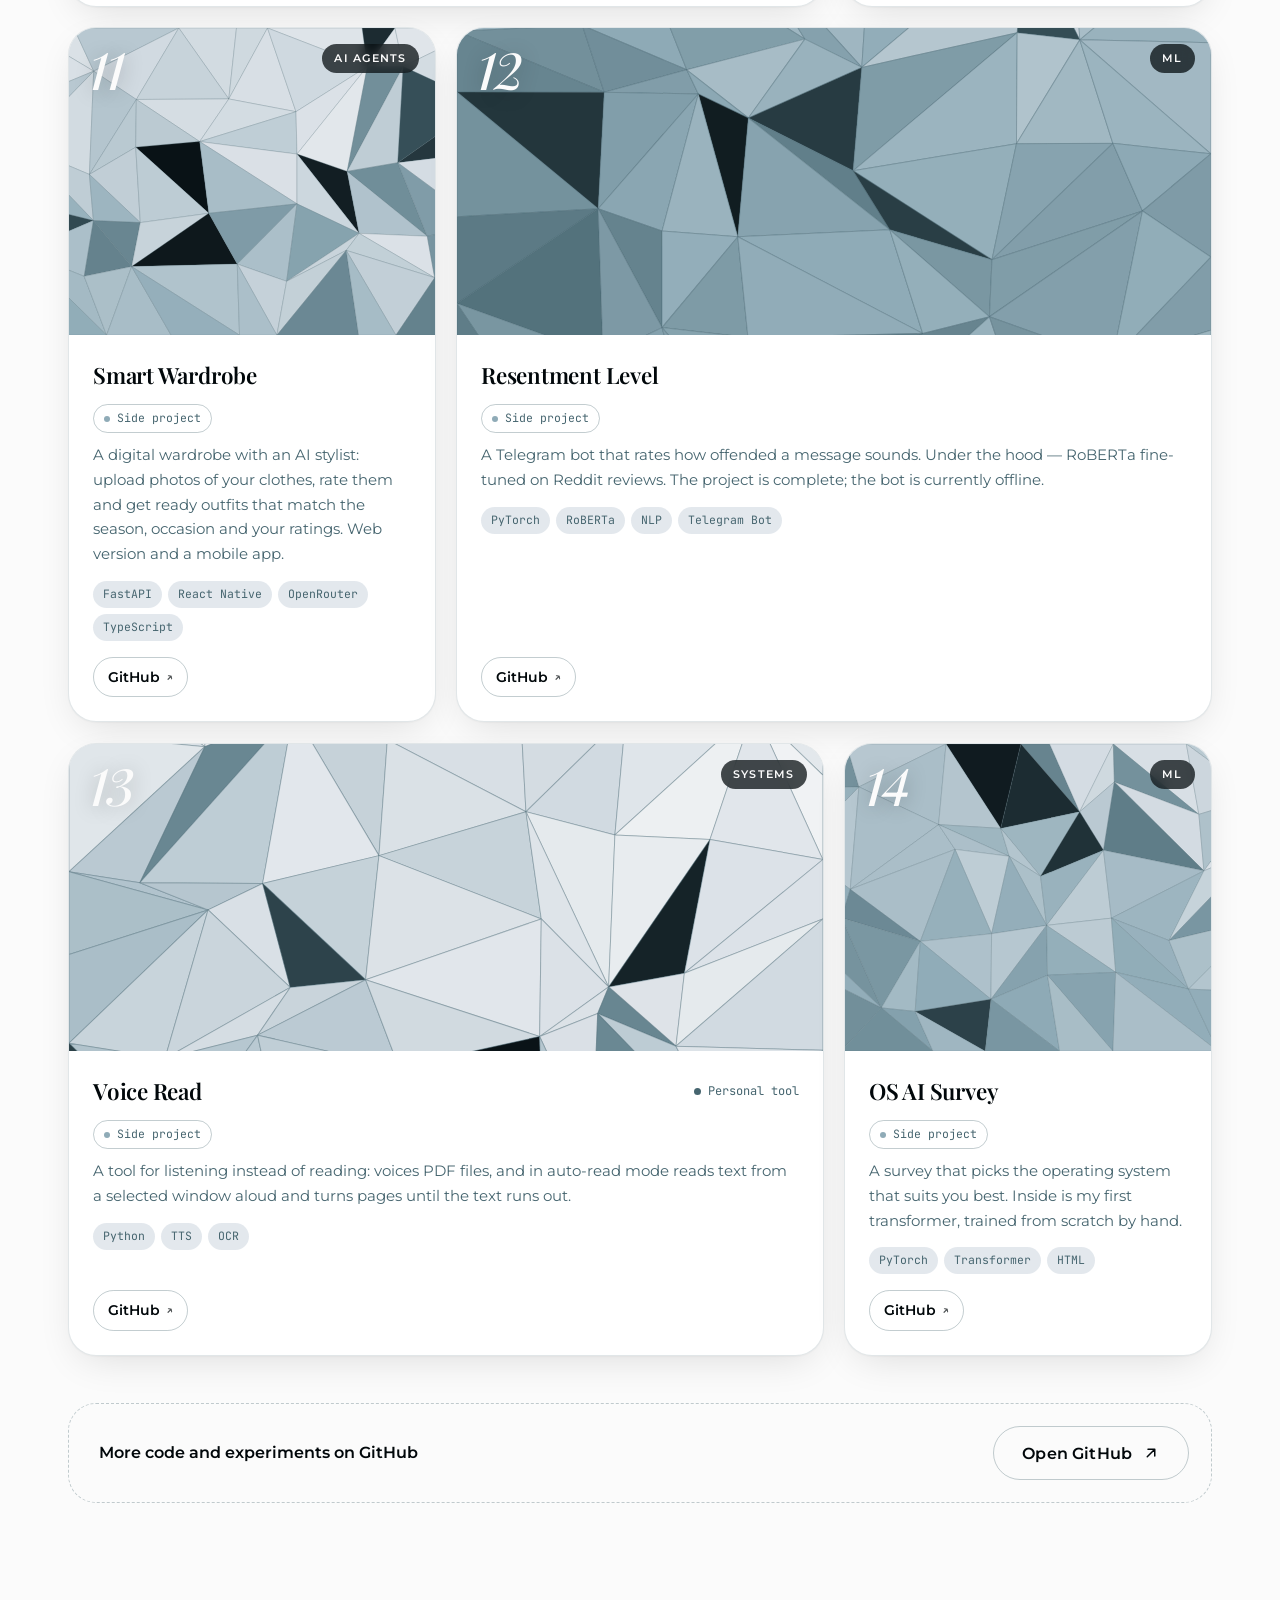
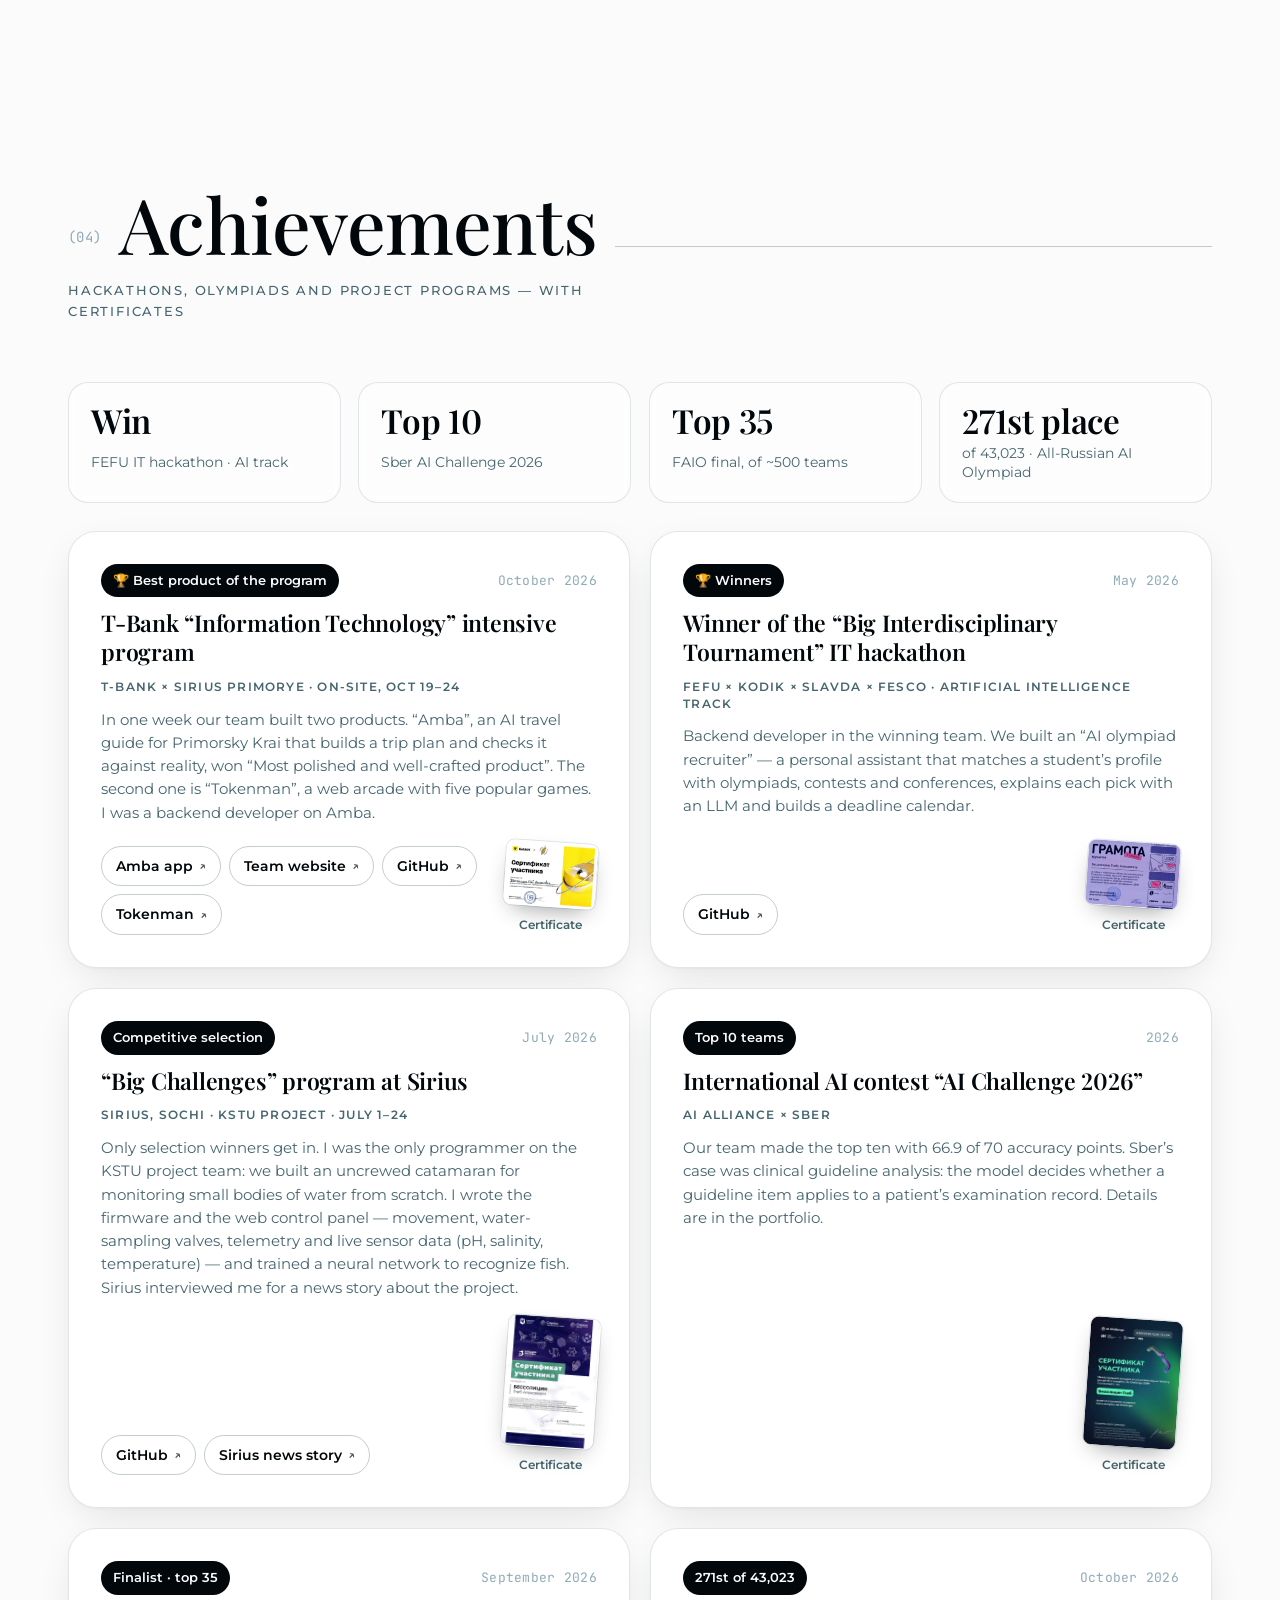
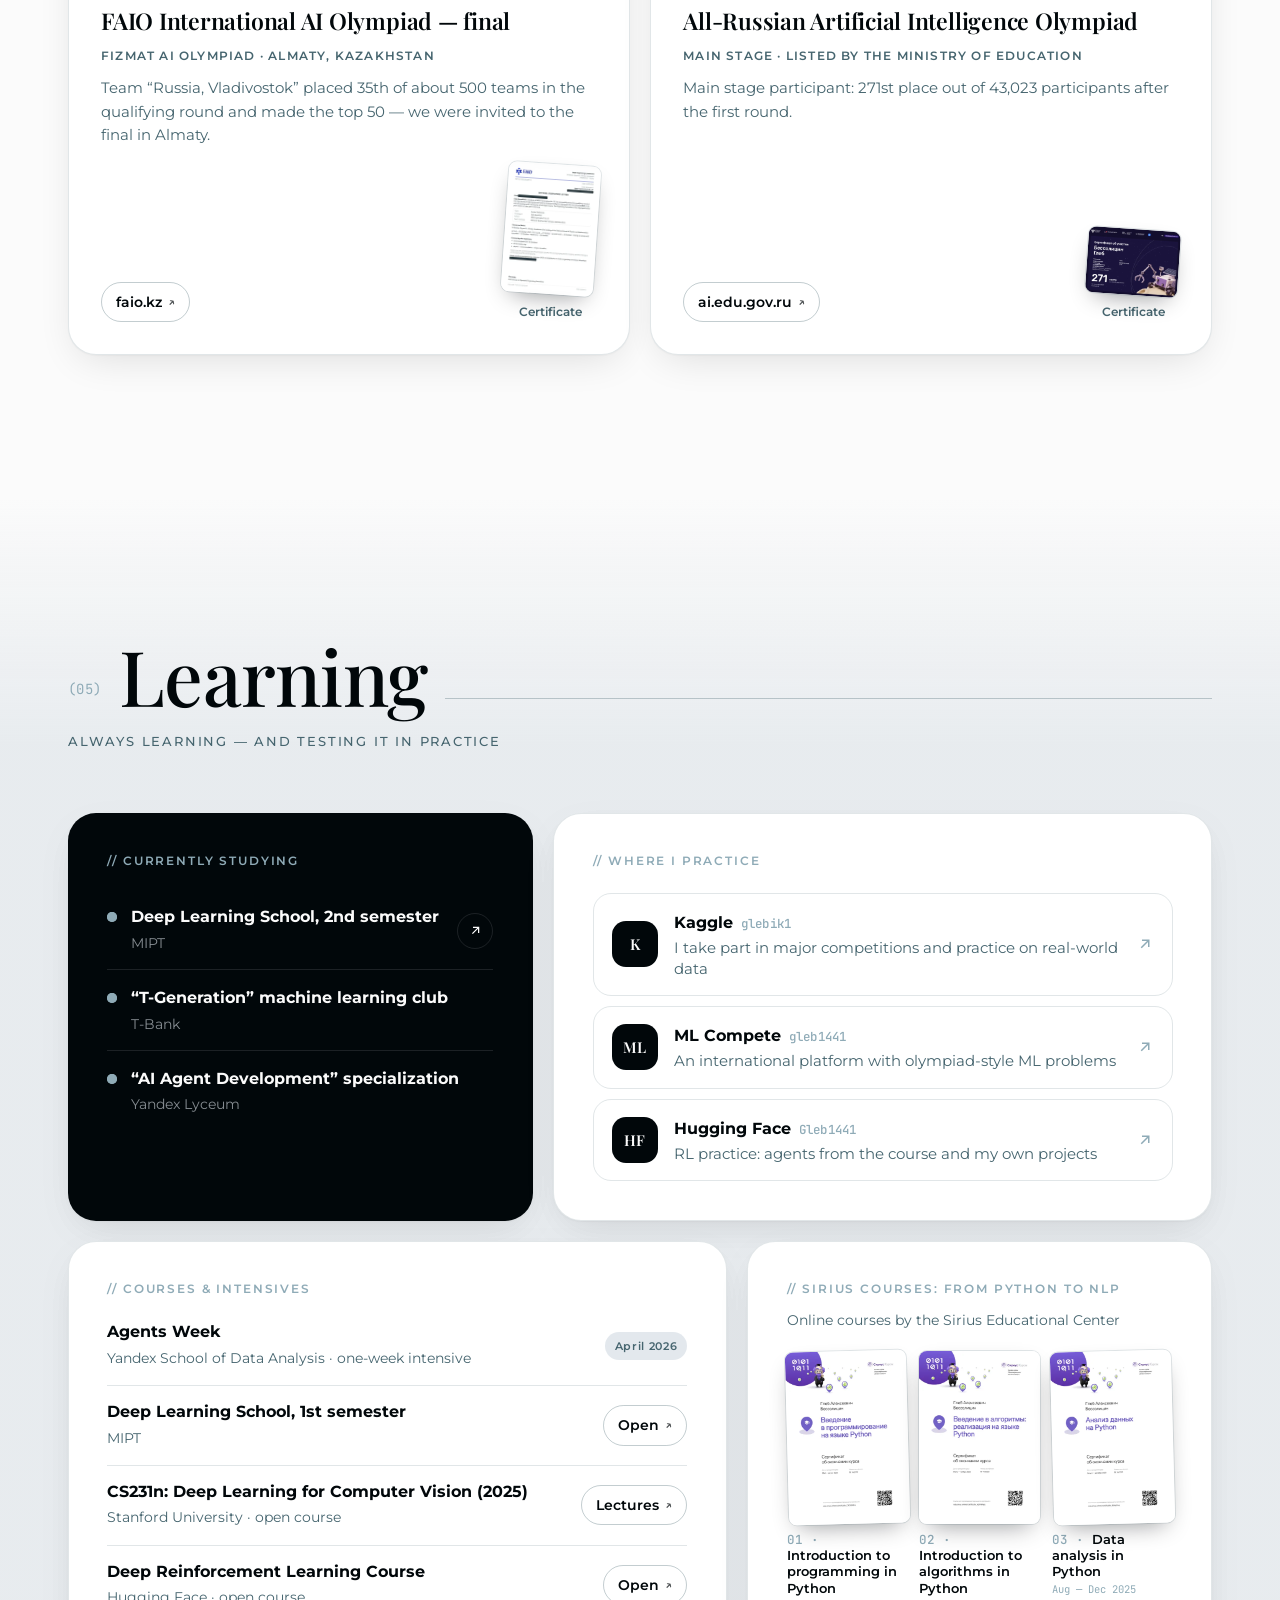
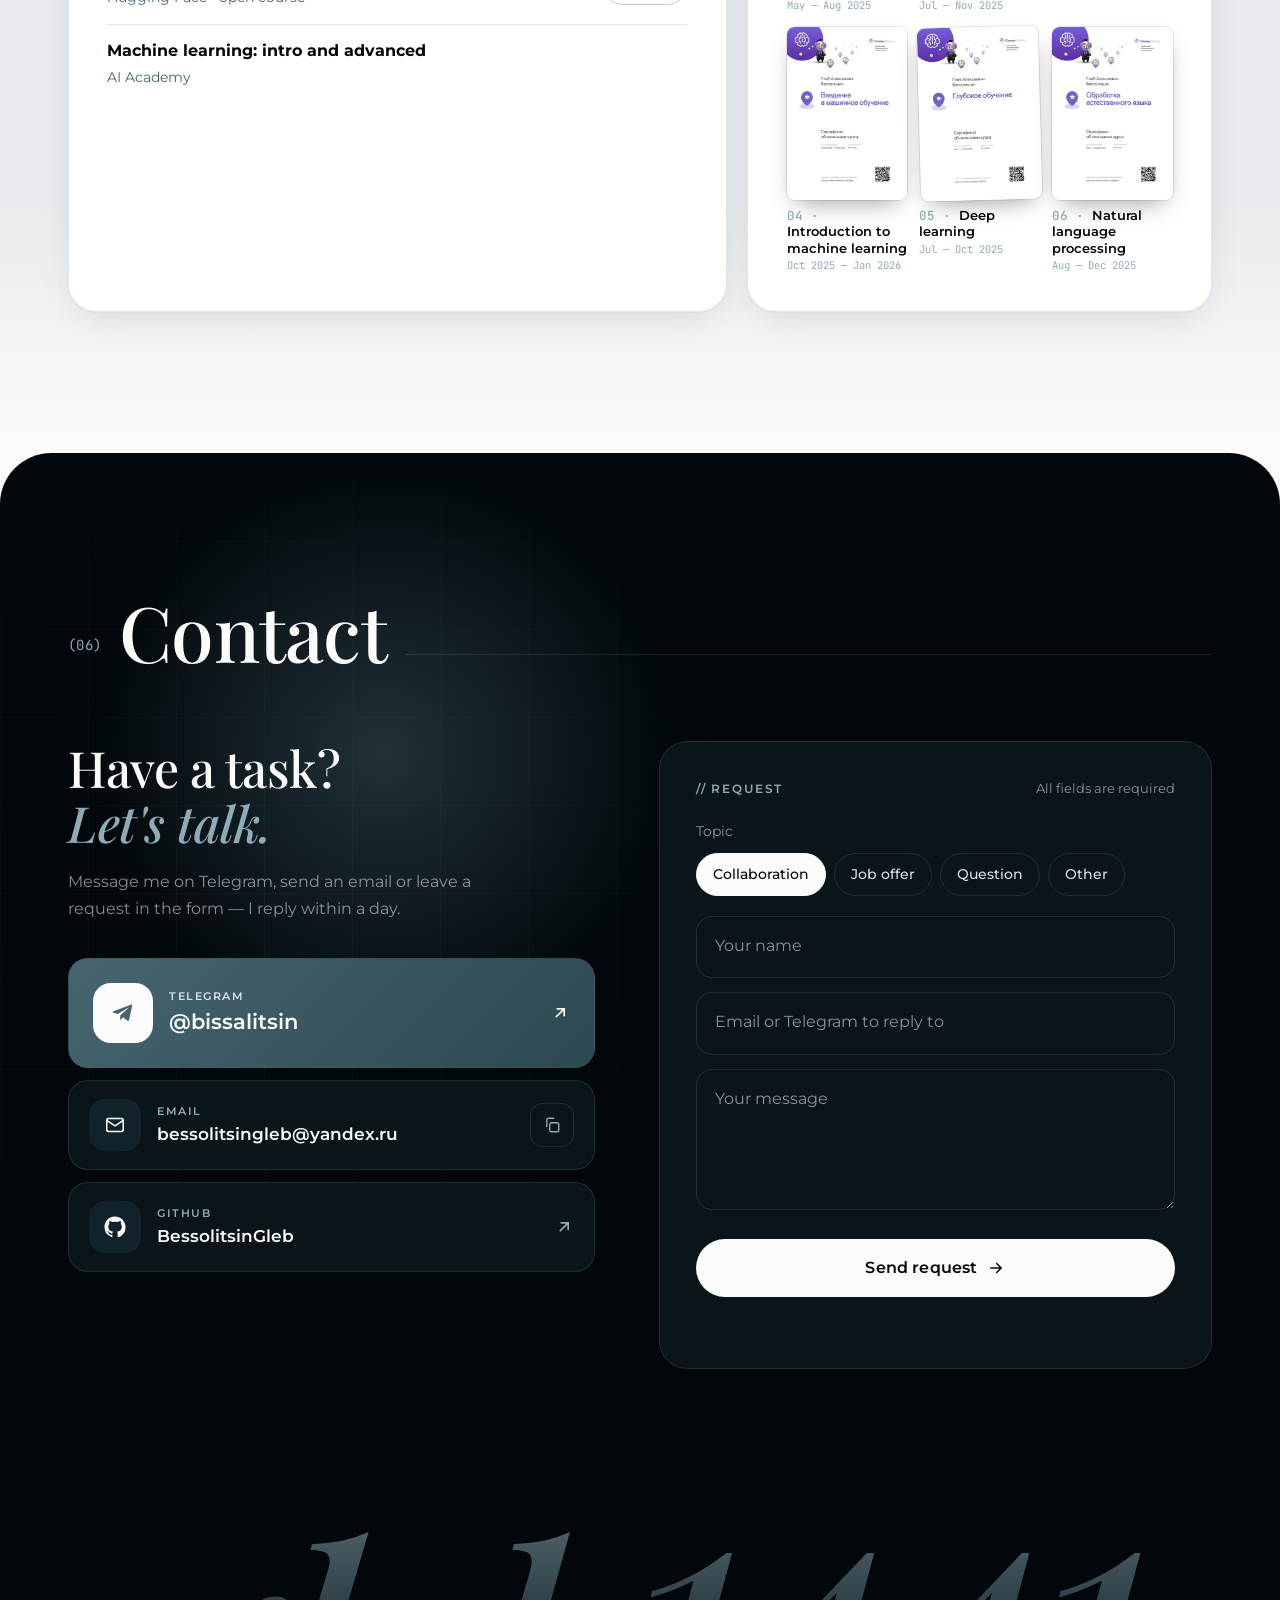
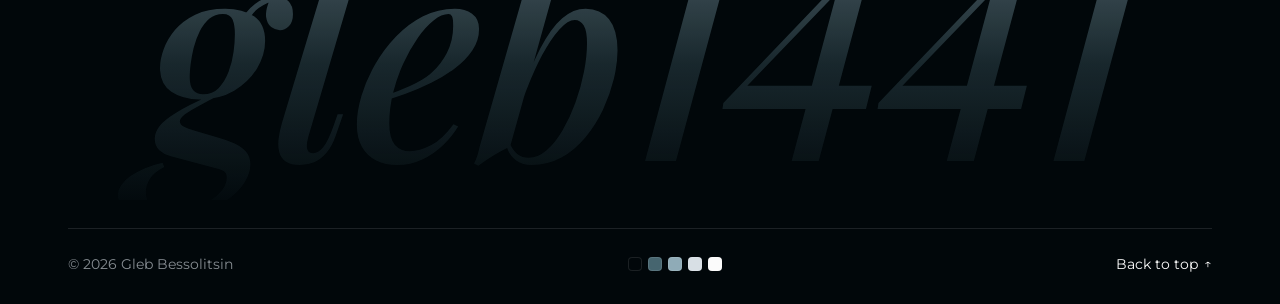
==== commit d1dd22cf: "Токенман — смена, у новых проектов «код пока закрыт» Co-Authored-By: Claude Opus 5.5 <noreply@anthro" ====
--- a/index.html
+++ b/index.html
@@ -28,7 +28,7 @@
   <link rel="icon" type="image/png" href="assets/img/favicon.png">
   <link rel="apple-touch-icon" href="assets/img/apple-touch-icon.png">
 
-  <link rel="preload" as="image" href="assets/img/portrait.webp?v=13" imagesrcset="assets/img/portrait-620.webp?v=13 582w, assets/img/portrait.webp?v=13 985w" imagesizes="(max-width: 767px) 92vw, (max-width: 1099px) 70vw, 560px">
+  <link rel="preload" as="image" href="assets/img/portrait.webp?v=14" imagesrcset="assets/img/portrait-620.webp?v=14 582w, assets/img/portrait.webp?v=14 985w" imagesizes="(max-width: 767px) 92vw, (max-width: 1099px) 70vw, 560px">
   <link rel="preconnect" href="https://fonts.googleapis.com">
   <link rel="preconnect" href="https://fonts.gstatic.com" crossorigin>
   <link href="https://fonts.googleapis.com/css2?family=JetBrains+Mono:wght@400;500&family=Montserrat:ital,wght@0,400..700;1,400..500&family=Playfair+Display:ital,wght@0,400..800;1,400..700&display=swap" rel="stylesheet">
@@ -42,7 +42,7 @@
       if (l !== 'ru' && l !== 'en') l = /^ru|^be|^uk|^kk/i.test(navigator.language || 'ru') ? 'ru' : 'en';
       d.setAttribute('data-theme', t);
       // версия сайта: должна совпадать с version.json (см. README)
-      window.SITE_VERSION = '13';
+      window.SITE_VERSION = '14';
       d.lang = l;
       d.classList.add('js');
       // открыт внутри Telegram (Mini App или встроенный браузер)
@@ -56,7 +56,7 @@
     })();
   </script>
   <!-- ?v=… — версия файлов: увеличьте число после правок, чтобы браузеры сразу подхватили изменения -->
-  <link rel="stylesheet" href="assets/css/style.css?v=13">
+  <link rel="stylesheet" href="assets/css/style.css?v=14">
 </head>
 <body>
 
@@ -157,8 +157,8 @@
         <div class="hero__visual">
           <div class="facade facade--portrait" id="portrait">
             <svg class="portrait__shape" viewBox="0 0 100 100" aria-hidden="true"><path d="M50 4 96 88H4Z"/><path d="M50 4v84"/></svg>
-            <img class="portrait__img" src="assets/img/portrait.webp?v=13"
-                 srcset="assets/img/portrait-620.webp?v=13 582w, assets/img/portrait.webp?v=13 985w"
+            <img class="portrait__img" src="assets/img/portrait.webp?v=14"
+                 srcset="assets/img/portrait-620.webp?v=14 582w, assets/img/portrait.webp?v=14 985w"
                  sizes="(max-width: 767px) 92vw, (max-width: 1099px) 70vw, 560px"
                  width="985" height="1050" alt="Бессолицин Глеб" data-i18n-attr="alt:hero.photoAlt" fetchpriority="high">
             <div class="facade__tag" aria-hidden="true">
@@ -469,7 +469,7 @@
         .catch(function () {});
     })();
   </script>
-  <script src="assets/js/content.js?v=13"></script>
-  <script src="assets/js/main.js?v=13"></script>
+  <script src="assets/js/content.js?v=14"></script>
+  <script src="assets/js/main.js?v=14"></script>
 </body>
 </html>
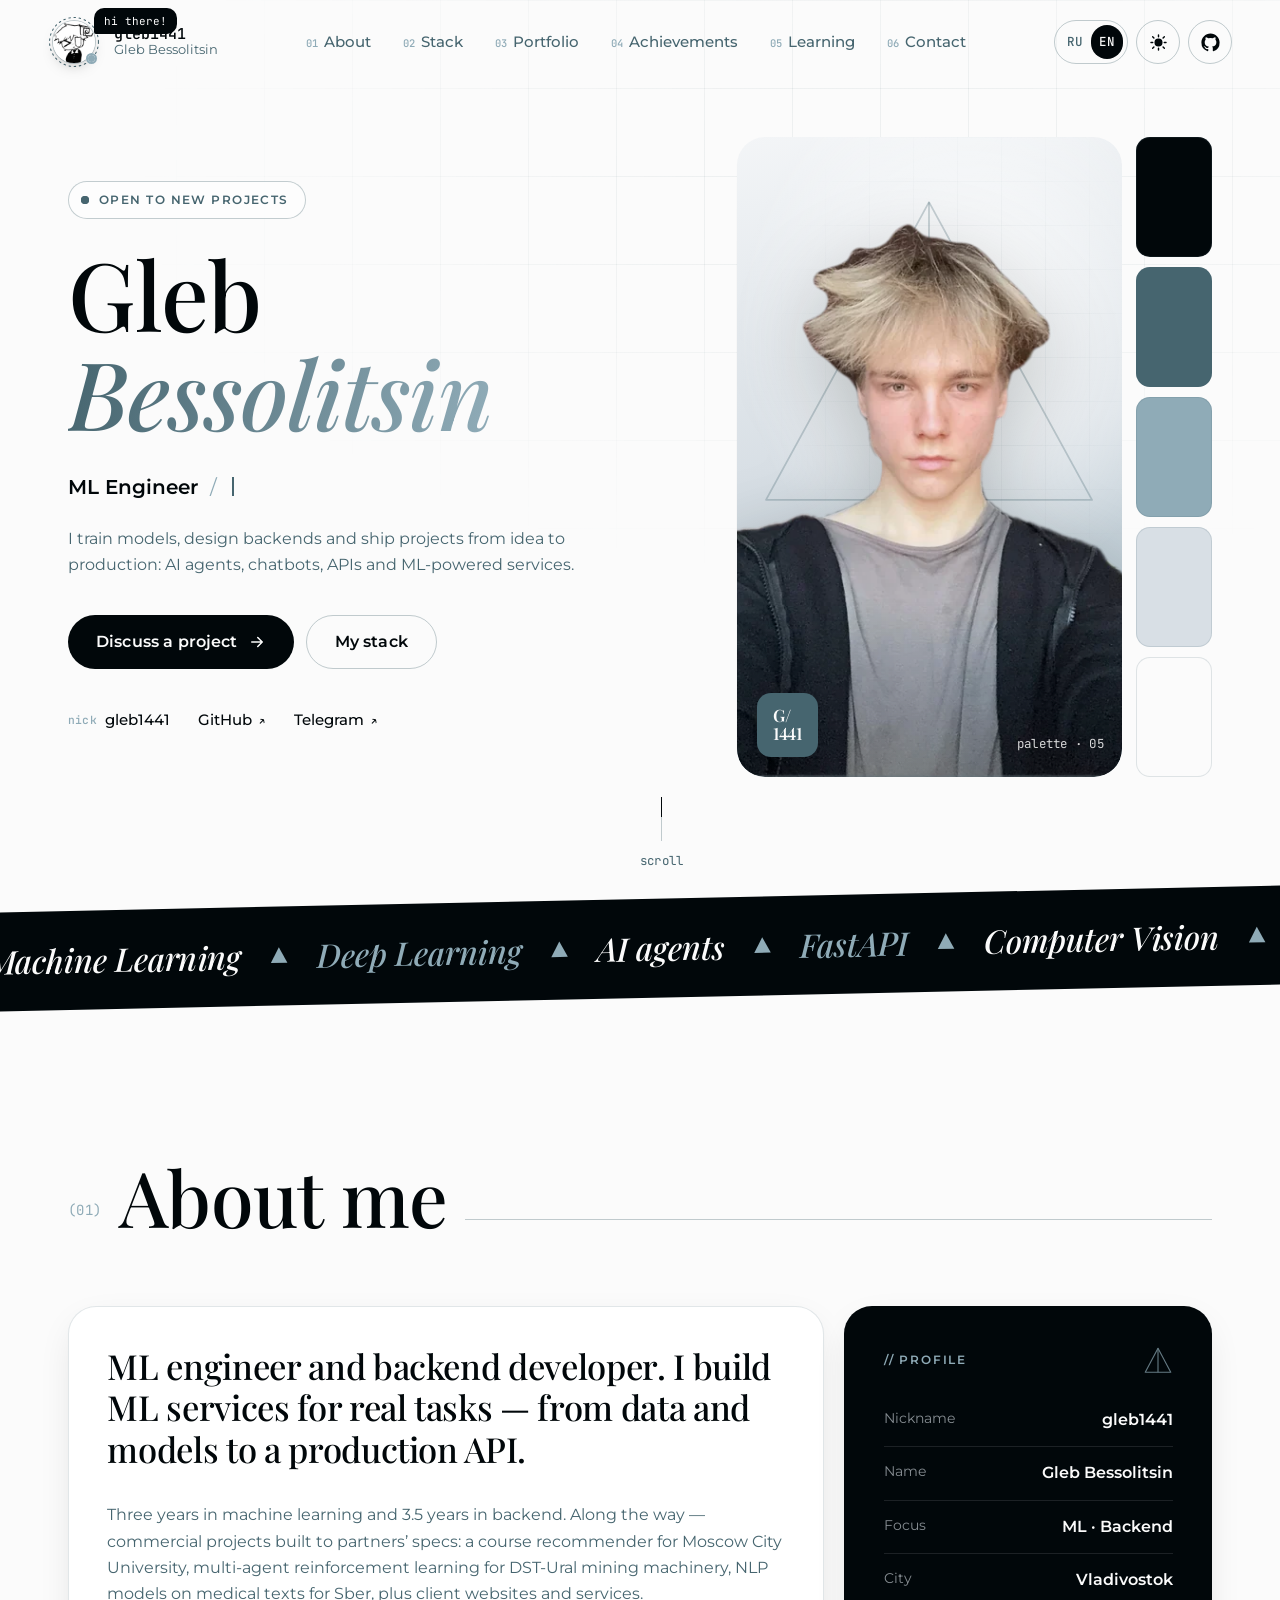
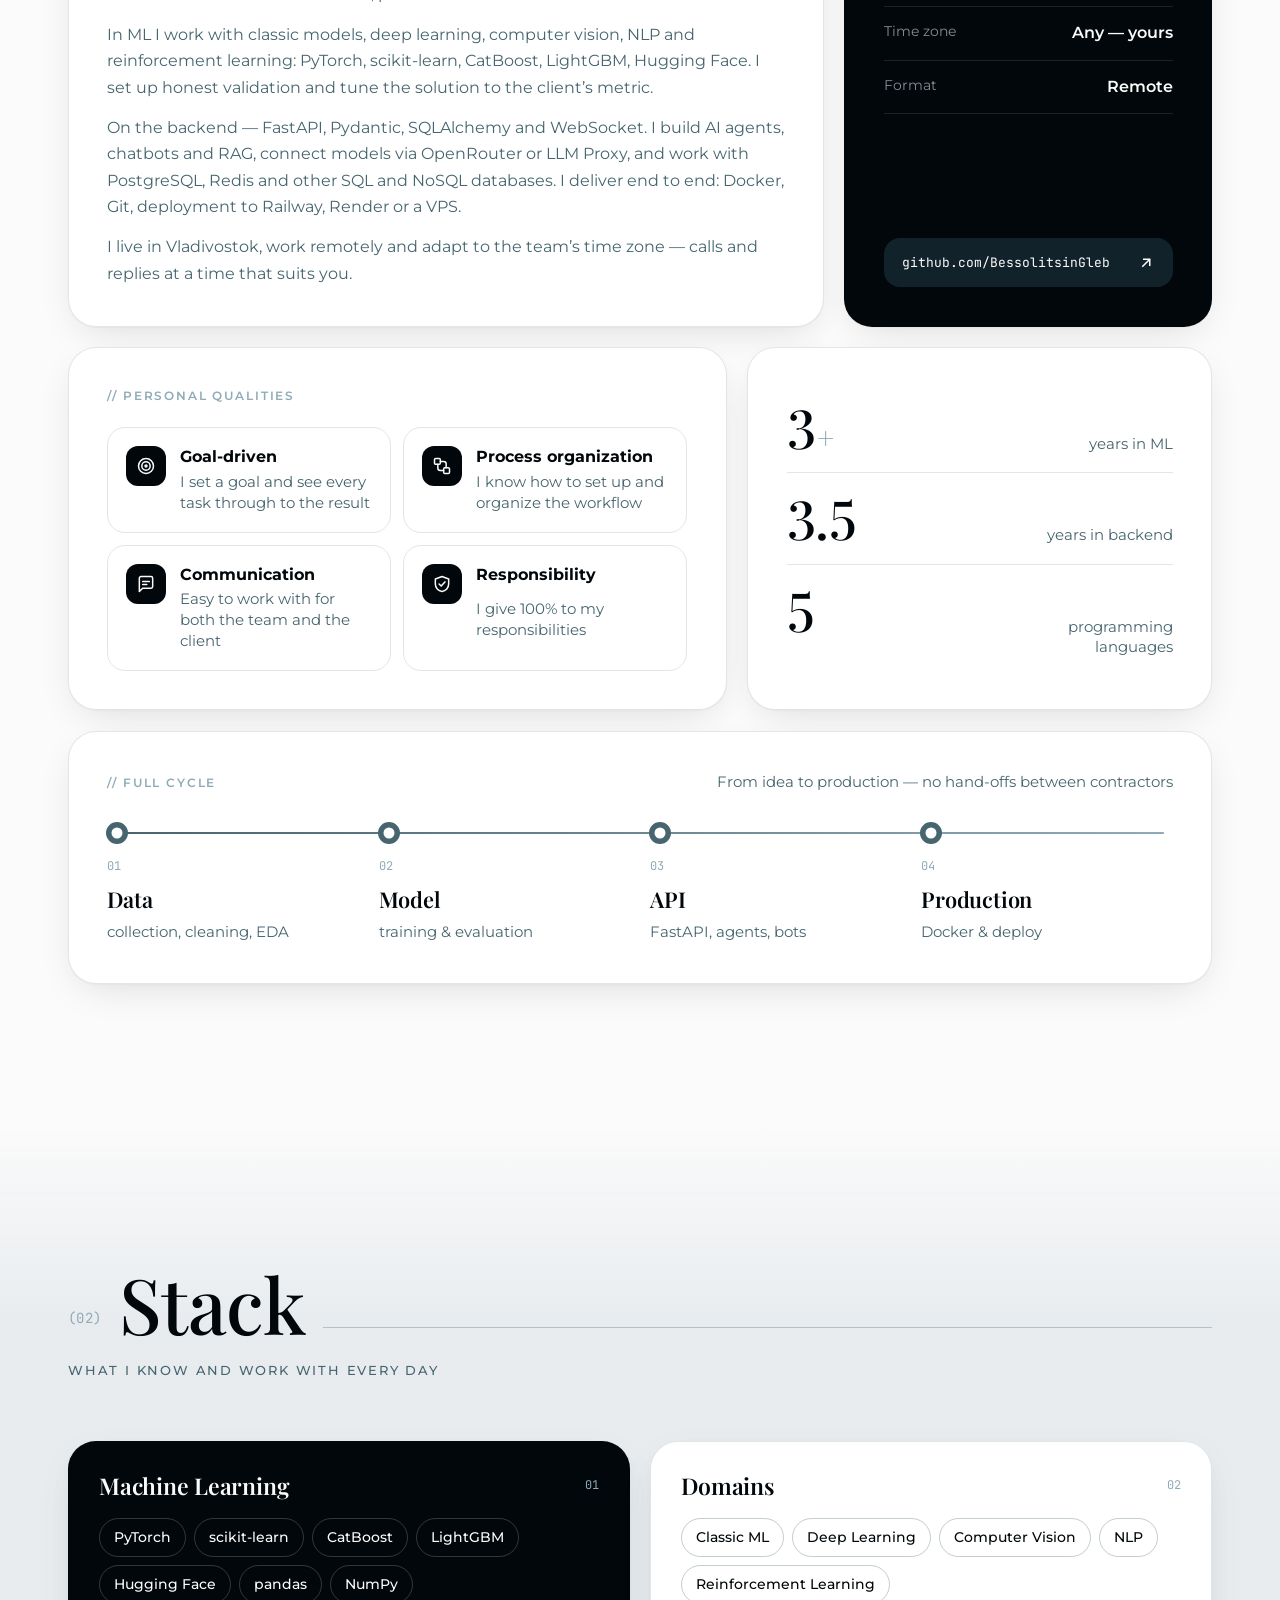
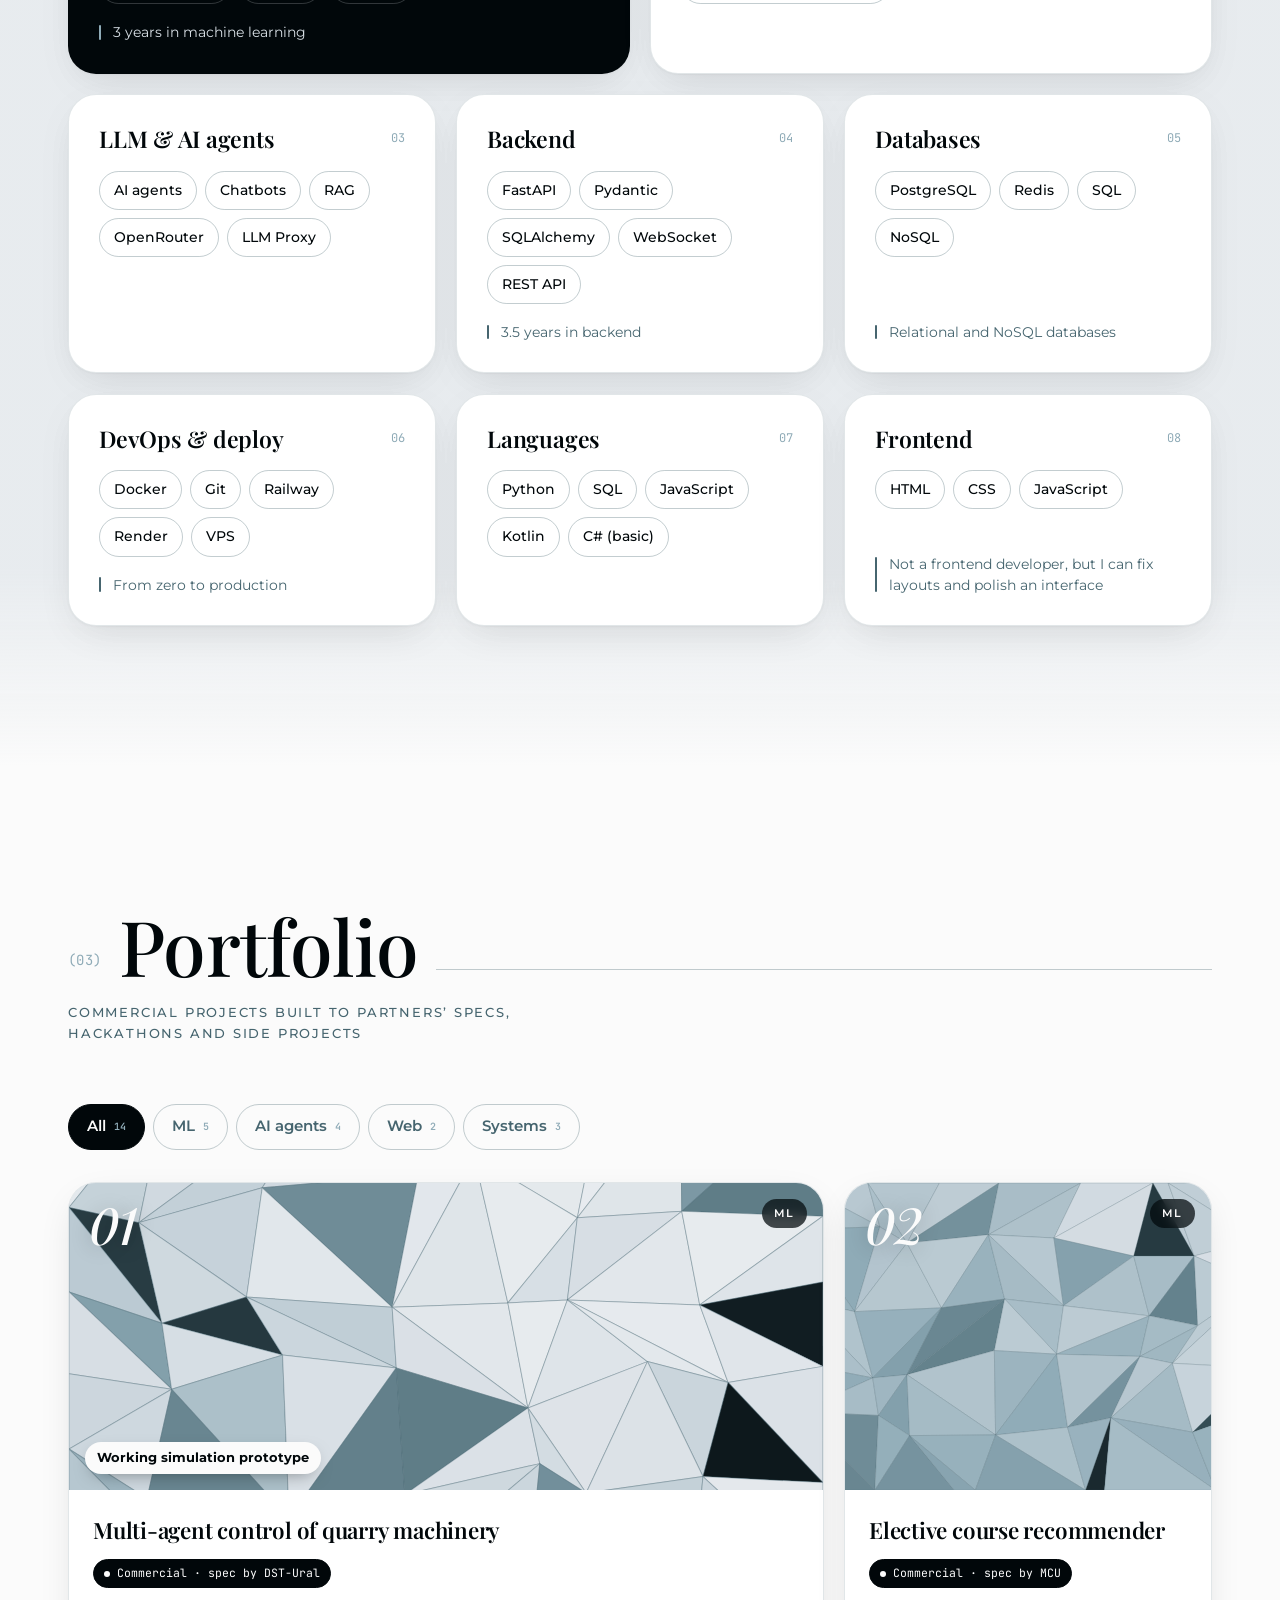
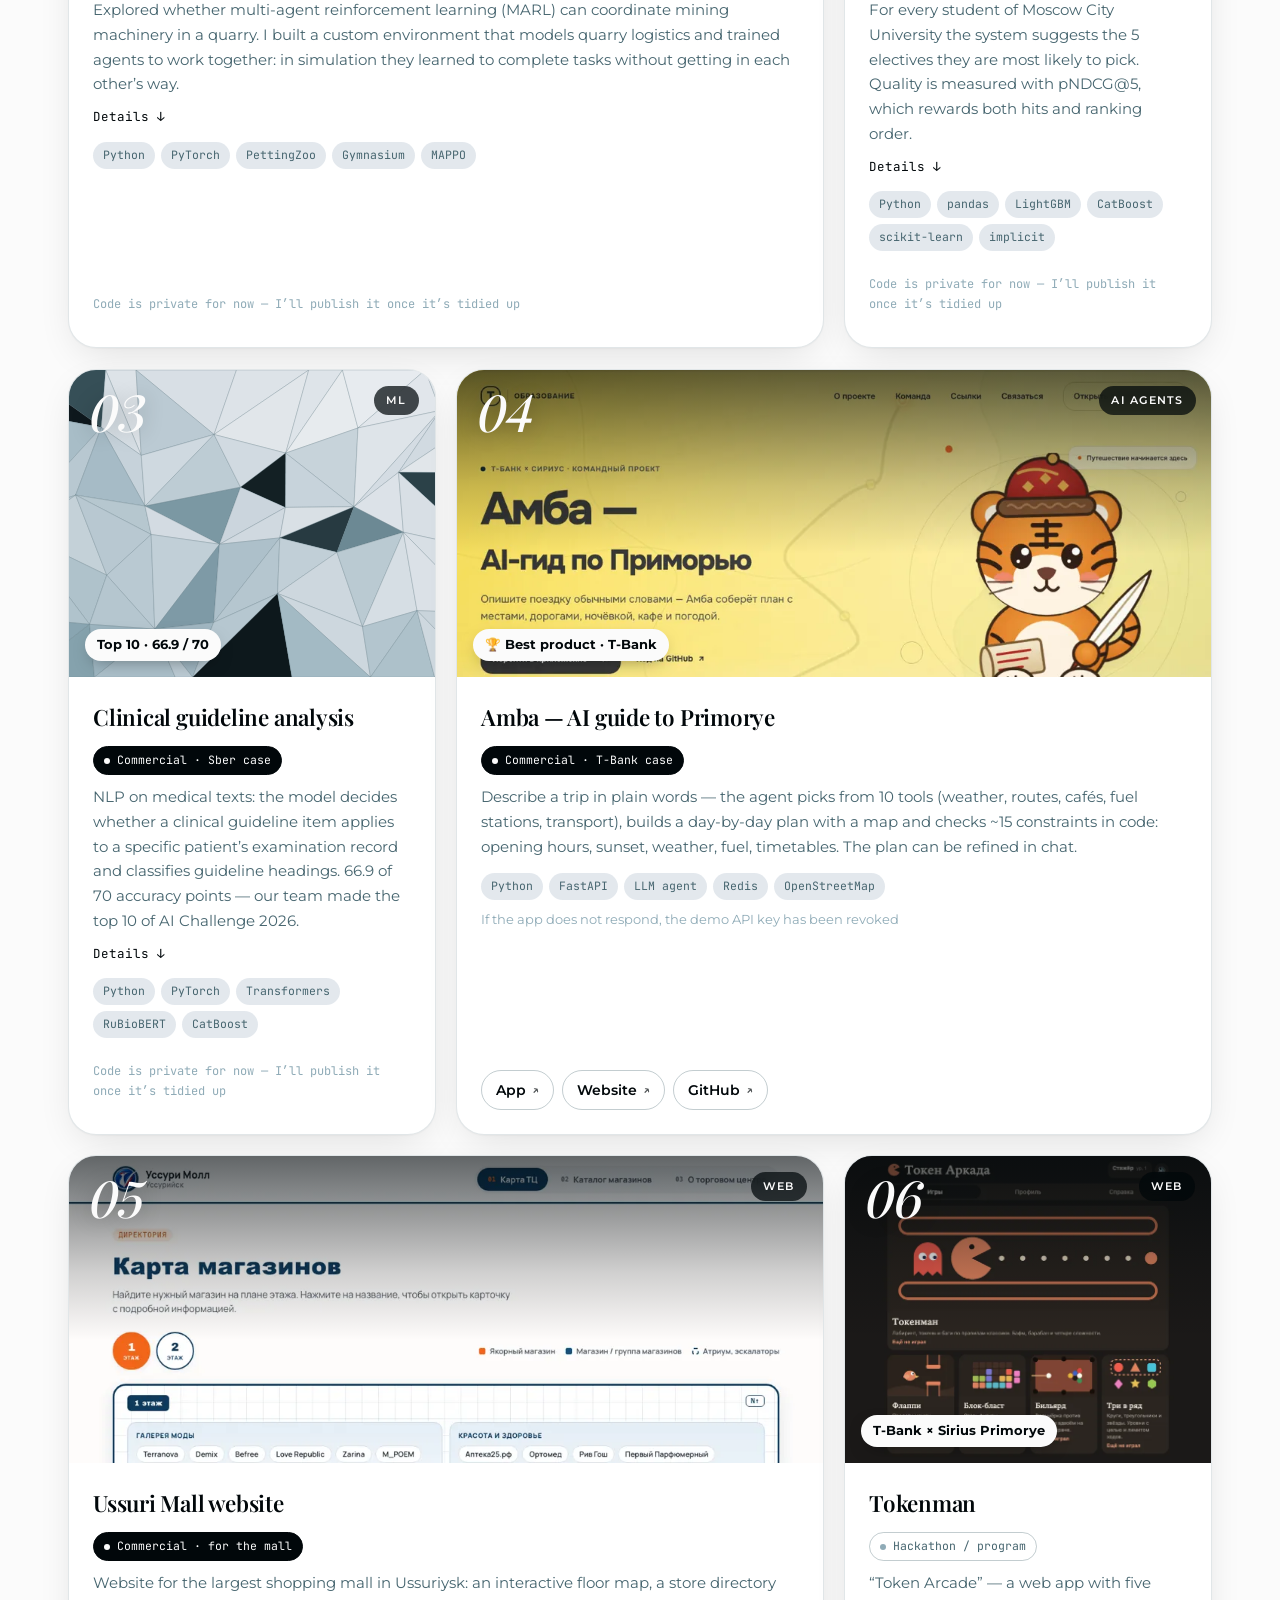
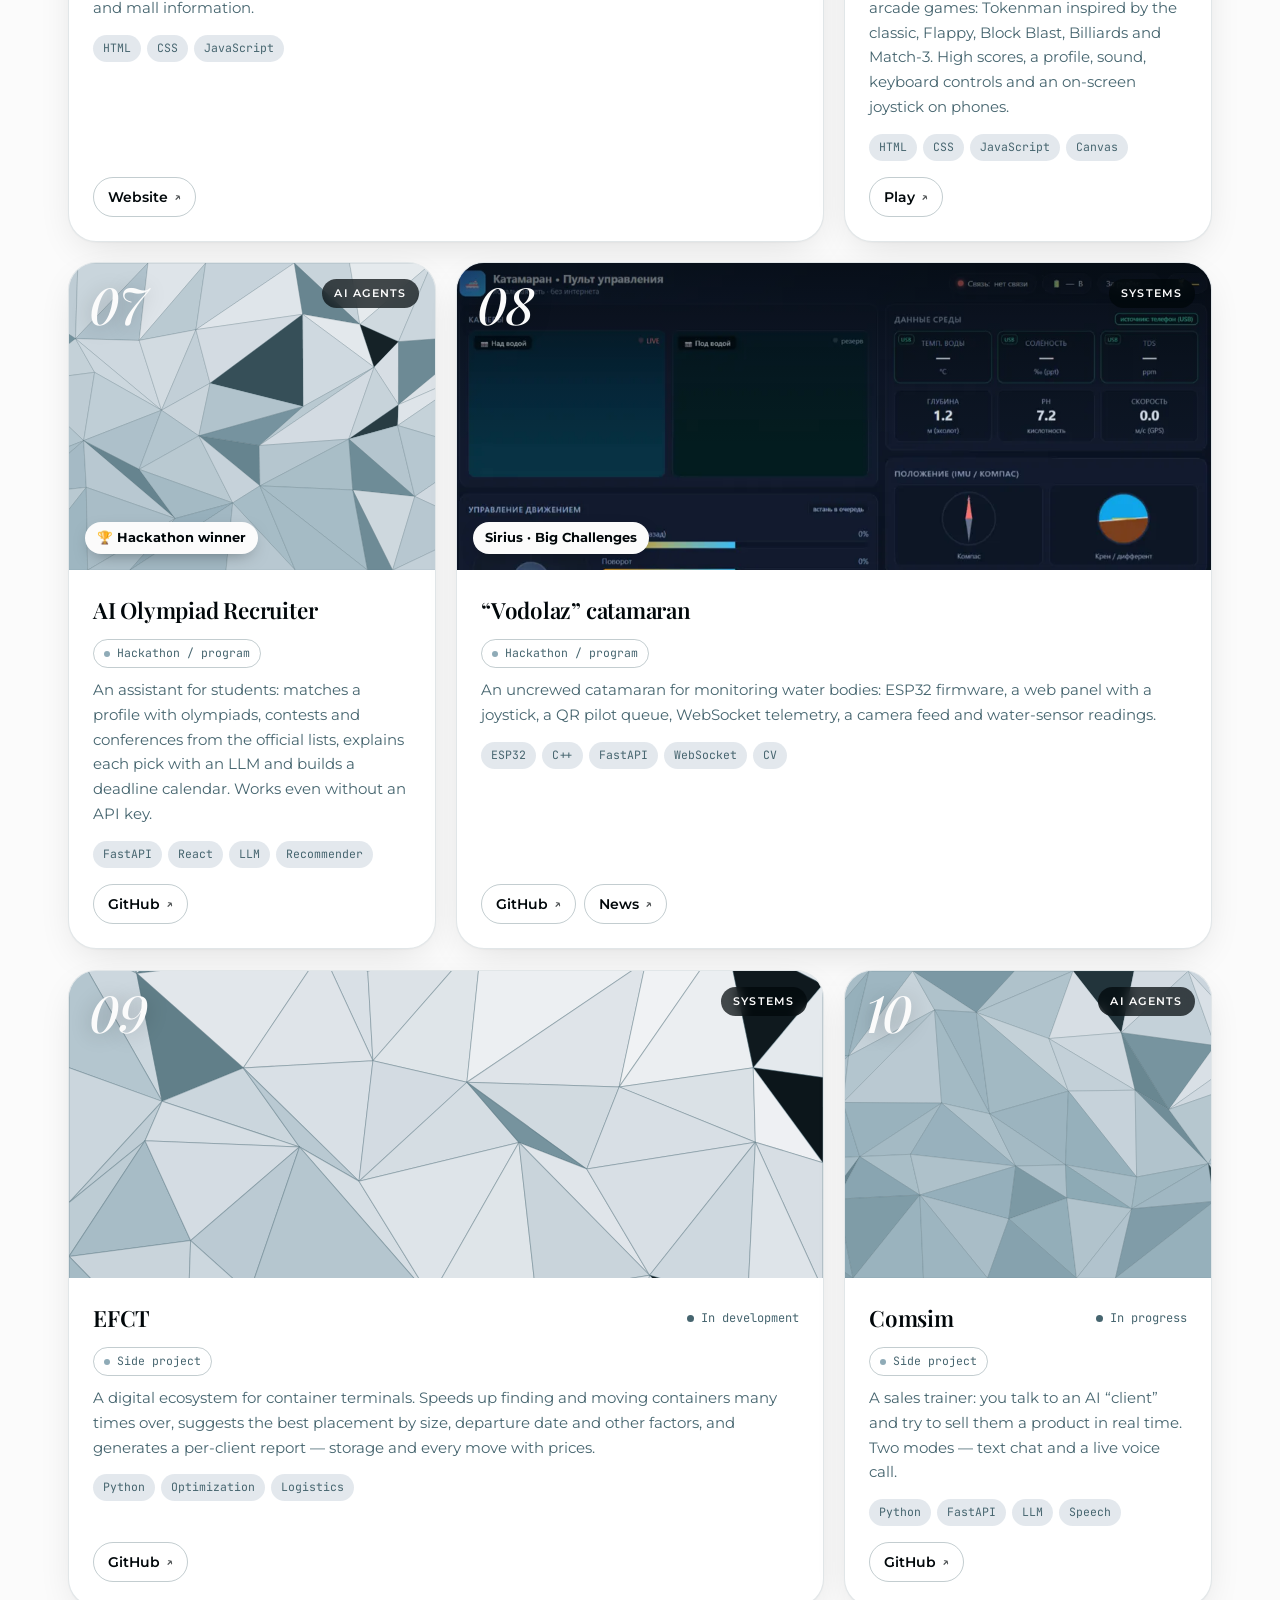
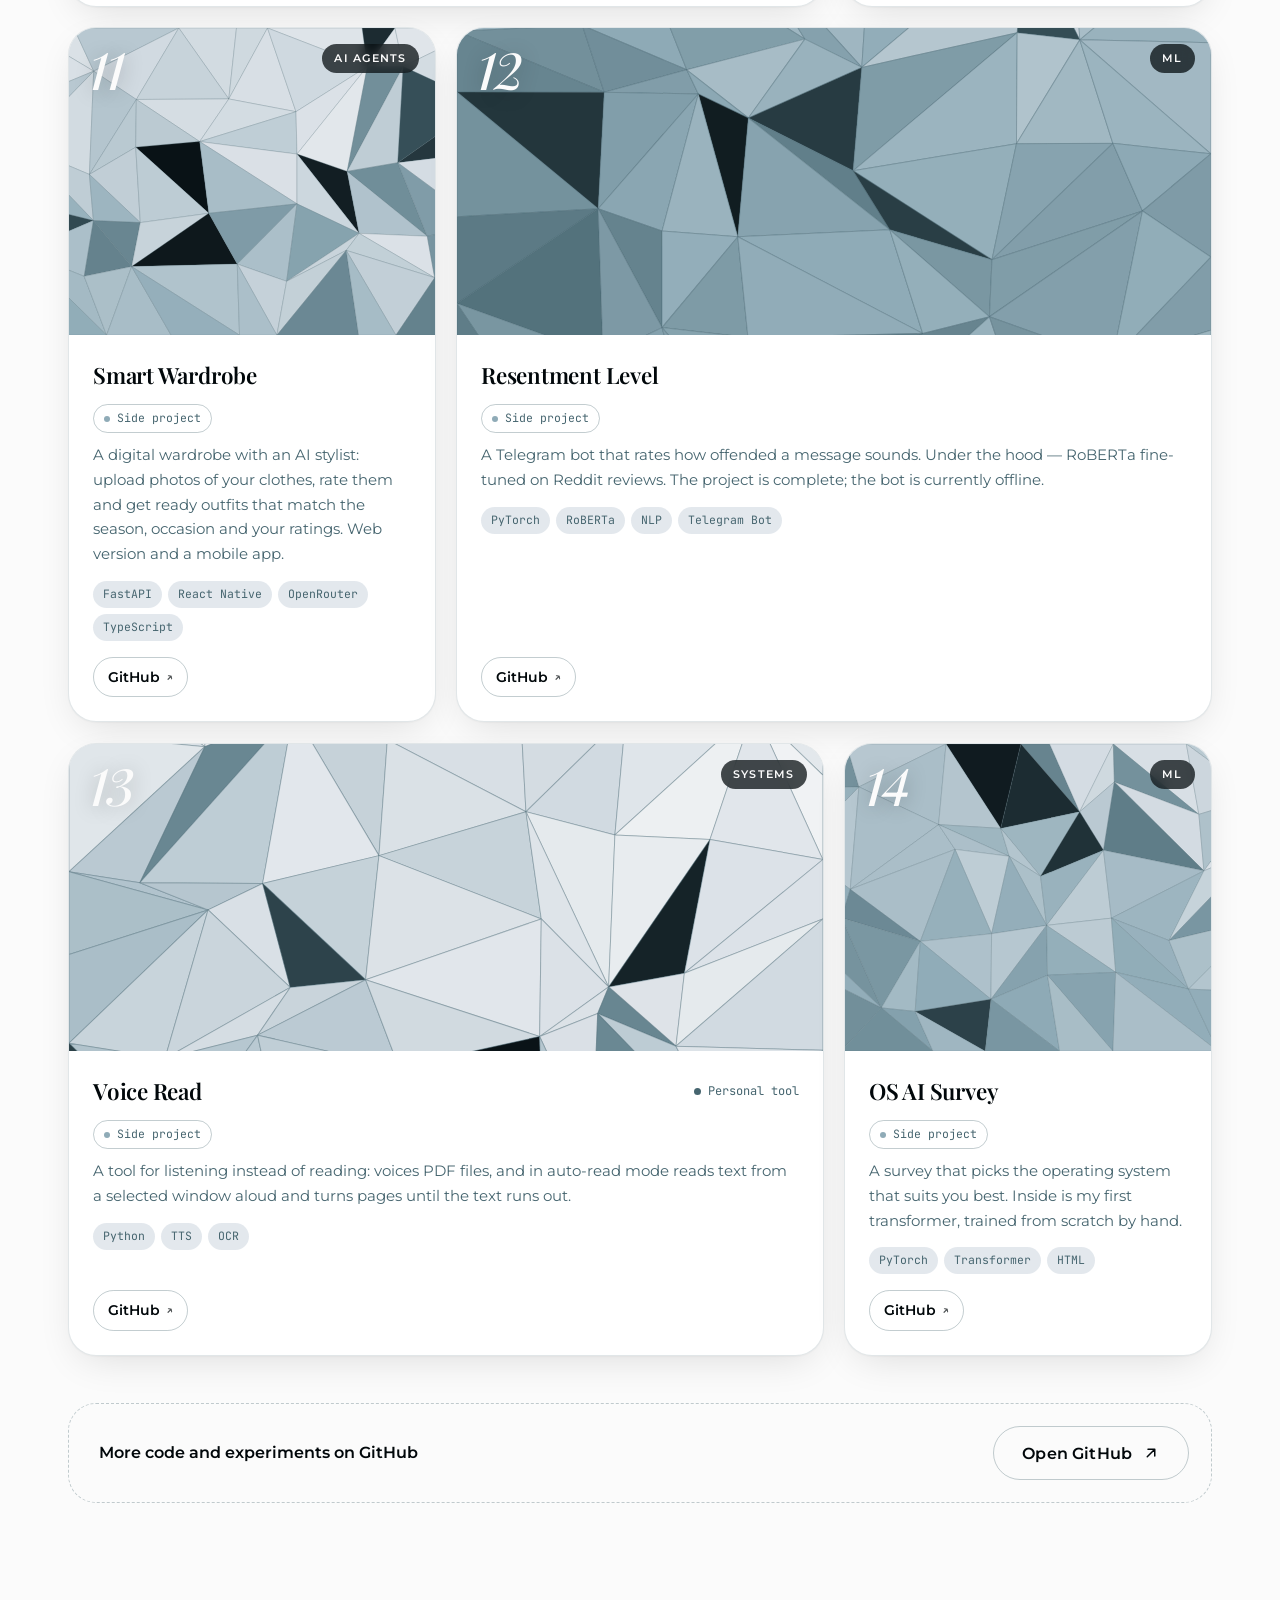
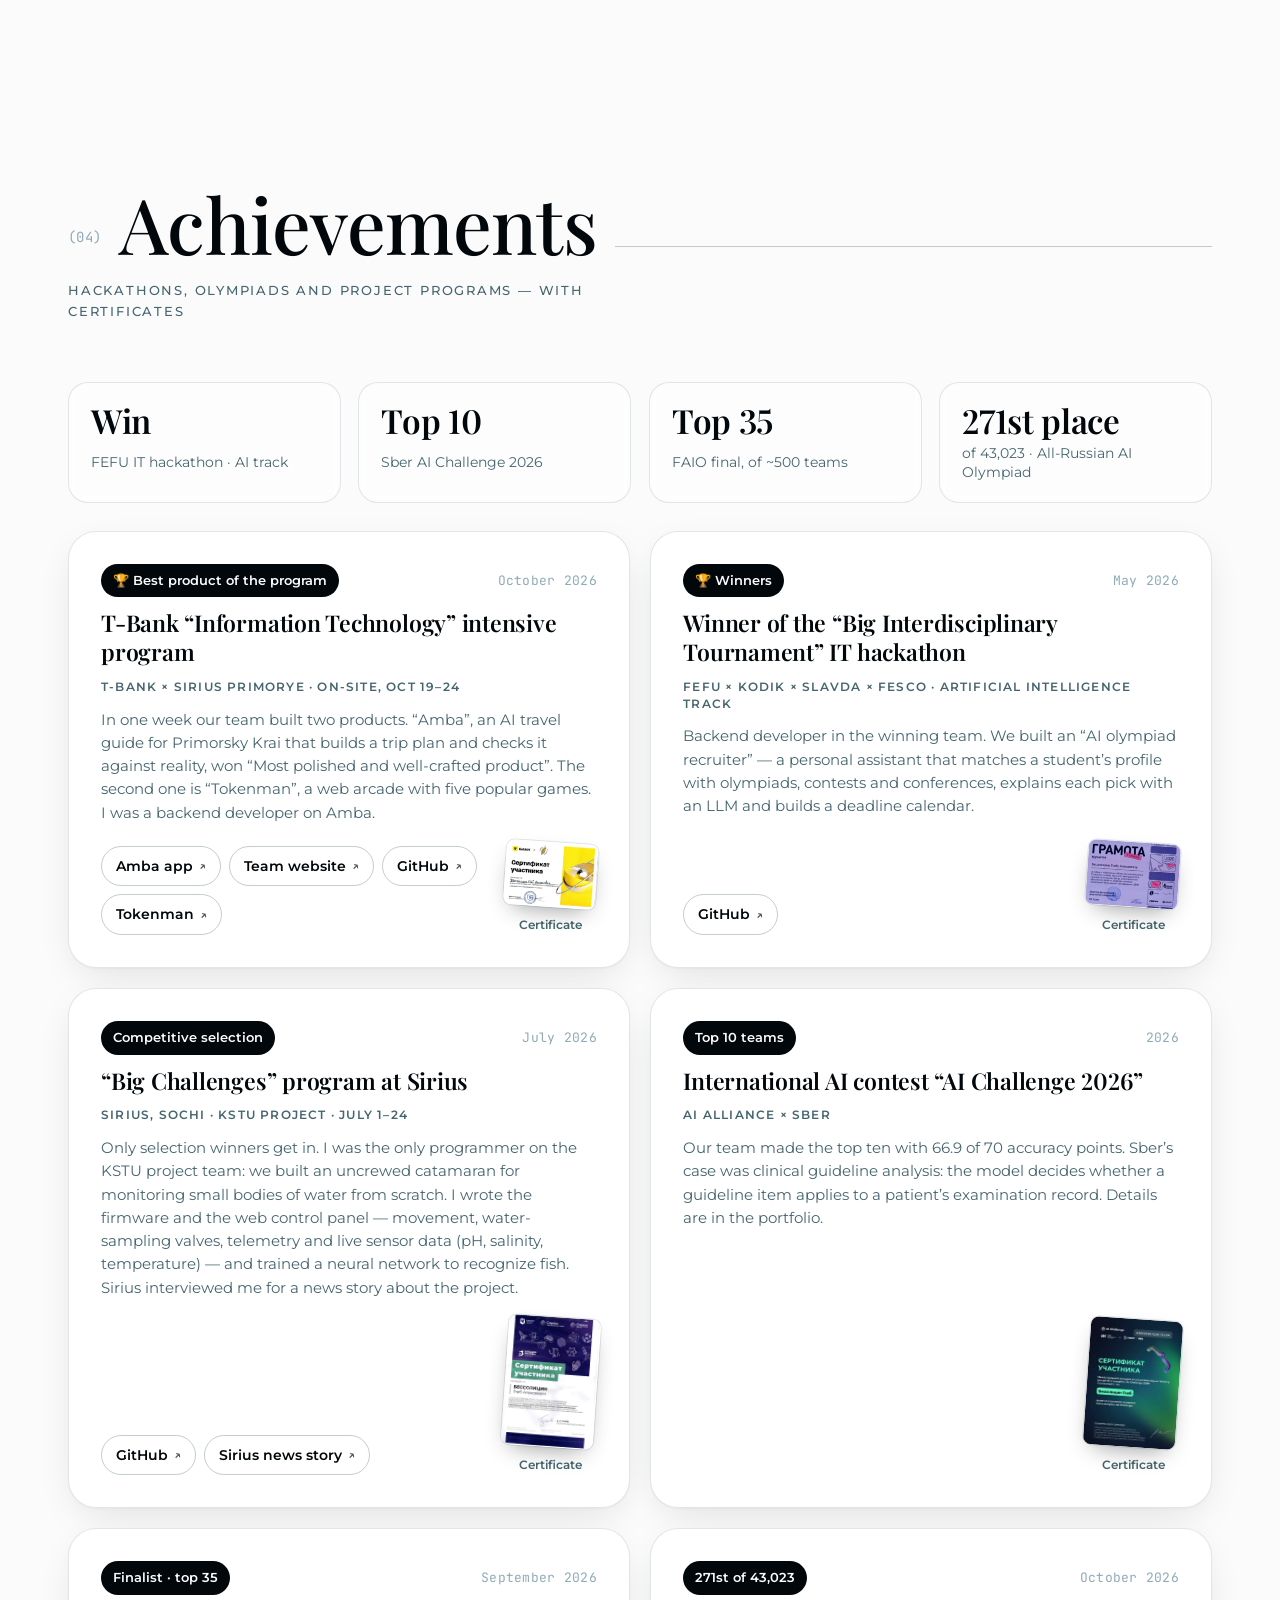
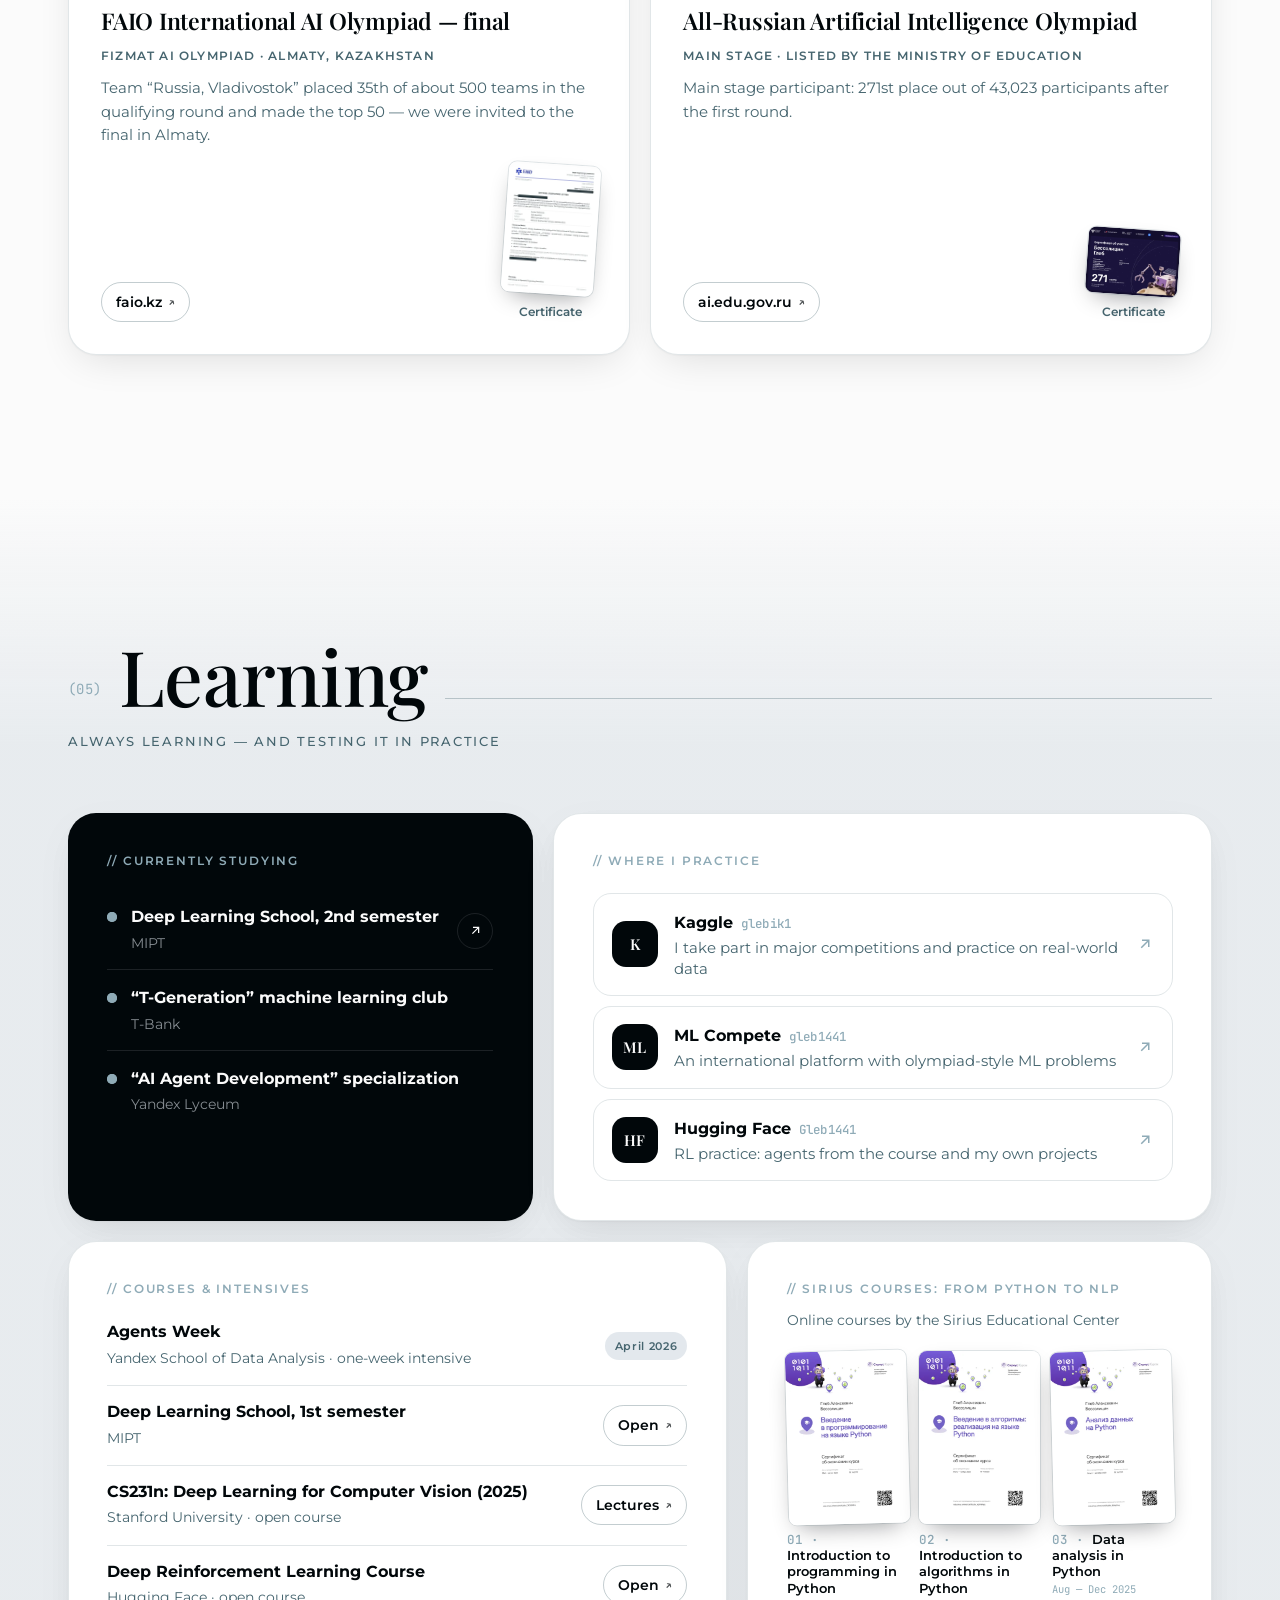
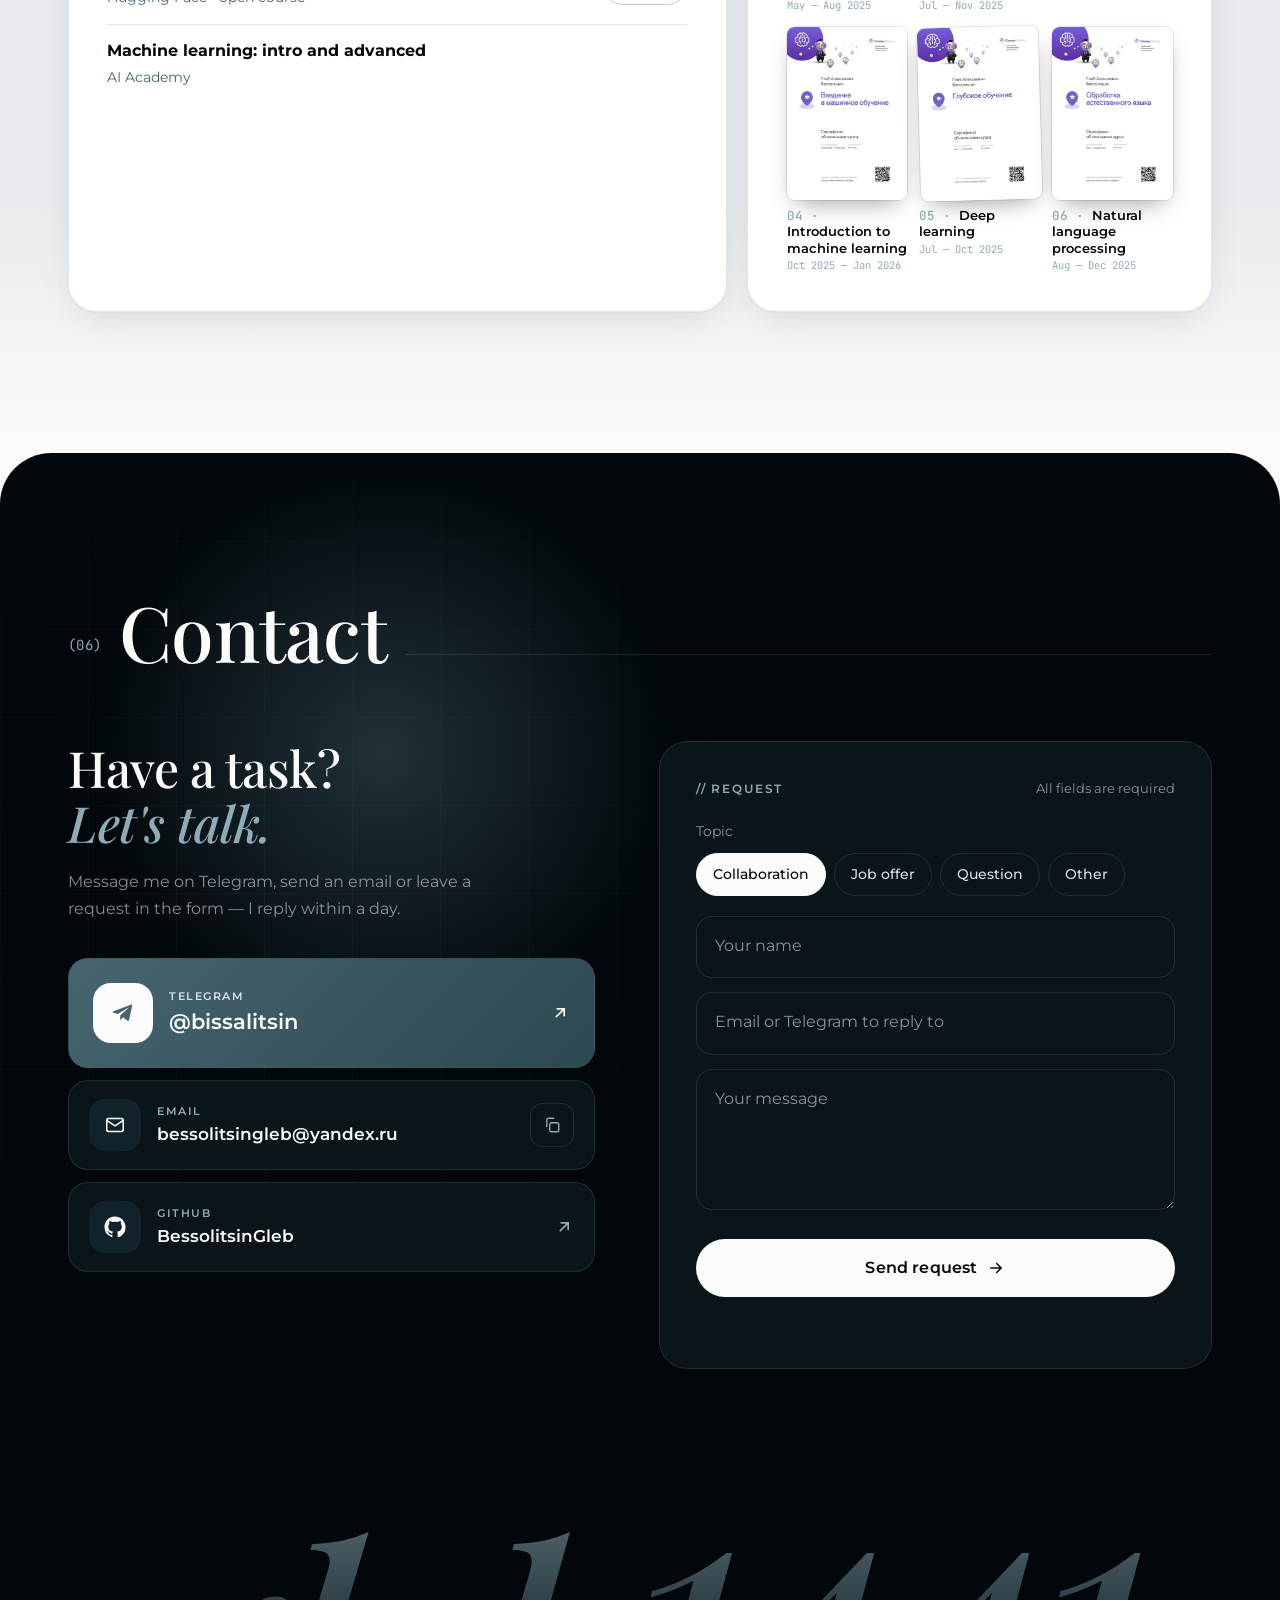
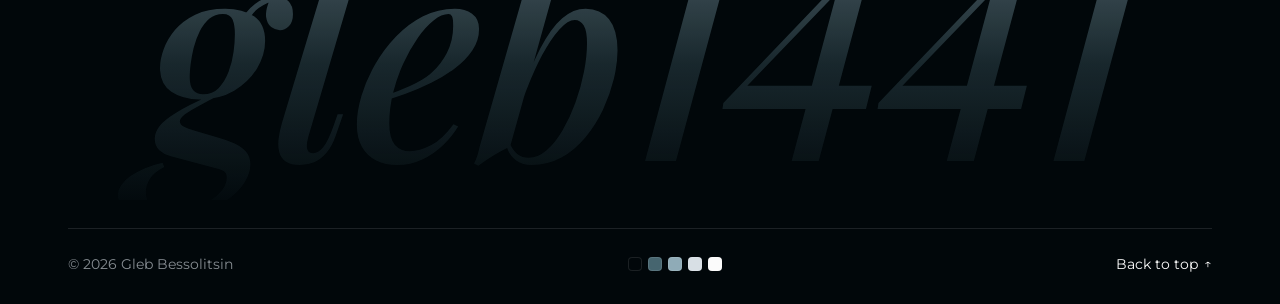
==== commit 191d208c: "Фото по центру ячейки, ровный контур волос Co-Authored-By: Claude Opus 5.5 <noreply@anthropic.com>" ====
--- a/index.html
+++ b/index.html
@@ -28,7 +28,7 @@
   <link rel="icon" type="image/png" href="assets/img/favicon.png">
   <link rel="apple-touch-icon" href="assets/img/apple-touch-icon.png">
 
-  <link rel="preload" as="image" href="assets/img/portrait.webp?v=14" imagesrcset="assets/img/portrait-620.webp?v=14 582w, assets/img/portrait.webp?v=14 985w" imagesizes="(max-width: 767px) 92vw, (max-width: 1099px) 70vw, 560px">
+  <link rel="preload" as="image" href="assets/img/portrait.webp?v=15" imagesrcset="assets/img/portrait-620.webp?v=15 582w, assets/img/portrait.webp?v=15 985w" imagesizes="(max-width: 767px) 92vw, (max-width: 1099px) 70vw, 560px">
   <link rel="preconnect" href="https://fonts.googleapis.com">
   <link rel="preconnect" href="https://fonts.gstatic.com" crossorigin>
   <link href="https://fonts.googleapis.com/css2?family=JetBrains+Mono:wght@400;500&family=Montserrat:ital,wght@0,400..700;1,400..500&family=Playfair+Display:ital,wght@0,400..800;1,400..700&display=swap" rel="stylesheet">
@@ -42,7 +42,7 @@
       if (l !== 'ru' && l !== 'en') l = /^ru|^be|^uk|^kk/i.test(navigator.language || 'ru') ? 'ru' : 'en';
       d.setAttribute('data-theme', t);
       // версия сайта: должна совпадать с version.json (см. README)
-      window.SITE_VERSION = '14';
+      window.SITE_VERSION = '15';
       d.lang = l;
       d.classList.add('js');
       // открыт внутри Telegram (Mini App или встроенный браузер)
@@ -56,7 +56,7 @@
     })();
   </script>
   <!-- ?v=… — версия файлов: увеличьте число после правок, чтобы браузеры сразу подхватили изменения -->
-  <link rel="stylesheet" href="assets/css/style.css?v=14">
+  <link rel="stylesheet" href="assets/css/style.css?v=15">
 </head>
 <body>
 
@@ -157,8 +157,8 @@
         <div class="hero__visual">
           <div class="facade facade--portrait" id="portrait">
             <svg class="portrait__shape" viewBox="0 0 100 100" aria-hidden="true"><path d="M50 4 96 88H4Z"/><path d="M50 4v84"/></svg>
-            <img class="portrait__img" src="assets/img/portrait.webp?v=14"
-                 srcset="assets/img/portrait-620.webp?v=14 582w, assets/img/portrait.webp?v=14 985w"
+            <img class="portrait__img" src="assets/img/portrait.webp?v=15"
+                 srcset="assets/img/portrait-620.webp?v=15 582w, assets/img/portrait.webp?v=15 985w"
                  sizes="(max-width: 767px) 92vw, (max-width: 1099px) 70vw, 560px"
                  width="985" height="1050" alt="Бессолицин Глеб" data-i18n-attr="alt:hero.photoAlt" fetchpriority="high">
             <div class="facade__tag" aria-hidden="true">
@@ -469,7 +469,7 @@
         .catch(function () {});
     })();
   </script>
-  <script src="assets/js/content.js?v=14"></script>
-  <script src="assets/js/main.js?v=14"></script>
+  <script src="assets/js/content.js?v=15"></script>
+  <script src="assets/js/main.js?v=15"></script>
 </body>
 </html>
--- a/assets/css/style.css
+++ b/assets/css/style.css
@@ -1915,12 +1915,14 @@
 @keyframes shapeSway { from { rotate: -3deg; } to { rotate: 3deg; } }
 .portrait__img {
   position: absolute;
-  right: -4%;
+  left: -50%;
+  right: -50%;
+  margin-inline: auto;
   bottom: 0;
   height: 92%;
   width: auto;
   max-width: none;
-  transform-origin: 60% 100%;
+  transform-origin: 50% 100%;
   transform: translate3d(calc(var(--px, 0) * 14px), calc(var(--py, 0) * 6px), 0);
   filter: drop-shadow(0 24px 40px rgba(1, 7, 10, .22));
   transition: transform .2s linear;
@@ -1934,11 +1936,11 @@
 
 @media (max-width: 1099px) {
   .facade--portrait { aspect-ratio: 1 / 1.02; max-height: 760px; }
-  .portrait__img { right: 0; height: 94%; }
+  .portrait__img { height: 94%; }
 }
 @media (max-width: 767px) {
   .facade--portrait { aspect-ratio: 1 / 1.08; }
-  .portrait__img { right: -2%; height: 93%; }
+  .portrait__img { height: 93%; }
   .portrait__shape { width: 100%; top: 6%; }
 }
 @media (prefers-reduced-motion: reduce) {
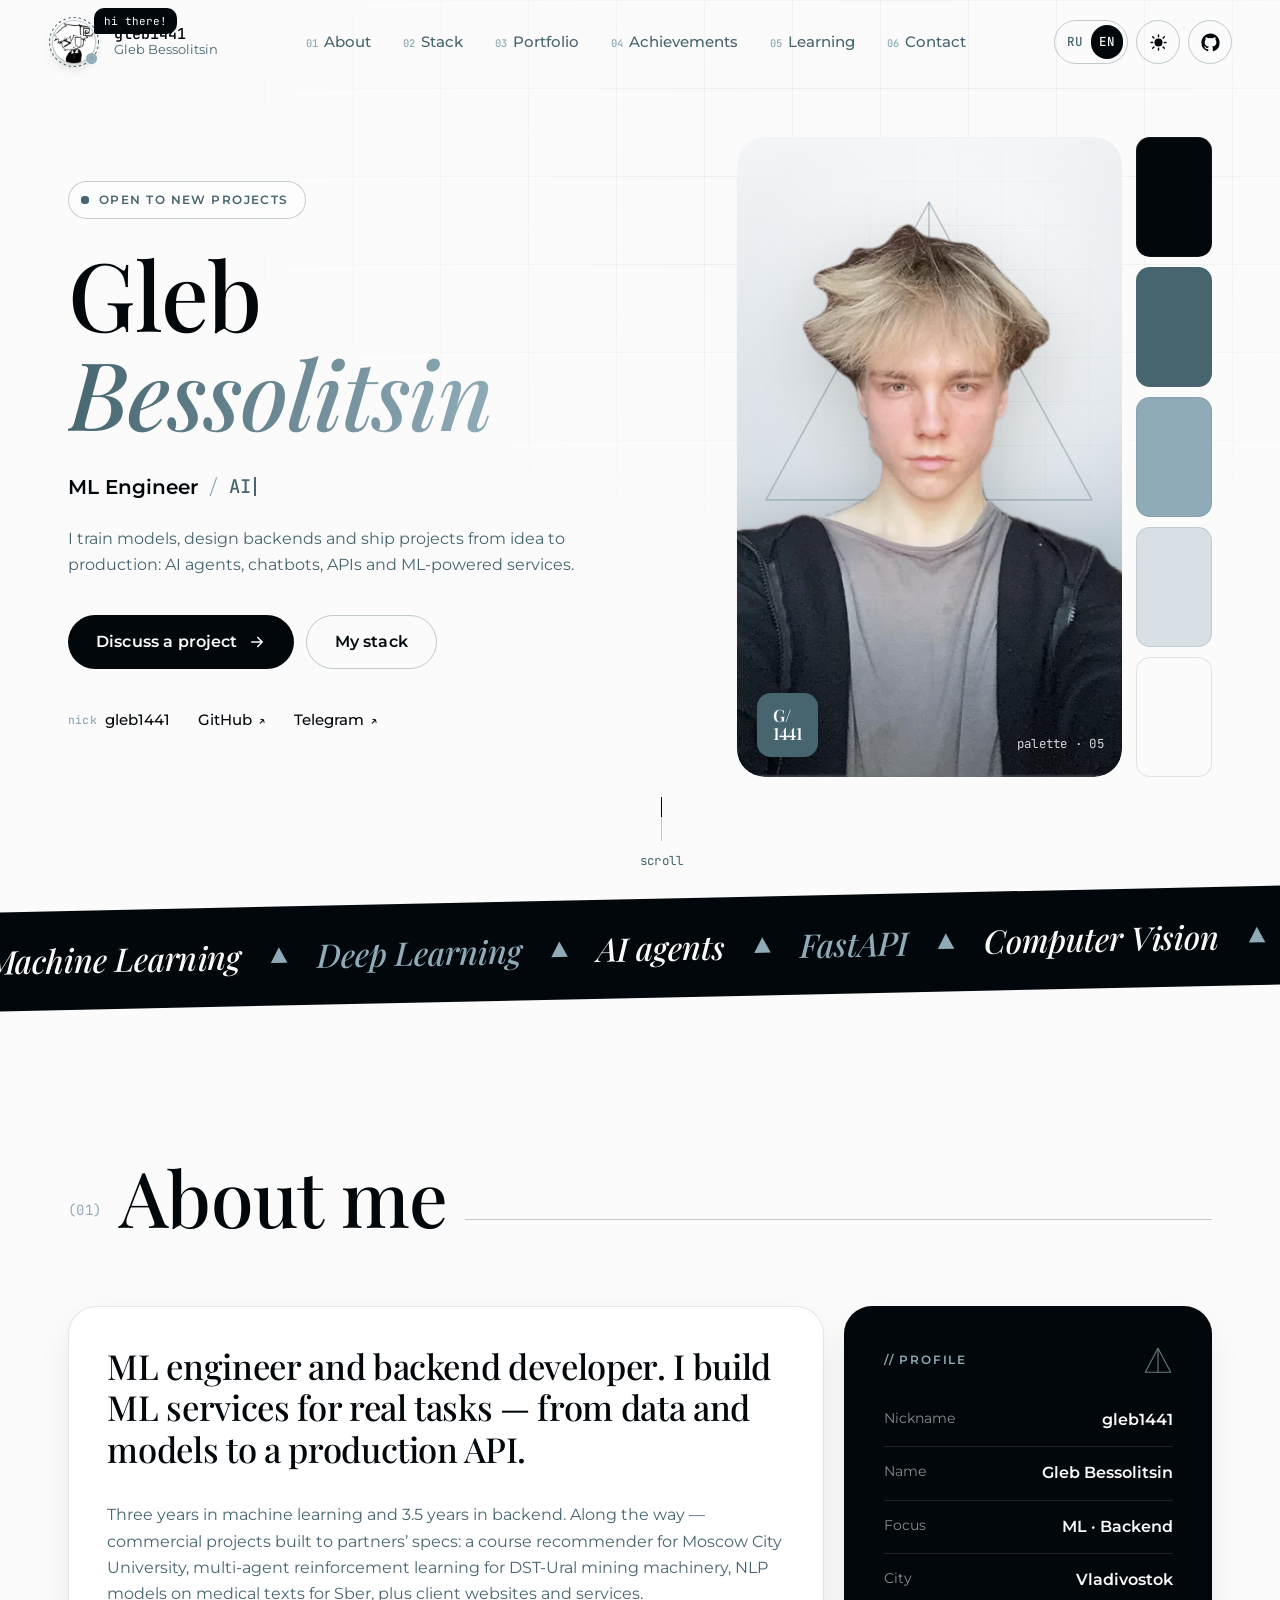
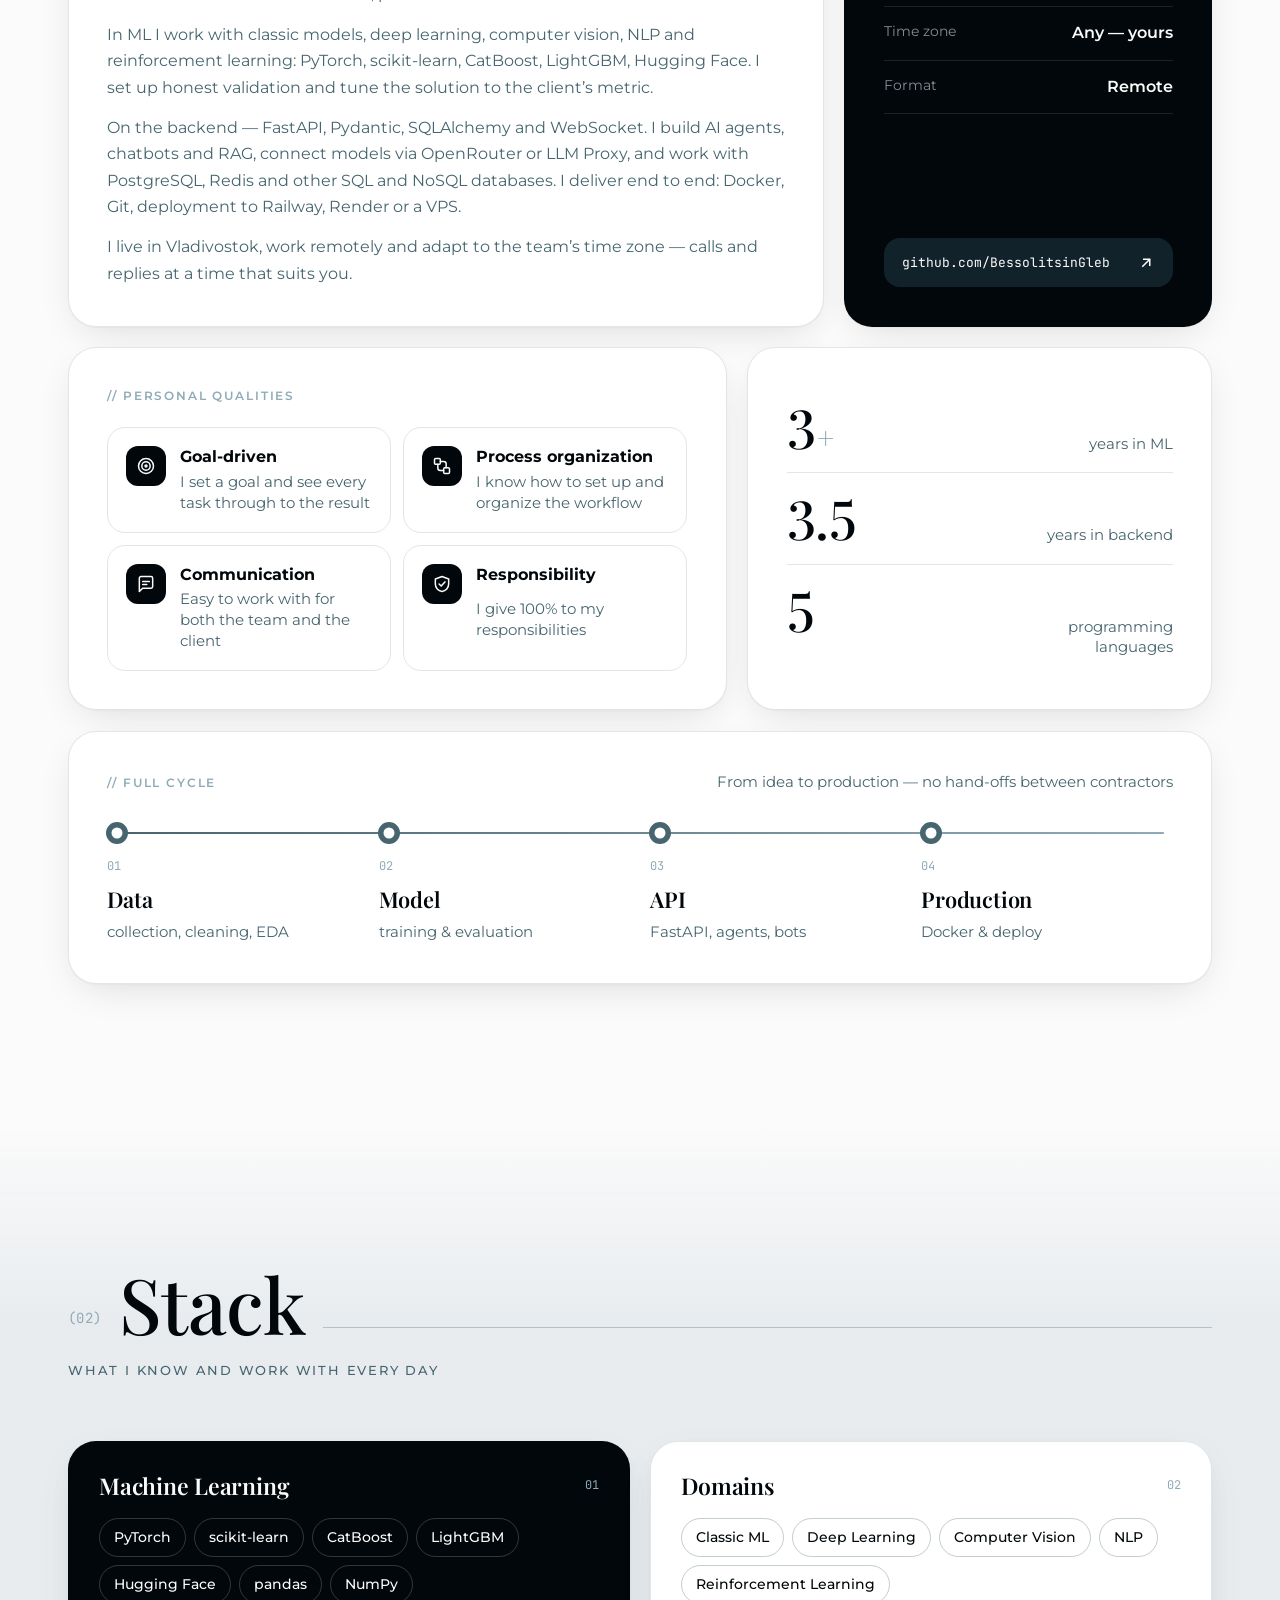
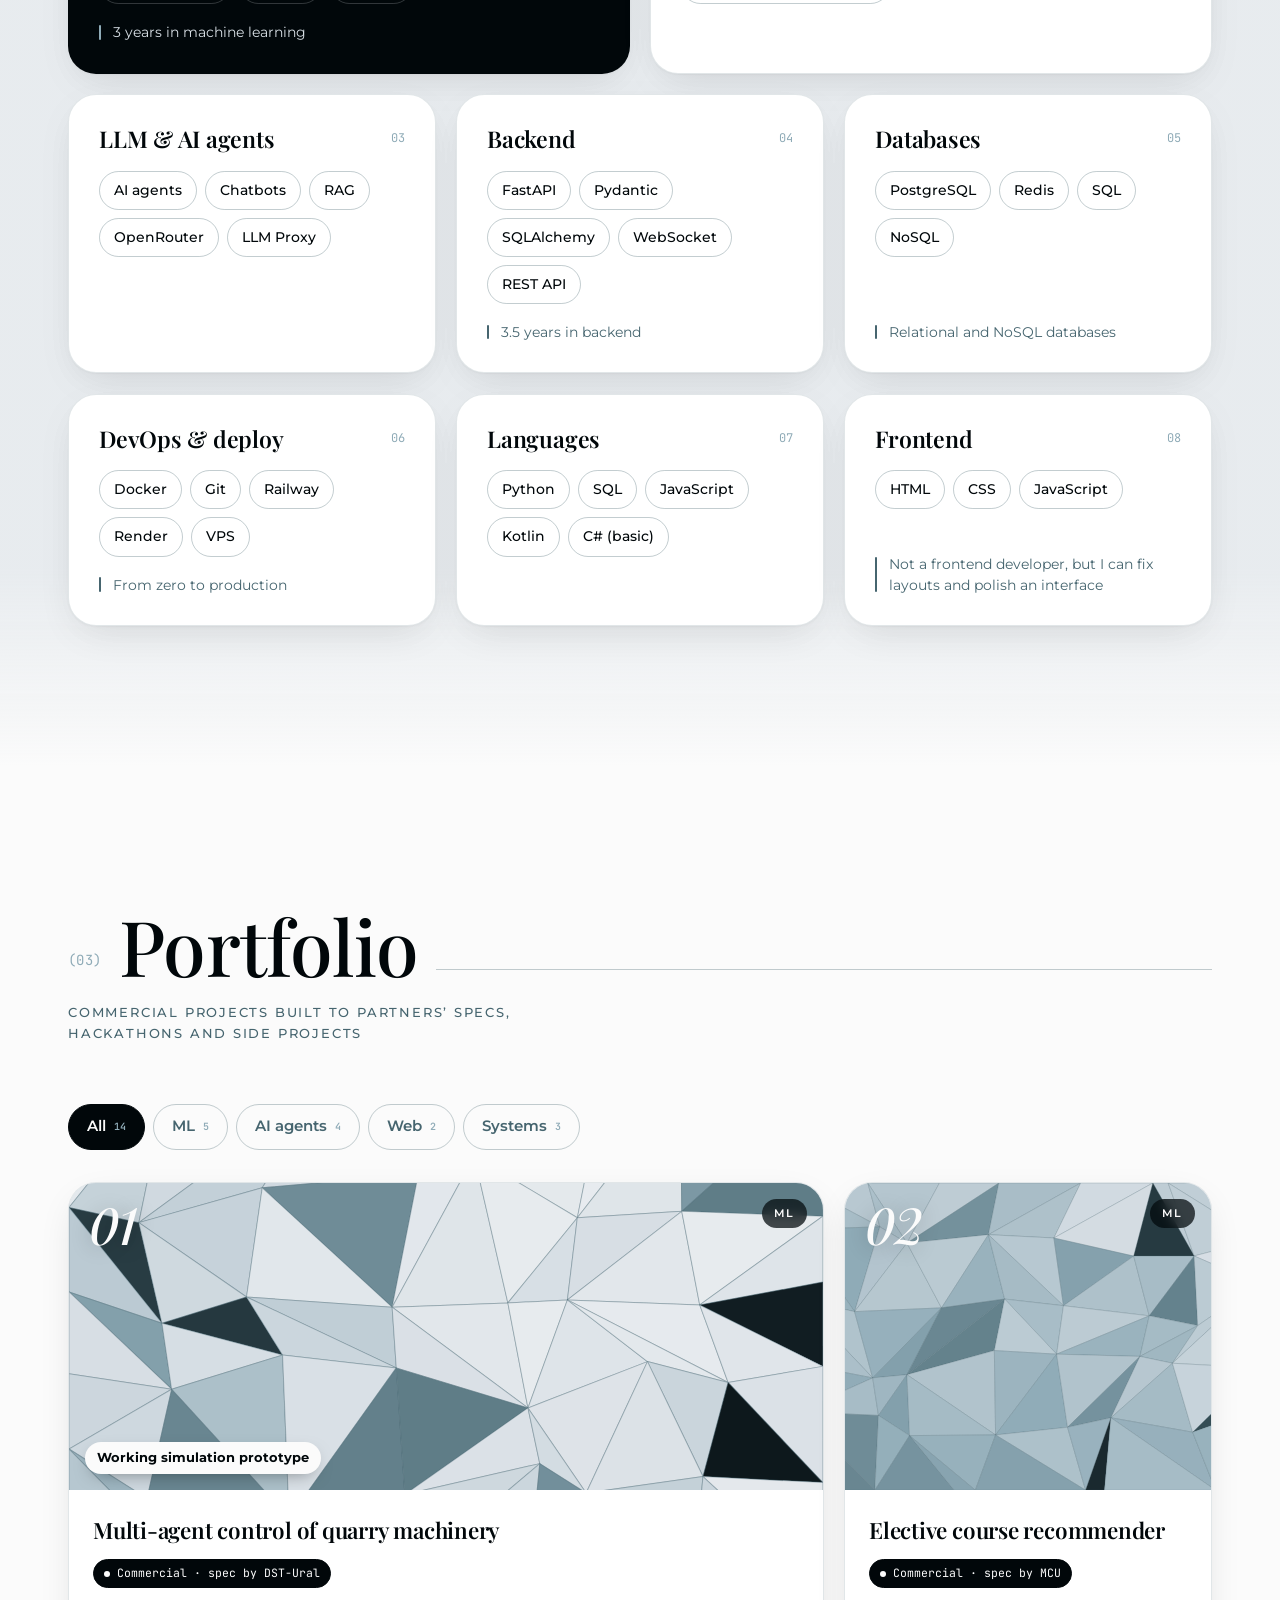
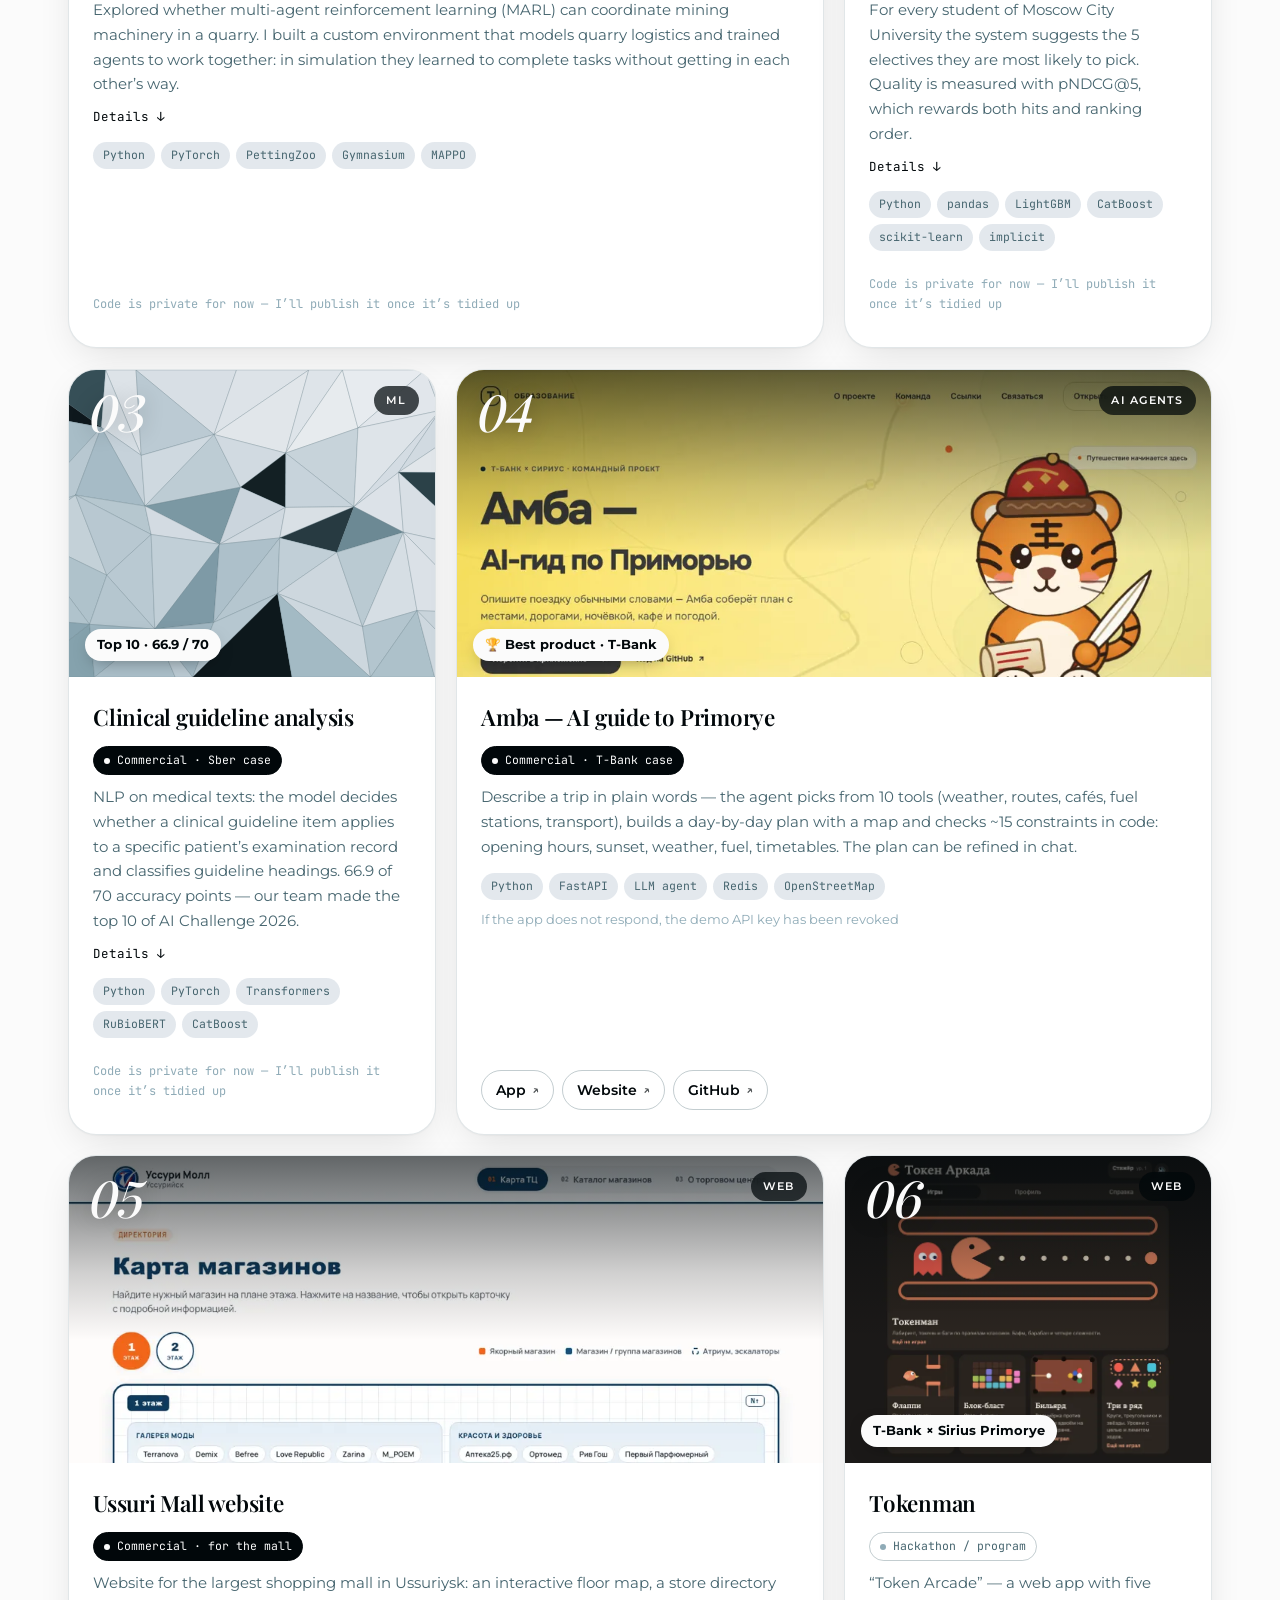
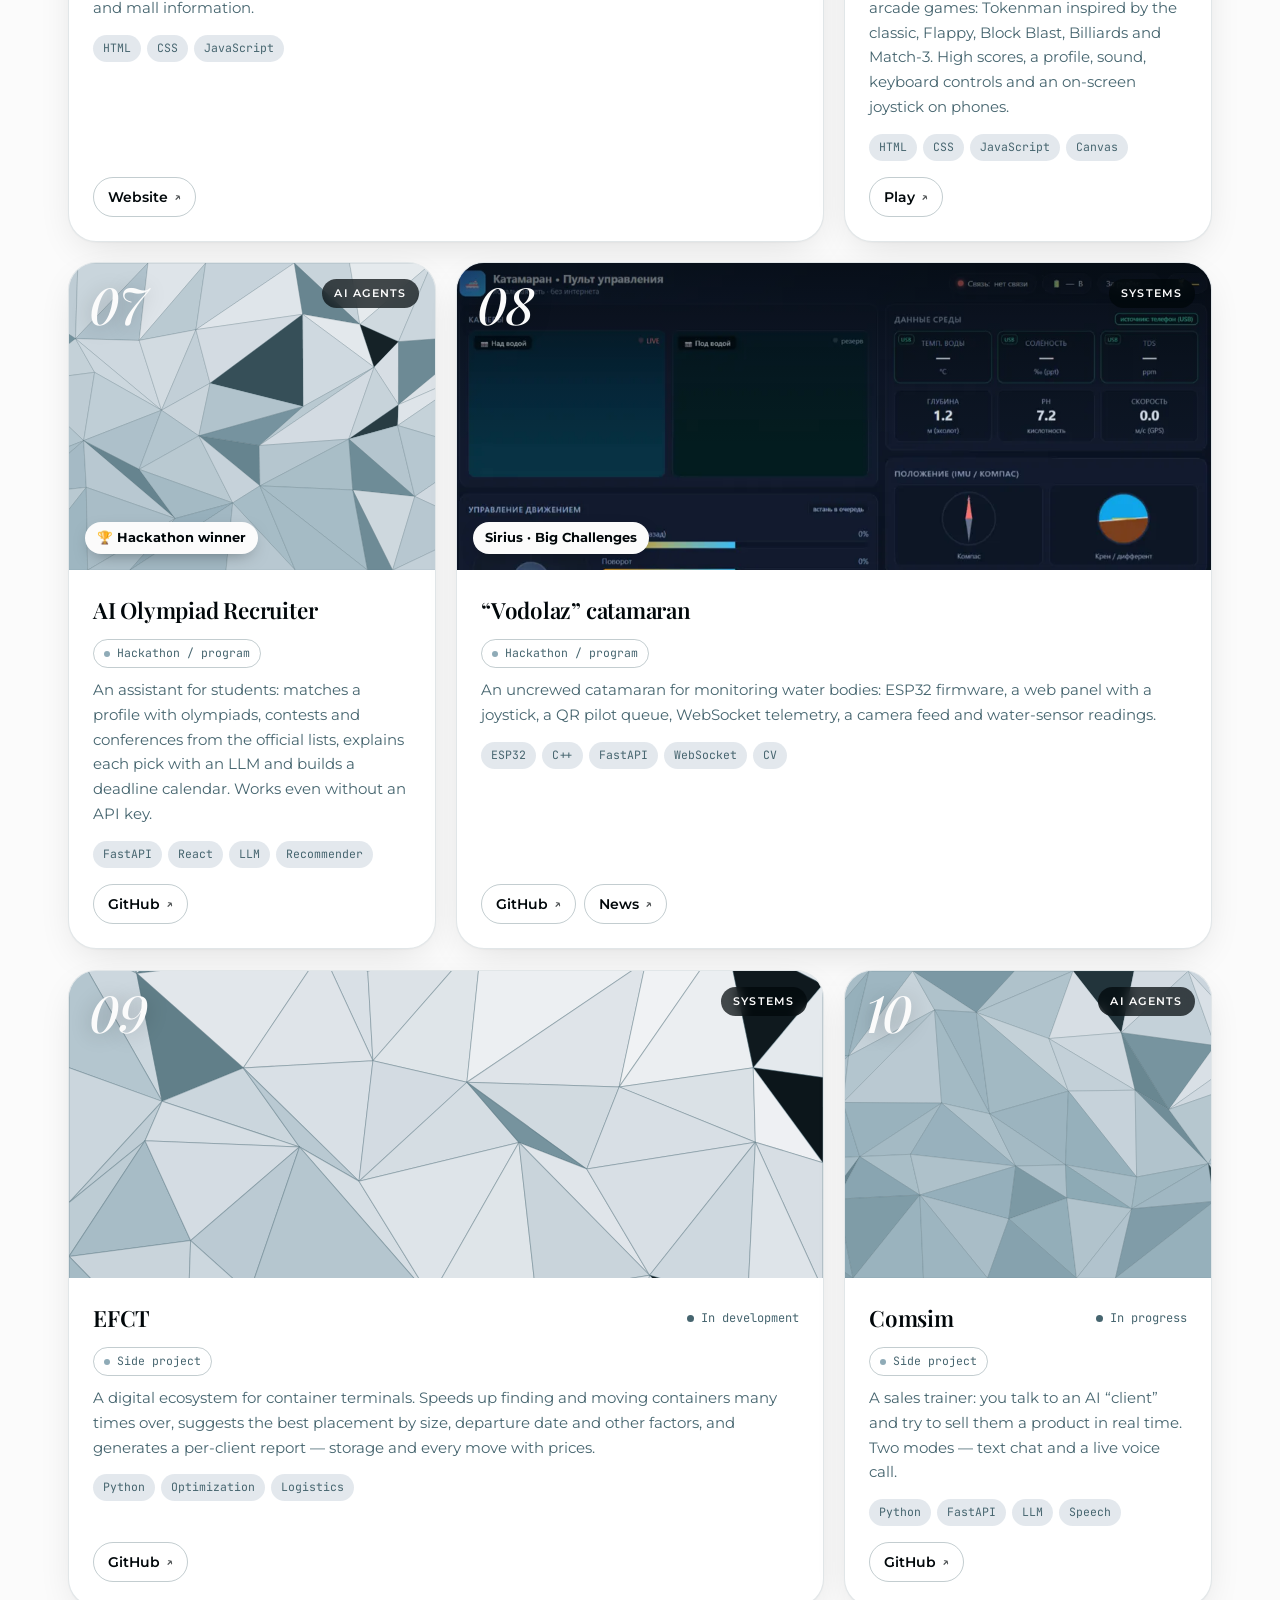
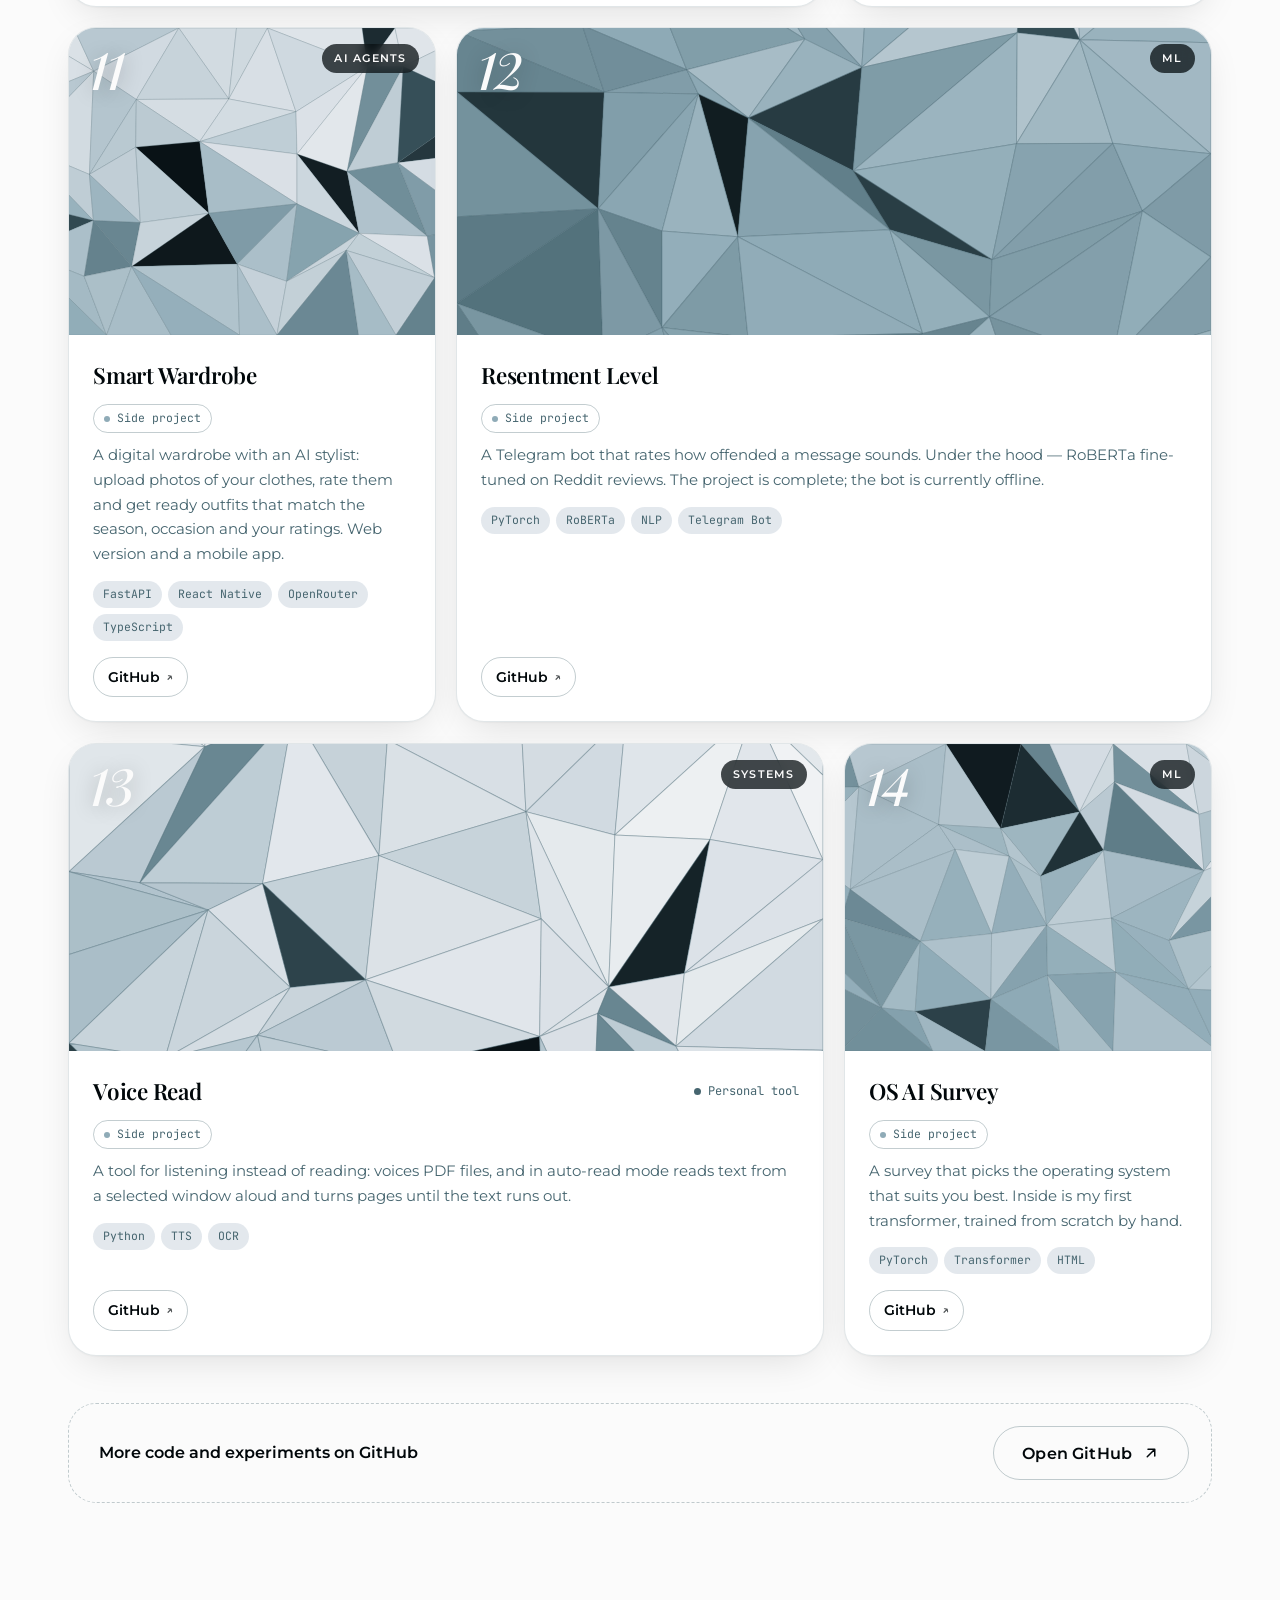
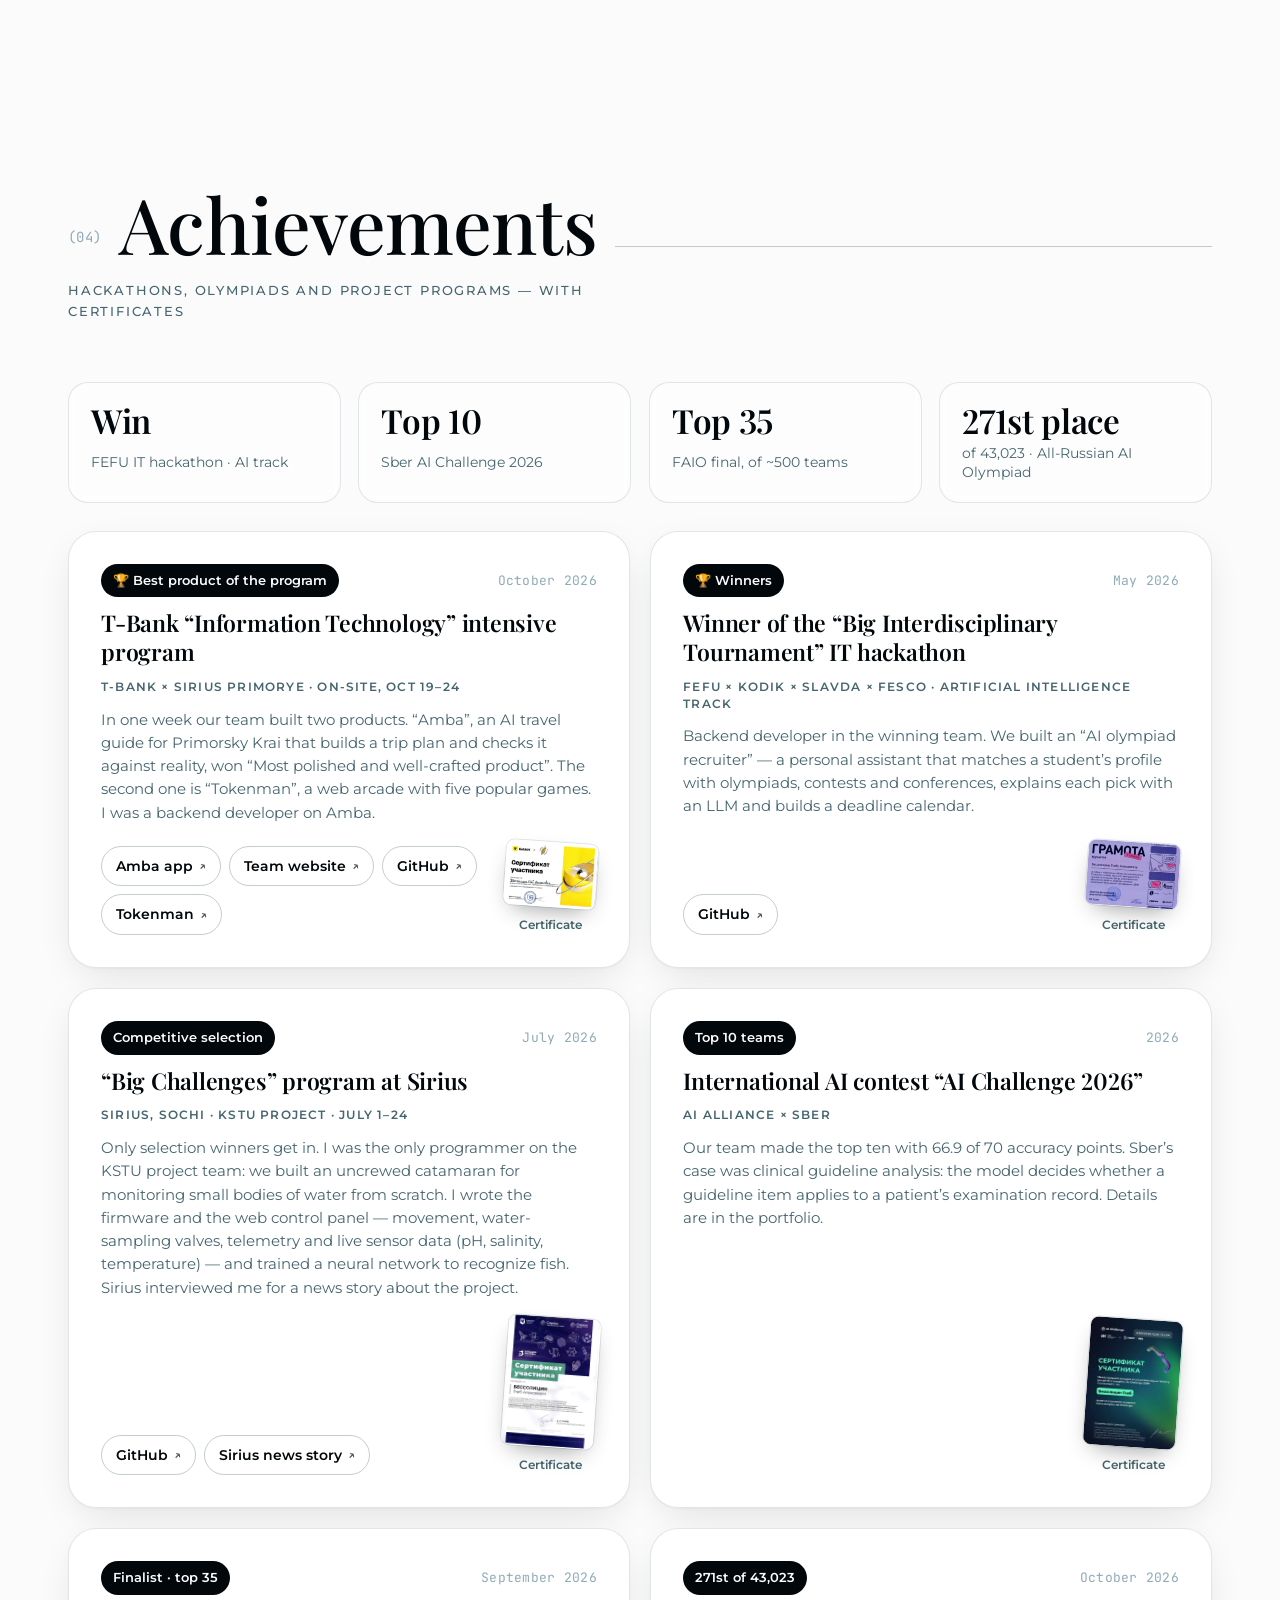
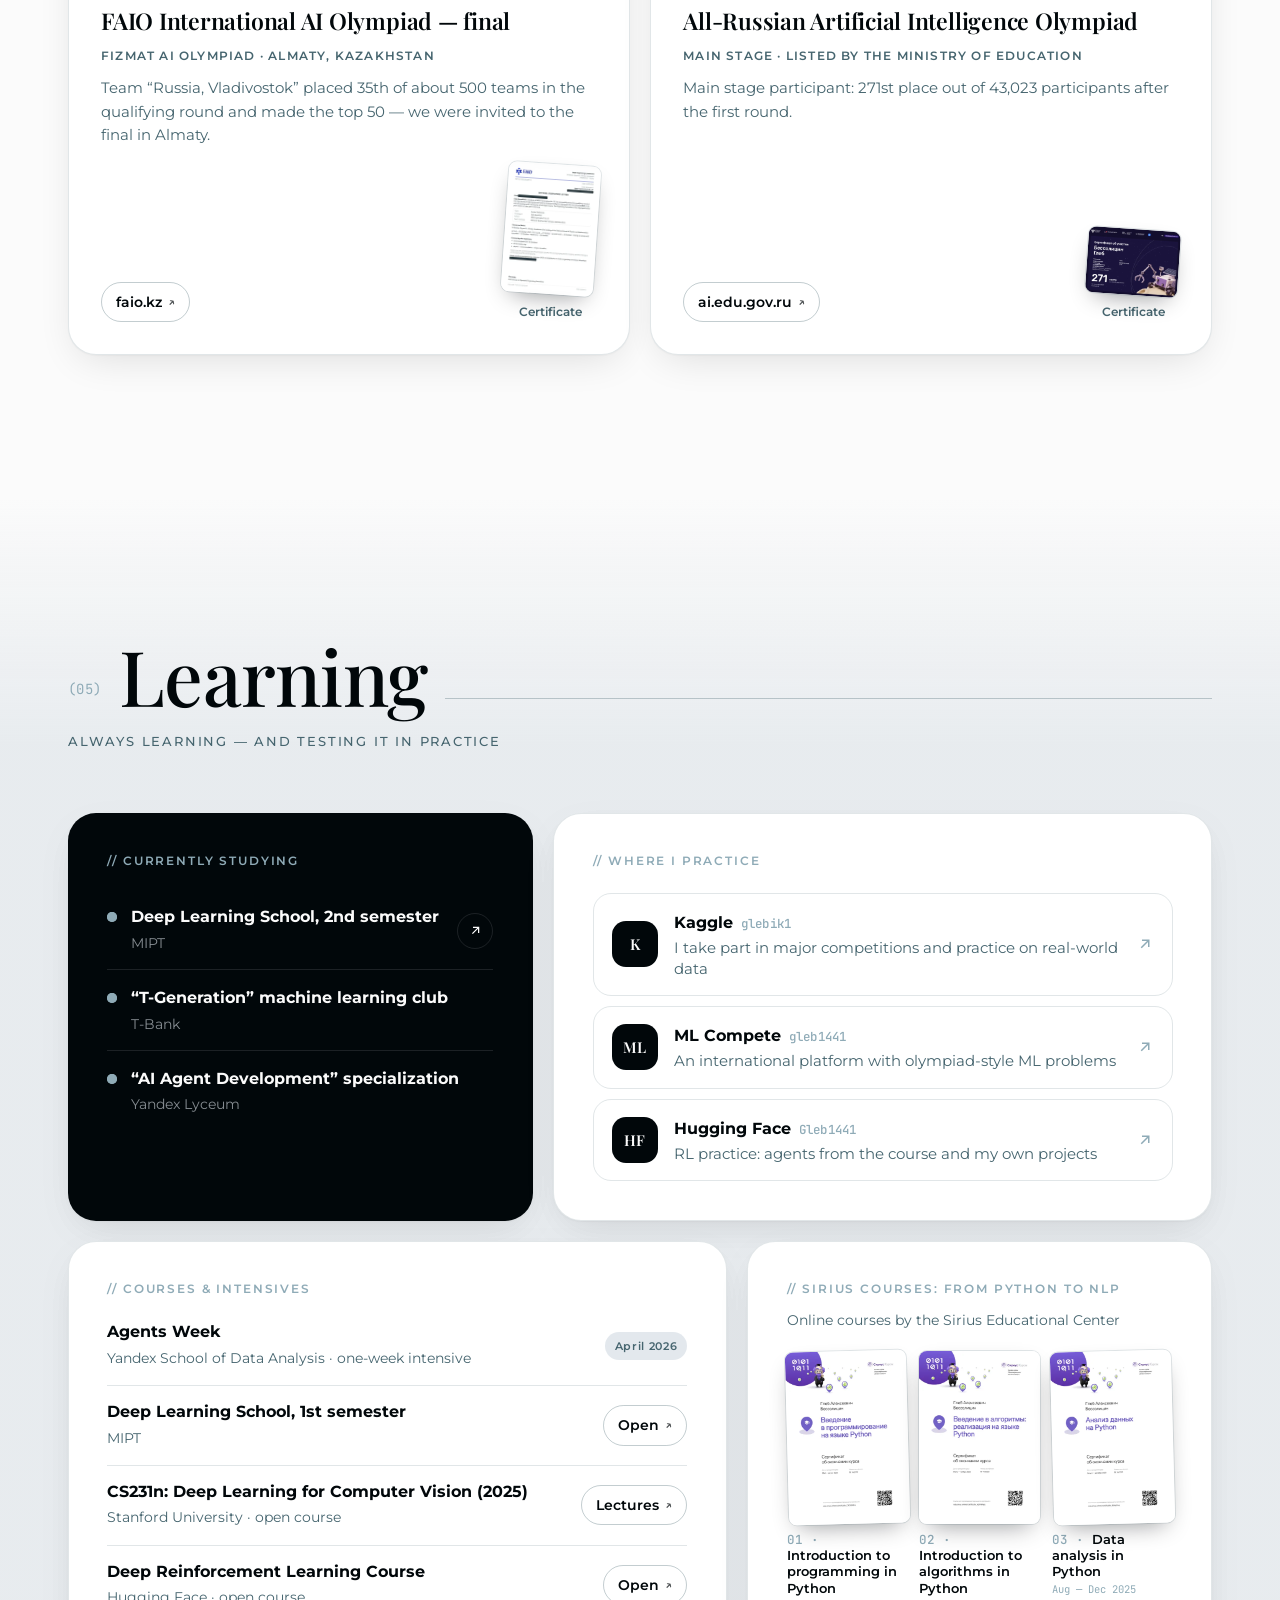
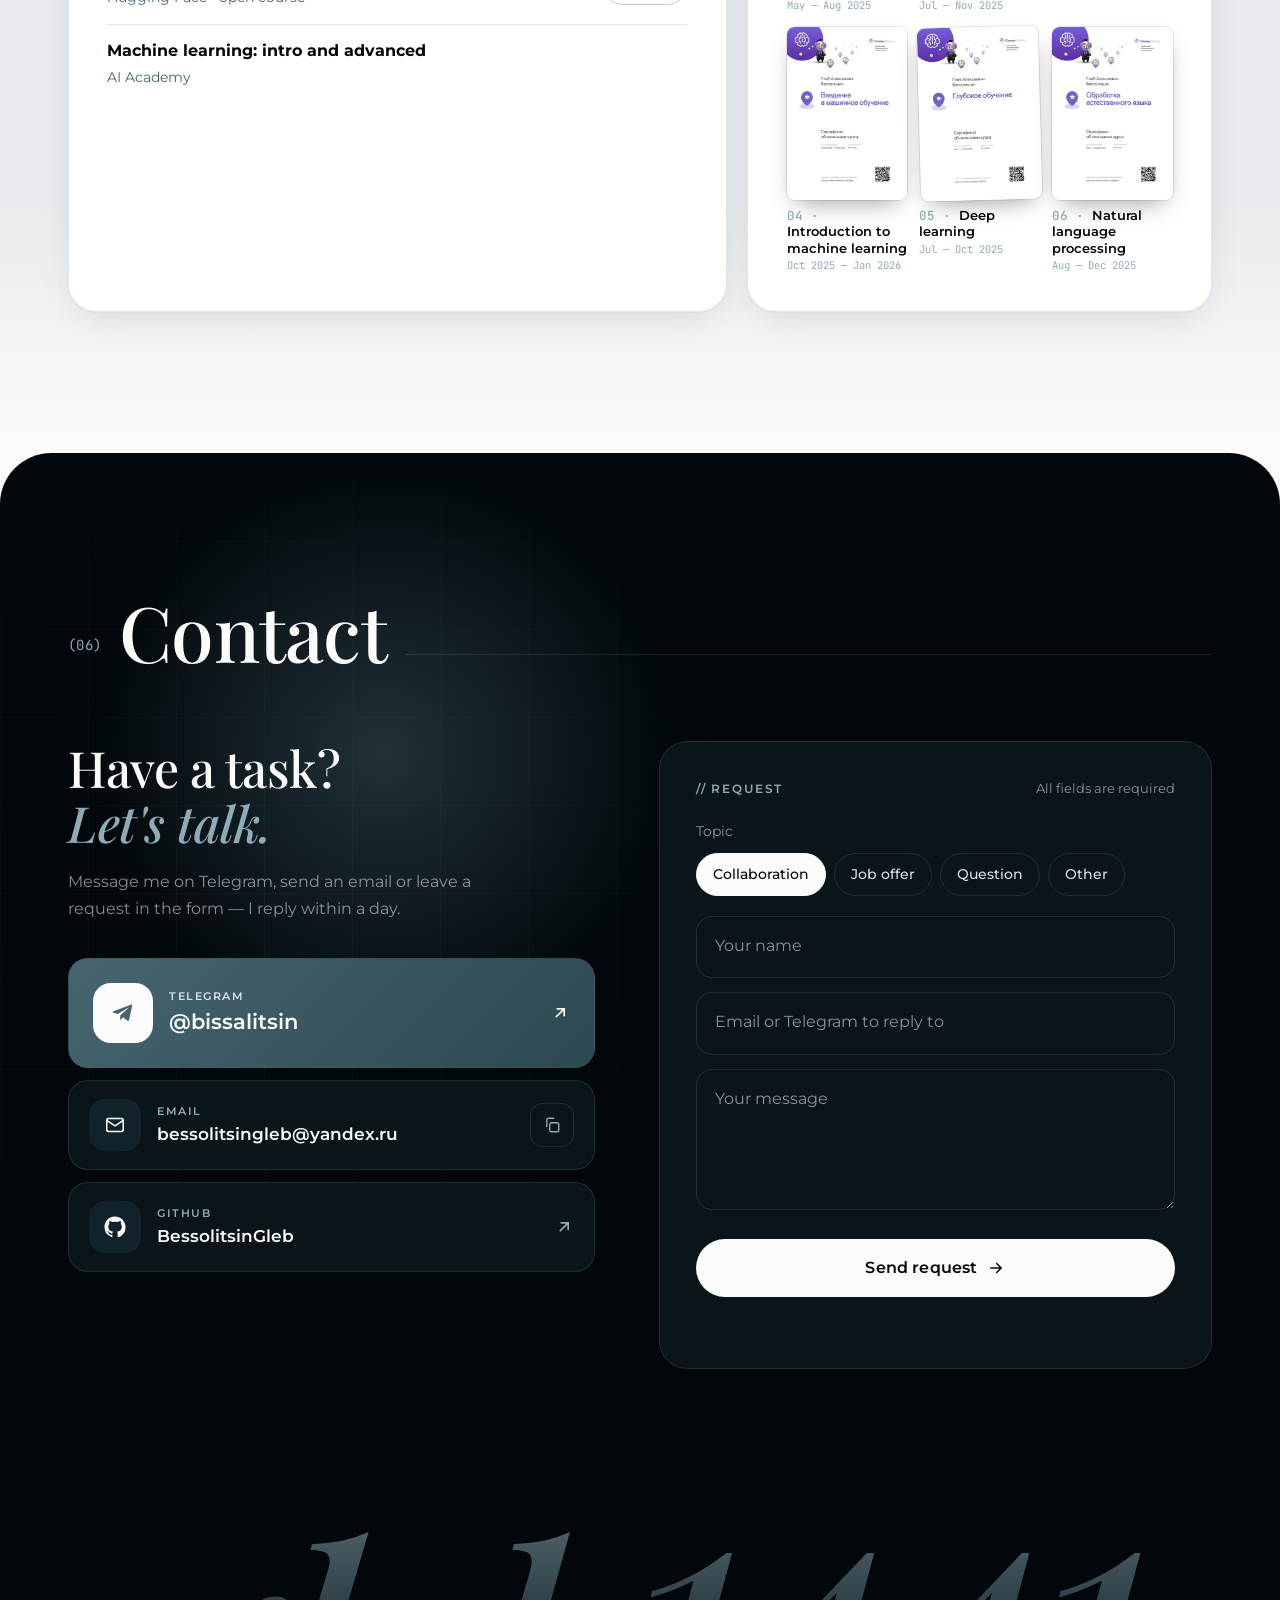
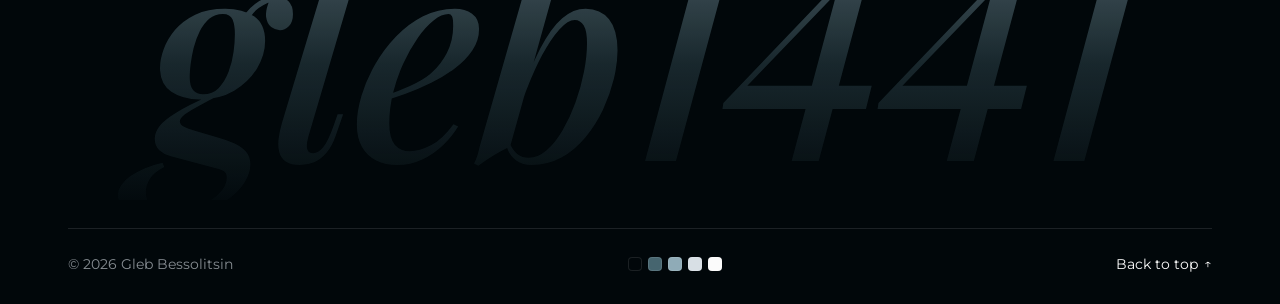
==== commit 10d2c1d9: "Крупнее фото на мобильных: без обрезанного края Co-Authored-By: Claude Opus 5.5 <noreply@anthropic.c" ====
--- a/index.html
+++ b/index.html
@@ -28,7 +28,7 @@
   <link rel="icon" type="image/png" href="assets/img/favicon.png">
   <link rel="apple-touch-icon" href="assets/img/apple-touch-icon.png">
 
-  <link rel="preload" as="image" href="assets/img/portrait.webp?v=15" imagesrcset="assets/img/portrait-620.webp?v=15 582w, assets/img/portrait.webp?v=15 985w" imagesizes="(max-width: 767px) 92vw, (max-width: 1099px) 70vw, 560px">
+  <link rel="preload" as="image" href="assets/img/portrait.webp?v=16" imagesrcset="assets/img/portrait-620.webp?v=16 582w, assets/img/portrait.webp?v=16 985w" imagesizes="(max-width: 767px) 92vw, (max-width: 1099px) 70vw, 560px">
   <link rel="preconnect" href="https://fonts.googleapis.com">
   <link rel="preconnect" href="https://fonts.gstatic.com" crossorigin>
   <link href="https://fonts.googleapis.com/css2?family=JetBrains+Mono:wght@400;500&family=Montserrat:ital,wght@0,400..700;1,400..500&family=Playfair+Display:ital,wght@0,400..800;1,400..700&display=swap" rel="stylesheet">
@@ -42,7 +42,7 @@
       if (l !== 'ru' && l !== 'en') l = /^ru|^be|^uk|^kk/i.test(navigator.language || 'ru') ? 'ru' : 'en';
       d.setAttribute('data-theme', t);
       // версия сайта: должна совпадать с version.json (см. README)
-      window.SITE_VERSION = '15';
+      window.SITE_VERSION = '16';
       d.lang = l;
       d.classList.add('js');
       // открыт внутри Telegram (Mini App или встроенный браузер)
@@ -56,7 +56,7 @@
     })();
   </script>
   <!-- ?v=… — версия файлов: увеличьте число после правок, чтобы браузеры сразу подхватили изменения -->
-  <link rel="stylesheet" href="assets/css/style.css?v=15">
+  <link rel="stylesheet" href="assets/css/style.css?v=16">
 </head>
 <body>
 
@@ -157,8 +157,8 @@
         <div class="hero__visual">
           <div class="facade facade--portrait" id="portrait">
             <svg class="portrait__shape" viewBox="0 0 100 100" aria-hidden="true"><path d="M50 4 96 88H4Z"/><path d="M50 4v84"/></svg>
-            <img class="portrait__img" src="assets/img/portrait.webp?v=15"
-                 srcset="assets/img/portrait-620.webp?v=15 582w, assets/img/portrait.webp?v=15 985w"
+            <img class="portrait__img" src="assets/img/portrait.webp?v=16"
+                 srcset="assets/img/portrait-620.webp?v=16 582w, assets/img/portrait.webp?v=16 985w"
                  sizes="(max-width: 767px) 92vw, (max-width: 1099px) 70vw, 560px"
                  width="985" height="1050" alt="Бессолицин Глеб" data-i18n-attr="alt:hero.photoAlt" fetchpriority="high">
             <div class="facade__tag" aria-hidden="true">
@@ -469,7 +469,7 @@
         .catch(function () {});
     })();
   </script>
-  <script src="assets/js/content.js?v=15"></script>
-  <script src="assets/js/main.js?v=15"></script>
+  <script src="assets/js/content.js?v=16"></script>
+  <script src="assets/js/main.js?v=16"></script>
 </body>
 </html>
--- a/assets/css/style.css
+++ b/assets/css/style.css
@@ -1940,7 +1940,7 @@
 }
 @media (max-width: 767px) {
   .facade--portrait { aspect-ratio: 1 / 1.08; }
-  .portrait__img { height: 93%; }
+  .portrait__img { height: 112%; bottom: -14%; }
   .portrait__shape { width: 100%; top: 6%; }
 }
 @media (prefers-reduced-motion: reduce) {
